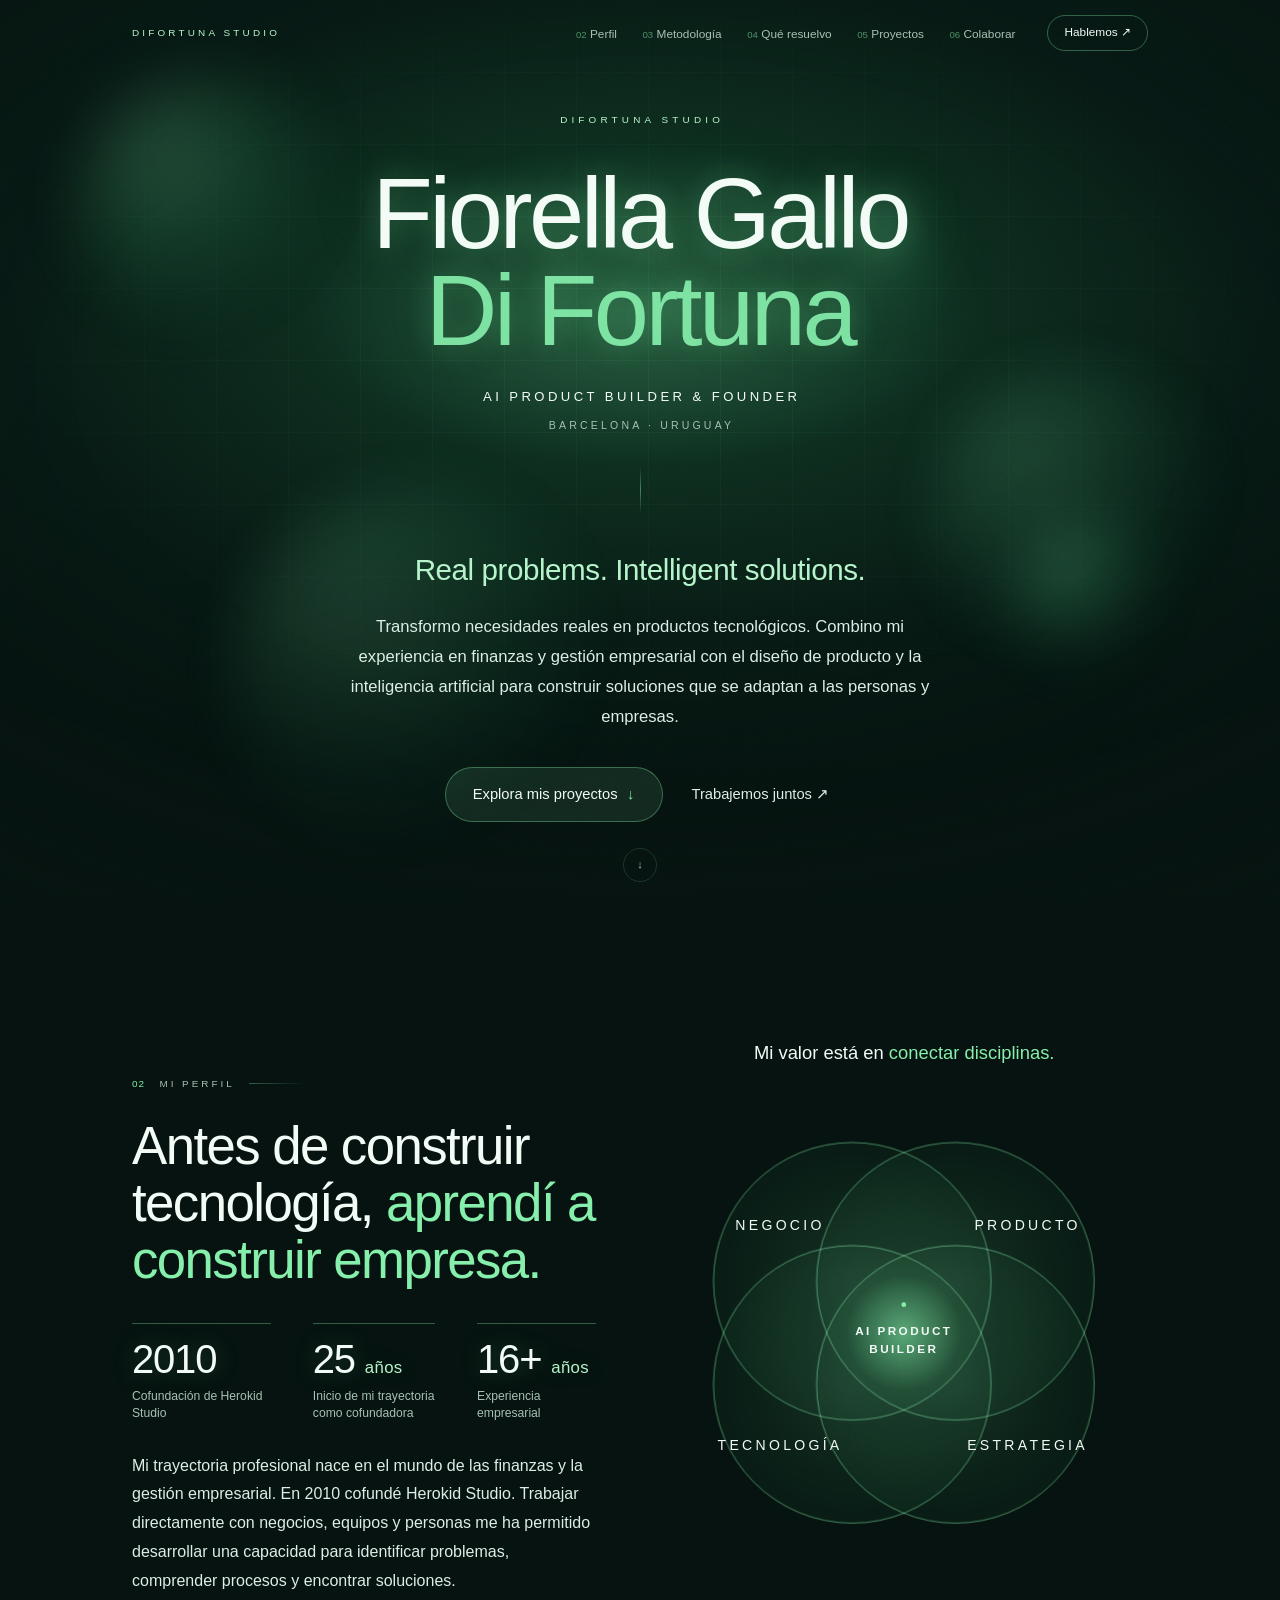
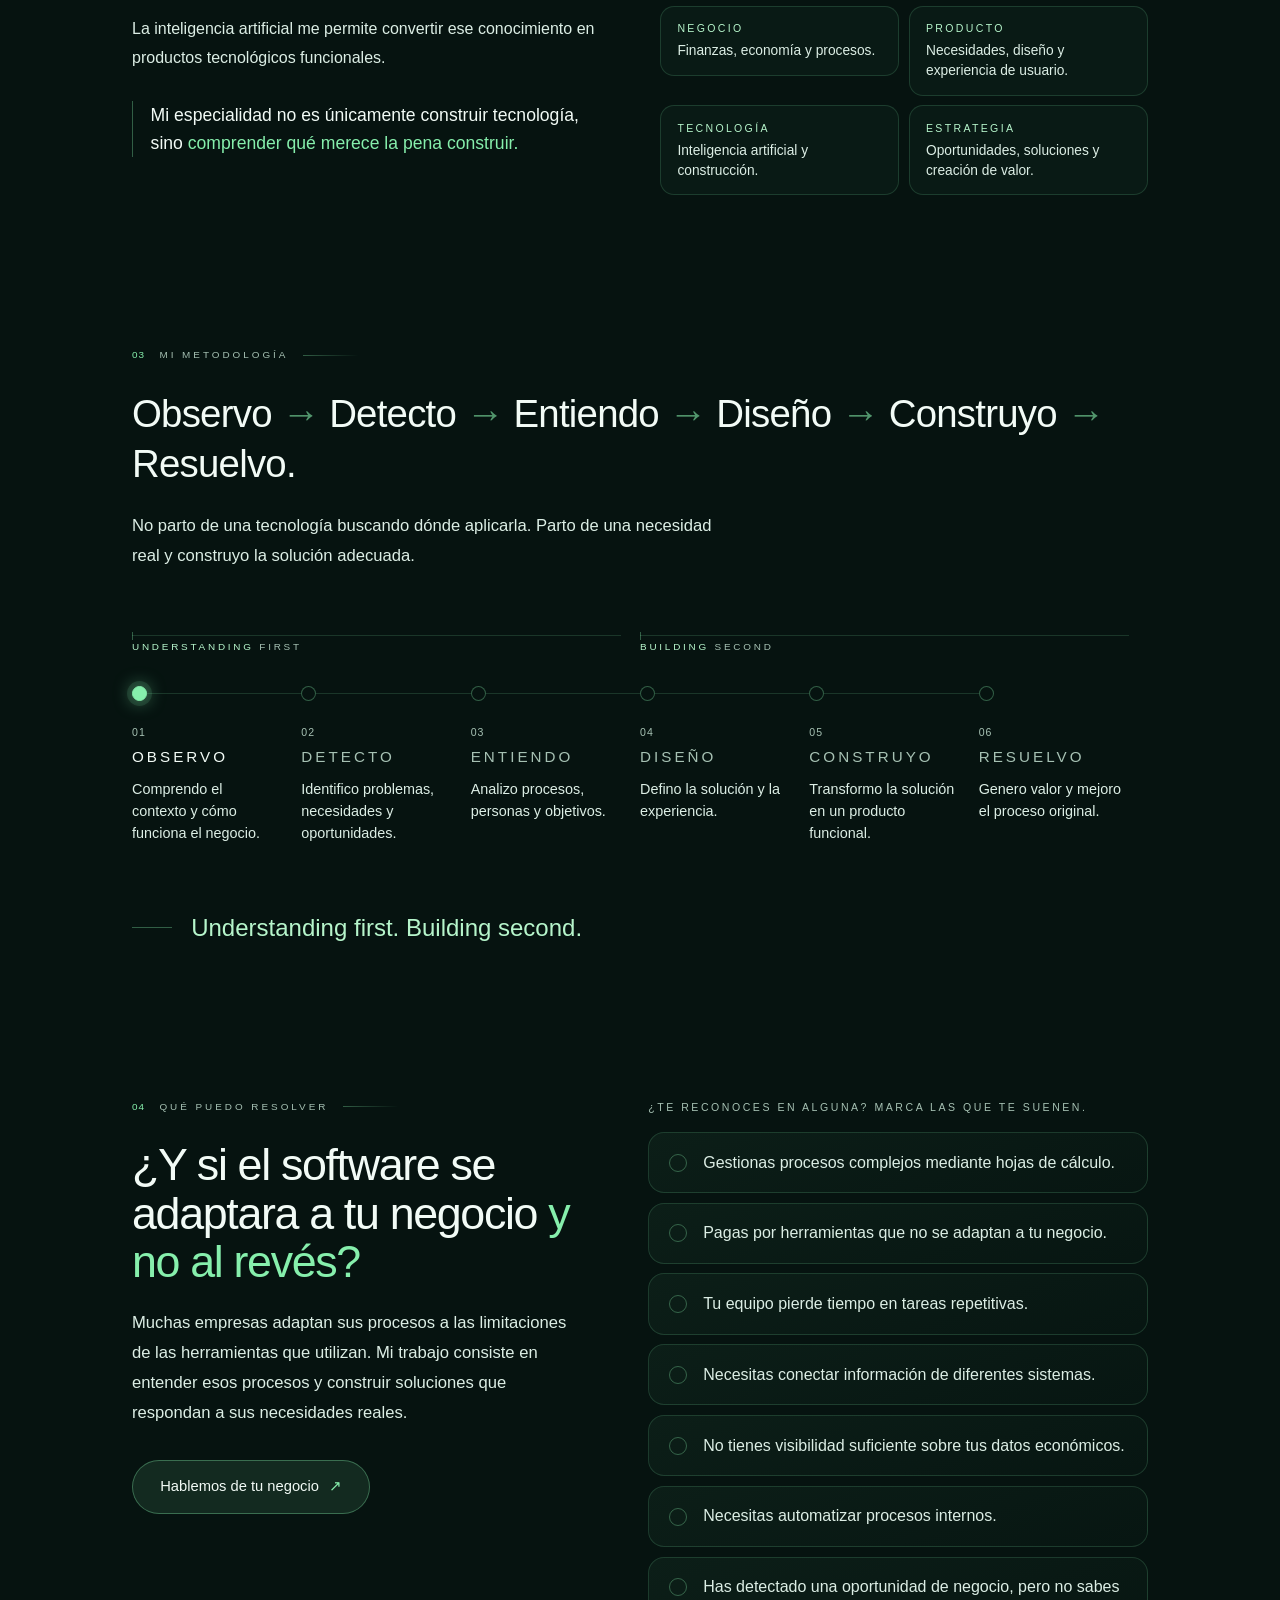
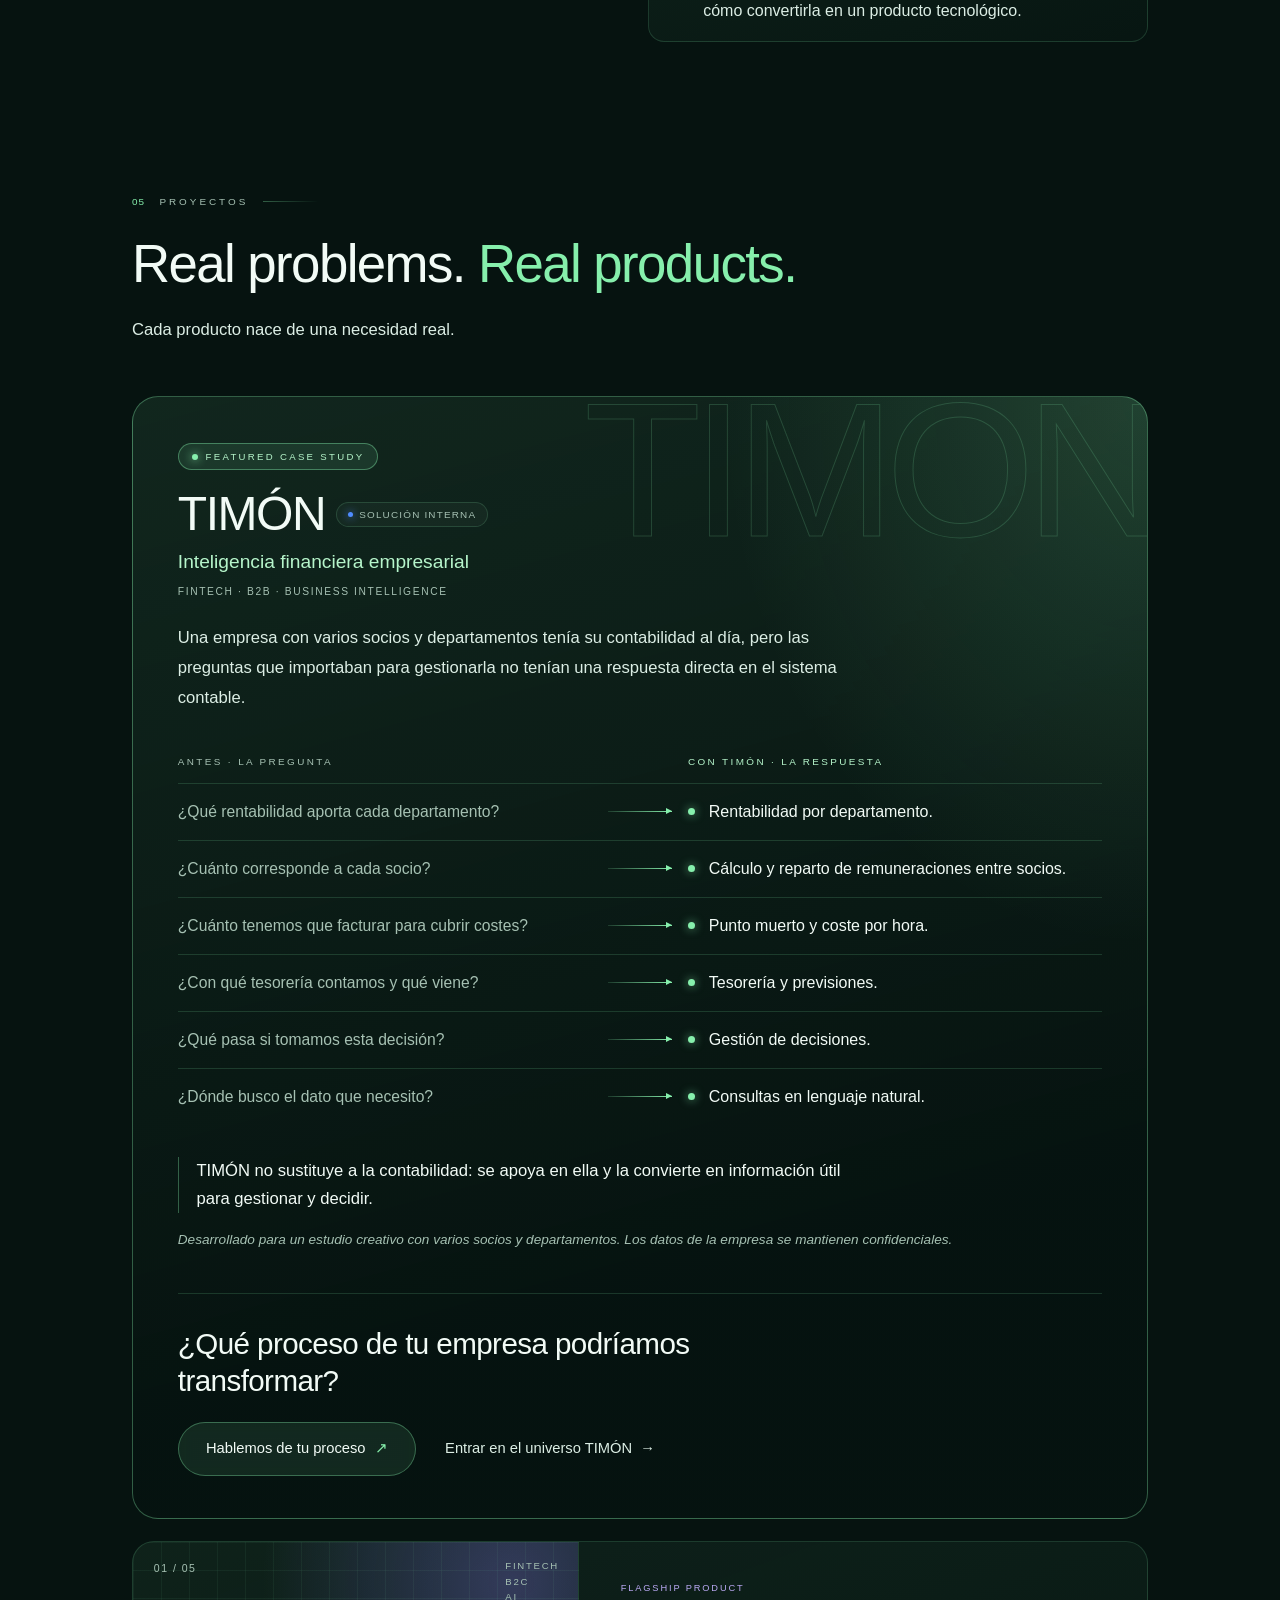
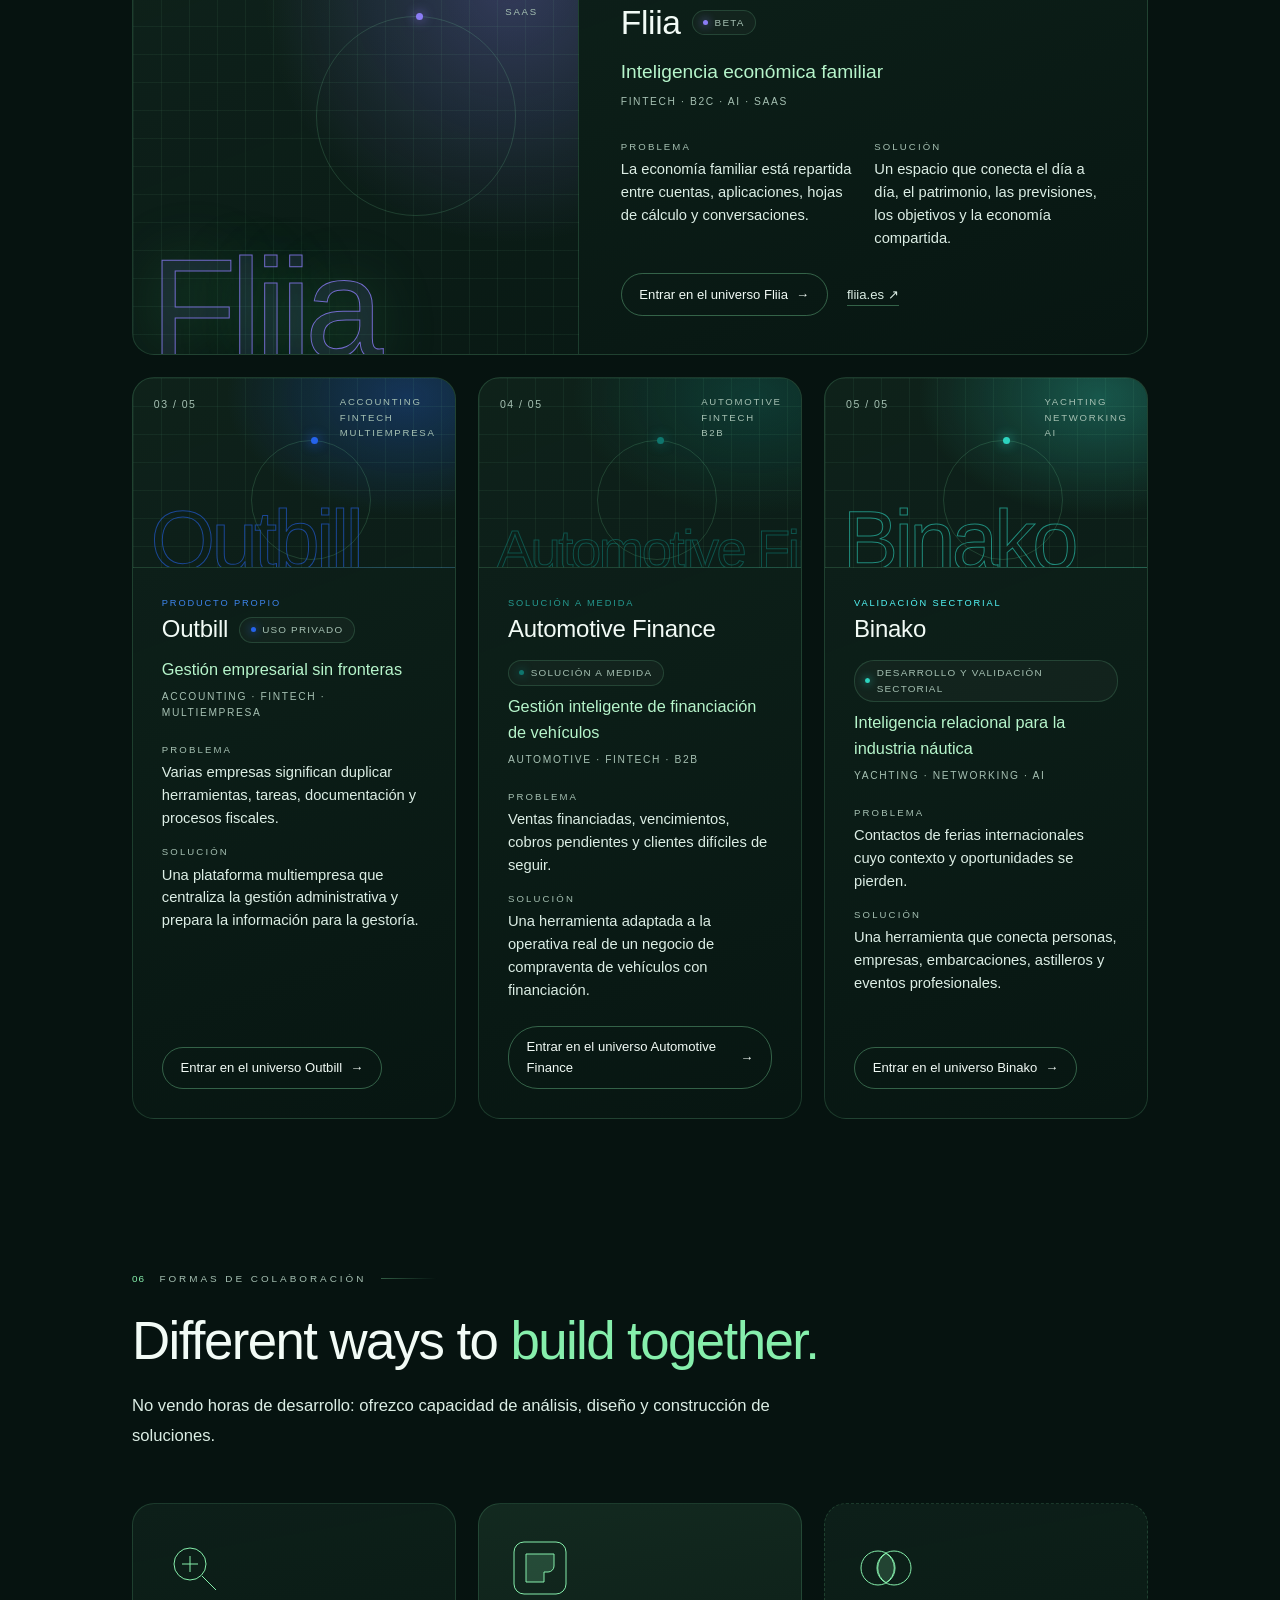
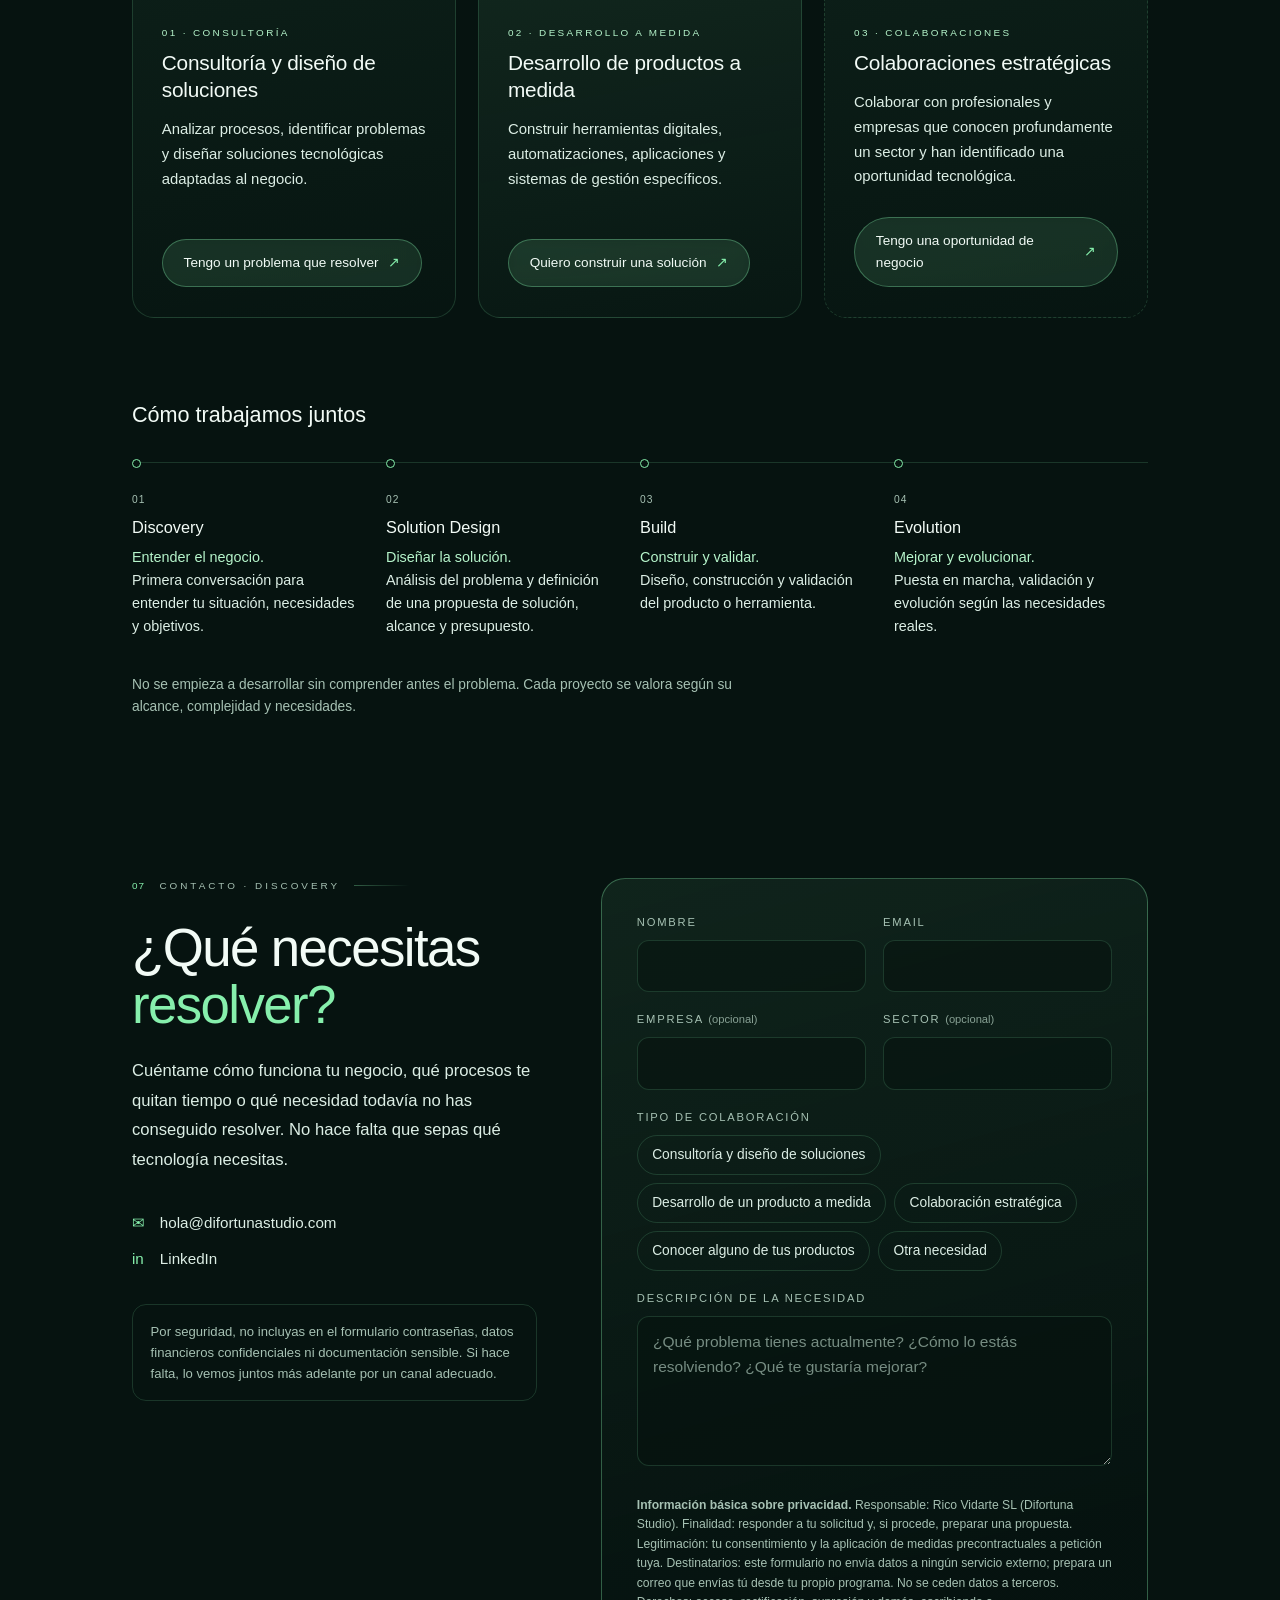
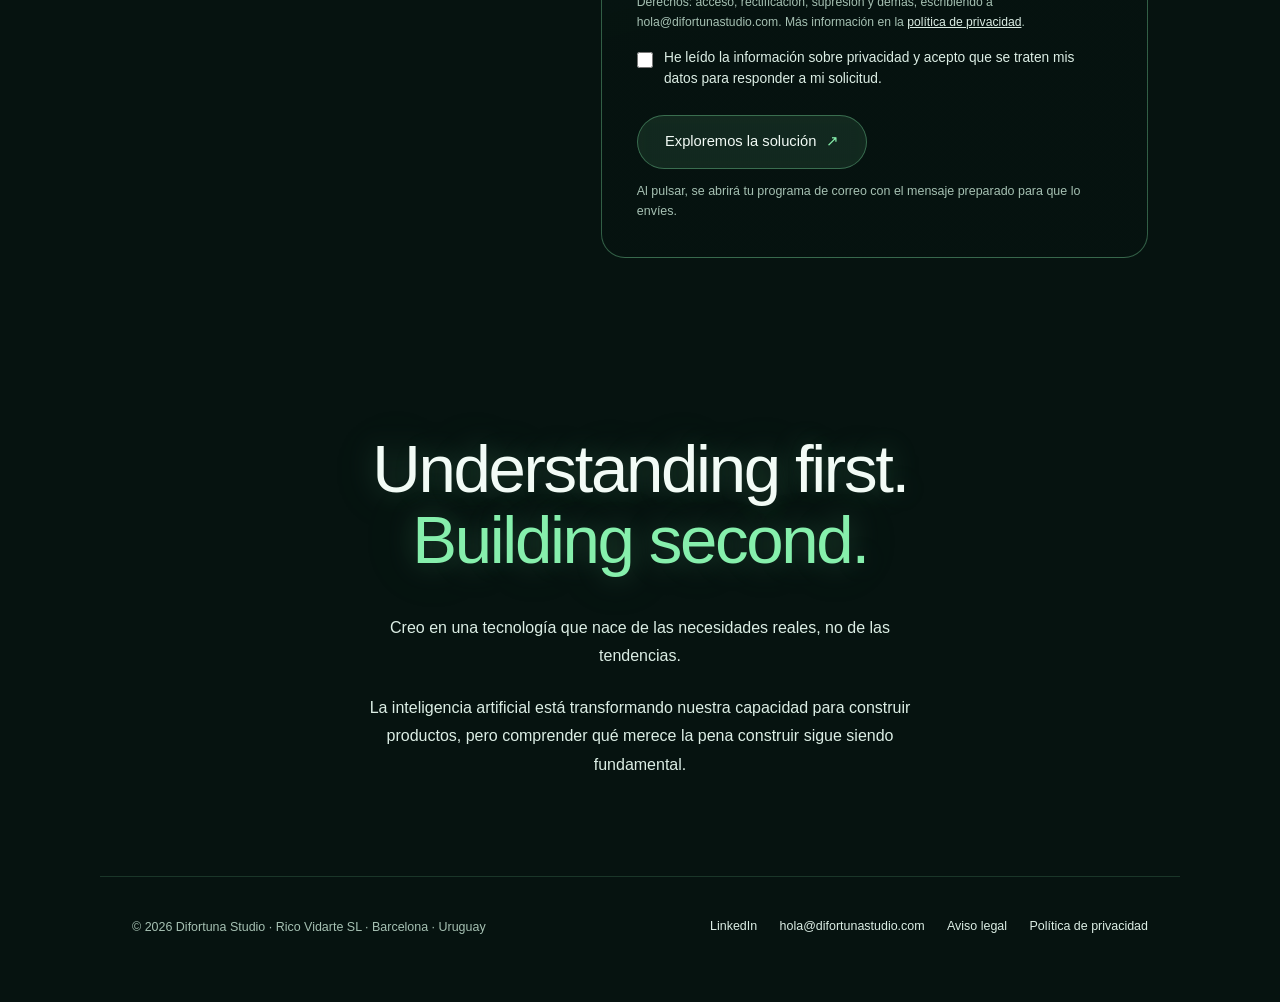
==== index.html @ 0dd83a3a "Universos de producto: cinco páginas inmersivas con demos - Una página por proyecto (Fliia, TIMÓN, O" ====
<!DOCTYPE html>
<html lang="es" class="sin-js">
<head>
    <meta charset="UTF-8" />
    <meta name="viewport" content="width=device-width, initial-scale=1.0" />
    <title>Difortuna Studio | AI Product Builder &amp; Business Solutions</title>
    <link rel="icon" type="image/svg+xml" href="favicon.svg" />
    <link rel="icon" type="image/png" sizes="32x32" href="favicon-32.png" />
    <link rel="apple-touch-icon" href="apple-touch-icon.png" />
    <meta name="theme-color" content="#061310" />

    <meta name="description" content="Diseño y construcción de productos tecnológicos y soluciones empresariales a medida. Finanzas, estrategia, diseño de producto e inteligencia artificial." />
    <link rel="canonical" href="https://difortunastudio.com/" />

    <!-- Cómo se ve el enlace al compartirlo -->
    <meta property="og:type" content="website" />
    <meta property="og:site_name" content="Difortuna Studio" />
    <meta property="og:url" content="https://difortunastudio.com/" />
    <meta property="og:title" content="Difortuna Studio | AI Product Builder & Business Solutions" />
    <meta property="og:description" content="Real problems. Intelligent solutions. Diseño y construcción de productos tecnológicos y soluciones empresariales a medida." />
    <meta property="og:image" content="https://difortunastudio.com/og.png" />
    <meta property="og:image:width" content="1200" />
    <meta property="og:image:height" content="630" />
    <meta property="og:image:alt" content="Fiorella Gallo Di Fortuna · Difortuna Studio" />
    <meta property="og:locale" content="es_ES" />

    <meta name="twitter:card" content="summary_large_image" />
    <meta name="twitter:title" content="Difortuna Studio | AI Product Builder & Business Solutions" />
    <meta name="twitter:description" content="Real problems. Intelligent solutions. Diseño y construcción de productos tecnológicos y soluciones empresariales a medida." />
    <meta name="twitter:image" content="https://difortunastudio.com/og.png" />

    <script type="application/ld+json">
    {
        "@context": "https://schema.org",
        "@type": "ProfessionalService",
        "name": "Difortuna Studio",
        "legalName": "Rico Vidarte SL",
        "url": "https://difortunastudio.com/",
        "image": "https://difortunastudio.com/og.png",
        "email": "hola@difortunastudio.com",
        "description": "Diseño y construcción de productos tecnológicos y soluciones empresariales a medida: automatización de procesos, business intelligence, desarrollo de productos SaaS e inteligencia artificial aplicada a negocios.",
        "areaServed": ["ES", "UY"],
        "address": { "@type": "PostalAddress", "addressLocality": "Barcelona", "addressCountry": "ES" },
        "founder": {
            "@type": "Person",
            "name": "Fiorella Gallo Di Fortuna",
            "jobTitle": "AI Product Builder & Founder",
            "sameAs": ["https://www.linkedin.com/in/fiorellagallodifortuna/"]
        }
    }
    </script>

    <script>document.documentElement.className = 'js';</script>

    <style>
        /* ===== PALETA ===== */
        :root {
            --fondo: #061310;
            --fondo-alto: #0a1f18;
            --verde-luz: #4ade80;
            --verde-brillo: #86efac;      /* decorativo: bordes, puntos, halos */
            --verde-texto: #b6f5cb;       /* el mismo verde, ya legible sobre el fondo */
            --texto: #dceee5;
            --texto-fuerte: #f2fbf6;
            --texto-tenue: #a6c1b3;       /* micro-labels: sube a ~4.5:1 con el resplandor puesto */
            --linea: rgba(134, 239, 172, 0.16);
            --linea-fuerte: rgba(134, 239, 172, 0.34);
            --peligro: #fca5a5;
            --curva: cubic-bezier(0.2, 0.7, 0.3, 1);
            --ancho: 1080px;
        }

        * { margin: 0; padding: 0; box-sizing: border-box; }

        html { scroll-behavior: smooth; scroll-padding-top: 5rem; }

        body {
            font-family: -apple-system, BlinkMacSystemFont, "Segoe UI", Roboto, Helvetica, Arial, sans-serif;
            background: var(--fondo);
            color: var(--texto);
            line-height: 1.6;
            overflow-x: hidden;
            -webkit-font-smoothing: antialiased;
        }

        a { color: inherit; }
        button, input, select, textarea { font: inherit; color: inherit; }

        :focus-visible {
            outline: 2px solid var(--verde-brillo);
            outline-offset: 3px;
            border-radius: 6px;
        }

        .saltar {
            position: absolute;
            left: 1rem;
            top: -4rem;
            z-index: 100;
            padding: 0.6rem 1rem;
            border-radius: 10px;
            background: var(--fondo-alto);
            color: var(--texto-fuerte);
            border: 1px solid var(--linea-fuerte);
            text-decoration: none;
        }
        .saltar:focus { top: 1rem; }

        .solo-lectores {
            position: absolute !important;
            width: 1px; height: 1px;
            overflow: hidden;
            clip: rect(0 0 0 0);
            white-space: nowrap;
        }

        /* ===== PROFUNDIDAD =====
           Tres capas fijas: el resplandor que sale del centro,
           las esferas flotando y el viñeteado que cierra los bordes. */
        .capa { position: fixed; inset: 0; pointer-events: none; }

        .capa-luz {
            z-index: 0;
            background:
                radial-gradient(38% 26% at 50% 34%, rgba(134, 239, 172, 0.19) 0%, rgba(134, 239, 172, 0) 70%),
                radial-gradient(70% 52% at 50% 36%, rgba(74, 222, 128, 0.13) 0%, rgba(74, 222, 128, 0) 72%),
                radial-gradient(120% 90% at 50% 30%, rgba(34, 150, 94, 0.14) 0%, rgba(6, 19, 16, 0) 68%);
        }

        .capa-vineta {
            z-index: 2;
            background: radial-gradient(105% 85% at 50% 42%, rgba(6, 19, 16, 0) 42%, rgba(6, 19, 16, 0.72) 100%);
        }

        .capa-grano {
            z-index: 3;
            opacity: 0.32;
            mix-blend-mode: overlay;
            background-image: url("data:image/svg+xml,%3Csvg xmlns='http://www.w3.org/2000/svg' width='180' height='180'%3E%3Cfilter id='r'%3E%3CfeTurbulence type='fractalNoise' baseFrequency='0.82' numOctaves='3' stitchTiles='stitch'/%3E%3C/filter%3E%3Crect width='100%25' height='100%25' filter='url(%23r)' opacity='0.5'/%3E%3C/svg%3E");
        }

        .capa-rejilla {
            z-index: 1;
            background-image:
                linear-gradient(rgba(134, 239, 172, 0.055) 1px, transparent 1px),
                linear-gradient(90deg, rgba(134, 239, 172, 0.055) 1px, transparent 1px);
            background-size: 72px 72px;
            -webkit-mask-image: radial-gradient(78% 62% at 50% 38%, #000 0%, transparent 78%);
            mask-image: radial-gradient(78% 62% at 50% 38%, #000 0%, transparent 78%);
        }

        .foco {
            position: fixed;
            z-index: 1;
            top: 0; left: 0;
            width: 560px; height: 560px;
            margin: -280px 0 0 -280px;
            border-radius: 50%;
            pointer-events: none;
            background: radial-gradient(circle,
                rgba(134, 239, 172, 0.11) 0%,
                rgba(74, 222, 128, 0.045) 42%,
                rgba(134, 239, 172, 0) 68%);
            filter: blur(26px);
            opacity: 0;
            transition: opacity 0.7s ease;
            will-change: transform;
        }
        .foco.activo { opacity: 1; }

        /* Aparición al entrar en pantalla (solo si hay JavaScript) */
        .js .reveal {
            opacity: 0;
            transform: translateY(24px);
            transition: opacity 1s var(--curva), transform 1s var(--curva);
            transition-delay: var(--d, 0s);
        }
        .js .reveal.visible { opacity: 1; transform: none; }

        /* ===== ESFERAS ===== */
        .esferas { position: fixed; inset: 0; z-index: 1; pointer-events: none; overflow: hidden; }

        .esfera {
            position: absolute;
            border-radius: 50%;
            filter: blur(28px);
            background: radial-gradient(circle at 32% 30%,
                rgba(134, 239, 172, 0.22) 0%,
                rgba(52, 176, 112, 0.10) 45%,
                rgba(6, 19, 16, 0) 72%);
            animation: flotar 22s infinite ease-in-out alternate;
        }
        .esfera:nth-child(1) { width: 260px; height: 260px; top: 8%;  left: 6%;   animation-duration: 24s; }
        .esfera:nth-child(2) { width: 150px; height: 150px; top: 58%; right: 9%;  animation-duration: 19s; animation-delay: 2s; }
        .esfera:nth-child(3) { width: 380px; height: 380px; bottom: 4%; left: 18%; animation-duration: 28s; animation-delay: 4s; opacity: 0.7; }
        .esfera:nth-child(4) { width: 110px; height: 110px; top: 22%; right: 26%; animation-duration: 16s; animation-delay: 1s; }
        .esfera:nth-child(5) { width: 300px; height: 300px; bottom: 26%; right: 4%; animation-duration: 21s; animation-delay: 3s; opacity: 0.75; }

        @keyframes flotar {
            0%   { transform: translate(0, 0) scale(1); }
            25%  { transform: translate(34px, -46px) scale(1.06); }
            50%  { transform: translate(-24px, 34px) scale(0.94); }
            75%  { transform: translate(44px, 22px) scale(1.03); }
            100% { transform: translate(-34px, -34px) scale(0.97); }
        }

        .contenido { position: relative; z-index: 4; }

        /* ===== NAVEGACIÓN ===== */
        .nav {
            position: fixed;
            top: 0; left: 0; right: 0;
            z-index: 50;
            transition: background 0.4s, border-color 0.4s, backdrop-filter 0.4s;
            border-bottom: 1px solid transparent;
        }
        .nav.con-fondo {
            background: rgba(6, 19, 16, 0.72);
            -webkit-backdrop-filter: blur(14px);
            backdrop-filter: blur(14px);
            border-bottom-color: var(--linea);
        }
        .nav-inner {
            max-width: var(--ancho);
            margin: 0 auto;
            padding: 0.95rem 2rem;
            display: flex;
            align-items: center;
            gap: 2rem;
        }
        .nav-marca {
            font-size: 0.62rem;
            text-transform: uppercase;
            letter-spacing: 0.32em;
            color: var(--verde-texto);
            text-decoration: none;
            white-space: nowrap;
            opacity: 0;
            transition: opacity 0.4s;
        }
        .nav.con-fondo .nav-marca { opacity: 1; }
        .nav-inner > nav { margin-left: auto; }
        .nav-enlaces {
            display: flex;
            gap: 1.6rem;
            list-style: none;
        }
        .nav-enlaces a {
            font-size: 0.74rem;
            color: var(--texto-tenue);
            text-decoration: none;
            transition: color 0.25s;
            white-space: nowrap;
        }
        .nav-enlaces a .n {
            font-size: 0.6rem;
            margin-right: 0.35em;
            color: var(--verde-brillo);
            opacity: 0.55;
            font-variant-numeric: tabular-nums;
        }
        .nav-enlaces a:hover,
        .nav-enlaces a.actual { color: var(--texto-fuerte); }
        .nav-enlaces a.actual .n { opacity: 1; }
        .nav-cta {
            font-size: 0.74rem;
            padding: 0.45rem 1rem;
            border-radius: 30px;
            border: 1px solid var(--linea-fuerte);
            text-decoration: none;
            color: var(--texto-fuerte);
            white-space: nowrap;
            transition: background 0.3s, border-color 0.3s;
        }
        .nav-cta:hover { background: rgba(134, 239, 172, 0.12); border-color: rgba(134, 239, 172, 0.5); }
        .nav-menu {
            display: none;
            margin-left: auto;
            background: none;
            border: 1px solid var(--linea);
            border-radius: 30px;
            padding: 0.4rem 0.9rem;
            font-size: 0.74rem;
            color: var(--texto);
            cursor: pointer;
        }

        /* ===== PIEZAS COMUNES DE SECCIÓN ===== */
        .seccion {
            max-width: var(--ancho);
            margin: 0 auto;
            padding: 7.5rem 2rem 2rem;
        }
        .sec-cabecera {
            display: flex;
            align-items: center;
            gap: 0.9rem;
            margin-bottom: 1.6rem;
            font-size: 0.62rem;
            text-transform: uppercase;
            letter-spacing: 0.3em;
            color: var(--texto-tenue);
        }
        .sec-cabecera .num { color: var(--verde-brillo); font-variant-numeric: tabular-nums; letter-spacing: 0.1em; }
        .sec-cabecera::after {
            content: "";
            flex: 0 0 56px;
            height: 1px;
            background: linear-gradient(to right, var(--linea-fuerte), transparent);
        }
        .sec-titulo {
            font-size: clamp(2rem, 4.6vw, 3.3rem);
            font-weight: 300;
            letter-spacing: -0.03em;
            line-height: 1.08;
            color: var(--texto-fuerte);
            max-width: 17em;
        }
        .sec-titulo em { font-style: normal; color: var(--verde-brillo); }
        .sec-intro {
            margin-top: 1.4rem;
            max-width: 36em;
            font-size: 1.04rem;
            line-height: 1.8;
        }

        .boton {
            display: inline-flex;
            align-items: center;
            gap: 0.6rem;
            padding: 0.9rem 1.7rem;
            border-radius: 40px;
            font-size: 0.92rem;
            text-decoration: none;
            color: var(--texto-fuerte);
            background: rgba(134, 239, 172, 0.1);
            border: 1px solid var(--linea-fuerte);
            -webkit-backdrop-filter: blur(6px);
            backdrop-filter: blur(6px);
            cursor: pointer;
            transition: background 0.3s, border-color 0.3s, transform 0.3s, box-shadow 0.3s;
        }
        .boton:hover {
            background: rgba(134, 239, 172, 0.18);
            border-color: rgba(134, 239, 172, 0.55);
            transform: translateY(-2px);
            box-shadow: 0 10px 40px -12px rgba(74, 222, 128, 0.55);
        }
        .boton .flecha { color: var(--verde-brillo); transition: transform 0.3s; }
        .boton:hover .flecha { transform: translate(2px, -2px); }
        .boton-texto {
            display: inline-flex;
            align-items: center;
            gap: 0.5rem;
            padding: 0.9rem 0.4rem;
            font-size: 0.92rem;
            color: var(--texto);
            text-decoration: none;
            border: 0;
            background: none;
            cursor: pointer;
            transition: color 0.25s;
        }
        .boton-texto:hover { color: var(--verde-brillo); }

        /* ===== 01 · HERO ===== */
        .hero {
            min-height: 100vh;
            min-height: 100svh;
            display: flex;
            align-items: center;
            justify-content: center;
            padding: 7rem 2rem 6rem;
            position: relative;
        }
        .hero-inner { max-width: 800px; width: 100%; text-align: center; }
        .marca {
            font-size: 0.62rem;
            text-transform: uppercase;
            letter-spacing: 0.42em;
            text-indent: 0.42em;
            color: var(--verde-texto);
            opacity: 0.9;
            margin-bottom: 2.3rem;
        }
        .hero h1 {
            font-size: clamp(2.9rem, 8.5vw, 6.2rem);
            font-weight: 300;
            letter-spacing: -0.035em;
            line-height: 0.98;
            color: var(--texto-fuerte);
            text-shadow: 0 0 28px rgba(134, 239, 172, 0.30), 0 0 80px rgba(74, 222, 128, 0.18);
        }
        .hero h1 .apellido { display: block; color: var(--verde-brillo); opacity: 0.92; }
        .rol {
            margin-top: 1.7rem;
            font-size: 0.82rem;
            text-transform: uppercase;
            letter-spacing: 0.26em;
            text-indent: 0.26em;
            color: var(--texto-fuerte);
        }
        .subtitulo {
            margin-top: 0.6rem;
            font-size: 0.66rem;
            text-transform: uppercase;
            letter-spacing: 0.3em;
            text-indent: 0.3em;
            color: var(--texto-tenue);
        }
        .separador {
            width: 1px;
            height: 48px;
            margin: 2rem auto;
            background: linear-gradient(to bottom, transparent, rgba(134, 239, 172, 0.45), transparent);
        }
        .claim {
            font-size: clamp(1.35rem, 3vw, 1.85rem);
            font-weight: 300;
            letter-spacing: -0.015em;
            color: var(--verde-texto);
        }
        .desc {
            margin: 1.2rem auto 0;
            font-size: 1.04rem;
            line-height: 1.8;
            max-width: 36em;
        }
        .hero-ctas {
            margin-top: 2.2rem;
            display: flex;
            gap: 0.8rem 1.4rem;
            justify-content: center;
            align-items: center;
            flex-wrap: wrap;
        }
        .bajar {
            position: absolute;
            bottom: 2.2rem;
            left: 50%;
            transform: translateX(-50%);
            width: 34px; height: 34px;
            border: 1px solid var(--linea);
            border-radius: 50%;
            display: flex;
            align-items: center;
            justify-content: center;
            font-size: 0.7rem;
            color: var(--texto-tenue);
            text-decoration: none;
            animation: latir 2.6s infinite ease-in-out;
        }
        @keyframes latir {
            0%, 100% { transform: translate(-50%, 0); opacity: 0.55; }
            50%      { transform: translate(-50%, 7px); opacity: 1; }
        }

        /* ===== 02 · PERFIL ===== */
        .perfil-grid {
            display: grid;
            grid-template-columns: 1fr 1.05fr;
            gap: 4rem;
            align-items: center;
        }
        .perfil-texto p { margin-top: 1.2rem; line-height: 1.8; max-width: 33em; }
        .perfil-texto p:first-of-type { margin-top: 1.8rem; }
        .perfil-texto .remate {
            margin-top: 1.8rem;
            padding-left: 1.1rem;
            border-left: 1px solid var(--linea-fuerte);
            color: var(--texto-fuerte);
            font-size: 1.1rem;
            line-height: 1.6;
        }
        .perfil-texto .remate em { font-style: normal; color: var(--verde-brillo); }

        /* Hitos de trayectoria */
        .hitos {
            margin-top: 2.2rem;
            display: grid;
            grid-template-columns: repeat(3, auto);
            justify-content: start;
            gap: 0 2.6rem;
        }
        .hito {
            display: flex;
            flex-direction: column-reverse;
            justify-content: flex-end;
            padding-top: 0.9rem;
            border-top: 1px solid var(--linea-fuerte);
            max-width: 11.5rem;
        }
        .hito dd {
            font-size: clamp(1.9rem, 3.4vw, 2.5rem);
            font-weight: 300;
            letter-spacing: -0.03em;
            line-height: 1;
            color: var(--texto-fuerte);
            font-variant-numeric: tabular-nums;
            text-shadow: 0 0 24px rgba(134, 239, 172, 0.25);
        }
        .hito dd .unidad { font-size: 0.42em; letter-spacing: 0.02em; color: var(--verde-texto); }
        .hito dt {
            margin-top: 0.55rem;
            font-size: 0.76rem;
            line-height: 1.45;
            color: var(--texto-tenue);
        }

        .venn { position: relative; }
        .venn-titulo {
            margin-bottom: 1.4rem;
            text-align: center;
            font-size: 1.15rem;
            font-weight: 300;
            color: var(--texto-fuerte);
        }
        .venn-titulo em { font-style: normal; color: var(--verde-brillo); }
        .venn svg { display: block; width: 100%; max-width: 500px; margin: 0 auto; overflow: visible; }
        .venn-circulo circle {
            fill: url(#venn-relleno);
            stroke: var(--verde-brillo);
            stroke-width: 1;
            stroke-opacity: 0.55;
            mix-blend-mode: screen;
            stroke-dasharray: 930;
            stroke-dashoffset: 930;
            fill-opacity: 0;
            transition: stroke-dashoffset 1.8s var(--curva), fill-opacity 1.4s ease, stroke-opacity 0.4s, opacity 0.4s;
            cursor: pointer;
        }
        .venn.dibujado .venn-circulo circle { stroke-dashoffset: 0; fill-opacity: 1; }
        .venn.dibujado .venn-circulo:nth-of-type(2) circle { transition-delay: 0.15s, 0.15s, 0s, 0s; }
        .venn.dibujado .venn-circulo:nth-of-type(3) circle { transition-delay: 0.3s, 0.3s, 0s, 0s; }
        .venn.dibujado .venn-circulo:nth-of-type(4) circle { transition-delay: 0.45s, 0.45s, 0s, 0s; }
        .venn-circulo text {
            fill: var(--texto-fuerte);
            font-size: 15px;
            letter-spacing: 3.5px;
            text-anchor: middle;
            pointer-events: none;
            opacity: 0;
            transition: opacity 1s ease 0.9s, fill 0.3s;
        }
        .venn.dibujado .venn-circulo text { opacity: 1; }
        .venn[data-activo] .venn-circulo circle { opacity: 0.35; }
        .venn[data-activo] .venn-circulo text { fill: var(--texto-tenue); }
        .venn[data-activo="negocio"] .venn-circulo[data-d="negocio"] circle,
        .venn[data-activo="producto"] .venn-circulo[data-d="producto"] circle,
        .venn[data-activo="tecnologia"] .venn-circulo[data-d="tecnologia"] circle,
        .venn[data-activo="estrategia"] .venn-circulo[data-d="estrategia"] circle { opacity: 1; stroke-opacity: 1; }
        .venn[data-activo="negocio"] .venn-circulo[data-d="negocio"] text,
        .venn[data-activo="producto"] .venn-circulo[data-d="producto"] text,
        .venn[data-activo="tecnologia"] .venn-circulo[data-d="tecnologia"] text,
        .venn[data-activo="estrategia"] .venn-circulo[data-d="estrategia"] text { fill: var(--verde-brillo); }
        .venn[data-activo="centro"] .venn-circulo circle { opacity: 1; stroke-opacity: 0.9; }
        .venn[data-activo="centro"] .venn-circulo text { fill: var(--texto-fuerte); }

        .venn-centro { opacity: 0; transform-origin: 260px 260px; transform: scale(0.85); transition: opacity 1s ease 1.2s, transform 1.2s var(--curva) 1.2s; cursor: pointer; }
        .venn.dibujado .venn-centro { opacity: 1; transform: none; }
        .venn-centro .halo { fill: url(#venn-halo); animation: respirar 5s ease-in-out infinite; transform-origin: 260px 260px; }
        .venn-centro .punto { fill: var(--verde-brillo); }
        .venn-centro text {
            fill: var(--texto-fuerte);
            font-size: 12.5px;
            font-weight: 600;
            letter-spacing: 2.6px;
            text-anchor: middle;
        }
        @keyframes respirar {
            0%, 100% { transform: scale(1); opacity: 0.85; }
            50%      { transform: scale(1.18); opacity: 1; }
        }

        .venn-leyenda {
            margin-top: 1.8rem;
            display: grid;
            grid-template-columns: 1fr 1fr;
            gap: 0.6rem;
            list-style: none;
        }
        .venn-leyenda button {
            width: 100%;
            text-align: left;
            padding: 0.85rem 1rem;
            border-radius: 14px;
            background: rgba(134, 239, 172, 0.03);
            border: 1px solid var(--linea);
            cursor: pointer;
            transition: background 0.3s, border-color 0.3s;
        }
        .venn-leyenda button:hover,
        .venn-leyenda button.activo { background: rgba(134, 239, 172, 0.09); border-color: var(--linea-fuerte); }
        .venn-leyenda strong {
            display: block;
            font-size: 0.66rem;
            font-weight: 500;
            text-transform: uppercase;
            letter-spacing: 0.22em;
            color: var(--verde-texto);
        }
        .venn-leyenda span { display: block; margin-top: 0.25rem; font-size: 0.86rem; color: var(--texto); line-height: 1.45; }

        /* ===== 03 · METODOLOGÍA ===== */
        .metodo-titulo {
            font-size: clamp(1.5rem, 3.4vw, 2.4rem);
            font-weight: 300;
            letter-spacing: -0.02em;
            line-height: 1.3;
            color: var(--texto-fuerte);
        }
        .metodo-titulo .sep { color: var(--verde-brillo); opacity: 0.6; }

        .metodo {
            --cabecera: 3.2rem;
            position: relative;
            margin-top: 4rem;
            display: grid;
            grid-template-columns: 1fr 1fr;
        }
        .metodo-grupo { position: relative; }
        .metodo-cabecera {
            height: var(--cabecera);
            margin-right: 1.2rem;
            padding-top: 0.2rem;
            border-top: 1px solid var(--linea);
            font-size: 0.62rem;
            text-transform: uppercase;
            letter-spacing: 0.28em;
            color: var(--texto-tenue);
            position: relative;
        }
        .metodo-cabecera::before {
            content: "";
            position: absolute;
            left: 0; top: -4px;
            width: 1px; height: 8px;
            background: var(--linea-fuerte);
        }
        .metodo-cabecera em { font-style: normal; color: var(--verde-texto); }
        .metodo ol { list-style: none; display: grid; grid-template-columns: repeat(3, 1fr); }

        /* El hilo que une las seis etapas */
        .metodo-linea {
            position: absolute;
            left: 7px;
            right: calc(100% / 6 - 7px);
            top: calc(var(--cabecera) + 7px);
            height: 1px;
            background: var(--linea);
            pointer-events: none;
        }
        .metodo-relleno {
            position: absolute;
            inset: 0;
            background: linear-gradient(to right, rgba(134, 239, 172, 0.35), var(--verde-brillo));
            box-shadow: 0 0 12px rgba(134, 239, 172, 0.6);
            transform-origin: left center;
            transform: scaleX(var(--progreso, 0));
        }

        .paso { position: relative; padding: 0 1.4rem 0 0; }
        .paso-punto {
            position: relative;
            z-index: 1;
            display: block;
            width: 15px; height: 15px;
            border-radius: 50%;
            background: var(--fondo);
            border: 1px solid var(--linea-fuerte);
            transition: background 0.5s, border-color 0.5s, box-shadow 0.5s;
        }
        .paso.activo .paso-punto {
            background: var(--verde-brillo);
            border-color: var(--verde-brillo);
            box-shadow: 0 0 0 5px rgba(134, 239, 172, 0.12), 0 0 18px rgba(134, 239, 172, 0.7);
        }
        .paso-final.activo .paso-punto { animation: pulso 2.4s ease-out infinite; }
        @keyframes pulso {
            0%   { box-shadow: 0 0 0 0 rgba(134, 239, 172, 0.45), 0 0 18px rgba(134, 239, 172, 0.7); }
            100% { box-shadow: 0 0 0 16px rgba(134, 239, 172, 0), 0 0 18px rgba(134, 239, 172, 0.7); }
        }
        .paso-num {
            display: block;
            margin-top: 1.4rem;
            font-size: 0.66rem;
            color: var(--texto-tenue);
            font-variant-numeric: tabular-nums;
            letter-spacing: 0.1em;
        }
        .paso h3 {
            margin-top: 0.3rem;
            font-size: 0.95rem;
            font-weight: 500;
            letter-spacing: 0.2em;
            text-transform: uppercase;
            color: var(--texto-tenue);
            transition: color 0.5s;
        }
        .paso.activo h3 { color: var(--texto-fuerte); }
        .paso p { margin-top: 0.5rem; font-size: 0.9rem; line-height: 1.55; color: var(--texto); }

        .metodo-cierre {
            margin-top: 4rem;
            display: flex;
            align-items: center;
            gap: 1.2rem;
            font-size: clamp(1.15rem, 2.4vw, 1.5rem);
            font-weight: 300;
            color: var(--verde-texto);
        }
        .metodo-cierre::before { content: ""; width: 40px; height: 1px; background: var(--linea-fuerte); }

        /* ===== 04 · QUÉ PUEDO RESOLVER ===== */
        .resolver-grid {
            display: grid;
            grid-template-columns: 0.95fr 1.05fr;
            gap: 4rem;
            align-items: start;
        }
        .resolver-texto { position: sticky; top: 7rem; }
        .resolver-texto .sec-titulo { font-size: clamp(1.9rem, 3.8vw, 2.8rem); }
        .resolver-texto .boton { margin-top: 2rem; }
        .resolver-contador { margin-top: 1rem; font-size: 0.82rem; color: var(--texto-tenue); min-height: 1.4em; }

        .situaciones-pregunta {
            font-size: 0.66rem;
            text-transform: uppercase;
            letter-spacing: 0.24em;
            color: var(--texto-tenue);
            margin-bottom: 1rem;
        }
        .situaciones { list-style: none; display: grid; gap: 0.6rem; }
        .situacion {
            width: 100%;
            display: flex;
            align-items: flex-start;
            gap: 1rem;
            text-align: left;
            padding: 1.1rem 1.25rem;
            border-radius: 16px;
            background: linear-gradient(160deg, rgba(134, 239, 172, 0.05), rgba(134, 239, 172, 0.015));
            border: 1px solid var(--linea);
            cursor: pointer;
            font-size: 1rem;
            line-height: 1.5;
            color: var(--texto);
            transition: background 0.3s, border-color 0.3s, color 0.3s, transform 0.3s var(--curva);
        }
        .situacion:hover { border-color: var(--linea-fuerte); transform: translateX(4px); }
        .situacion .marca-check {
            flex: 0 0 auto;
            margin-top: 0.2rem;
            width: 18px; height: 18px;
            border-radius: 50%;
            border: 1px solid var(--linea-fuerte);
            display: grid;
            place-items: center;
            transition: background 0.3s, border-color 0.3s, box-shadow 0.3s;
        }
        .situacion .marca-check svg { width: 10px; height: 10px; opacity: 0; transition: opacity 0.2s; }
        .situacion[aria-pressed="true"] {
            color: var(--texto-fuerte);
            background: linear-gradient(160deg, rgba(134, 239, 172, 0.13), rgba(134, 239, 172, 0.04));
            border-color: rgba(134, 239, 172, 0.45);
        }
        .situacion[aria-pressed="true"] .marca-check {
            background: var(--verde-brillo);
            border-color: var(--verde-brillo);
            box-shadow: 0 0 14px rgba(134, 239, 172, 0.55);
        }
        .situacion[aria-pressed="true"] .marca-check svg { opacity: 1; }

        /* ===== 05 · PROYECTOS ===== */
        .proyectos-grid {
            margin-top: 1.4rem;
            display: grid;
            grid-template-columns: repeat(6, 1fr);
            gap: 1.4rem;
        }
        .proyectos-grid > .proyecto { grid-column: span 2; }
        .proyectos-grid > .proyecto.destacado { grid-column: 1 / -1; }

        /* ===== CASO DE ESTUDIO DESTACADO ===== */
        .caso {
            position: relative;
            margin-top: 3.2rem;
            padding: 2.8rem 2.8rem 2.6rem;
            border-radius: 26px;
            border: 1px solid var(--linea-fuerte);
            background:
                radial-gradient(60% 70% at 100% 0%, rgba(134, 239, 172, 0.16), transparent 70%),
                linear-gradient(165deg, rgba(134, 239, 172, 0.09), rgba(6, 19, 16, 0.55) 75%);
            overflow: hidden;
        }
        .caso-fondo {
            position: absolute;
            top: -0.12em; right: -0.04em;
            font-size: clamp(6rem, 15vw, 12rem);
            font-weight: 300;
            letter-spacing: -0.05em;
            line-height: 1;
            color: transparent;
            -webkit-text-stroke: 1px rgba(134, 239, 172, 0.18);
            pointer-events: none;
            user-select: none;
        }
        .caso > *:not(.caso-fondo) { position: relative; }
        .caso-etiqueta {
            display: inline-flex;
            align-items: center;
            gap: 0.5rem;
            padding: 0.3rem 0.8rem;
            border-radius: 30px;
            border: 1px solid rgba(134, 239, 172, 0.4);
            background: rgba(134, 239, 172, 0.1);
            font-size: 0.6rem;
            text-transform: uppercase;
            letter-spacing: 0.24em;
            color: var(--verde-texto);
        }
        .caso-etiqueta::before {
            content: "";
            width: 6px; height: 6px;
            border-radius: 50%;
            background: var(--verde-brillo);
            box-shadow: 0 0 10px var(--verde-brillo);
        }
        .caso .proyecto-top { margin-top: 1.2rem; }
        .caso-nombre { font-size: clamp(2.2rem, 4.4vw, 3rem); font-weight: 300; letter-spacing: -0.03em; color: var(--texto-fuerte); line-height: 1.05; }
        .caso .proyecto-claim { font-size: 1.2rem; }
        .caso-intro { margin-top: 1.4rem; max-width: 40em; font-size: 1.04rem; line-height: 1.8; }

        .caso-capturas { margin-top: 2.2rem; display: grid; grid-template-columns: repeat(auto-fit, minmax(260px, 1fr)); gap: 1.2rem; }
        .caso-capturas figure { border-radius: 16px; overflow: hidden; border: 1px solid var(--linea); background: rgba(6, 19, 16, 0.6); }
        .caso-capturas img { display: block; width: 100%; height: auto; }
        .caso-capturas figcaption { padding: 0.7rem 1rem; font-size: 0.7rem; text-transform: uppercase; letter-spacing: 0.18em; color: var(--texto-tenue); border-top: 1px solid var(--linea); }

        .caso-tabla { margin-top: 2.6rem; }
        .caso-encabezados, .caso-par {
            display: grid;
            grid-template-columns: 1fr 64px 1fr;
            align-items: center;
            column-gap: 1rem;
        }
        .caso-encabezados {
            padding-bottom: 0.8rem;
            font-size: 0.62rem;
            text-transform: uppercase;
            letter-spacing: 0.24em;
            color: var(--texto-tenue);
        }
        .caso-encabezados span:last-child { grid-column: 3; color: var(--verde-texto); }
        .caso-pares { list-style: none; }
        .caso-par { padding: 1rem 0; border-top: 1px solid var(--linea); }
        .caso-par .et { display: none; }
        .caso-par .antes { color: var(--texto-tenue); font-size: 0.98rem; line-height: 1.5; }
        .caso-par .despues {
            position: relative;
            padding-left: 1.3rem;
            color: var(--texto-fuerte);
            font-size: 1rem;
            line-height: 1.5;
        }
        .caso-par .despues::before {
            content: "";
            position: absolute;
            left: 0; top: 0.5em;
            width: 7px; height: 7px;
            border-radius: 50%;
            background: var(--verde-brillo);
            box-shadow: 0 0 10px rgba(134, 239, 172, 0.7);
        }
        .caso-par .paso-flecha {
            position: relative;
            height: 1px;
            background: linear-gradient(to right, var(--linea), var(--verde-brillo));
            transform-origin: left center;
            transform: scaleX(0);
            transition: transform 0.9s var(--curva) calc(var(--d, 0s) + 0.25s);
        }
        .caso-par .paso-flecha::after {
            content: "";
            position: absolute;
            right: 0; top: -3px;
            border-left: 6px solid var(--verde-brillo);
            border-top: 3.5px solid transparent;
            border-bottom: 3.5px solid transparent;
        }
        .caso-par.visible .paso-flecha, html:not(.js) .caso-par .paso-flecha { transform: none; }

        .caso-cierre {
            margin-top: 2rem;
            padding-left: 1.1rem;
            border-left: 1px solid var(--linea-fuerte);
            max-width: 42em;
            font-size: 1.04rem;
            line-height: 1.7;
            color: var(--texto-fuerte);
        }
        .caso .origen { margin-top: 1rem; font-size: 0.85rem; color: var(--texto-tenue); font-style: italic; }
        .caso-cta {
            margin-top: 2.6rem;
            padding-top: 2rem;
            border-top: 1px solid var(--linea);
            display: flex;
            align-items: center;
            justify-content: space-between;
            gap: 1.4rem 2rem;
            flex-wrap: wrap;
        }
        .caso-pregunta { font-size: clamp(1.35rem, 2.8vw, 1.85rem); font-weight: 300; letter-spacing: -0.02em; color: var(--texto-fuerte); max-width: 18em; line-height: 1.25; }
        .caso-acciones { display: flex; align-items: center; gap: 0.6rem 1.4rem; flex-wrap: wrap; }
        .proyecto {
            position: relative;
            display: flex;
            flex-direction: column;
            border-radius: 22px;
            background: linear-gradient(160deg, rgba(134, 239, 172, 0.07) 0%, rgba(134, 239, 172, 0.015) 100%);
            border: 1px solid var(--linea);
            overflow: hidden;
            transition: transform 0.45s var(--curva), border-color 0.45s, box-shadow 0.45s;
        }
        .proyecto::after {
            content: "";
            position: absolute;
            inset: -1px;
            border-radius: inherit;
            background: radial-gradient(70% 90% at 50% 0%, rgba(134, 239, 172, 0.14) 0%, transparent 70%);
            opacity: 0;
            transition: opacity 0.45s;
            pointer-events: none;
        }
        .proyecto:hover {
            transform: translateY(-5px);
            border-color: var(--linea-fuerte);
            box-shadow: 0 22px 50px -22px rgba(74, 222, 128, 0.42);
        }
        .proyecto:hover::after { opacity: 1; }
        .proyecto.destacado { grid-column: 1 / -1; flex-direction: row; }

        /* Cada tarjeta lleva el acento de su universo */
        .proyecto, .caso { --acento: var(--verde-brillo); }
        .proyecto .estado::before, .caso .estado::before { background: var(--acento); box-shadow: 0 0 8px var(--acento); }
        .proyecto .insignia { color: var(--acento); filter: brightness(1.35) saturate(.85); }
        .proyecto:hover { border-color: color-mix(in srgb, var(--acento) 55%, transparent); }

        /* Cortina de transición hacia los universos */
        .cortina {
            position: fixed;
            inset: 0;
            z-index: 300;
            pointer-events: none;
            background: var(--cortina, #061310);
            clip-path: circle(0% at var(--cx, 50%) var(--cy, 50%));
        }
        .cortina.cubre { clip-path: circle(150% at var(--cx, 50%) var(--cy, 50%)); }
        .cortina.anima { transition: clip-path 0.6s cubic-bezier(0.7, 0, 0.3, 1); }

        /* Composición tipográfica (o captura real cuando la haya) */
        .proyecto-visual {
            position: relative;
            min-height: 190px;
            overflow: hidden;
            border-bottom: 1px solid var(--linea);
            background:
                linear-gradient(rgba(134, 239, 172, 0.06) 1px, transparent 1px) 0 0 / 28px 28px,
                linear-gradient(90deg, rgba(134, 239, 172, 0.06) 1px, transparent 1px) 0 0 / 28px 28px,
                radial-gradient(80% 90% at 85% 10%, color-mix(in srgb, var(--acento) 30%, transparent), transparent 70%);
        }
        .destacado .proyecto-visual { flex: 0 0 44%; min-height: 380px; border-bottom: 0; border-right: 1px solid var(--linea); }
        .proyecto-visual img { width: 100%; height: 100%; object-fit: cover; display: block; position: absolute; inset: 0; }
        .visual-num {
            position: absolute;
            top: 1.1rem; left: 1.3rem;
            font-size: 0.66rem;
            letter-spacing: 0.14em;
            color: var(--texto-tenue);
            font-variant-numeric: tabular-nums;
        }
        .visual-nombre {
            position: absolute;
            left: 1.1rem;
            bottom: -0.18em;
            font-size: clamp(3.2rem, 7vw, 5.2rem);
            font-weight: 300;
            letter-spacing: -0.045em;
            line-height: 1;
            white-space: nowrap;
            color: transparent;
            -webkit-text-stroke: 1px color-mix(in srgb, var(--acento) 60%, transparent);
            transition: -webkit-text-stroke-color 0.45s, transform 0.8s var(--curva);
        }
        .destacado .visual-nombre {
            font-size: clamp(5rem, 11vw, 9rem);
            color: color-mix(in srgb, var(--acento) 10%, transparent);
            -webkit-text-stroke-color: color-mix(in srgb, var(--acento) 80%, transparent);
            text-shadow: 0 0 60px rgba(74, 222, 128, 0.25);
        }
        .visual-nombre.largo { font-size: clamp(2.4rem, 4.6vw, 3.4rem); }
        .proyecto:hover .visual-nombre { -webkit-text-stroke-color: var(--acento); transform: translateX(6px); }
        .visual-sectores {
            position: absolute;
            top: 1rem; right: 1.2rem;
            display: flex;
            flex-direction: column;
            align-items: flex-end;
            gap: 0.15rem;
            font-size: 0.6rem;
            letter-spacing: 0.18em;
            text-transform: uppercase;
            color: var(--texto-tenue);
        }
        .visual-orbita {
            position: absolute;
            right: 26%; top: 62px;
            width: 120px; height: 120px;
            border-radius: 50%;
            border: 1px solid var(--linea);
        }
        .visual-orbita::after {
            content: "";
            position: absolute;
            top: -4px; left: 50%;
            width: 7px; height: 7px;
            border-radius: 50%;
            background: var(--acento);
            box-shadow: 0 0 12px var(--acento);
        }
        .destacado .visual-orbita { width: 200px; height: 200px; right: 14%; top: 18%; animation: girar 40s linear infinite; }
        @keyframes girar { to { transform: rotate(360deg); } }

        .proyecto-cuerpo { padding: 1.7rem 1.8rem 1.8rem; display: flex; flex-direction: column; flex: 1; }
        .destacado .proyecto-cuerpo { padding: 2.4rem 2.6rem; }
        .proyecto-top { display: flex; align-items: center; gap: 0.7rem; flex-wrap: wrap; }
        .proyecto-nombre { font-size: 1.5rem; font-weight: 400; color: var(--texto-fuerte); letter-spacing: -0.01em; }
        .destacado .proyecto-nombre { font-size: 2.1rem; }
        .insignia {
            font-size: 0.58rem;
            text-transform: uppercase;
            letter-spacing: 0.2em;
            color: var(--verde-texto);
        }
        .estado {
            display: inline-flex;
            align-items: center;
            gap: 0.4rem;
            font-size: 0.62rem;
            text-transform: uppercase;
            letter-spacing: 0.12em;
            padding: 0.25rem 0.65rem;
            border-radius: 20px;
            border: 1px solid var(--linea);
            color: var(--texto-tenue);
            background: rgba(255, 255, 255, 0.03);
        }
        .estado::before {
            content: "";
            width: 5px; height: 5px;
            border-radius: 50%;
            background: var(--verde-brillo);
            box-shadow: 0 0 8px var(--verde-brillo);
        }
        .proyecto-claim { margin-top: 0.45rem; font-size: 1.02rem; color: var(--verde-texto); }
        .destacado .proyecto-claim { font-size: 1.2rem; }
        .proyecto-tags {
            margin-top: 0.4rem;
            font-size: 0.64rem;
            text-transform: uppercase;
            letter-spacing: 0.16em;
            color: var(--texto-tenue);
        }
        .proyecto-ps { margin-top: 1.3rem; display: grid; gap: 0.9rem; }
        .destacado .proyecto-ps { grid-template-columns: 1fr 1fr; gap: 1.4rem; margin-top: 1.8rem; }
        .proyecto-ps dt {
            font-size: 0.6rem;
            text-transform: uppercase;
            letter-spacing: 0.22em;
            color: var(--texto-tenue);
        }
        .proyecto-ps dd { margin-top: 0.25rem; font-size: 0.92rem; line-height: 1.55; }
        .proyecto-acciones { margin-top: auto; padding-top: 1.5rem; display: flex; gap: 1.2rem; align-items: center; flex-wrap: wrap; }
        .abrir-ficha {
            display: inline-flex;
            align-items: center;
            gap: 0.5rem;
            padding: 0.6rem 1.1rem;
            border-radius: 30px;
            border: 1px solid var(--linea-fuerte);
            background: none;
            font-size: 0.82rem;
            color: var(--texto-fuerte);
            cursor: pointer;
            transition: background 0.3s, border-color 0.3s;
        }
        a.abrir-ficha { text-decoration: none; position: static; }
        .abrir-ficha:hover { background: rgba(134, 239, 172, 0.12); border-color: rgba(134, 239, 172, 0.55); }
        /* Toda la tarjeta abre la ficha */
        .abrir-ficha::before { content: ""; position: absolute; inset: 0; z-index: 0; }
        .enlace-externo {
            position: relative;
            z-index: 2;
            font-size: 0.82rem;
            color: var(--texto);
            text-decoration: none;
            border-bottom: 1px solid var(--linea-fuerte);
        }
        .enlace-externo:hover { color: var(--verde-brillo); border-bottom-color: var(--verde-brillo); }

        /* ===== 06 · COLABORACIÓN ===== */
        .modos {
            margin-top: 3.2rem;
            display: grid;
            grid-template-columns: repeat(3, 1fr);
            gap: 1.4rem;
        }
        .modo {
            position: relative;
            display: flex;
            flex-direction: column;
            padding: 2rem 1.8rem 1.9rem;
            border-radius: 22px;
            border: 1px solid var(--linea);
            background: linear-gradient(170deg, rgba(134, 239, 172, 0.06), rgba(134, 239, 172, 0.01));
            transition: border-color 0.4s, transform 0.4s var(--curva);
        }
        .modo:hover { border-color: var(--linea-fuerte); transform: translateY(-4px); }
        .modo:nth-child(2) { background: linear-gradient(170deg, rgba(134, 239, 172, 0.1), rgba(134, 239, 172, 0.02)); }
        .modo:nth-child(3) { border-style: dashed; }
        .modo-glifo { width: 64px; height: 64px; margin-bottom: 1.6rem; }
        .modo-glifo * { fill: none; stroke: var(--verde-brillo); stroke-width: 1; }
        .modo-glifo .lleno { fill: rgba(134, 239, 172, 0.18); }
        .modo-codigo {
            font-size: 0.62rem;
            text-transform: uppercase;
            letter-spacing: 0.24em;
            color: var(--verde-texto);
        }
        .modo h3 { margin-top: 0.5rem; font-size: 1.3rem; font-weight: 400; color: var(--texto-fuerte); letter-spacing: -0.01em; line-height: 1.3; }
        .modo p { margin-top: 0.9rem; font-size: 0.93rem; line-height: 1.65; }
        .modo .boton { margin-top: auto; align-self: flex-start; font-size: 0.85rem; padding: 0.75rem 1.3rem; }
        .modo p:last-of-type { margin-bottom: 1.8rem; }
        .sr-sub { margin-top: 1.4rem; max-width: 40em; font-size: 1.04rem; font-weight: 400; line-height: 1.8; color: var(--texto); }

        .proceso { margin-top: 5rem; }
        .proceso-titulo { font-size: 1.35rem; font-weight: 300; color: var(--texto-fuerte); }
        .proceso ol {
            margin-top: 1.8rem;
            list-style: none;
            display: grid;
            grid-template-columns: repeat(4, 1fr);
            border-top: 1px solid var(--linea);
        }
        .proceso li { position: relative; padding: 1.4rem 1.4rem 0 0; }
        .proceso li::before {
            content: "";
            position: absolute;
            top: -4px; left: 0;
            width: 7px; height: 7px;
            border-radius: 50%;
            background: var(--fondo);
            border: 1px solid var(--verde-brillo);
        }
        .proceso .n { font-size: 0.64rem; color: var(--texto-tenue); letter-spacing: 0.1em; }
        .proceso h4 { margin-top: 0.2rem; font-size: 1.02rem; font-weight: 500; color: var(--texto-fuerte); }
        .proceso p { margin-top: 0.4rem; font-size: 0.9rem; line-height: 1.6; }
        .proceso p strong { display: block; font-weight: 500; color: var(--verde-texto); }
        .proceso .proceso-nota { margin-top: 2.2rem; font-size: 0.86rem; color: var(--texto-tenue); max-width: 46em; }

        /* ===== 07 · CONTACTO ===== */
        .contacto-grid {
            margin-top: 0.5rem;
            display: grid;
            grid-template-columns: 0.85fr 1.15fr;
            gap: 4rem;
            align-items: start;
        }
        .contacto-directo { margin-top: 2.2rem; display: grid; gap: 0.7rem; }
        .contacto-directo a {
            display: inline-flex;
            gap: 0.6rem;
            align-items: center;
            text-decoration: none;
            color: var(--texto);
            font-size: 0.95rem;
            width: fit-content;
            border-bottom: 1px solid transparent;
            transition: color 0.25s, border-color 0.25s;
        }
        .contacto-directo a:hover { color: var(--verde-brillo); border-bottom-color: var(--verde-brillo); }
        .contacto-directo .i { color: var(--verde-brillo); width: 1.2em; }
        .aviso-sensible {
            margin-top: 2rem;
            padding: 1rem 1.1rem;
            border-radius: 14px;
            border: 1px solid var(--linea);
            font-size: 0.82rem;
            line-height: 1.6;
            color: var(--texto-tenue);
        }

        .formulario {
            padding: 2.2rem;
            border-radius: 24px;
            border: 1px solid var(--linea-fuerte);
            background: linear-gradient(165deg, rgba(134, 239, 172, 0.08), rgba(6, 19, 16, 0.6) 70%);
            -webkit-backdrop-filter: blur(8px);
            backdrop-filter: blur(8px);
        }
        .fila { display: grid; grid-template-columns: 1fr 1fr; gap: 1.1rem; }
        .campo { margin-top: 1.2rem; }
        .fila .campo { margin-top: 0; }
        .fila + .fila, .fila + .campo, .campo + .fila { margin-top: 1.2rem; }
        .campo label, .campo legend {
            display: block;
            font-size: 0.7rem;
            text-transform: uppercase;
            letter-spacing: 0.16em;
            color: var(--texto-tenue);
            margin-bottom: 0.5rem;
        }
        .campo .opcional { text-transform: none; letter-spacing: 0; opacity: 0.8; }
        .campo input[type="text"],
        .campo input[type="email"],
        .campo textarea {
            width: 100%;
            padding: 0.8rem 0.95rem;
            border-radius: 12px;
            border: 1px solid var(--linea);
            background: rgba(6, 19, 16, 0.55);
            color: var(--texto-fuerte);
            font-size: 0.97rem;
            transition: border-color 0.25s, box-shadow 0.25s;
        }
        .campo textarea { min-height: 150px; resize: vertical; line-height: 1.6; }
        .campo input::placeholder, .campo textarea::placeholder { color: rgba(166, 193, 179, 0.7); }
        .campo input:focus, .campo textarea:focus {
            outline: none;
            border-color: rgba(134, 239, 172, 0.6);
            box-shadow: 0 0 0 3px rgba(134, 239, 172, 0.12);
        }
        .campo [aria-invalid="true"] { border-color: rgba(252, 165, 165, 0.7) !important; }
        .error-campo { display: block; margin-top: 0.4rem; font-size: 0.8rem; color: var(--peligro); min-height: 0; }
        .error-campo:empty { display: none; }

        fieldset.campo { border: 0; }
        .chips { display: flex; flex-wrap: wrap; gap: 0.5rem; }
        .campo label.chip {
            display: inline-block;
            margin: 0;
            text-transform: none;
            letter-spacing: 0;
            font-size: inherit;
            color: var(--texto);
        }
        .chip input { position: absolute; opacity: 0; pointer-events: none; }
        .chip span {
            display: inline-block;
            padding: 0.5rem 0.9rem;
            border-radius: 30px;
            border: 1px solid var(--linea);
            font-size: 0.86rem;
            cursor: pointer;
            transition: background 0.25s, border-color 0.25s, color 0.25s;
        }
        .chip span:hover { border-color: var(--linea-fuerte); }
        .chip input:checked + span {
            background: rgba(134, 239, 172, 0.16);
            border-color: rgba(134, 239, 172, 0.6);
            color: var(--texto-fuerte);
        }
        .chip input:focus-visible + span { outline: 2px solid var(--verde-brillo); outline-offset: 2px; }

        .trampa { position: absolute; left: -9999px; width: 1px; height: 1px; overflow: hidden; }

        .privacidad-basica {
            margin-top: 1.4rem;
            font-size: 0.76rem;
            line-height: 1.6;
            color: var(--texto-tenue);
        }
        .privacidad-basica a { color: var(--texto); }
        .acepto { margin-top: 1rem; display: flex; gap: 0.7rem; align-items: flex-start; font-size: 0.86rem; line-height: 1.5; cursor: pointer; }
        .acepto input { margin-top: 0.25rem; accent-color: var(--verde-luz); width: 16px; height: 16px; flex: 0 0 auto; }
        .enviar-fila { margin-top: 1.6rem; display: flex; align-items: center; gap: 1rem; flex-wrap: wrap; }
        .enviar-fila .boton[disabled] { opacity: 0.6; cursor: progress; transform: none; box-shadow: none; }
        .estado-envio { font-size: 0.88rem; }
        .nota-envio { margin-top: 0.8rem; font-size: 0.78rem; color: var(--texto-tenue); }
        .estado-envio.error { color: var(--peligro); }
        .estado-envio a { color: inherit; }

        .confirmacion { text-align: center; padding: 2.5rem 1rem; }
        .confirmacion .ok {
            width: 64px; height: 64px;
            margin: 0 auto 1.4rem;
            border-radius: 50%;
            display: grid;
            place-items: center;
            border: 1px solid var(--verde-brillo);
            box-shadow: 0 0 0 8px rgba(134, 239, 172, 0.08), 0 0 30px rgba(134, 239, 172, 0.45);
            color: var(--verde-brillo);
            font-size: 1.4rem;
        }
        .confirmacion h3 { font-size: 1.6rem; font-weight: 300; color: var(--texto-fuerte); }
        .confirmacion p { margin-top: 0.8rem; max-width: 28em; margin-left: auto; margin-right: auto; }

        /* ===== CIERRE ===== */
        .cierre { padding: 9rem 2rem 6rem; text-align: center; max-width: 820px; margin: 0 auto; }
        .cierre h2 {
            font-size: clamp(2.2rem, 6vw, 4.2rem);
            font-weight: 300;
            letter-spacing: -0.035em;
            line-height: 1.05;
            color: var(--texto-fuerte);
            text-shadow: 0 0 28px rgba(134, 239, 172, 0.25), 0 0 80px rgba(74, 222, 128, 0.15);
        }
        .cierre h2 span { display: block; color: var(--verde-brillo); }
        .cierre p { margin: 1.4rem auto 0; max-width: 34em; line-height: 1.8; }
        .cierre p:first-of-type { margin-top: 2.4rem; }

        /* ===== FOOTER ===== */
        .footer {
            max-width: var(--ancho);
            margin: 0 auto;
            padding: 2.5rem 2rem 4rem;
            border-top: 1px solid var(--linea);
            display: flex;
            justify-content: space-between;
            align-items: center;
            flex-wrap: wrap;
            gap: 0.8rem 1.5rem;
            font-size: 0.78rem;
            color: var(--texto-tenue);
        }
        .footer a {
            color: var(--texto);
            text-decoration: none;
            border-bottom: 1px solid transparent;
            transition: border-color 0.25s, color 0.25s;
        }
        .footer a:hover { color: var(--verde-brillo); border-bottom-color: var(--verde-brillo); }
        .footer-links { display: flex; gap: 0.6rem 1.4rem; align-items: center; flex-wrap: wrap; }

        /* ===== RESPONSIVE ===== */
        @media (max-width: 980px) {
            .nav-enlaces, .nav-cta { display: none; }
            .nav-menu { display: inline-block; }
            .nav-marca { opacity: 1; }
            .nav.abierto { background: rgba(6, 19, 16, 0.96); border-bottom-color: var(--linea); }
            .nav.abierto .nav-inner { flex-wrap: wrap; }
            .nav.abierto .nav-inner > nav { order: 3; width: 100%; margin-left: 0; }
            .nav.abierto .nav-enlaces {
                display: grid;
                margin: 0.4rem 0 0.6rem;
                gap: 0;
            }
            .nav.abierto .nav-enlaces a { display: block; padding: 0.8rem 0; font-size: 0.95rem; border-top: 1px solid var(--linea); }
            .nav.abierto .nav-cta { display: inline-block; order: 4; margin-bottom: 0.8rem; }

            .perfil-grid, .resolver-grid, .contacto-grid { grid-template-columns: 1fr; gap: 3rem; }
            .resolver-texto { position: static; }
            .modos { grid-template-columns: 1fr; }
            .proyectos-grid > .proyecto { grid-column: 1 / -1; }
            .proceso ol { grid-template-columns: 1fr 1fr; row-gap: 1.8rem; border-top: 0; }
            .proceso li { border-top: 1px solid var(--linea); }

            /* Metodología en vertical */
            .metodo { grid-template-columns: 1fr; margin-top: 3rem; }
            .metodo ol { grid-template-columns: 1fr; gap: 2rem; padding-bottom: 2.2rem; }
            .metodo-cabecera { margin-right: 0; margin-left: 2.6rem; height: auto; padding-bottom: 1.6rem; }
            .metodo-linea {
                left: 7px; right: auto;
                top: 7px; bottom: 7px;
                width: 1px; height: auto;
            }
            .metodo-relleno {
                background: linear-gradient(to bottom, rgba(134, 239, 172, 0.35), var(--verde-brillo));
                transform-origin: center top;
                transform: scaleY(var(--progreso, 0));
            }
            .paso { padding: 0 0 0 2.6rem; }
            .paso-punto { position: absolute; left: 0; top: 0.1rem; }
            .paso-num { margin-top: 0; }
        }

        @media (max-width: 820px) {
            .seccion { padding-top: 5.5rem; }
            .hero { padding: 6rem 1.5rem 5.5rem; }
            .marca { margin-bottom: 1.8rem; letter-spacing: 0.3em; text-indent: 0.3em; }
            .esfera:nth-child(3), .esfera:nth-child(5) { display: none; }
            .proyecto.destacado { flex-direction: column; }
            .caso { padding: 2rem 1.4rem 1.8rem; }
            .caso-encabezados { display: none; }
            .caso-par { grid-template-columns: 1fr; row-gap: 0.55rem; }
            .caso-par .et {
                display: block;
                font-size: 0.58rem;
                text-transform: uppercase;
                letter-spacing: 0.22em;
                color: var(--texto-tenue);
                margin-bottom: 0.15rem;
            }
            .caso-par .despues .et { color: var(--verde-texto); }
            .caso-par .paso-flecha { width: 48px; }
            .destacado .proyecto-visual { min-height: 230px; border-right: 0; border-bottom: 1px solid var(--linea); }
            .destacado .proyecto-ps { grid-template-columns: 1fr; }
            .destacado .proyecto-cuerpo { padding: 1.8rem; }
            .destacado .visual-orbita { width: 140px; height: 140px; }
        }

        @media (max-width: 560px) {
            .seccion { padding-left: 1.3rem; padding-right: 1.3rem; }
            .nav-inner { padding: 0.85rem 1.3rem; }
            .desc { font-size: 1rem; }
            .hero-ctas { flex-direction: column; }
            .venn-leyenda { grid-template-columns: 1fr; }
            .hitos { grid-template-columns: repeat(3, 1fr); gap: 0 1rem; }
            .hito dt { font-size: 0.7rem; }
            .fila { grid-template-columns: 1fr; }
            .formulario { padding: 1.5rem 1.2rem; }
            .proceso ol { grid-template-columns: 1fr; }
            .ficha-inner { padding: 1.8rem 1.4rem 2.6rem; }
            .footer { flex-direction: column; text-align: center; }
            .footer-links { justify-content: center; }
            .esfera:nth-child(2), .esfera:nth-child(4) { display: none; }
        }

        @media (prefers-reduced-motion: reduce) {
            .esfera, .bajar, .venn-centro .halo, .destacado .visual-orbita, .paso-final.activo .paso-punto { animation: none; }
            html { scroll-behavior: auto; }
            .foco { display: none; }
            .js .reveal { opacity: 1; transform: none; transition: none; }
            .venn-circulo circle, .venn-circulo text, .venn-centro { transition: none; }
            .cortina { display: none; }
        }
    </style>
</head>
<body>

    <a href="#principal" class="saltar">Saltar al contenido</a>

    <div class="capa capa-luz"></div>
    <div class="esferas" aria-hidden="true">
        <div class="esfera"></div>
        <div class="esfera"></div>
        <div class="esfera"></div>
        <div class="esfera"></div>
        <div class="esfera"></div>
    </div>
    <div class="capa capa-rejilla"></div>
    <div class="foco"></div>
    <div class="capa capa-vineta"></div>
    <div class="capa capa-grano"></div>

    <!-- ===== NAVEGACIÓN ===== -->
    <header class="nav" id="nav">
        <div class="nav-inner">
            <a href="#inicio" class="nav-marca">Difortuna Studio</a>
            <button class="nav-menu" type="button" aria-expanded="false" aria-controls="nav-enlaces">Menú</button>
            <nav aria-label="Secciones">
                <ul class="nav-enlaces" id="nav-enlaces">
                    <li><a href="#perfil"><span class="n">02</span>Perfil</a></li>
                    <li><a href="#metodologia"><span class="n">03</span>Metodología</a></li>
                    <li><a href="#resolver"><span class="n">04</span>Qué resuelvo</a></li>
                    <li><a href="#proyectos"><span class="n">05</span>Proyectos</a></li>
                    <li><a href="#colaborar"><span class="n">06</span>Colaborar</a></li>
                </ul>
            </nav>
            <a href="#contacto" class="nav-cta" data-evento="cta-nav-contacto">Hablemos ↗</a>
        </div>
    </header>

    <main class="contenido" id="principal">

        <!-- ===== 01 · HERO ===== -->
        <section class="hero" id="inicio">
            <div class="hero-inner">
                <div class="marca reveal" style="--d: 0.05s">Difortuna Studio</div>

                <h1 class="reveal" style="--d: 0.18s">
                    Fiorella Gallo
                    <span class="apellido">Di Fortuna</span>
                </h1>

                <p class="rol reveal" style="--d: 0.32s">AI Product Builder &amp; Founder</p>
                <p class="subtitulo reveal" style="--d: 0.4s">Barcelona · Uruguay</p>

                <div class="separador reveal" style="--d: 0.5s"></div>

                <p class="claim reveal" style="--d: 0.58s" lang="en">Real problems. Intelligent solutions.</p>

                <p class="desc reveal" style="--d: 0.68s">
                    Transformo necesidades reales en productos tecnológicos. Combino mi experiencia en finanzas y gestión empresarial con el diseño de producto y la inteligencia artificial para construir soluciones que se adaptan a las personas y empresas.
                </p>

                <div class="hero-ctas reveal" style="--d: 0.8s">
                    <a href="#proyectos" class="boton" data-evento="cta-hero-proyectos">Explora mis proyectos <span class="flecha">↓</span></a>
                    <a href="#contacto" class="boton-texto" data-evento="cta-hero-contacto">Trabajemos juntos ↗</a>
                </div>
            </div>

            <a href="#perfil" class="bajar" aria-label="Ir a mi perfil">↓</a>
        </section>

        <!-- ===== 02 · PERFIL ===== -->
        <section class="seccion" id="perfil" aria-labelledby="perfil-titulo">
            <div class="perfil-grid">
                <div class="perfil-texto">
                    <div class="sec-cabecera reveal"><span class="num">02</span>Mi perfil</div>
                    <h2 class="sec-titulo reveal" id="perfil-titulo">Antes de construir tecnología, <em>aprendí a construir empresa.</em></h2>

                    <dl class="hitos reveal" id="hitos">
                        <div class="hito">
                            <dt>Cofundación de Herokid Studio</dt>
                            <dd><time datetime="2010-07-07">2010</time></dd>
                        </div>
                        <div class="hito">
                            <dt>Inicio de mi trayectoria como cofundadora</dt>
                            <dd>25 <span class="unidad">años</span></dd>
                        </div>
                        <div class="hito">
                            <dt>Experiencia empresarial</dt>
                            <dd><span data-anios-trayectoria>16</span>+ <span class="unidad">años</span></dd>
                        </div>
                    </dl>

                    <p class="reveal">Mi trayectoria profesional nace en el mundo de las finanzas y la gestión empresarial. En 2010 cofundé Herokid Studio. Trabajar directamente con negocios, equipos y personas me ha permitido desarrollar una capacidad para identificar problemas, comprender procesos y encontrar soluciones.</p>
                    <p class="reveal">La inteligencia artificial me permite convertir ese conocimiento en productos tecnológicos funcionales.</p>
                    <p class="remate reveal">Mi especialidad no es únicamente construir tecnología, sino <em>comprender qué merece la pena construir.</em></p>
                </div>

                <div class="venn reveal" id="venn">
                    <h3 class="venn-titulo">Mi valor está en <em>conectar disciplinas.</em></h3>
                    <svg viewBox="0 0 520 520" role="img" aria-labelledby="venn-t venn-d">
                        <title id="venn-t">Cuatro disciplinas que se cruzan</title>
                        <desc id="venn-d">Negocio, Producto, Tecnología y Estrategia se superponen. En su intersección: AI Product Builder.</desc>
                        <defs>
                            <radialGradient id="venn-relleno" cx="50%" cy="50%" r="50%">
                                <stop offset="0%" stop-color="#86efac" stop-opacity="0.13" />
                                <stop offset="100%" stop-color="#4ade80" stop-opacity="0.05" />
                            </radialGradient>
                            <radialGradient id="venn-halo" cx="50%" cy="50%" r="50%">
                                <stop offset="0%" stop-color="#86efac" stop-opacity="0.55" />
                                <stop offset="100%" stop-color="#86efac" stop-opacity="0" />
                            </radialGradient>
                        </defs>
                        <g class="venn-circulo" data-d="negocio"><circle cx="205" cy="205" r="148" /><text x="128" y="150">NEGOCIO</text></g>
                        <g class="venn-circulo" data-d="producto"><circle cx="315" cy="205" r="148" /><text x="392" y="150">PRODUCTO</text></g>
                        <g class="venn-circulo" data-d="tecnologia"><circle cx="205" cy="315" r="148" /><text x="128" y="385">TECNOLOGÍA</text></g>
                        <g class="venn-circulo" data-d="estrategia"><circle cx="315" cy="315" r="148" /><text x="392" y="385">ESTRATEGIA</text></g>
                        <g class="venn-centro" data-d="centro">
                            <circle class="halo" cx="260" cy="260" r="62" />
                            <circle class="punto" cx="260" cy="230" r="2.5" />
                            <text x="260" y="262">AI PRODUCT</text>
                            <text x="260" y="281">BUILDER</text>
                        </g>
                    </svg>

                    <ul class="venn-leyenda">
                        <li><button type="button" data-d="negocio"><strong>Negocio</strong><span>Finanzas, economía y procesos.</span></button></li>
                        <li><button type="button" data-d="producto"><strong>Producto</strong><span>Necesidades, diseño y experiencia de usuario.</span></button></li>
                        <li><button type="button" data-d="tecnologia"><strong>Tecnología</strong><span>Inteligencia artificial y construcción.</span></button></li>
                        <li><button type="button" data-d="estrategia"><strong>Estrategia</strong><span>Oportunidades, soluciones y creación de valor.</span></button></li>
                    </ul>
                </div>
            </div>
        </section>

        <!-- ===== 03 · METODOLOGÍA ===== -->
        <section class="seccion" id="metodologia" aria-labelledby="metodo-titulo">
            <div class="sec-cabecera reveal"><span class="num">03</span>Mi metodología</div>
            <h2 class="metodo-titulo reveal" id="metodo-titulo">
                Observo <span class="sep">→</span> Detecto <span class="sep">→</span> Entiendo <span class="sep">→</span> Diseño <span class="sep">→</span> Construyo <span class="sep">→</span> Resuelvo.
            </h2>
            <p class="sec-intro reveal">No parto de una tecnología buscando dónde aplicarla. Parto de una necesidad real y construyo la solución adecuada.</p>

            <div class="metodo" id="metodo">
                <div class="metodo-linea" aria-hidden="true"><div class="metodo-relleno"></div></div>

                <div class="metodo-grupo">
                    <div class="metodo-cabecera" lang="en"><em>Understanding</em> first</div>
                    <ol>
                        <li class="paso"><span class="paso-punto"></span><span class="paso-num">01</span><h3>Observo</h3><p>Comprendo el contexto y cómo funciona el negocio.</p></li>
                        <li class="paso"><span class="paso-punto"></span><span class="paso-num">02</span><h3>Detecto</h3><p>Identifico problemas, necesidades y oportunidades.</p></li>
                        <li class="paso"><span class="paso-punto"></span><span class="paso-num">03</span><h3>Entiendo</h3><p>Analizo procesos, personas y objetivos.</p></li>
                    </ol>
                </div>

                <div class="metodo-grupo">
                    <div class="metodo-cabecera" lang="en"><em>Building</em> second</div>
                    <ol start="4">
                        <li class="paso"><span class="paso-punto"></span><span class="paso-num">04</span><h3>Diseño</h3><p>Defino la solución y la experiencia.</p></li>
                        <li class="paso"><span class="paso-punto"></span><span class="paso-num">05</span><h3>Construyo</h3><p>Transformo la solución en un producto funcional.</p></li>
                        <li class="paso paso-final"><span class="paso-punto"></span><span class="paso-num">06</span><h3>Resuelvo</h3><p>Genero valor y mejoro el proceso original.</p></li>
                    </ol>
                </div>
            </div>

            <p class="metodo-cierre reveal" lang="en">Understanding first. Building second.</p>
        </section>

        <!-- ===== 04 · QUÉ PUEDO RESOLVER ===== -->
        <section class="seccion" id="resolver" aria-labelledby="resolver-titulo">
            <div class="resolver-grid">
                <div class="resolver-texto">
                    <div class="sec-cabecera reveal"><span class="num">04</span>Qué puedo resolver</div>
                    <h2 class="sec-titulo reveal" id="resolver-titulo">¿Y si el software se adaptara a tu negocio <em>y no al revés?</em></h2>
                    <p class="sec-intro reveal">Muchas empresas adaptan sus procesos a las limitaciones de las herramientas que utilizan. Mi trabajo consiste en entender esos procesos y construir soluciones que respondan a sus necesidades reales.</p>
                    <a href="#contacto" class="boton reveal" id="cta-resolver" data-evento="cta-resolver">Hablemos de tu negocio <span class="flecha">↗</span></a>
                    <p class="resolver-contador" id="resolver-contador" aria-live="polite"></p>
                </div>

                <div>
                    <p class="situaciones-pregunta reveal">¿Te reconoces en alguna? Marca las que te suenen.</p>
                    <ul class="situaciones">
                        <li class="reveal"><button type="button" class="situacion" aria-pressed="false"><span class="marca-check"><svg viewBox="0 0 10 10" aria-hidden="true"><path d="M1.5 5.2 4 7.5 8.5 2.5" fill="none" stroke="#061310" stroke-width="1.6"/></svg></span><span class="t">Gestionas procesos complejos mediante hojas de cálculo.</span></button></li>
                        <li class="reveal" style="--d: 0.05s"><button type="button" class="situacion" aria-pressed="false"><span class="marca-check"><svg viewBox="0 0 10 10" aria-hidden="true"><path d="M1.5 5.2 4 7.5 8.5 2.5" fill="none" stroke="#061310" stroke-width="1.6"/></svg></span><span class="t">Pagas por herramientas que no se adaptan a tu negocio.</span></button></li>
                        <li class="reveal" style="--d: 0.1s"><button type="button" class="situacion" aria-pressed="false"><span class="marca-check"><svg viewBox="0 0 10 10" aria-hidden="true"><path d="M1.5 5.2 4 7.5 8.5 2.5" fill="none" stroke="#061310" stroke-width="1.6"/></svg></span><span class="t">Tu equipo pierde tiempo en tareas repetitivas.</span></button></li>
                        <li class="reveal" style="--d: 0.15s"><button type="button" class="situacion" aria-pressed="false"><span class="marca-check"><svg viewBox="0 0 10 10" aria-hidden="true"><path d="M1.5 5.2 4 7.5 8.5 2.5" fill="none" stroke="#061310" stroke-width="1.6"/></svg></span><span class="t">Necesitas conectar información de diferentes sistemas.</span></button></li>
                        <li class="reveal" style="--d: 0.2s"><button type="button" class="situacion" aria-pressed="false"><span class="marca-check"><svg viewBox="0 0 10 10" aria-hidden="true"><path d="M1.5 5.2 4 7.5 8.5 2.5" fill="none" stroke="#061310" stroke-width="1.6"/></svg></span><span class="t">No tienes visibilidad suficiente sobre tus datos económicos.</span></button></li>
                        <li class="reveal" style="--d: 0.25s"><button type="button" class="situacion" aria-pressed="false"><span class="marca-check"><svg viewBox="0 0 10 10" aria-hidden="true"><path d="M1.5 5.2 4 7.5 8.5 2.5" fill="none" stroke="#061310" stroke-width="1.6"/></svg></span><span class="t">Necesitas automatizar procesos internos.</span></button></li>
                        <li class="reveal" style="--d: 0.3s"><button type="button" class="situacion" aria-pressed="false"><span class="marca-check"><svg viewBox="0 0 10 10" aria-hidden="true"><path d="M1.5 5.2 4 7.5 8.5 2.5" fill="none" stroke="#061310" stroke-width="1.6"/></svg></span><span class="t">Has detectado una oportunidad de negocio, pero no sabes cómo convertirla en un producto tecnológico.</span></button></li>
                    </ul>
                </div>
            </div>
        </section>

        <!-- ===== 05 · PROYECTOS ===== -->
        <section class="seccion" id="proyectos" aria-labelledby="proyectos-titulo">
            <div class="sec-cabecera reveal"><span class="num">05</span>Proyectos</div>
            <h2 class="sec-titulo reveal" id="proyectos-titulo" lang="en">Real problems. <em>Real products.</em></h2>
            <p class="sec-intro reveal">Cada producto nace de una necesidad real.</p>

            <!-- El caso de estudio y las tarjetas se generan desde proyectos.js -->
            <div id="caso-destacado"></div>
            <div class="proyectos-grid" id="proyectos-grid">
                <noscript>
                    <p>Fliia · TIMÓN · Outbill · Pierlink · Automotive Finance. Activa JavaScript para ver las fichas de cada proyecto.</p>
                </noscript>
            </div>
        </section>

        <!-- ===== 06 · FORMAS DE COLABORACIÓN ===== -->
        <section class="seccion" id="colaborar" aria-labelledby="colaborar-titulo">
            <div class="sec-cabecera reveal"><span class="num">06</span>Formas de colaboración</div>
            <h2 class="sec-titulo reveal" id="colaborar-titulo" lang="en">Different ways to <em>build together.</em></h2>

            <h3 class="sr-sub reveal">No vendo horas de desarrollo: ofrezco capacidad de análisis, diseño y construcción de soluciones.</h3>
            <div class="modos">
                <article class="modo reveal">
                    <svg class="modo-glifo" viewBox="0 0 64 64" aria-hidden="true">
                        <circle cx="28" cy="28" r="16" />
                        <path d="M40 40l14 14" />
                        <path class="lleno" d="M20 28h16M28 20v16" />
                    </svg>
                    <span class="modo-codigo">01 · Consultoría</span>
                    <h3>Consultoría y diseño de soluciones</h3>
                    <p>Analizar procesos, identificar problemas y diseñar soluciones tecnológicas adaptadas al negocio.</p>
                    <a href="#contacto" class="boton" data-tipo="consultoria" data-evento="colaboracion-consultoria">Tengo un problema que resolver <span class="flecha">↗</span></a>
                </article>

                <article class="modo reveal" style="--d: 0.12s">
                    <svg class="modo-glifo" viewBox="0 0 64 64" aria-hidden="true">
                        <rect x="6" y="6" width="52" height="52" rx="10" />
                        <path class="lleno" d="M18 18h28v12a6 6 0 0 1-6 6h-4v10H18z" />
                    </svg>
                    <span class="modo-codigo">02 · Desarrollo a medida</span>
                    <h3>Desarrollo de productos a medida</h3>
                    <p>Construir herramientas digitales, automatizaciones, aplicaciones y sistemas de gestión específicos.</p>
                    <a href="#contacto" class="boton" data-tipo="desarrollo" data-evento="colaboracion-desarrollo">Quiero construir una solución <span class="flecha">↗</span></a>
                </article>

                <article class="modo reveal" style="--d: 0.24s">
                    <svg class="modo-glifo" viewBox="0 0 64 64" aria-hidden="true">
                        <circle cx="24" cy="32" r="17" />
                        <circle cx="40" cy="32" r="17" />
                        <path class="lleno" d="M32 17.4a17 17 0 0 1 0 29.2 17 17 0 0 1 0-29.2z" />
                    </svg>
                    <span class="modo-codigo">03 · Colaboraciones</span>
                    <h3>Colaboraciones estratégicas</h3>
                    <p>Colaborar con profesionales y empresas que conocen profundamente un sector y han identificado una oportunidad tecnológica.</p>
                    <a href="#contacto" class="boton" data-tipo="colaboracion" data-evento="colaboracion-estrategica">Tengo una oportunidad de negocio <span class="flecha">↗</span></a>
                </article>
            </div>

            <div class="proceso">
                <h3 class="proceso-titulo reveal">Cómo trabajamos juntos</h3>
                <ol>
                    <li class="reveal"><span class="n">01</span><h4>Discovery</h4><p><strong>Entender el negocio.</strong> Primera conversación para entender tu situación, necesidades y objetivos.</p></li>
                    <li class="reveal" style="--d: 0.08s"><span class="n">02</span><h4>Solution Design</h4><p><strong>Diseñar la solución.</strong> Análisis del problema y definición de una propuesta de solución, alcance y presupuesto.</p></li>
                    <li class="reveal" style="--d: 0.16s"><span class="n">03</span><h4>Build</h4><p><strong>Construir y validar.</strong> Diseño, construcción y validación del producto o herramienta.</p></li>
                    <li class="reveal" style="--d: 0.24s"><span class="n">04</span><h4>Evolution</h4><p><strong>Mejorar y evolucionar.</strong> Puesta en marcha, validación y evolución según las necesidades reales.</p></li>
                </ol>
                <p class="proceso-nota reveal">No se empieza a desarrollar sin comprender antes el problema. Cada proyecto se valora según su alcance, complejidad y necesidades.</p>
            </div>
        </section>

        <!-- ===== 07 · CONTACTO / DISCOVERY ===== -->
        <section class="seccion" id="contacto" aria-labelledby="contacto-titulo">
            <div class="contacto-grid">
                <div>
                    <div class="sec-cabecera reveal"><span class="num">07</span>Contacto · Discovery</div>
                    <h2 class="sec-titulo reveal" id="contacto-titulo">¿Qué necesitas <em>resolver?</em></h2>
                    <p class="sec-intro reveal">Cuéntame cómo funciona tu negocio, qué procesos te quitan tiempo o qué necesidad todavía no has conseguido resolver. No hace falta que sepas qué tecnología necesitas.</p>

                    <div class="contacto-directo reveal">
                        <a href="mailto:hola@difortunastudio.com" data-evento="click-email"><span class="i">✉</span>hola@difortunastudio.com</a>
                        <a href="https://www.linkedin.com/in/fiorellagallodifortuna/" target="_blank" rel="noopener" data-evento="click-linkedin"><span class="i">in</span>LinkedIn</a>
                    </div>

                    <p class="aviso-sensible reveal">Por seguridad, no incluyas en el formulario contraseñas, datos financieros confidenciales ni documentación sensible. Si hace falta, lo vemos juntos más adelante por un canal adecuado.</p>
                </div>

                <!--
                    FORMULARIO
                    Sin proveedor externo por ahora: prepara un email (ver ENVIO en el script).
                    Futuro "Discovery Assistant": podrá sustituir o complementar este
                    formulario generando el mismo objeto `solicitud` (ver construirSolicitud),
                    de modo que el envío y el correo de llegada no cambien.
                -->
                <div class="formulario reveal" id="formulario-caja">
                    <form id="formulario" novalidate>
                        <div class="fila">
                            <div class="campo">
                                <label for="f-nombre">Nombre</label>
                                <input type="text" id="f-nombre" name="nombre" autocomplete="name" required maxlength="120" aria-describedby="e-nombre" />
                                <span class="error-campo" id="e-nombre"></span>
                            </div>
                            <div class="campo">
                                <label for="f-email">Email</label>
                                <input type="email" id="f-email" name="email" autocomplete="email" required maxlength="160" aria-describedby="e-email" />
                                <span class="error-campo" id="e-email"></span>
                            </div>
                        </div>
                        <div class="fila">
                            <div class="campo">
                                <label for="f-empresa">Empresa <span class="opcional">(opcional)</span></label>
                                <input type="text" id="f-empresa" name="empresa" autocomplete="organization" maxlength="160" />
                            </div>
                            <div class="campo">
                                <label for="f-sector">Sector <span class="opcional">(opcional)</span></label>
                                <input type="text" id="f-sector" name="sector" maxlength="120" />
                            </div>
                        </div>

                        <fieldset class="campo" aria-describedby="e-necesidad">
                            <legend>Tipo de colaboración</legend>
                            <div class="chips">
                                <label class="chip"><input type="radio" name="necesidad" value="Consultoría y diseño de soluciones" data-tipo="consultoria" required /><span>Consultoría y diseño de soluciones</span></label>
                                <label class="chip"><input type="radio" name="necesidad" value="Desarrollo de un producto a medida" data-tipo="desarrollo" /><span>Desarrollo de un producto a medida</span></label>
                                <label class="chip"><input type="radio" name="necesidad" value="Colaboración estratégica" data-tipo="colaboracion" /><span>Colaboración estratégica</span></label>
                                <label class="chip"><input type="radio" name="necesidad" value="Conocer alguno de tus productos" data-tipo="productos" /><span>Conocer alguno de tus productos</span></label>
                                <label class="chip"><input type="radio" name="necesidad" value="Otra necesidad" data-tipo="otra" /><span>Otra necesidad</span></label>
                            </div>
                            <span class="error-campo" id="e-necesidad"></span>
                        </fieldset>

                        <div class="campo">
                            <label for="f-mensaje">Descripción de la necesidad</label>
                            <textarea id="f-mensaje" name="mensaje" required minlength="20" maxlength="4000" aria-describedby="e-mensaje"
                                placeholder="¿Qué problema tienes actualmente? ¿Cómo lo estás resolviendo? ¿Qué te gustaría mejorar?"></textarea>
                            <span class="error-campo" id="e-mensaje"></span>
                        </div>

                        <!-- Trampa antispam: invisible para personas, los bots la rellenan -->
                        <div class="trampa" aria-hidden="true">
                            <label for="f-botcheck">No rellenar</label>
                            <input type="checkbox" id="f-botcheck" name="botcheck" tabindex="-1" autocomplete="off" />
                        </div>

                        <p class="privacidad-basica">
                            <strong>Información básica sobre privacidad.</strong>
                            Responsable: Rico Vidarte SL (Difortuna Studio).
                            Finalidad: responder a tu solicitud y, si procede, preparar una propuesta.
                            Legitimación: tu consentimiento y la aplicación de medidas precontractuales a petición tuya.
                            Destinatarios: este formulario no envía datos a ningún servicio externo; prepara un correo que envías tú desde tu propio programa. No se ceden datos a terceros.
                            Derechos: acceso, rectificación, supresión y demás, escribiendo a hola@difortunastudio.com.
                            Más información en la <a href="aviso-legal.html#privacidad">política de privacidad</a>.
                        </p>

                        <label class="acepto">
                            <input type="checkbox" id="f-acepto" name="acepto" required aria-describedby="e-acepto" />
                            <span>He leído la información sobre privacidad y acepto que se traten mis datos para responder a mi solicitud.</span>
                        </label>
                        <span class="error-campo" id="e-acepto"></span>

                        <div class="enviar-fila">
                            <button type="submit" class="boton" id="f-enviar">Exploremos la solución <span class="flecha">↗</span></button>
                            <p class="estado-envio" id="estado-envio" role="status" aria-live="polite"></p>
                        </div>
                        <p class="nota-envio">Al pulsar, se abrirá tu programa de correo con el mensaje preparado para que lo envíes.</p>
                    </form>

                    <div class="confirmacion" id="confirmacion" hidden tabindex="-1">
                        <div class="ok" aria-hidden="true">✓</div>
                        <h3 id="confirmacion-titulo">Gracias, ya tengo tu mensaje.</h3>
                        <p id="confirmacion-texto">Lo leeré con calma y te escribiré al email que me has indicado para seguir la conversación.</p>
                    </div>
                </div>
            </div>
        </section>

        <!-- ===== CIERRE ===== -->
        <section class="cierre" aria-labelledby="cierre-titulo">
            <h2 class="reveal" id="cierre-titulo" lang="en">Understanding first. <span>Building second.</span></h2>
            <p class="reveal">Creo en una tecnología que nace de las necesidades reales, no de las tendencias.</p>
            <p class="reveal">La inteligencia artificial está transformando nuestra capacidad para construir productos, pero comprender qué merece la pena construir sigue siendo fundamental.</p>
        </section>

        <footer class="footer reveal">
            <span>© 2026 Difortuna Studio · Rico Vidarte SL · Barcelona · Uruguay</span>
            <div class="footer-links">
                <a href="https://www.linkedin.com/in/fiorellagallodifortuna/" target="_blank" rel="noopener" data-evento="click-linkedin">LinkedIn</a>
                <a href="mailto:hola@difortunastudio.com" data-evento="click-email">hola@difortunastudio.com</a>
                <a href="aviso-legal.html">Aviso legal</a>
                <a href="aviso-legal.html#privacidad">Política de privacidad</a>
            </div>
        </footer>

    </main>


    <script src="proyectos.js"></script>
    <script>
        (function () {
            /* =============================================================
               CONFIGURACIÓN DEL FORMULARIO
               modo 'correo': no hay proveedor externo. Al enviar, se abre el
                              programa de correo de la persona con el mensaje
                              ya preparado para hola@difortunastudio.com.
               modo 'api':    envío directo a un proveedor (pendiente de elegir
                              uno europeo con DPA). Rellenar url y clave.
               ============================================================= */
            var ENVIO = {
                modo: 'correo',
                destino: 'hola@difortunastudio.com',
                asunto: 'Nueva solicitud desde difortunastudio.com',
                url: '',
                clave: ''
            };

            var sinMovimiento = window.matchMedia('(prefers-reduced-motion: reduce)').matches;
            var enLocal = /^(localhost|127\.0\.0\.1)$/.test(location.hostname);

            /* --- Analítica: solo nombres de evento, nunca datos personales --- */
            var yaMedido = {};
            function medir(evento, unaVez) {
                if (unaVez) {
                    if (yaMedido[evento]) return;
                    yaMedido[evento] = true;
                }
                if (enLocal) { console.info('[evento]', evento); return; }
                if (window.goatcounter && window.goatcounter.count) {
                    window.goatcounter.count({ path: 'evento/' + evento, title: evento, event: true });
                }
            }
            document.addEventListener('click', function (e) {
                var el = e.target.closest('[data-evento]');
                if (el) medir(el.getAttribute('data-evento'));
            });

            function escapar(t) {
                return String(t).replace(/[&<>"']/g, function (c) {
                    return { '&': '&amp;', '<': '&lt;', '>': '&gt;', '"': '&quot;', "'": '&#39;' }[c];
                });
            }

            /* =============================================================
               AÑOS DE TRAYECTORIA (desde la cofundación, 07/07/2010)
               Años completos cumplidos; sube solo cada 7 de julio.
               ============================================================= */
            var hoy = new Date();
            var anios = hoy.getFullYear() - 2010;
            if (hoy.getMonth() < 6 || (hoy.getMonth() === 6 && hoy.getDate() < 7)) anios--;
            var cifraAnios = document.querySelector('[data-anios-trayectoria]');
            cifraAnios.textContent = anios;

            /* Cuenta ascendente suave al entrar en pantalla */
            if (!sinMovimiento && 'IntersectionObserver' in window) {
                new IntersectionObserver(function (entradas, obs) {
                    if (!entradas[0].isIntersecting) return;
                    obs.disconnect();
                    var inicio = null, duracion = 1400;
                    function paso(t) {
                        if (!inicio) inicio = t;
                        var k = Math.min(1, (t - inicio) / duracion);
                        cifraAnios.textContent = Math.round(anios * (1 - Math.pow(1 - k, 3)));
                        if (k < 1) requestAnimationFrame(paso);
                    }
                    requestAnimationFrame(paso);
                }, { threshold: 0.6 }).observe(document.getElementById('hitos'));
            }

            /* =============================================================
               PROYECTOS (datos en proyectos.js)
               ============================================================= */
            var proyectos = window.PROYECTOS || [];
            var rejilla = document.getElementById('proyectos-grid');
            var cajaCaso = document.getElementById('caso-destacado');
            var seccionProyectos = document.getElementById('proyectos');

            function primeraCaptura(p) {
                var c = p.capturas || {};
                for (var k = 0; k < (p.funcionalidades || []).length; k++) {
                    var f = p.funcionalidades[k];
                    if (f.captura && c[f.captura]) return c[f.captura];
                }
                return null;
            }

            function visualHTML(p, i) {
                var cap = primeraCaptura(p);
                if (cap) {
                    return '<div class="proyecto-visual"><img src="' + escapar(cap.src) + '" alt="' + escapar(cap.alt || '') + '" loading="lazy" /></div>';
                }
                return '<div class="proyecto-visual" aria-hidden="true">' +
                    '<span class="visual-num">' + String(i + 1).padStart(2, '0') + ' / ' + String(proyectos.length).padStart(2, '0') + '</span>' +
                    '<span class="visual-sectores">' + p.sectores.map(escapar).join('<br>') + '</span>' +
                    '<span class="visual-orbita"></span>' +
                    '<span class="visual-nombre' + (p.nombre.length > 10 ? ' largo' : '') + '">' + escapar(p.nombre) + '</span>' +
                '</div>';
            }

            function enlaceUniverso(p, clase) {
                return '<a class="' + clase + '" href="' + escapar(p.pagina) + '" data-entrar="' + escapar(p.id) + '">Entrar en el universo ' + escapar(p.nombre) + ' <span aria-hidden="true">→</span></a>';
            }

            /* Featured Case Study: narrativa antes / después */
            function casoHTML(p) {
                var c = p.caso || {};
                return '<article class="caso reveal" style="--acento:' + escapar(p.tema.color) + '" aria-labelledby="caso-' + escapar(p.id) + '">' +
                    '<span class="caso-fondo" aria-hidden="true">' + escapar(p.nombre) + '</span>' +
                    '<span class="caso-etiqueta" lang="en">' + escapar(p.rolEtiqueta) + '</span>' +
                    '<div class="proyecto-top"><h3 class="caso-nombre" id="caso-' + escapar(p.id) + '">' + escapar(p.nombre) + '</h3><span class="estado">' + escapar(p.estado) + '</span></div>' +
                    '<p class="proyecto-claim">' + escapar(p.claim) + '</p>' +
                    '<p class="proyecto-tags">' + p.sectores.map(escapar).join(' · ') + '</p>' +
                    (c.intro ? '<p class="caso-intro">' + escapar(c.intro) + '</p>' : '') +
                    '<div class="caso-tabla">' +
                        '<div class="caso-encabezados" aria-hidden="true"><span>Antes · La pregunta</span><span>Con ' + escapar(p.nombre) + ' · La respuesta</span></div>' +
                        '<ol class="caso-pares">' + (c.pares || []).map(function (par, k) {
                            return '<li class="caso-par reveal" style="--d:' + (k * 0.09) + 's">' +
                                '<p class="antes"><span class="et">Antes</span>' + escapar(par.antes) + '</p>' +
                                '<span class="paso-flecha" aria-hidden="true"></span>' +
                                '<p class="despues"><span class="et">Con ' + escapar(p.nombre) + '</span>' + escapar(par.despues) + '</p>' +
                            '</li>';
                        }).join('') + '</ol>' +
                    '</div>' +
                    (c.cierre ? '<p class="caso-cierre">' + escapar(c.cierre) + '</p>' : '') +
                    (p.origen ? '<p class="origen">' + escapar(p.origen) + '</p>' : '') +
                    '<div class="caso-cta">' +
                        '<p class="caso-pregunta">¿Qué proceso de tu empresa podríamos transformar?</p>' +
                        '<div class="caso-acciones">' +
                            '<a href="#contacto" class="boton" data-tipo="consultoria" data-evento="cta-caso-' + escapar(p.id) + '">Hablemos de tu proceso <span class="flecha">↗</span></a>' +
                            enlaceUniverso(p, 'boton-texto') +
                        '</div>' +
                    '</div>' +
                '</article>';
            }

            var casos = proyectos.filter(function (p) { return p.rol === 'caso'; });
            var resto = proyectos.filter(function (p) { return p.rol !== 'caso'; });
            cajaCaso.innerHTML = casos.map(casoHTML).join('');

            rejilla.innerHTML = resto.map(function (p, i) {
                var insignia = p.rol === 'insignia';
                return '<article class="proyecto reveal' + (insignia ? ' destacado' : '') + '" style="--d:' + (i * 0.08) + 's;--acento:' + escapar(p.tema.color) + '">' +
                    visualHTML(p, proyectos.indexOf(p)) +
                    '<div class="proyecto-cuerpo">' +
                        '<span class="insignia"' + (insignia ? ' lang="en"' : '') + '>' + escapar(p.rolEtiqueta) + '</span>' +
                        '<div class="proyecto-top"><h3 class="proyecto-nombre">' + escapar(p.nombre) + '</h3><span class="estado">' + escapar(p.estado) + '</span></div>' +
                        '<p class="proyecto-claim">' + escapar(p.claim) + '</p>' +
                        '<p class="proyecto-tags">' + p.sectores.map(escapar).join(' · ') + '</p>' +
                        '<dl class="proyecto-ps">' +
                            '<div><dt>Problema</dt><dd>' + escapar(p.problemaCorto) + '</dd></div>' +
                            '<div><dt>Solución</dt><dd>' + escapar(p.solucionCorta) + '</dd></div>' +
                        '</dl>' +
                        '<div class="proyecto-acciones">' +
                            enlaceUniverso(p, 'abrir-ficha') +
                            (p.url ? '<a class="enlace-externo" href="' + escapar(p.url) + '" target="_blank" rel="noopener" data-evento="web-' + escapar(p.id) + '">' + escapar(p.url.replace(/^https?:\/\//, '')) + ' ↗</a>' : '') +
                        '</div>' +
                    '</div>' +
                '</article>';
            }).join('');

            /* --- Transición inmersiva hacia cada universo --- */
            var cortina = document.createElement('div');
            cortina.className = 'cortina';
            document.body.appendChild(cortina);

            function colorProyecto(id) {
                var d = proyectos.filter(function (x) { return x.id === id; })[0];
                return d ? d.tema.color : '#061310';
            }

            seccionProyectos.addEventListener('click', function (e) {
                var a = e.target.closest('a[data-entrar]');
                if (!a) return;
                var id = a.getAttribute('data-entrar');
                medir('proyecto-' + id);
                if (sinMovimiento || e.metaKey || e.ctrlKey || e.shiftKey) return;
                e.preventDefault();
                try { sessionStorage.setItem('dfs-transicion', id); } catch (err) {}
                cortina.style.setProperty('--cortina', colorProyecto(id));
                cortina.style.setProperty('--cx', e.clientX + 'px');
                cortina.style.setProperty('--cy', e.clientY + 'px');
                cortina.classList.remove('anima', 'cubre');
                void cortina.offsetWidth;
                cortina.classList.add('anima', 'cubre');
                setTimeout(function () { location.href = a.href; }, 560);
            });

            /* Al volver de un universo, la cortina verde se abre */
            var vuelta = null;
            try { vuelta = sessionStorage.getItem('dfs-transicion'); sessionStorage.removeItem('dfs-transicion'); } catch (err) {}
            if (vuelta === 'portfolio' && !sinMovimiento) {
                cortina.style.setProperty('--cortina', '#061310');
                cortina.classList.add('cubre');
                requestAnimationFrame(function () {
                    requestAnimationFrame(function () { cortina.classList.add('anima'); cortina.classList.remove('cubre'); });
                });
            }
            window.addEventListener('pageshow', function (e) {
                if (e.persisted) cortina.classList.remove('anima', 'cubre');
            });

            /* =============================================================
               APARICIÓN AL ENTRAR EN PANTALLA
               ============================================================= */
            var aparecen = document.querySelectorAll('.reveal');
            if (sinMovimiento || !('IntersectionObserver' in window)) {
                aparecen.forEach(function (el) { el.classList.add('visible'); });
            } else {
                var observador = new IntersectionObserver(function (entradas) {
                    entradas.forEach(function (e) {
                        if (e.isIntersecting) {
                            e.target.classList.add('visible');
                            observador.unobserve(e.target);
                        }
                    });
                }, { threshold: 0.05, rootMargin: '0px 0px -2% 0px' });
                aparecen.forEach(function (el) { observador.observe(el); });

                /* Red de seguridad: si el observador no llegara a disparar, todo lo
                   que ya está en pantalla (o por encima) se muestra igualmente.
                   Nada de secciones en blanco, sin perder la animación al bajar. */
                var revisando = false;
                function redDeSeguridad() {
                    revisando = false;
                    var limite = window.innerHeight;
                    aparecen.forEach(function (el) {
                        if (!el.classList.contains('visible') && el.getBoundingClientRect().top < limite) {
                            el.classList.add('visible');
                        }
                    });
                }
                setTimeout(redDeSeguridad, 1500);
                window.addEventListener('scroll', function () {
                    if (!revisando) { revisando = true; setTimeout(redDeSeguridad, 700); }
                }, { passive: true });
            }

            /* Analítica: el visitante llegó a ver los proyectos */
            if ('IntersectionObserver' in window) {
                new IntersectionObserver(function (entradas, obs) {
                    if (entradas[0].isIntersecting) { medir('proyectos-vistos', true); obs.disconnect(); }
                }, { threshold: 0.25 }).observe(rejilla);
            }

            /* =============================================================
               NAVEGACIÓN
               ============================================================= */
            var nav = document.getElementById('nav');
            var botonMenu = nav.querySelector('.nav-menu');
            var enlacesNav = nav.querySelectorAll('.nav-enlaces a');

            function fondoNav() { nav.classList.toggle('con-fondo', window.scrollY > 40); }
            fondoNav();
            window.addEventListener('scroll', fondoNav, { passive: true });

            botonMenu.addEventListener('click', function () {
                var abierto = nav.classList.toggle('abierto');
                botonMenu.setAttribute('aria-expanded', abierto ? 'true' : 'false');
                botonMenu.textContent = abierto ? 'Cerrar' : 'Menú';
            });
            nav.addEventListener('click', function (e) {
                if (e.target.closest('a') && nav.classList.contains('abierto')) botonMenu.click();
            });

            if ('IntersectionObserver' in window) {
                var seccionesNav = ['perfil', 'metodologia', 'resolver', 'proyectos', 'colaborar', 'contacto']
                    .map(function (id) { return document.getElementById(id); });
                var obsNav = new IntersectionObserver(function (entradas) {
                    entradas.forEach(function (e) {
                        if (!e.isIntersecting) return;
                        enlacesNav.forEach(function (a) {
                            a.classList.toggle('actual', a.getAttribute('href') === '#' + e.target.id);
                        });
                    });
                }, { rootMargin: '-45% 0px -50% 0px' });
                seccionesNav.forEach(function (s) { obsNav.observe(s); });
            }

            /* =============================================================
               DIAGRAMA DE LAS CUATRO DISCIPLINAS
               ============================================================= */
            var venn = document.getElementById('venn');
            var botonesVenn = venn.querySelectorAll('.venn-leyenda button');

            function activarVenn(d) {
                if (d) venn.setAttribute('data-activo', d); else venn.removeAttribute('data-activo');
                botonesVenn.forEach(function (b) { b.classList.toggle('activo', b.getAttribute('data-d') === d); });
            }
            venn.querySelectorAll('.venn-circulo, .venn-centro').forEach(function (g) {
                g.addEventListener('mouseenter', function () { activarVenn(g.getAttribute('data-d')); });
                g.addEventListener('mouseleave', function () { activarVenn(null); });
                g.addEventListener('click', function () {
                    var d = g.getAttribute('data-d');
                    activarVenn(venn.getAttribute('data-activo') === d ? null : d);
                });
            });
            botonesVenn.forEach(function (b) {
                var d = b.getAttribute('data-d');
                b.addEventListener('mouseenter', function () { activarVenn(d); });
                b.addEventListener('mouseleave', function () { activarVenn(null); });
                b.addEventListener('focus', function () { activarVenn(d); });
                b.addEventListener('blur', function () { activarVenn(null); });
                b.addEventListener('click', function () { activarVenn(d); });
            });

            if (sinMovimiento || !('IntersectionObserver' in window)) {
                venn.classList.add('dibujado');
            } else {
                new IntersectionObserver(function (entradas, obs) {
                    if (entradas[0].isIntersecting) { venn.classList.add('dibujado'); obs.disconnect(); }
                }, { threshold: 0.35 }).observe(venn);
            }

            /* =============================================================
               METODOLOGÍA: el hilo avanza con el scroll
               ============================================================= */
            var metodo = document.getElementById('metodo');
            var pasos = metodo.querySelectorAll('.paso');
            var vertical = window.matchMedia('(max-width: 980px)');
            var pedidoMetodo = false;

            function pintarMetodo() {
                pedidoMetodo = false;
                var vh = window.innerHeight;
                var r = metodo.getBoundingClientRect();
                var progreso;

                if (sinMovimiento) {
                    progreso = 1;
                } else if (vertical.matches) {
                    var linea = vh * 0.62;
                    progreso = (linea - r.top) / r.height;
                } else {
                    progreso = (vh * 0.85 - r.top) / (vh * 0.5);
                }
                progreso = Math.max(0, Math.min(1, progreso));
                metodo.style.setProperty('--progreso', progreso.toFixed(4));

                pasos.forEach(function (paso, i) {
                    var activo;
                    if (sinMovimiento) activo = true;
                    else if (vertical.matches) activo = paso.getBoundingClientRect().top + 8 < vh * 0.62;
                    else activo = progreso >= i / (pasos.length - 1) - 0.001;
                    paso.classList.toggle('activo', activo);
                });
            }
            function pedirMetodo() {
                if (!pedidoMetodo) { pedidoMetodo = true; requestAnimationFrame(pintarMetodo); }
            }
            window.addEventListener('scroll', pedirMetodo, { passive: true });
            window.addEventListener('resize', pedirMetodo);
            pintarMetodo();

            /* =============================================================
               QUÉ PUEDO RESOLVER: situaciones que se pueden marcar
               ============================================================= */
            var situaciones = document.querySelectorAll('.situacion');
            var contador = document.getElementById('resolver-contador');

            function marcadas() {
                return Array.prototype.filter.call(situaciones, function (s) {
                    return s.getAttribute('aria-pressed') === 'true';
                }).map(function (s) { return s.querySelector('.t').textContent; });
            }
            situaciones.forEach(function (s) {
                s.addEventListener('click', function () {
                    s.setAttribute('aria-pressed', s.getAttribute('aria-pressed') === 'true' ? 'false' : 'true');
                    var n = marcadas().length;
                    contador.textContent = n === 0 ? '' :
                        (n === 1 ? 'Has marcado 1 situación. ' : 'Has marcado ' + n + ' situaciones. ') +
                        'Se añadirán a tu mensaje.';
                });
            });

            /* =============================================================
               FORMULARIO
               ============================================================= */
            var form = document.getElementById('formulario');
            var campoMensaje = document.getElementById('f-mensaje');
            var estado = document.getElementById('estado-envio');
            var botonEnviar = document.getElementById('f-enviar');
            var confirmacion = document.getElementById('confirmacion');
            var cargadoEn = Date.now();

            /* Al ir al formulario desde un CTA, preseleccionar la necesidad y
               volcar las situaciones marcadas (solo si el mensaje está vacío). */
            document.addEventListener('click', function (e) {
                var cta = e.target.closest('a[href="#contacto"]');
                if (!cta) return;
                marcarTipo(cta.getAttribute('data-tipo'));
                var lista = marcadas();
                if (lista.length && !campoMensaje.value.trim()) {
                    campoMensaje.value = 'Me identifico con estas situaciones:\n- ' + lista.join('\n- ') + '\n\n';
                }
            });

            function marcarTipo(tipo) {
                if (!tipo) return;
                var radio = form.querySelector('input[name="necesidad"][data-tipo="' + tipo + '"]');
                if (radio) radio.checked = true;
            }
            try { marcarTipo(new URLSearchParams(location.search).get('tipo')); } catch (err) {}

            form.addEventListener('focusin', function () { medir('formulario-inicio', true); });

            var mensajes = {
                nombre: { valueMissing: 'Dime cómo te llamas.' },
                email: { valueMissing: 'Necesito un email para responderte.', typeMismatch: 'Este email no parece correcto.' },
                mensaje: { valueMissing: 'Cuéntame brevemente tu situación.', tooShort: 'Cuéntame un poco más (al menos 20 caracteres).' },
                necesidad: { valueMissing: 'Elige el tipo de colaboración que más se acerque.' },
                acepto: { valueMissing: 'Necesito tu conformidad para poder responderte.' }
            };

            function validarCampo(input) {
                var nombre = input.name;
                var error = document.getElementById('e-' + nombre);
                if (!error) return true;
                var v = input.validity;
                var texto = '';
                if (!v.valid) {
                    var m = mensajes[nombre] || {};
                    if (v.valueMissing) texto = m.valueMissing;
                    else if (v.typeMismatch) texto = m.typeMismatch;
                    else if (v.tooShort) texto = m.tooShort;
                    else texto = 'Revisa este campo.';
                }
                /* el textarea con texto precargado cuenta como corto si solo tiene la lista */
                error.textContent = texto || '';
                if (input.type !== 'radio') input.setAttribute('aria-invalid', texto ? 'true' : 'false');
                return !texto;
            }

            ['f-nombre', 'f-email', 'f-mensaje', 'f-acepto'].forEach(function (id) {
                var el = document.getElementById(id);
                el.addEventListener('blur', function () { if (el.value || el.type === 'checkbox') validarCampo(el); });
                el.addEventListener('input', function () { if (el.getAttribute('aria-invalid') === 'true') validarCampo(el); });
                el.addEventListener('change', function () { if (el.type === 'checkbox') validarCampo(el); });
            });
            form.querySelectorAll('input[name="necesidad"]').forEach(function (r) {
                r.addEventListener('change', function () { document.getElementById('e-necesidad').textContent = ''; });
            });

            function construirSolicitud() {
                var d = new FormData(form);
                return {
                    nombre: (d.get('nombre') || '').trim(),
                    email: (d.get('email') || '').trim(),
                    empresa: (d.get('empresa') || '').trim(),
                    sector: (d.get('sector') || '').trim(),
                    necesidad: d.get('necesidad') || '',
                    mensaje: (d.get('mensaje') || '').trim()
                };
            }

            function mostrarEstado(texto, esError) {
                estado.innerHTML = texto;
                estado.classList.toggle('error', !!esError);
            }

            function terminarConExito(evento) {
                form.hidden = true;
                confirmacion.hidden = false;
                confirmacion.focus();
                if (evento) medir(evento);
            }

            function textoCorreo(sol) {
                return 'Nombre: ' + sol.nombre + '\n' +
                    'Email: ' + sol.email + '\n' +
                    'Empresa o proyecto: ' + (sol.empresa || '—') + '\n' +
                    'Sector: ' + (sol.sector || '—') + '\n' +
                    'Tipo de colaboración: ' + sol.necesidad + '\n\n' +
                    sol.mensaje + '\n';
            }

            var errorGenerico = 'No he podido enviar el mensaje. Inténtalo de nuevo o escríbeme a <a href="mailto:hola@difortunastudio.com">hola@difortunastudio.com</a>.';

            form.addEventListener('submit', function (e) {
                e.preventDefault();

                var campos = ['f-nombre', 'f-email', 'f-mensaje', 'f-acepto'].map(function (id) { return document.getElementById(id); });
                var radio = form.querySelector('input[name="necesidad"]');
                var validos = campos.map(validarCampo);
                validos.push(validarCampo(radio));
                var primeroMal = null;
                if (!validos[4]) primeroMal = radio;
                for (var i = campos.length - 1; i >= 0; i--) if (!validos[i]) primeroMal = campos[i];
                if (primeroMal) {
                    mostrarEstado('Revisa los campos marcados.', true);
                    primeroMal.focus();
                    return;
                }

                /* Antispam: casilla trampa marcada o envío imposiblemente rápido */
                if (document.getElementById('f-botcheck').checked || Date.now() - cargadoEn < 2500) {
                    terminarConExito();
                    return;
                }

                var solicitud = construirSolicitud();

                /* Modo correo: se prepara el email en el programa de la persona */
                if (ENVIO.modo === 'correo' || !ENVIO.url) {
                    window.location.href = 'mailto:' + ENVIO.destino +
                        '?subject=' + encodeURIComponent(ENVIO.asunto + ' · ' + solicitud.necesidad) +
                        '&body=' + encodeURIComponent(textoCorreo(solicitud));
                    document.getElementById('confirmacion-titulo').textContent = 'Tu mensaje está preparado.';
                    document.getElementById('confirmacion-texto').innerHTML =
                        'Se ha abierto tu programa de correo con todo listo: solo tienes que pulsar enviar. ' +
                        'Si no se ha abierto, escríbeme directamente a <a href="mailto:' + ENVIO.destino + '">' + ENVIO.destino + '</a>.';
                    terminarConExito('formulario-correo-preparado');
                    return;
                }

                botonEnviar.disabled = true;
                mostrarEstado('Enviando…');

                /* Modo api: adaptar el cuerpo al proveedor que se elija */
                fetch(ENVIO.url, {
                    method: 'POST',
                    headers: { 'Content-Type': 'application/json', 'Accept': 'application/json' },
                    body: JSON.stringify({
                        clave: ENVIO.clave,
                        asunto: ENVIO.asunto + ' · ' + solicitud.necesidad,
                        solicitud: solicitud
                    })
                }).then(function (r) {
                    return r.json().catch(function () { return {}; }).then(function (datos) {
                        if (r.ok && datos.success !== false) {
                            terminarConExito('formulario-enviado');
                        } else {
                            botonEnviar.disabled = false;
                            mostrarEstado(r.status === 429 ? 'Se han enviado demasiados mensajes seguidos. Prueba de nuevo en unos minutos.' : errorGenerico, true);
                        }
                    });
                }).catch(function () {
                    botonEnviar.disabled = false;
                    mostrarEstado(errorGenerico, true);
                });
            });

            /* =============================================================
               FOCO QUE PERSIGUE AL CURSOR
               ============================================================= */
            var foco = document.querySelector('.foco');
            if (!foco || sinMovimiento || window.matchMedia('(hover: none)').matches) return;

            var destinoX = window.innerWidth / 2, destinoY = window.innerHeight * 0.4,
                x = destinoX, y = destinoY, pedido = false;

            function pintar() {
                x += (destinoX - x) * 0.08;
                y += (destinoY - y) * 0.08;
                foco.style.transform = 'translate(' + x + 'px, ' + y + 'px)';
                if (Math.abs(destinoX - x) > 0.5 || Math.abs(destinoY - y) > 0.5) requestAnimationFrame(pintar);
                else pedido = false;
            }
            window.addEventListener('mousemove', function (e) {
                destinoX = e.clientX;
                destinoY = e.clientY;
                foco.classList.add('activo');
                if (!pedido) { pedido = true; requestAnimationFrame(pintar); }
            }, { passive: true });
            window.addEventListener('mouseout', function (e) {
                if (!e.relatedTarget) foco.classList.remove('activo');
            });
        })();
    </script>

    <!-- Contador de visitas sin cookies (panel: fiorellagallo.goatcounter.com) -->
    <script data-goatcounter="https://fiorellagallo.goatcounter.com/count"
            async src="//gc.zgo.at/count.js"></script>

</body>
</html>
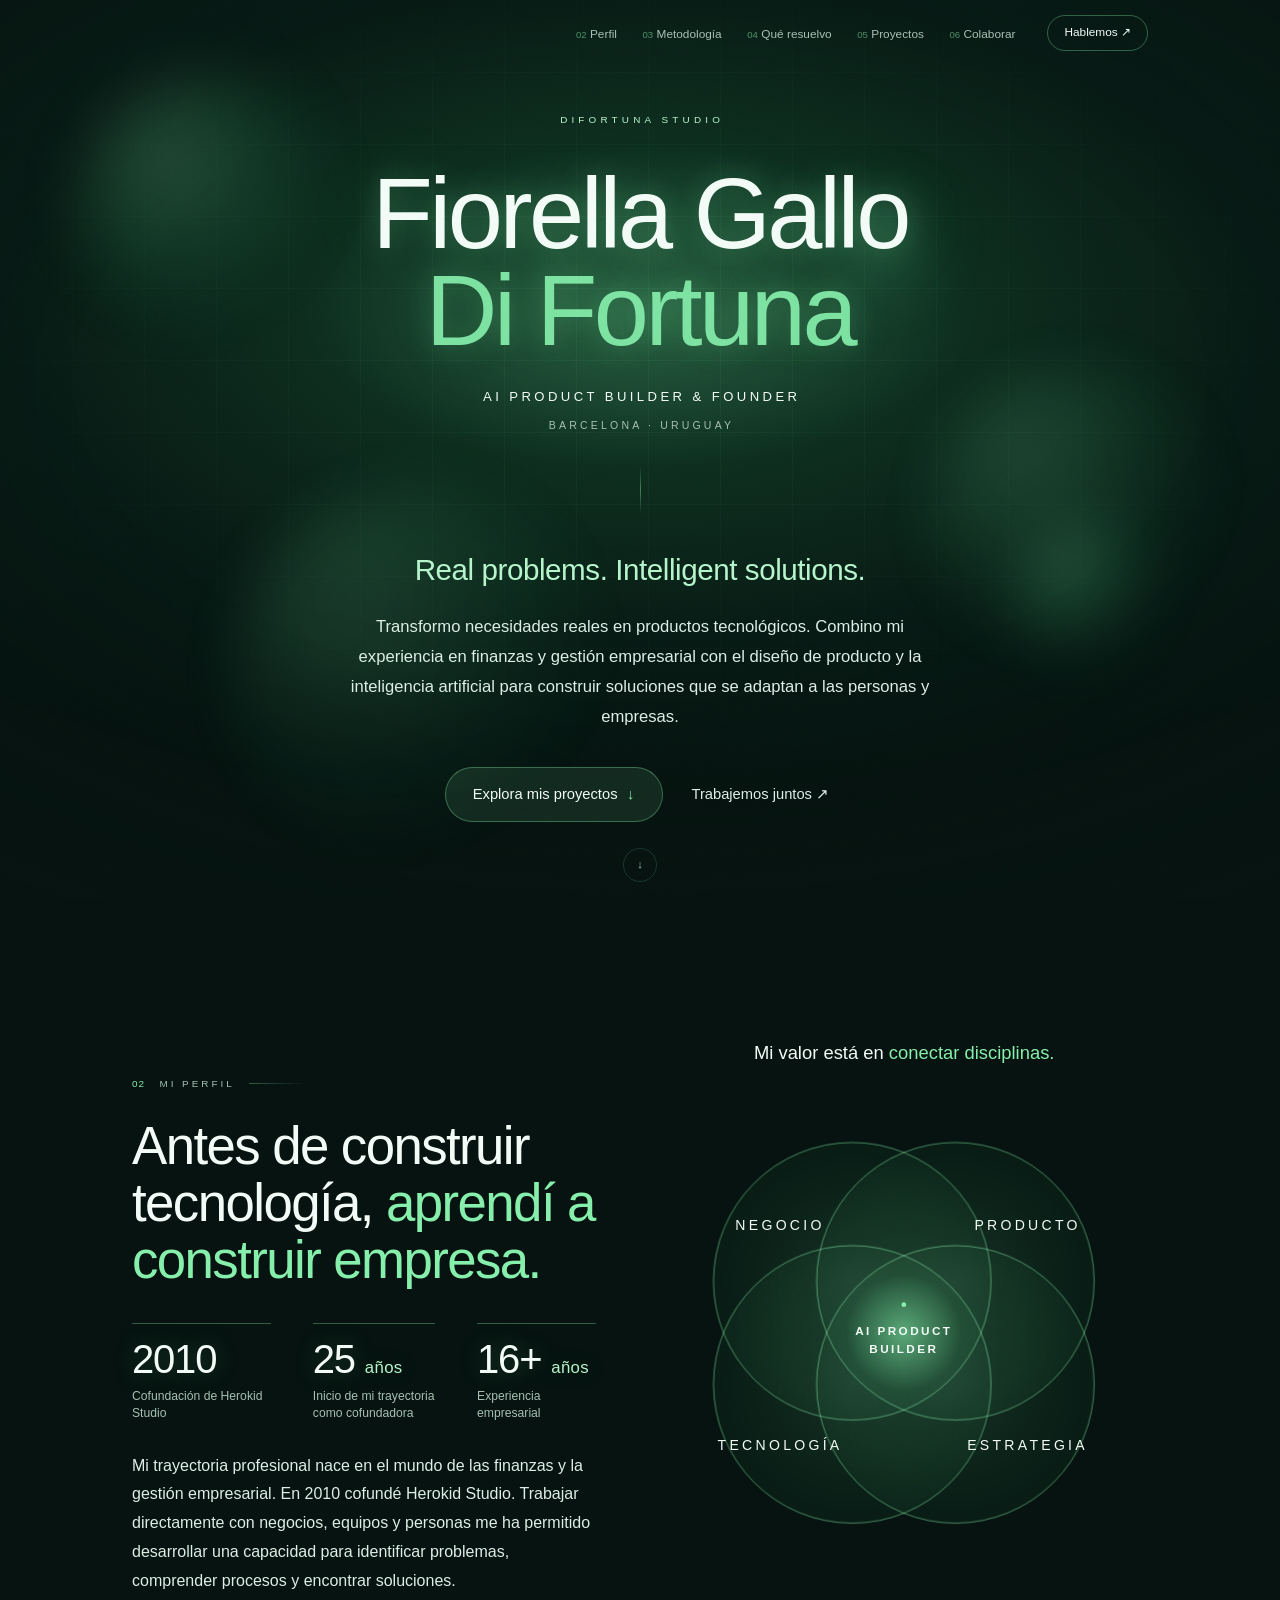
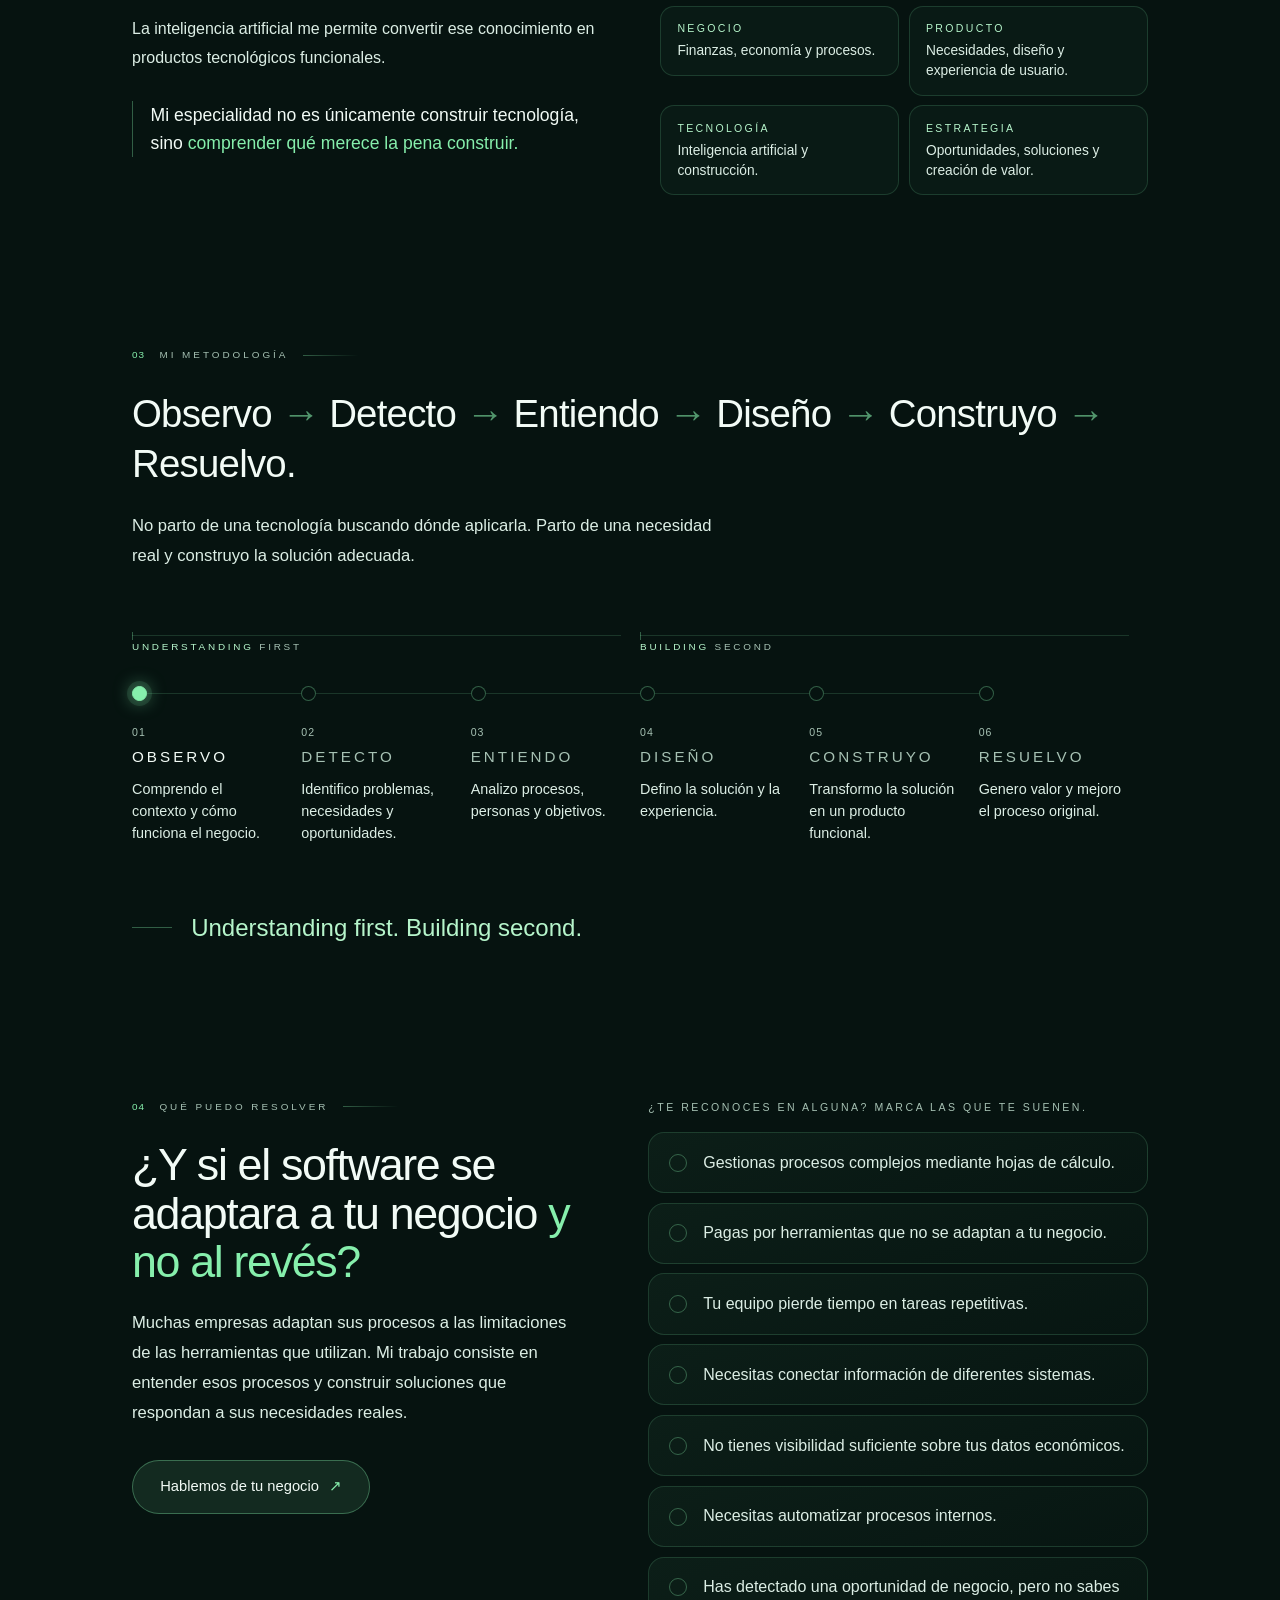
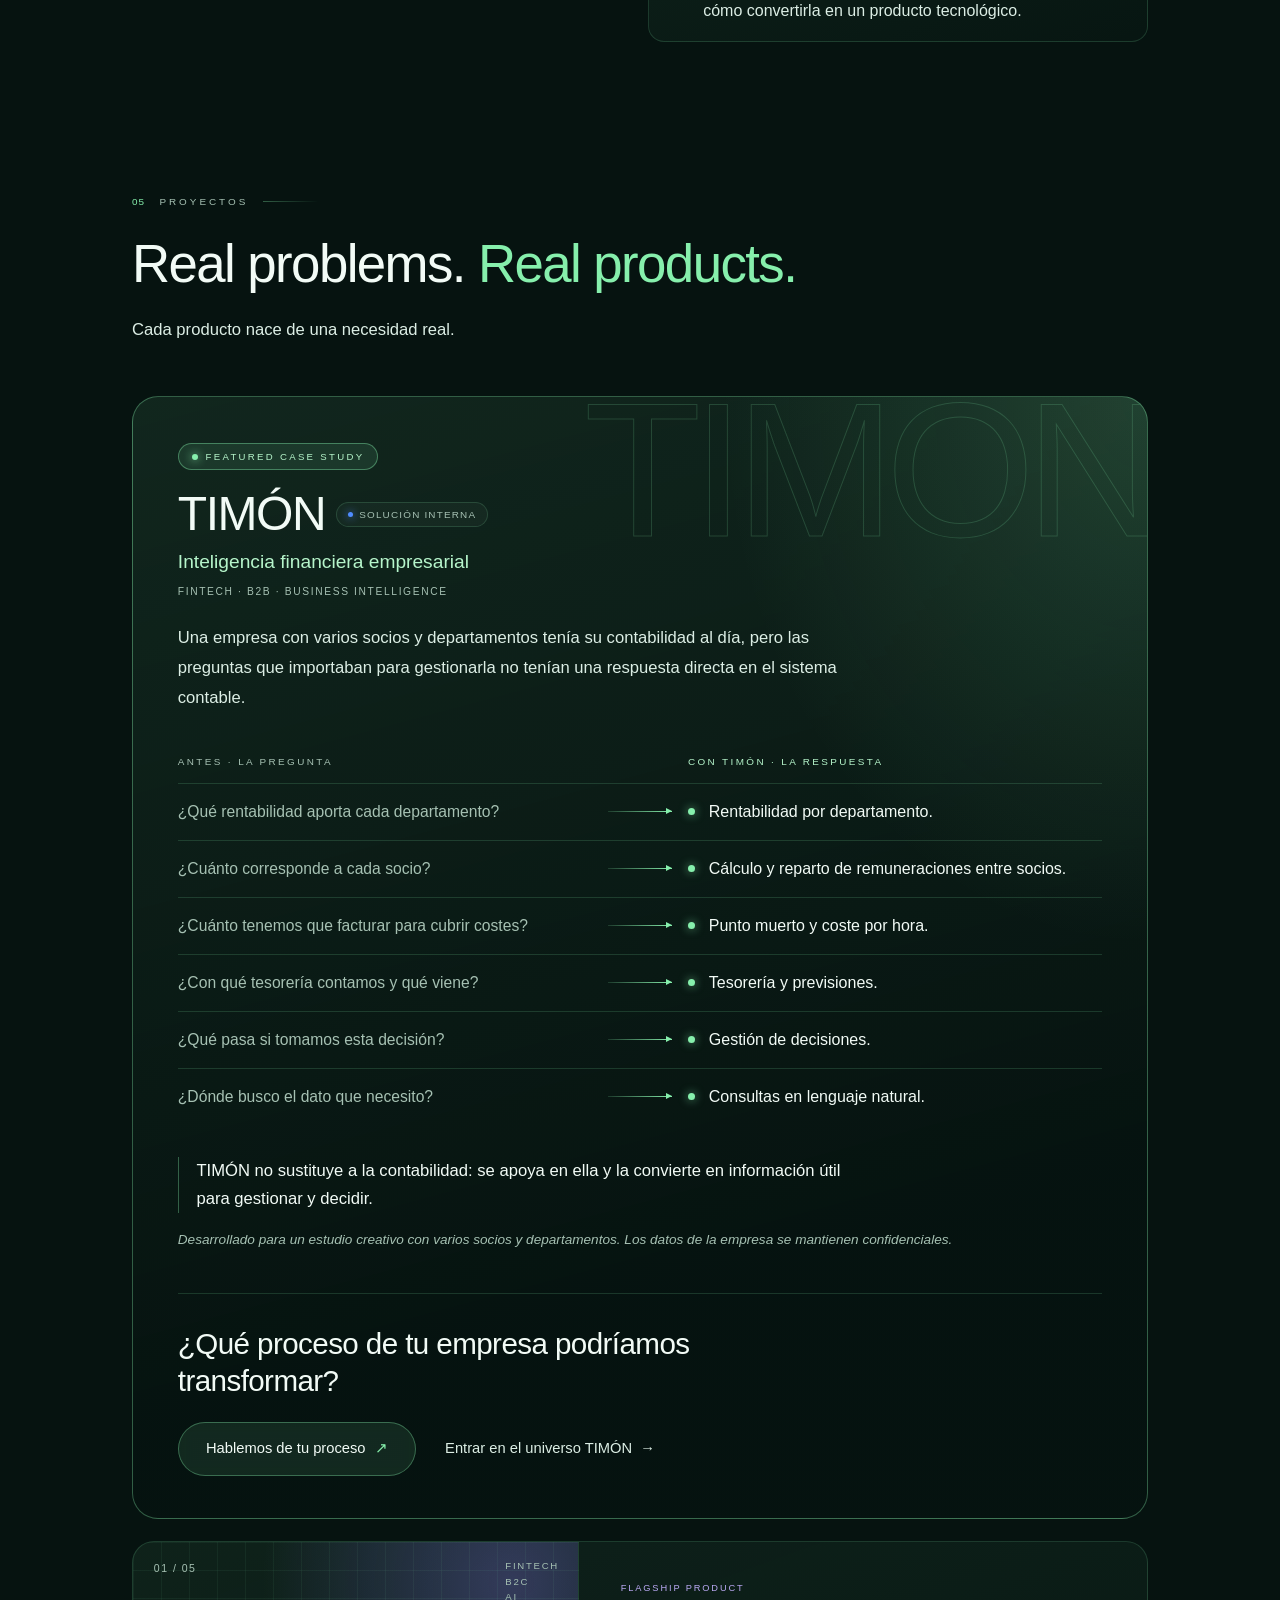
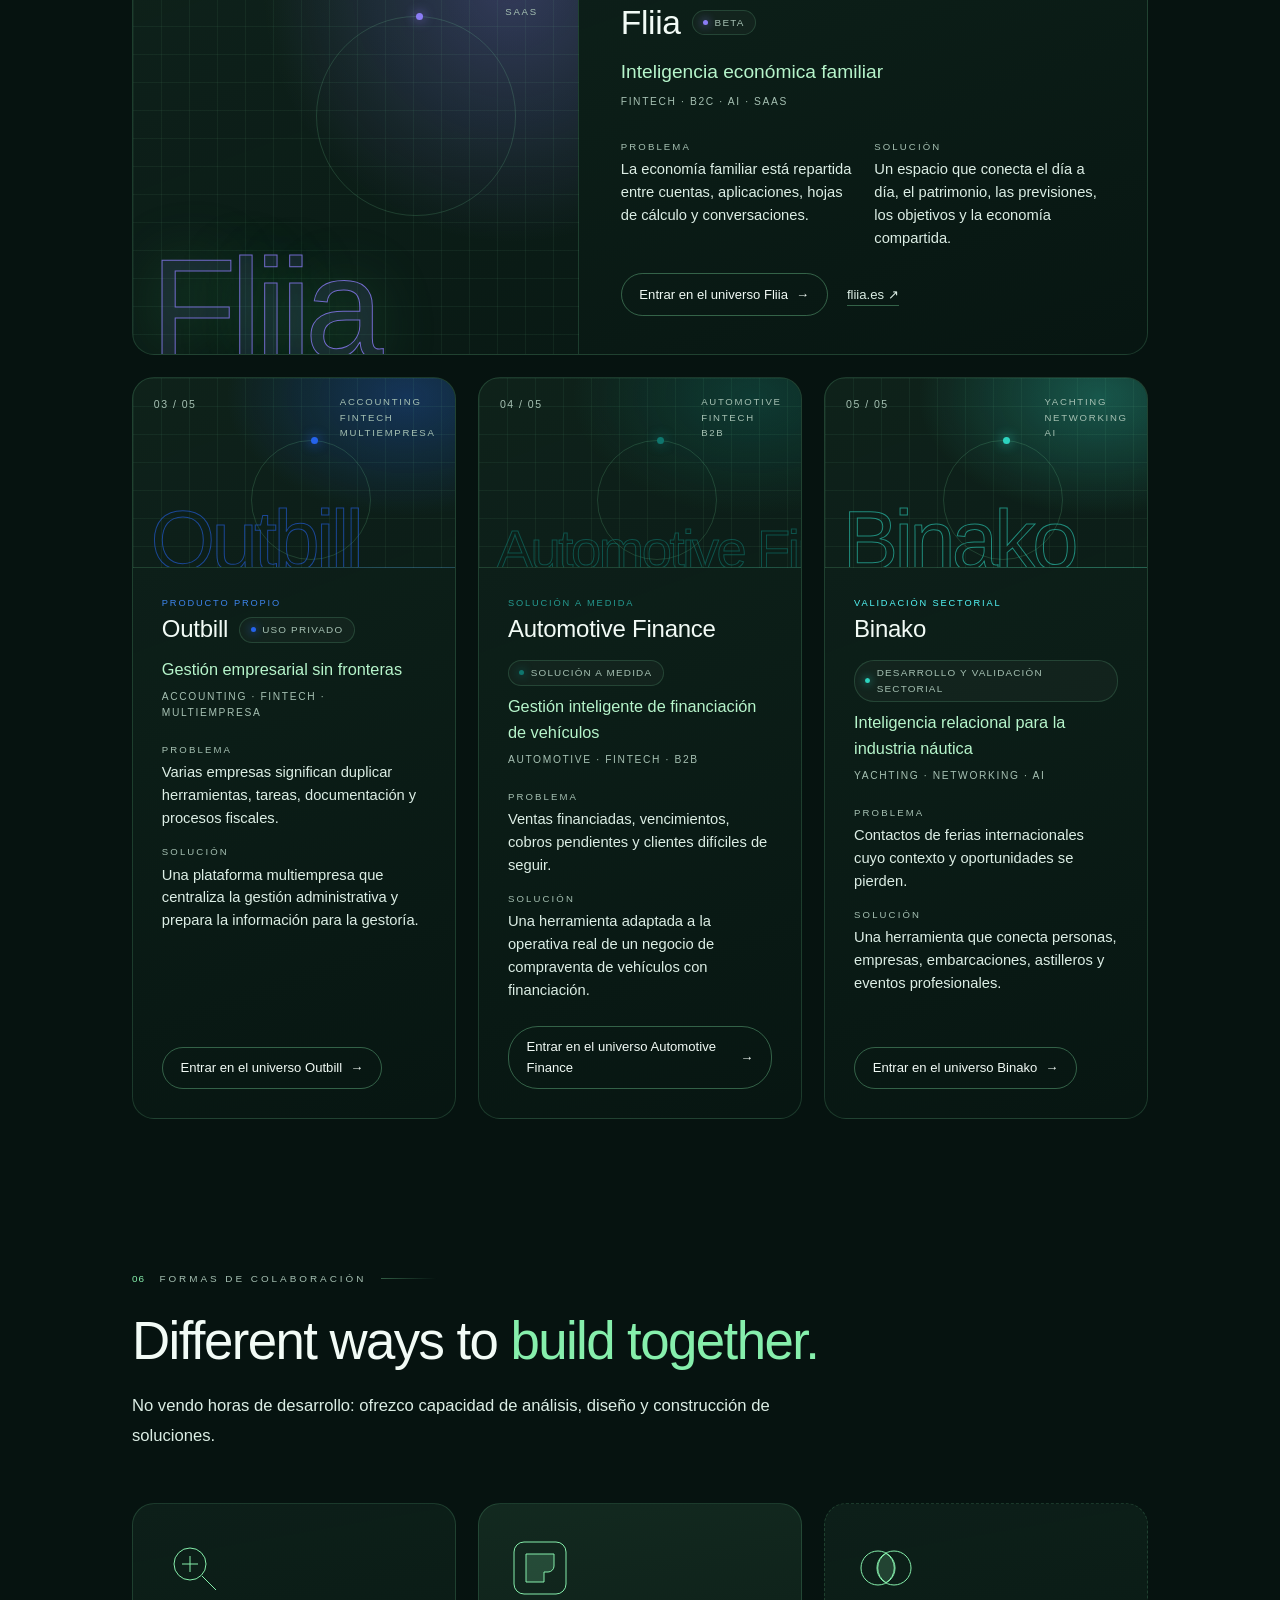
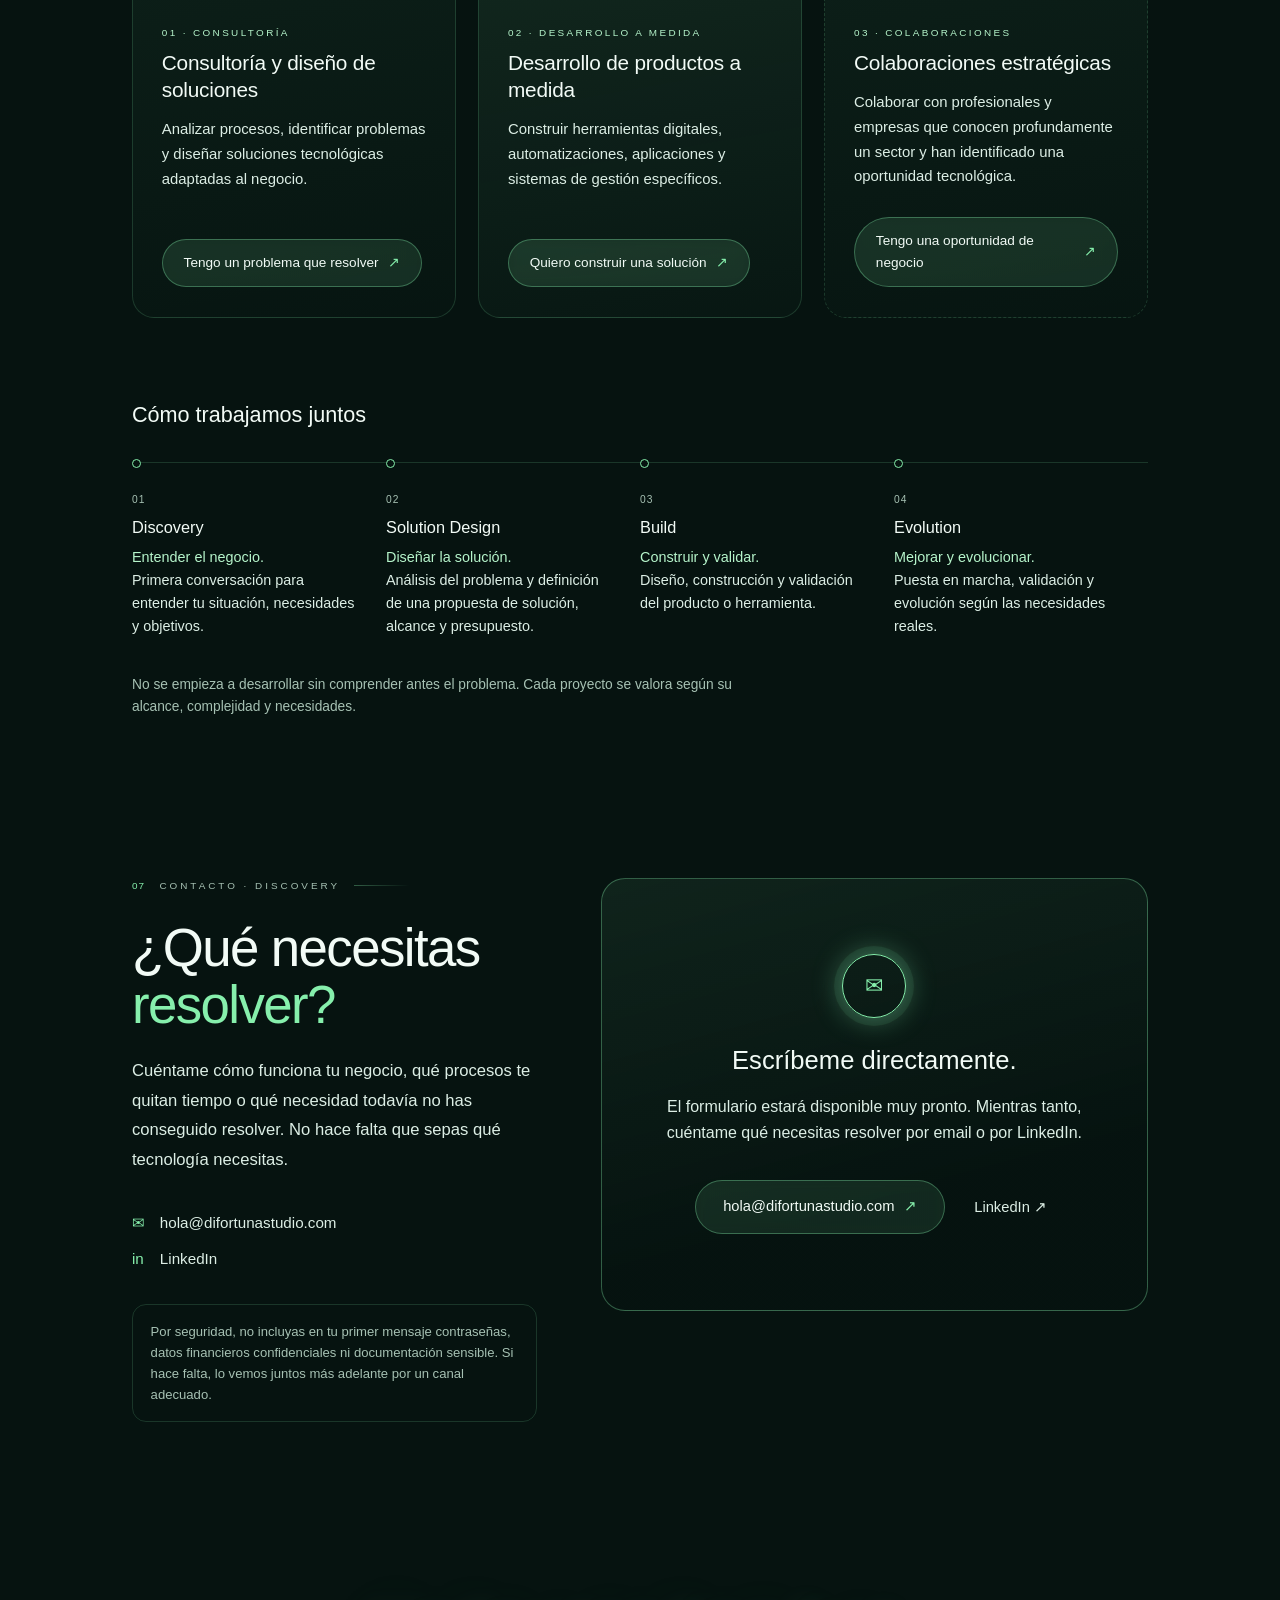
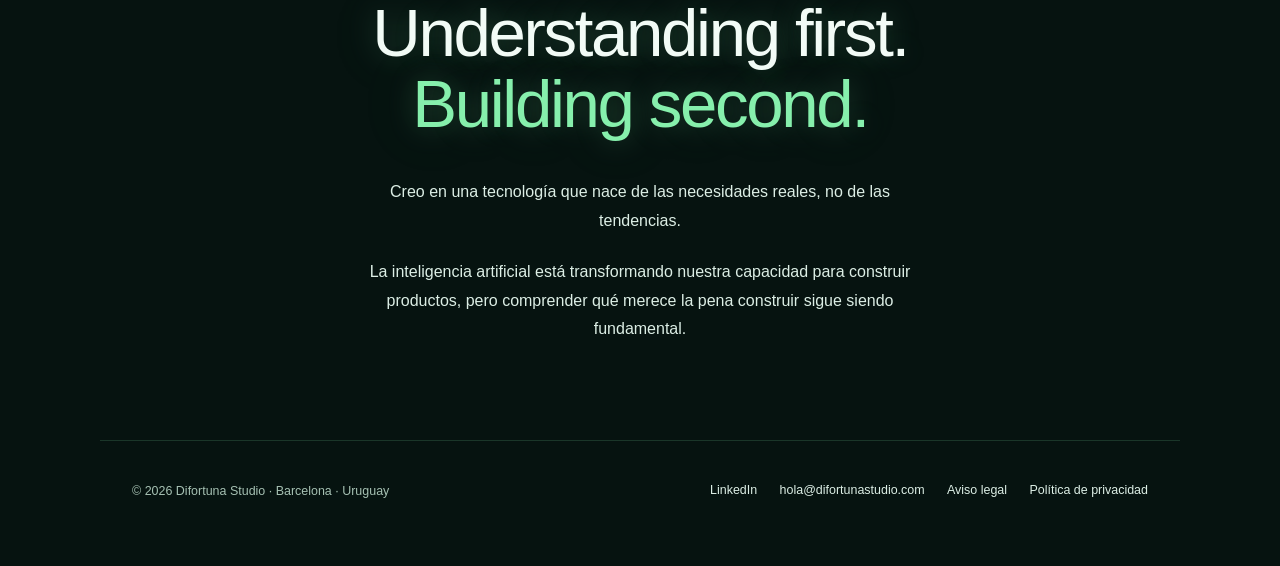
==== commit a241ab7e: "Preparar publicación: formulario en pausa y aviso legal vigente El formulario queda en pausa hasta c" ====
--- a/index.html
+++ b/index.html
@@ -34,7 +34,6 @@
         "@context": "https://schema.org",
         "@type": "ProfessionalService",
         "name": "Difortuna Studio",
-        "legalName": "Rico Vidarte SL",
         "url": "https://difortunastudio.com/",
         "image": "https://difortunastudio.com/og.png",
         "email": "hola@difortunastudio.com",
@@ -1708,7 +1707,7 @@
                         <a href="https://www.linkedin.com/in/fiorellagallodifortuna/" target="_blank" rel="noopener" data-evento="click-linkedin"><span class="i">in</span>LinkedIn</a>
                     </div>
 
-                    <p class="aviso-sensible reveal">Por seguridad, no incluyas en el formulario contraseñas, datos financieros confidenciales ni documentación sensible. Si hace falta, lo vemos juntos más adelante por un canal adecuado.</p>
+                    <p class="aviso-sensible reveal">Por seguridad, no incluyas en tu primer mensaje contraseñas, datos financieros confidenciales ni documentación sensible. Si hace falta, lo vemos juntos más adelante por un canal adecuado.</p>
                 </div>
 
                 <!--
@@ -1770,7 +1769,7 @@
 
                         <p class="privacidad-basica">
                             <strong>Información básica sobre privacidad.</strong>
-                            Responsable: Rico Vidarte SL (Difortuna Studio).
+                            Responsable: Fiorella Elizabeth Gallo (Difortuna Studio).
                             Finalidad: responder a tu solicitud y, si procede, preparar una propuesta.
                             Legitimación: tu consentimiento y la aplicación de medidas precontractuales a petición tuya.
                             Destinatarios: este formulario no envía datos a ningún servicio externo; prepara un correo que envías tú desde tu propio programa. No se ceden datos a terceros.
@@ -1790,6 +1789,17 @@
                         </div>
                         <p class="nota-envio">Al pulsar, se abrirá tu programa de correo con el mensaje preparado para que lo envíes.</p>
                     </form>
+
+                    <!-- Mientras se cierran los aspectos legales, el formulario queda en pausa (ENVIO.modo = 'pausa') -->
+                    <div class="confirmacion" id="formulario-pausa" hidden>
+                        <div class="ok" aria-hidden="true">✉</div>
+                        <h3>Escríbeme directamente.</h3>
+                        <p>El formulario estará disponible muy pronto. Mientras tanto, cuéntame qué necesitas resolver por email o por LinkedIn.</p>
+                        <div class="hero-ctas">
+                            <a href="mailto:hola@difortunastudio.com" class="boton" data-evento="click-email">hola@difortunastudio.com <span class="flecha">↗</span></a>
+                            <a href="https://www.linkedin.com/in/fiorellagallodifortuna/" target="_blank" rel="noopener" class="boton-texto" data-evento="click-linkedin">LinkedIn ↗</a>
+                        </div>
+                    </div>
 
                     <div class="confirmacion" id="confirmacion" hidden tabindex="-1">
                         <div class="ok" aria-hidden="true">✓</div>
@@ -1808,7 +1818,7 @@
         </section>
 
         <footer class="footer reveal">
-            <span>© 2026 Difortuna Studio · Rico Vidarte SL · Barcelona · Uruguay</span>
+            <span>© 2026 Difortuna Studio · Barcelona · Uruguay</span>
             <div class="footer-links">
                 <a href="https://www.linkedin.com/in/fiorellagallodifortuna/" target="_blank" rel="noopener" data-evento="click-linkedin">LinkedIn</a>
                 <a href="mailto:hola@difortunastudio.com" data-evento="click-email">hola@difortunastudio.com</a>
@@ -1832,7 +1842,7 @@
                               uno europeo con DPA). Rellenar url y clave.
                ============================================================= */
             var ENVIO = {
-                modo: 'correo',
+                modo: 'pausa',   /* 'pausa' | 'correo' | 'api' */
                 destino: 'hola@difortunastudio.com',
                 asunto: 'Nueva solicitud desde difortunastudio.com',
                 url: '',
@@ -2204,6 +2214,10 @@
             var estado = document.getElementById('estado-envio');
             var botonEnviar = document.getElementById('f-enviar');
             var confirmacion = document.getElementById('confirmacion');
+            if (ENVIO.modo === 'pausa') {
+                form.hidden = true;
+                document.getElementById('formulario-pausa').hidden = false;
+            }
             var cargadoEn = Date.now();
 
             /* Al ir al formulario desde un CTA, preseleccionar la necesidad y
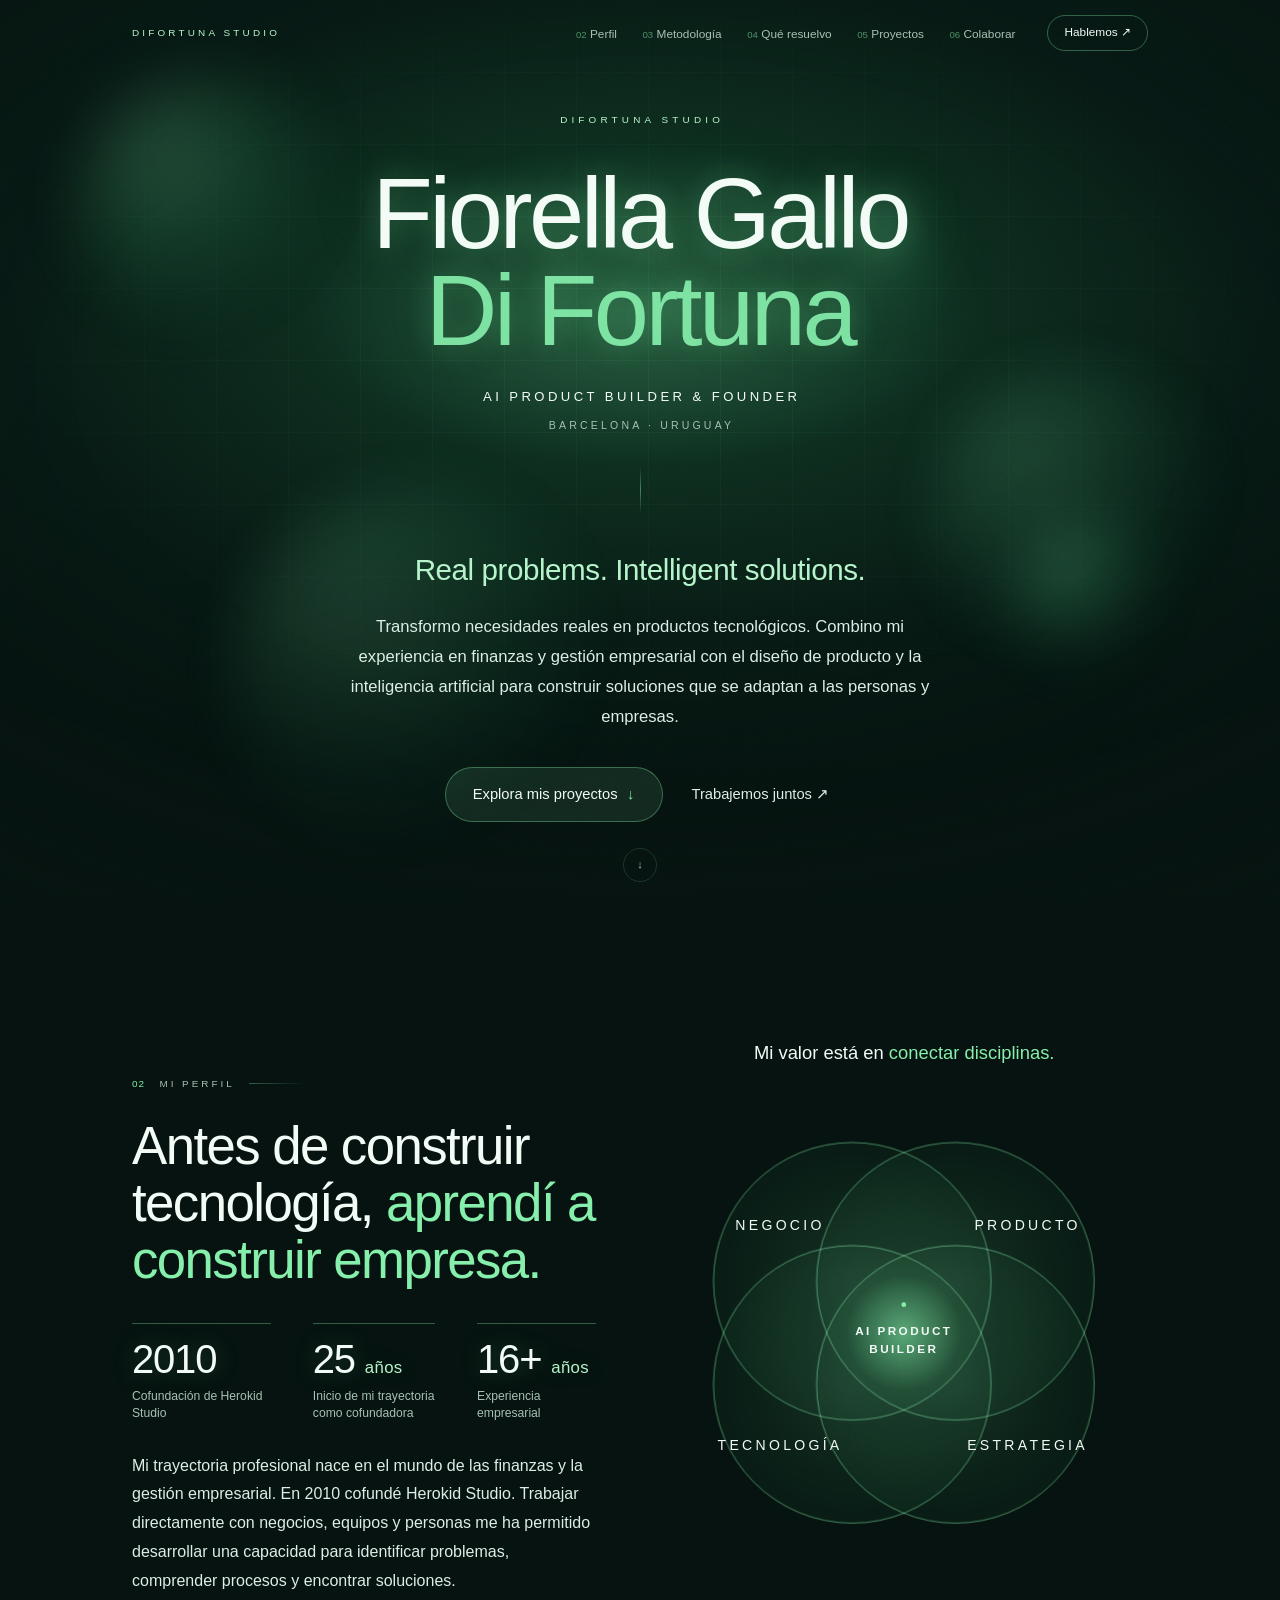
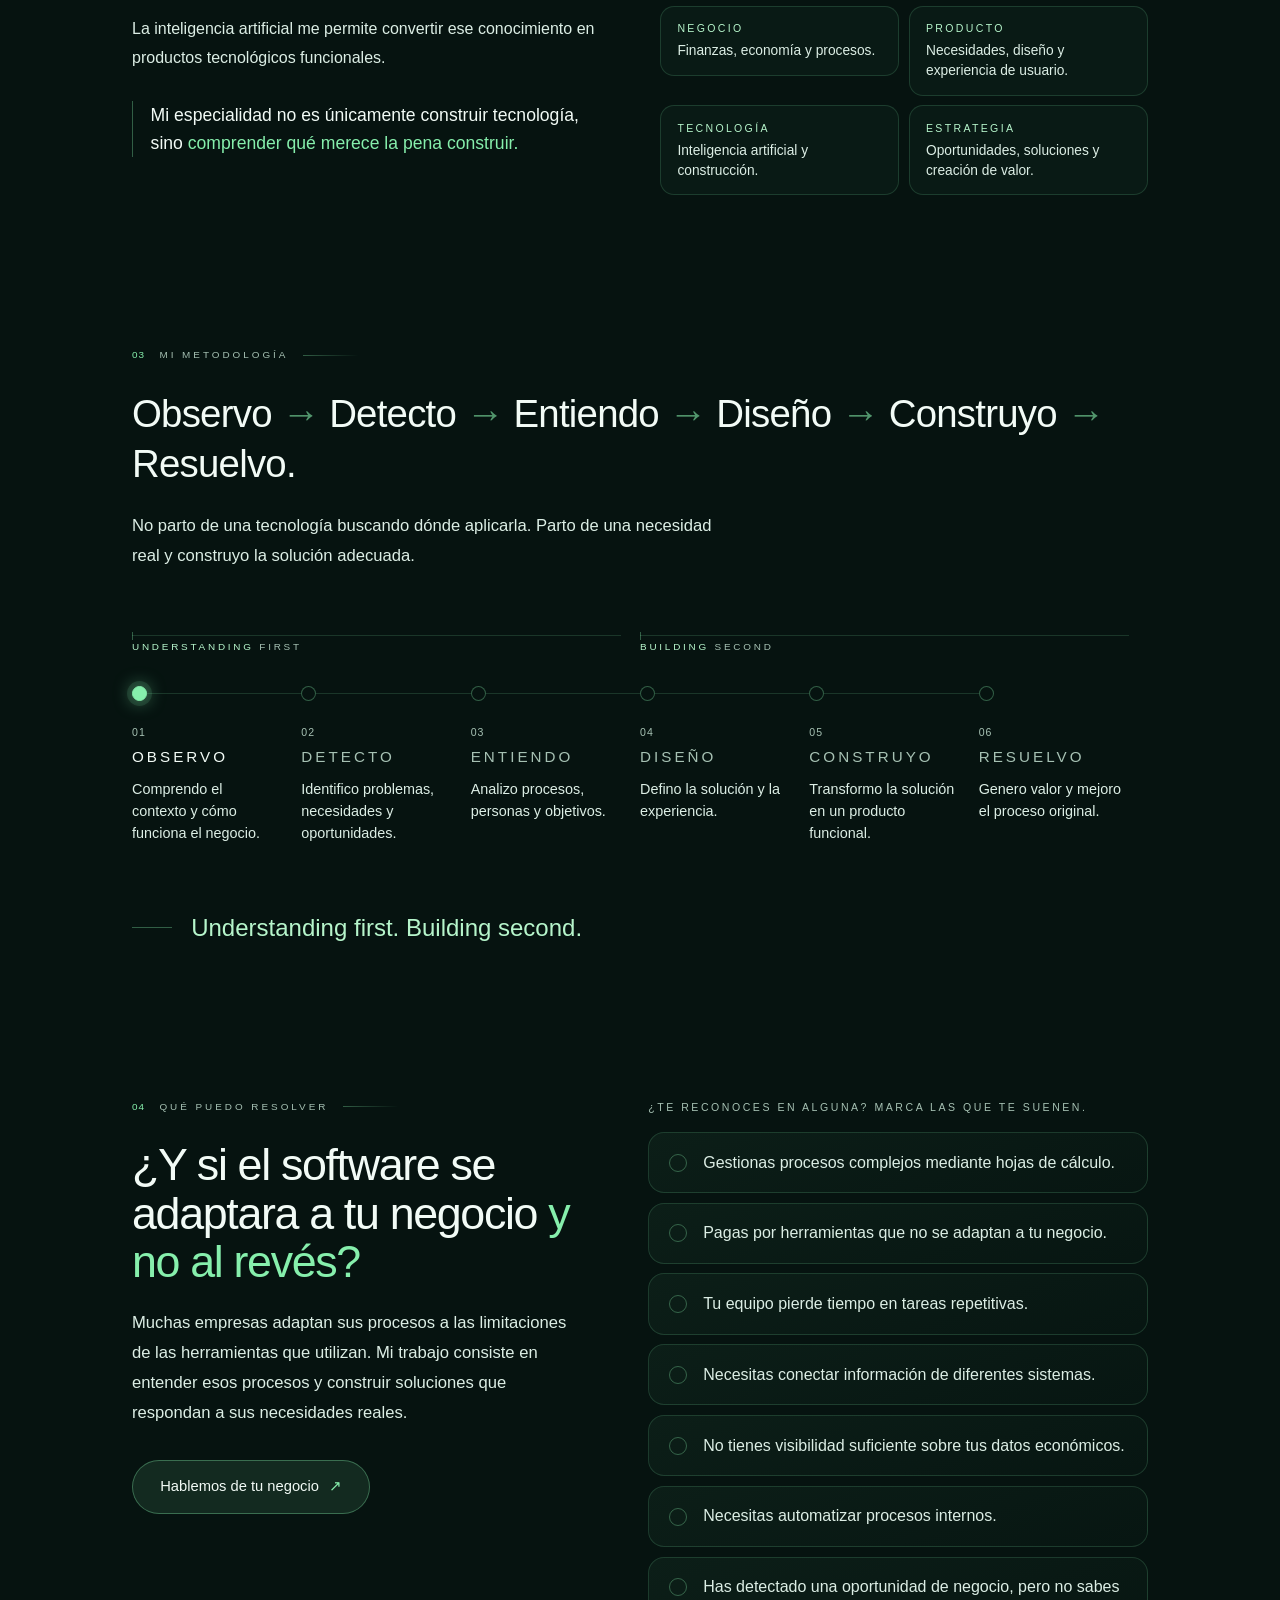
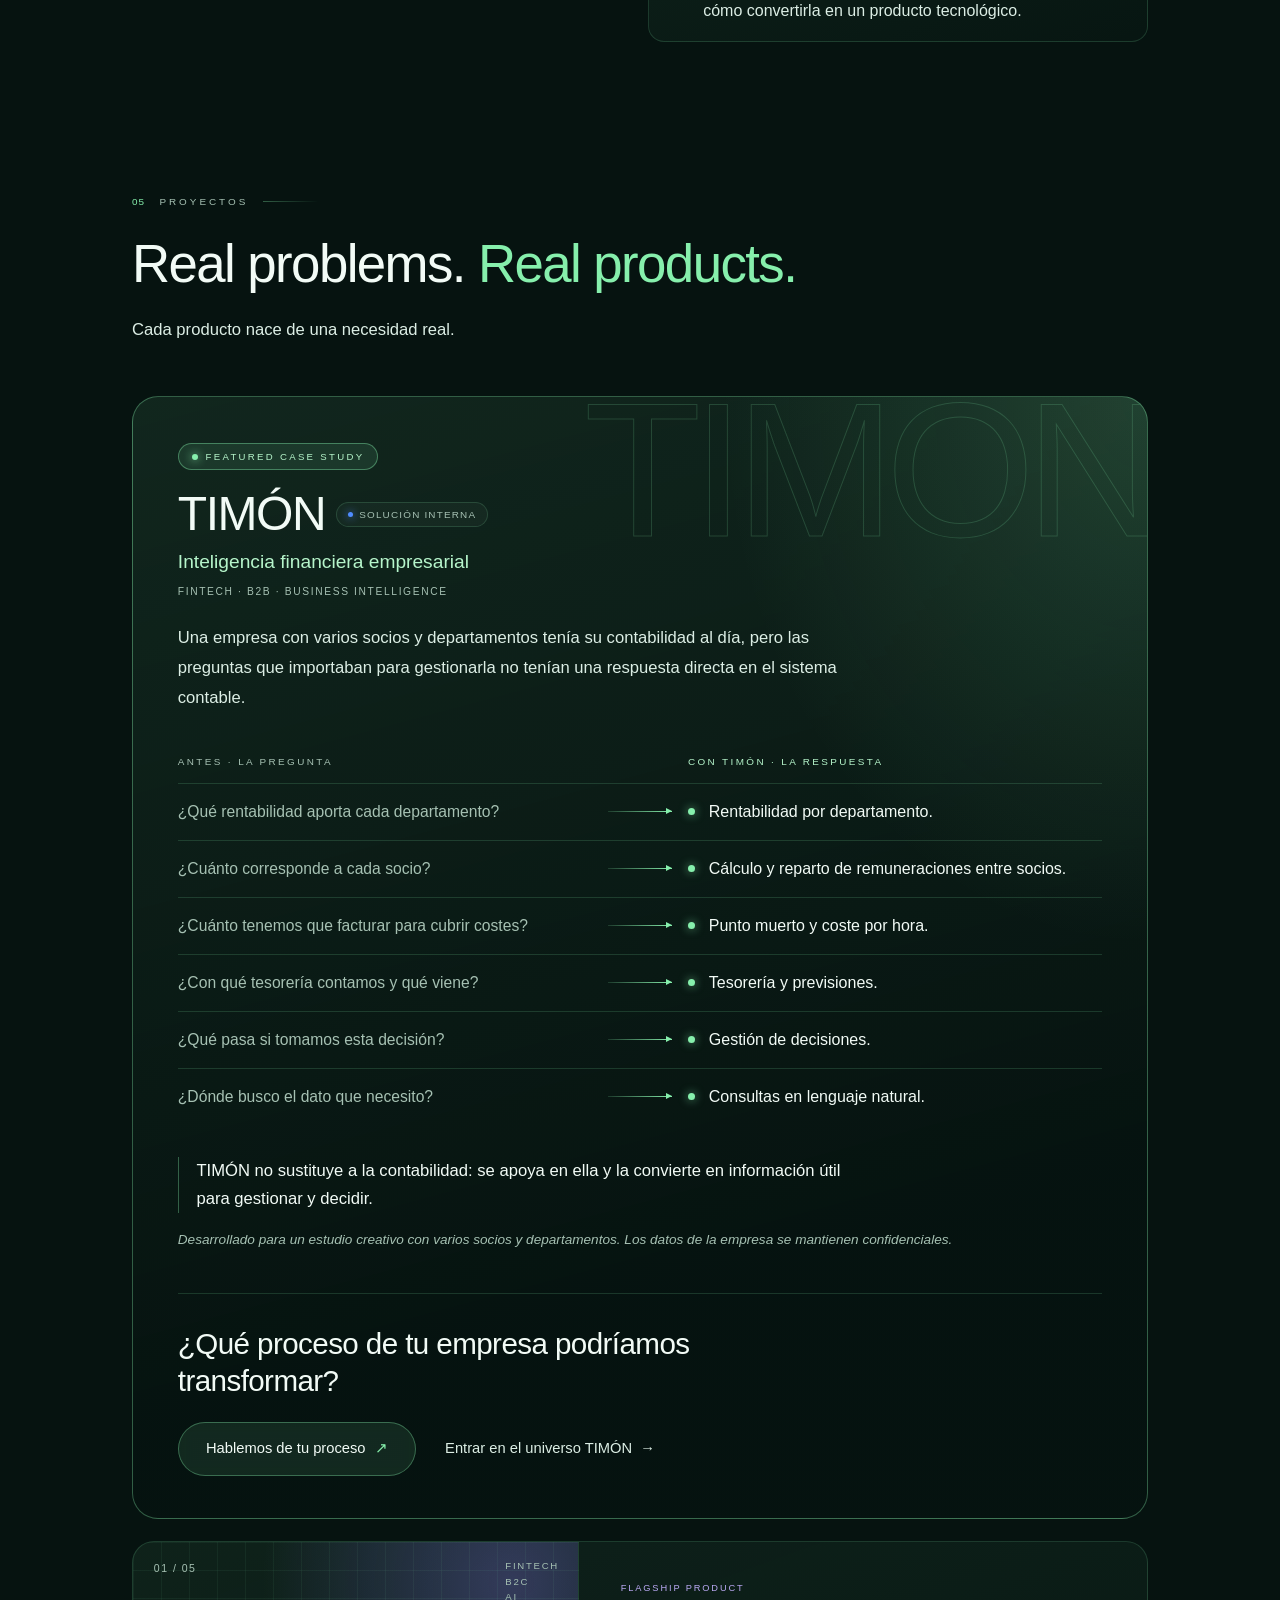
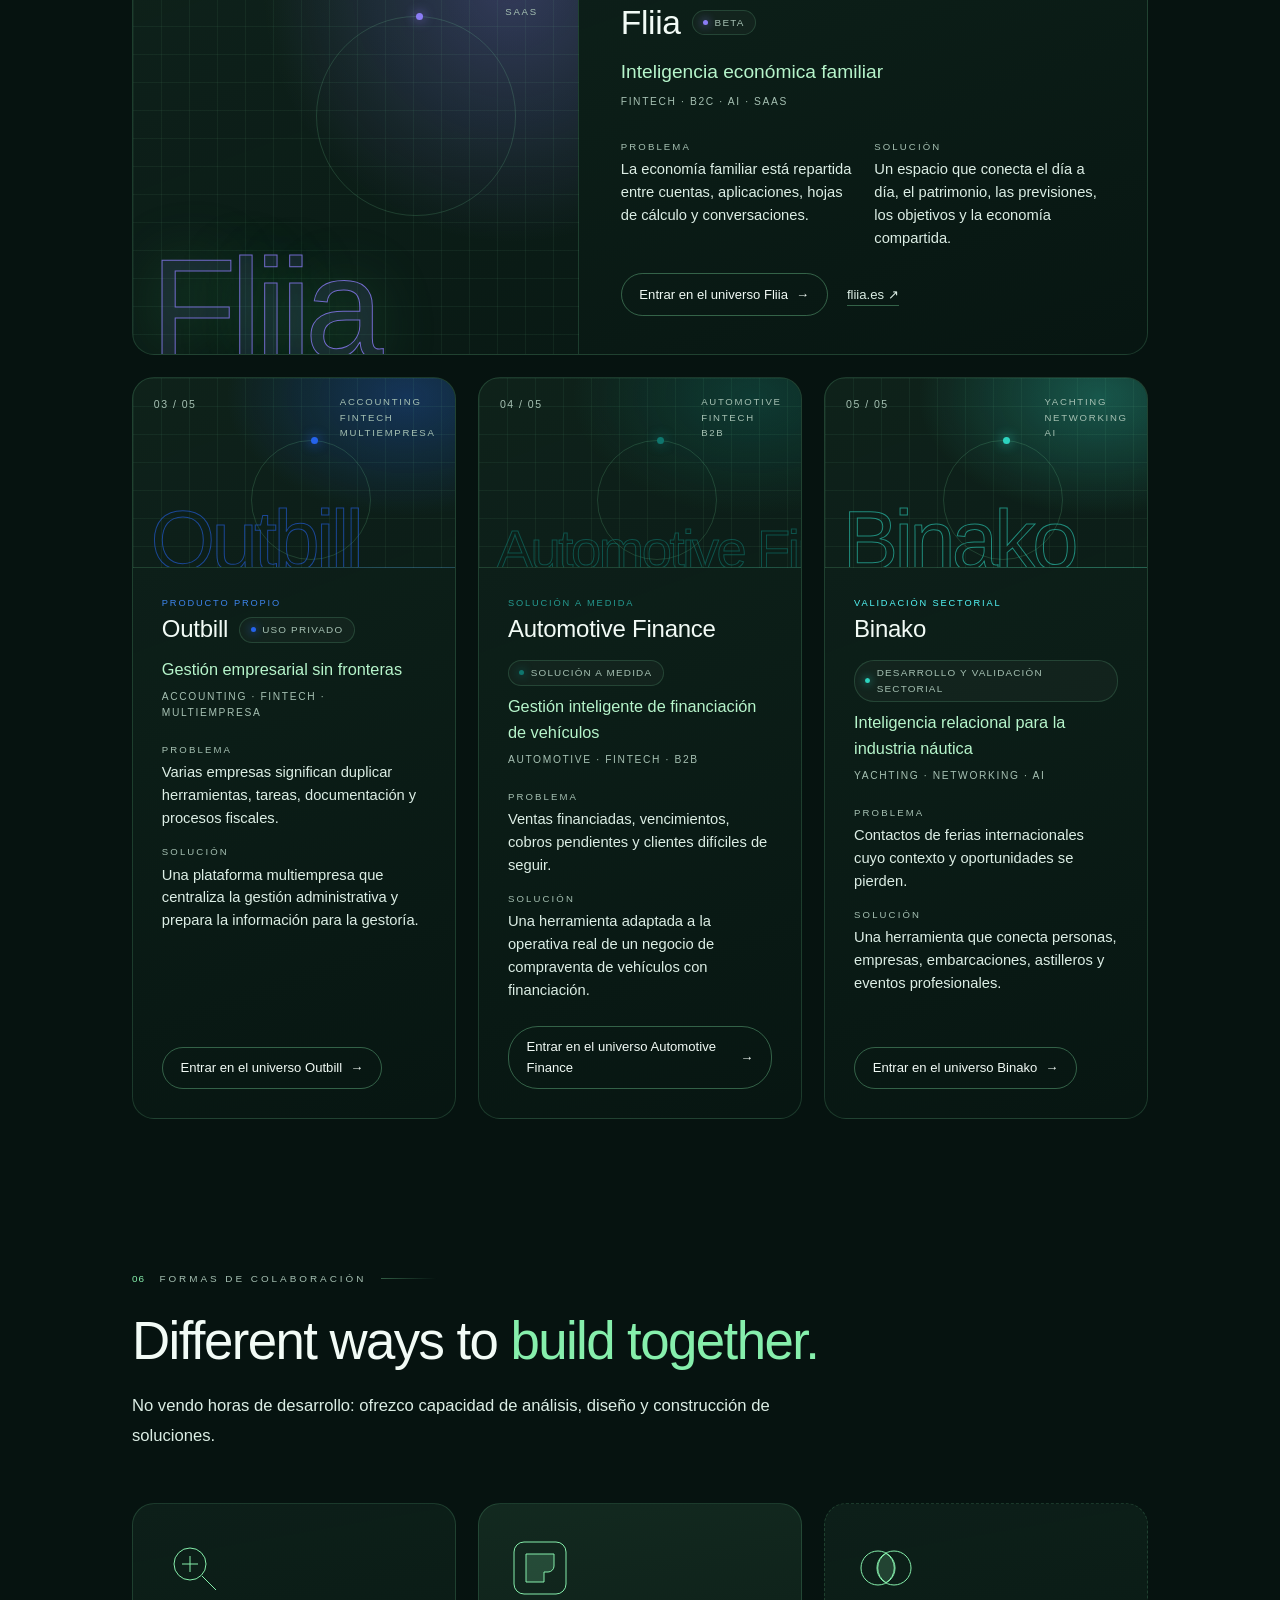
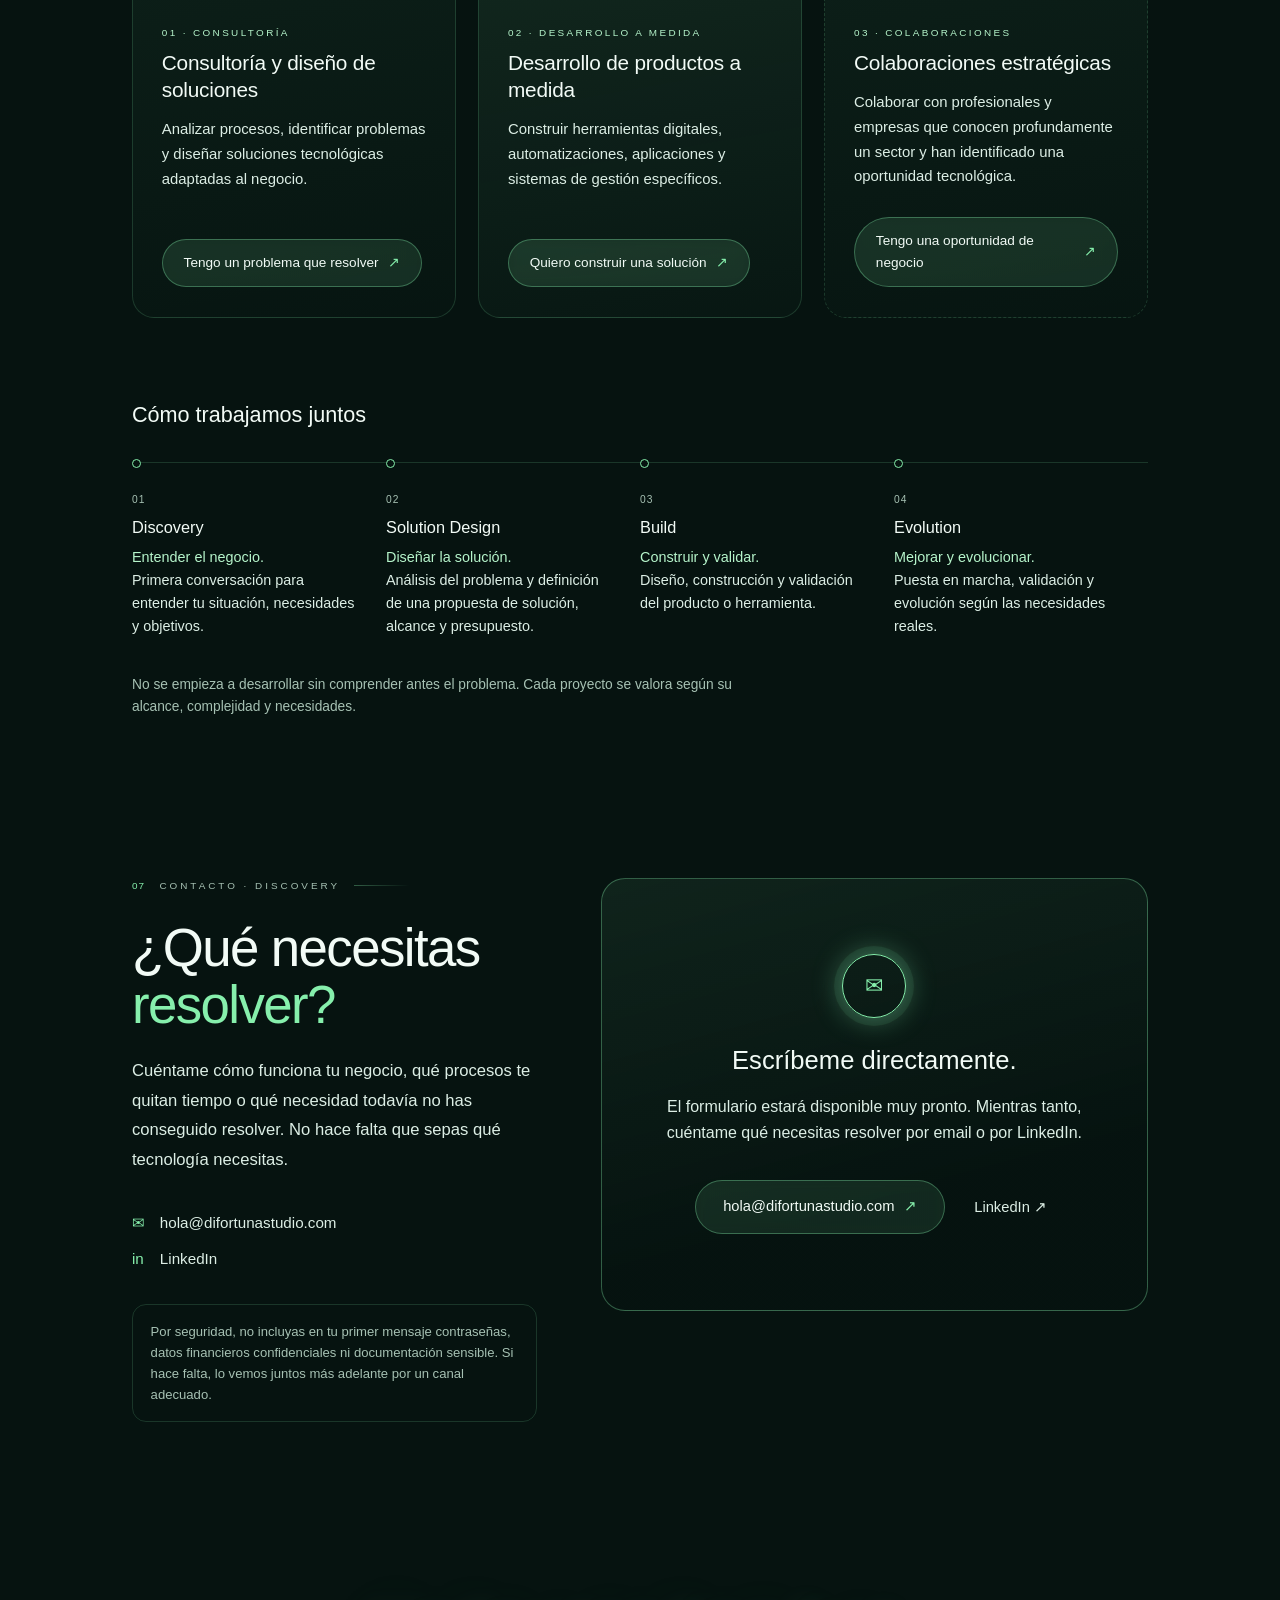
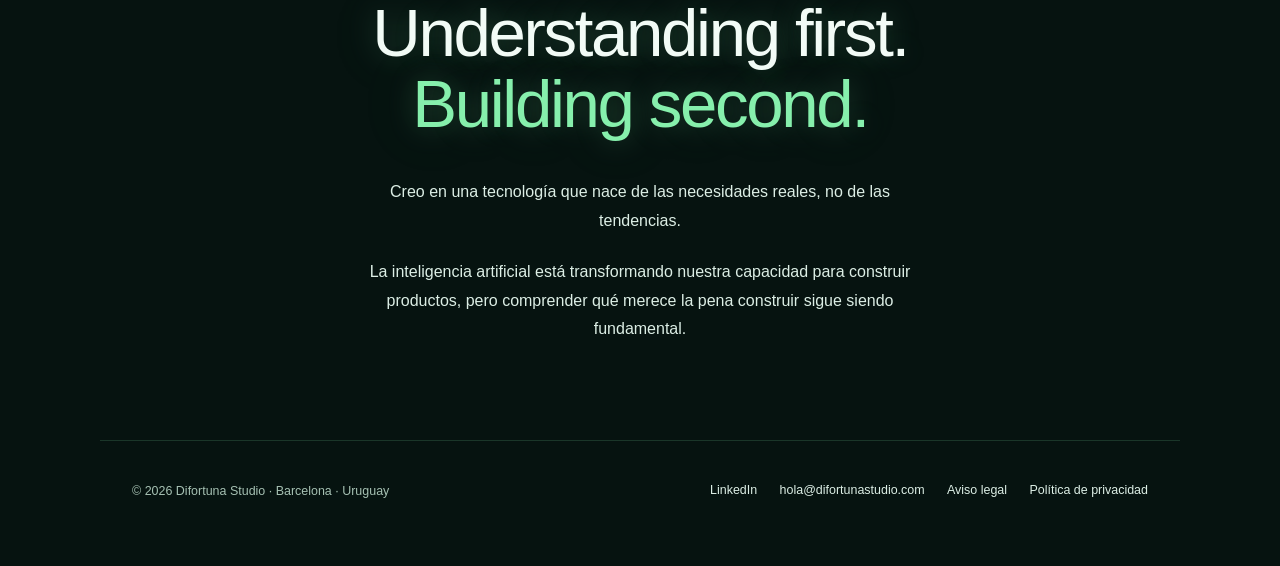
==== commit 298b4d0c: "Universos legibles sin JavaScript: contenido generado en el HTML - proyectos/plantillas.js: una sola" ====
--- a/index.html
+++ b/index.html
@@ -1630,13 +1630,9 @@
             <h2 class="sec-titulo reveal" id="proyectos-titulo" lang="en">Real problems. <em>Real products.</em></h2>
             <p class="sec-intro reveal">Cada producto nace de una necesidad real.</p>
 
-            <!-- El caso de estudio y las tarjetas se generan desde proyectos.js -->
-            <div id="caso-destacado"></div>
-            <div class="proyectos-grid" id="proyectos-grid">
-                <noscript>
-                    <p>Fliia · TIMÓN · Outbill · Pierlink · Automotive Finance. Activa JavaScript para ver las fichas de cada proyecto.</p>
-                </noscript>
-            </div>
+                        <!-- El caso de estudio y las tarjetas los escribe generar.mjs a partir de proyectos.js. No editar a mano. -->
+            <div id="caso-destacado"><!-- generado:caso --><article class="caso reveal" style="--acento:#4f8cff" aria-labelledby="caso-timon"><span class="caso-fondo" aria-hidden="true">TIMÓN</span><span class="caso-etiqueta" lang="en">Featured Case Study</span><div class="proyecto-top"><h3 class="caso-nombre" id="caso-timon">TIMÓN</h3><span class="estado">Solución interna</span></div><p class="proyecto-claim">Inteligencia financiera empresarial</p><p class="proyecto-tags">Fintech · B2B · Business Intelligence</p><p class="caso-intro">Una empresa con varios socios y departamentos tenía su contabilidad al día, pero las preguntas que importaban para gestionarla no tenían una respuesta directa en el sistema contable.</p><div class="caso-tabla"><div class="caso-encabezados" aria-hidden="true"><span>Antes · La pregunta</span><span>Con TIMÓN · La respuesta</span></div><ol class="caso-pares"><li class="caso-par reveal" style="--d:0s"><p class="antes"><span class="et">Antes</span>¿Qué rentabilidad aporta cada departamento?</p><span class="paso-flecha" aria-hidden="true"></span><p class="despues"><span class="et">Con TIMÓN</span>Rentabilidad por departamento.</p></li><li class="caso-par reveal" style="--d:0.09s"><p class="antes"><span class="et">Antes</span>¿Cuánto corresponde a cada socio?</p><span class="paso-flecha" aria-hidden="true"></span><p class="despues"><span class="et">Con TIMÓN</span>Cálculo y reparto de remuneraciones entre socios.</p></li><li class="caso-par reveal" style="--d:0.18s"><p class="antes"><span class="et">Antes</span>¿Cuánto tenemos que facturar para cubrir costes?</p><span class="paso-flecha" aria-hidden="true"></span><p class="despues"><span class="et">Con TIMÓN</span>Punto muerto y coste por hora.</p></li><li class="caso-par reveal" style="--d:0.27s"><p class="antes"><span class="et">Antes</span>¿Con qué tesorería contamos y qué viene?</p><span class="paso-flecha" aria-hidden="true"></span><p class="despues"><span class="et">Con TIMÓN</span>Tesorería y previsiones.</p></li><li class="caso-par reveal" style="--d:0.36s"><p class="antes"><span class="et">Antes</span>¿Qué pasa si tomamos esta decisión?</p><span class="paso-flecha" aria-hidden="true"></span><p class="despues"><span class="et">Con TIMÓN</span>Gestión de decisiones.</p></li><li class="caso-par reveal" style="--d:0.44999999999999996s"><p class="antes"><span class="et">Antes</span>¿Dónde busco el dato que necesito?</p><span class="paso-flecha" aria-hidden="true"></span><p class="despues"><span class="et">Con TIMÓN</span>Consultas en lenguaje natural.</p></li></ol></div><p class="caso-cierre">TIMÓN no sustituye a la contabilidad: se apoya en ella y la convierte en información útil para gestionar y decidir.</p><p class="origen">Desarrollado para un estudio creativo con varios socios y departamentos. Los datos de la empresa se mantienen confidenciales.</p><div class="caso-cta"><p class="caso-pregunta">¿Qué proceso de tu empresa podríamos transformar?</p><div class="caso-acciones"><a href="#contacto" class="boton" data-tipo="consultoria" data-evento="cta-caso-timon">Hablemos de tu proceso <span class="flecha">↗</span></a><a class="boton-texto" href="proyectos/timon.html" data-entrar="timon">Entrar en el universo TIMÓN <span aria-hidden="true">→</span></a></div></div></article><!-- /generado:caso --></div>
+            <div class="proyectos-grid" id="proyectos-grid"><!-- generado:tarjetas --><article class="proyecto reveal destacado" style="--d:0s;--acento:#8b7cf6"><div class="proyecto-visual" aria-hidden="true"><span class="visual-num">01 / 05</span><span class="visual-sectores">Fintech<br>B2C<br>AI<br>SaaS</span><span class="visual-orbita"></span><span class="visual-nombre">Fliia</span></div><div class="proyecto-cuerpo"><span class="insignia" lang="en">Flagship Product</span><div class="proyecto-top"><h3 class="proyecto-nombre">Fliia</h3><span class="estado">Beta</span></div><p class="proyecto-claim">Inteligencia económica familiar</p><p class="proyecto-tags">Fintech · B2C · AI · SaaS</p><dl class="proyecto-ps"><div><dt>Problema</dt><dd>La economía familiar está repartida entre cuentas, aplicaciones, hojas de cálculo y conversaciones.</dd></div><div><dt>Solución</dt><dd>Un espacio que conecta el día a día, el patrimonio, las previsiones, los objetivos y la economía compartida.</dd></div></dl><div class="proyecto-acciones"><a class="abrir-ficha" href="proyectos/fliia.html" data-entrar="fliia">Entrar en el universo Fliia <span aria-hidden="true">→</span></a><a class="enlace-externo" href="https://fliia.es" target="_blank" rel="noopener" data-evento="web-fliia">fliia.es ↗</a></div></div></article><article class="proyecto reveal" style="--d:0.08s;--acento:#2563eb"><div class="proyecto-visual" aria-hidden="true"><span class="visual-num">03 / 05</span><span class="visual-sectores">Accounting<br>Fintech<br>Multiempresa</span><span class="visual-orbita"></span><span class="visual-nombre">Outbill</span></div><div class="proyecto-cuerpo"><span class="insignia">Producto propio</span><div class="proyecto-top"><h3 class="proyecto-nombre">Outbill</h3><span class="estado">Uso privado</span></div><p class="proyecto-claim">Gestión empresarial sin fronteras</p><p class="proyecto-tags">Accounting · Fintech · Multiempresa</p><dl class="proyecto-ps"><div><dt>Problema</dt><dd>Varias empresas significan duplicar herramientas, tareas, documentación y procesos fiscales.</dd></div><div><dt>Solución</dt><dd>Una plataforma multiempresa que centraliza la gestión administrativa y prepara la información para la gestoría.</dd></div></dl><div class="proyecto-acciones"><a class="abrir-ficha" href="proyectos/outbill.html" data-entrar="outbill">Entrar en el universo Outbill <span aria-hidden="true">→</span></a></div></div></article><article class="proyecto reveal" style="--d:0.16s;--acento:#0f766e"><div class="proyecto-visual" aria-hidden="true"><span class="visual-num">04 / 05</span><span class="visual-sectores">Automotive<br>Fintech<br>B2B</span><span class="visual-orbita"></span><span class="visual-nombre largo">Automotive Finance</span></div><div class="proyecto-cuerpo"><span class="insignia">Solución a medida</span><div class="proyecto-top"><h3 class="proyecto-nombre">Automotive Finance</h3><span class="estado">Solución a medida</span></div><p class="proyecto-claim">Gestión inteligente de financiación de vehículos</p><p class="proyecto-tags">Automotive · Fintech · B2B</p><dl class="proyecto-ps"><div><dt>Problema</dt><dd>Ventas financiadas, vencimientos, cobros pendientes y clientes difíciles de seguir.</dd></div><div><dt>Solución</dt><dd>Una herramienta adaptada a la operativa real de un negocio de compraventa de vehículos con financiación.</dd></div></dl><div class="proyecto-acciones"><a class="abrir-ficha" href="proyectos/automotive.html" data-entrar="automotive">Entrar en el universo Automotive Finance <span aria-hidden="true">→</span></a></div></div></article><article class="proyecto reveal" style="--d:0.24s;--acento:#2dd4bf"><div class="proyecto-visual" aria-hidden="true"><span class="visual-num">05 / 05</span><span class="visual-sectores">Yachting<br>Networking<br>AI</span><span class="visual-orbita"></span><span class="visual-nombre">Binako</span></div><div class="proyecto-cuerpo"><span class="insignia">Validación sectorial</span><div class="proyecto-top"><h3 class="proyecto-nombre">Binako</h3><span class="estado">Desarrollo y validación sectorial</span></div><p class="proyecto-claim">Inteligencia relacional para la industria náutica</p><p class="proyecto-tags">Yachting · Networking · AI</p><dl class="proyecto-ps"><div><dt>Problema</dt><dd>Contactos de ferias internacionales cuyo contexto y oportunidades se pierden.</dd></div><div><dt>Solución</dt><dd>Una herramienta que conecta personas, empresas, embarcaciones, astilleros y eventos profesionales.</dd></div></dl><div class="proyecto-acciones"><a class="abrir-ficha" href="proyectos/nautico.html" data-entrar="nautico">Entrar en el universo Binako <span aria-hidden="true">→</span></a></div></div></article><!-- /generado:tarjetas --></div>
         </section>
 
         <!-- ===== 06 · FORMAS DE COLABORACIÓN ===== -->
@@ -1909,89 +1905,6 @@
             var cajaCaso = document.getElementById('caso-destacado');
             var seccionProyectos = document.getElementById('proyectos');
 
-            function primeraCaptura(p) {
-                var c = p.capturas || {};
-                for (var k = 0; k < (p.funcionalidades || []).length; k++) {
-                    var f = p.funcionalidades[k];
-                    if (f.captura && c[f.captura]) return c[f.captura];
-                }
-                return null;
-            }
-
-            function visualHTML(p, i) {
-                var cap = primeraCaptura(p);
-                if (cap) {
-                    return '<div class="proyecto-visual"><img src="' + escapar(cap.src) + '" alt="' + escapar(cap.alt || '') + '" loading="lazy" /></div>';
-                }
-                return '<div class="proyecto-visual" aria-hidden="true">' +
-                    '<span class="visual-num">' + String(i + 1).padStart(2, '0') + ' / ' + String(proyectos.length).padStart(2, '0') + '</span>' +
-                    '<span class="visual-sectores">' + p.sectores.map(escapar).join('<br>') + '</span>' +
-                    '<span class="visual-orbita"></span>' +
-                    '<span class="visual-nombre' + (p.nombre.length > 10 ? ' largo' : '') + '">' + escapar(p.nombre) + '</span>' +
-                '</div>';
-            }
-
-            function enlaceUniverso(p, clase) {
-                return '<a class="' + clase + '" href="' + escapar(p.pagina) + '" data-entrar="' + escapar(p.id) + '">Entrar en el universo ' + escapar(p.nombre) + ' <span aria-hidden="true">→</span></a>';
-            }
-
-            /* Featured Case Study: narrativa antes / después */
-            function casoHTML(p) {
-                var c = p.caso || {};
-                return '<article class="caso reveal" style="--acento:' + escapar(p.tema.color) + '" aria-labelledby="caso-' + escapar(p.id) + '">' +
-                    '<span class="caso-fondo" aria-hidden="true">' + escapar(p.nombre) + '</span>' +
-                    '<span class="caso-etiqueta" lang="en">' + escapar(p.rolEtiqueta) + '</span>' +
-                    '<div class="proyecto-top"><h3 class="caso-nombre" id="caso-' + escapar(p.id) + '">' + escapar(p.nombre) + '</h3><span class="estado">' + escapar(p.estado) + '</span></div>' +
-                    '<p class="proyecto-claim">' + escapar(p.claim) + '</p>' +
-                    '<p class="proyecto-tags">' + p.sectores.map(escapar).join(' · ') + '</p>' +
-                    (c.intro ? '<p class="caso-intro">' + escapar(c.intro) + '</p>' : '') +
-                    '<div class="caso-tabla">' +
-                        '<div class="caso-encabezados" aria-hidden="true"><span>Antes · La pregunta</span><span>Con ' + escapar(p.nombre) + ' · La respuesta</span></div>' +
-                        '<ol class="caso-pares">' + (c.pares || []).map(function (par, k) {
-                            return '<li class="caso-par reveal" style="--d:' + (k * 0.09) + 's">' +
-                                '<p class="antes"><span class="et">Antes</span>' + escapar(par.antes) + '</p>' +
-                                '<span class="paso-flecha" aria-hidden="true"></span>' +
-                                '<p class="despues"><span class="et">Con ' + escapar(p.nombre) + '</span>' + escapar(par.despues) + '</p>' +
-                            '</li>';
-                        }).join('') + '</ol>' +
-                    '</div>' +
-                    (c.cierre ? '<p class="caso-cierre">' + escapar(c.cierre) + '</p>' : '') +
-                    (p.origen ? '<p class="origen">' + escapar(p.origen) + '</p>' : '') +
-                    '<div class="caso-cta">' +
-                        '<p class="caso-pregunta">¿Qué proceso de tu empresa podríamos transformar?</p>' +
-                        '<div class="caso-acciones">' +
-                            '<a href="#contacto" class="boton" data-tipo="consultoria" data-evento="cta-caso-' + escapar(p.id) + '">Hablemos de tu proceso <span class="flecha">↗</span></a>' +
-                            enlaceUniverso(p, 'boton-texto') +
-                        '</div>' +
-                    '</div>' +
-                '</article>';
-            }
-
-            var casos = proyectos.filter(function (p) { return p.rol === 'caso'; });
-            var resto = proyectos.filter(function (p) { return p.rol !== 'caso'; });
-            cajaCaso.innerHTML = casos.map(casoHTML).join('');
-
-            rejilla.innerHTML = resto.map(function (p, i) {
-                var insignia = p.rol === 'insignia';
-                return '<article class="proyecto reveal' + (insignia ? ' destacado' : '') + '" style="--d:' + (i * 0.08) + 's;--acento:' + escapar(p.tema.color) + '">' +
-                    visualHTML(p, proyectos.indexOf(p)) +
-                    '<div class="proyecto-cuerpo">' +
-                        '<span class="insignia"' + (insignia ? ' lang="en"' : '') + '>' + escapar(p.rolEtiqueta) + '</span>' +
-                        '<div class="proyecto-top"><h3 class="proyecto-nombre">' + escapar(p.nombre) + '</h3><span class="estado">' + escapar(p.estado) + '</span></div>' +
-                        '<p class="proyecto-claim">' + escapar(p.claim) + '</p>' +
-                        '<p class="proyecto-tags">' + p.sectores.map(escapar).join(' · ') + '</p>' +
-                        '<dl class="proyecto-ps">' +
-                            '<div><dt>Problema</dt><dd>' + escapar(p.problemaCorto) + '</dd></div>' +
-                            '<div><dt>Solución</dt><dd>' + escapar(p.solucionCorta) + '</dd></div>' +
-                        '</dl>' +
-                        '<div class="proyecto-acciones">' +
-                            enlaceUniverso(p, 'abrir-ficha') +
-                            (p.url ? '<a class="enlace-externo" href="' + escapar(p.url) + '" target="_blank" rel="noopener" data-evento="web-' + escapar(p.id) + '">' + escapar(p.url.replace(/^https?:\/\//, '')) + ' ↗</a>' : '') +
-                        '</div>' +
-                    '</div>' +
-                '</article>';
-            }).join('');
-
             /* --- Transición inmersiva hacia cada universo --- */
             var cortina = document.createElement('div');
             cortina.className = 'cortina';
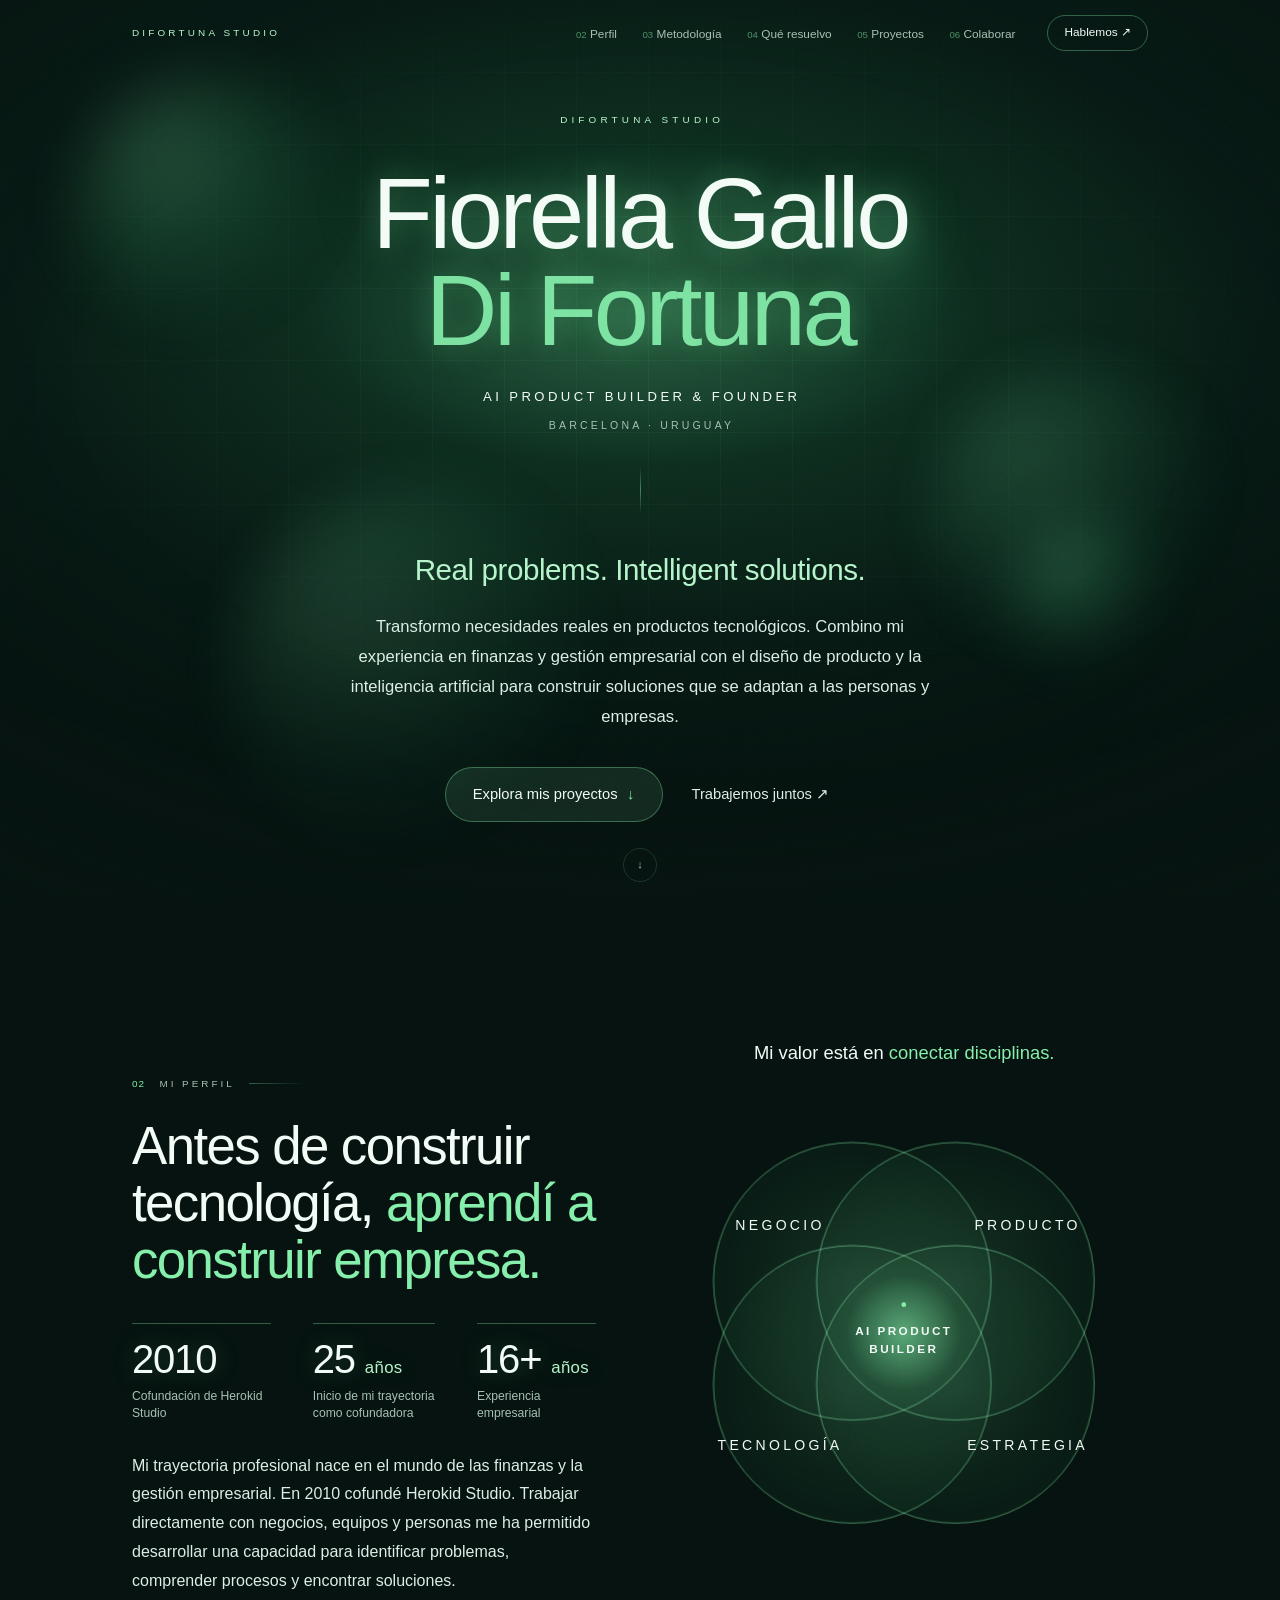
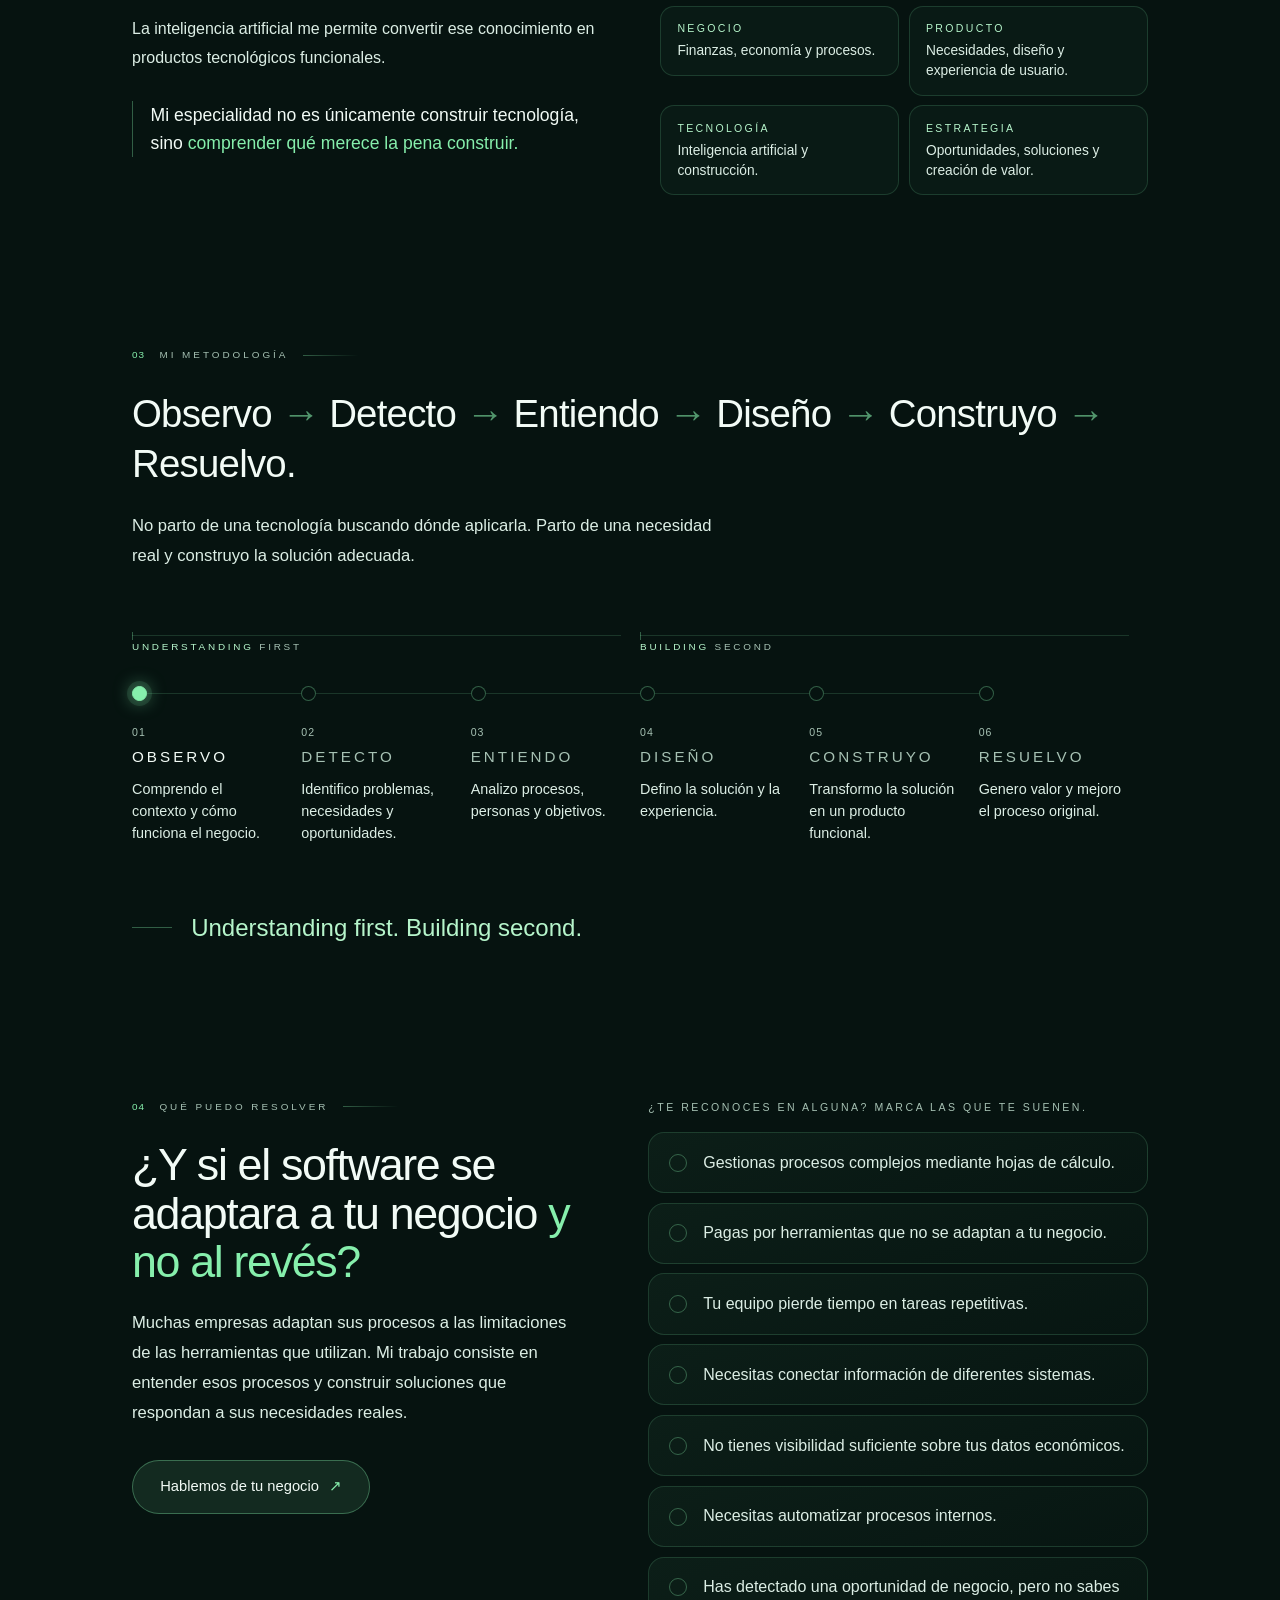
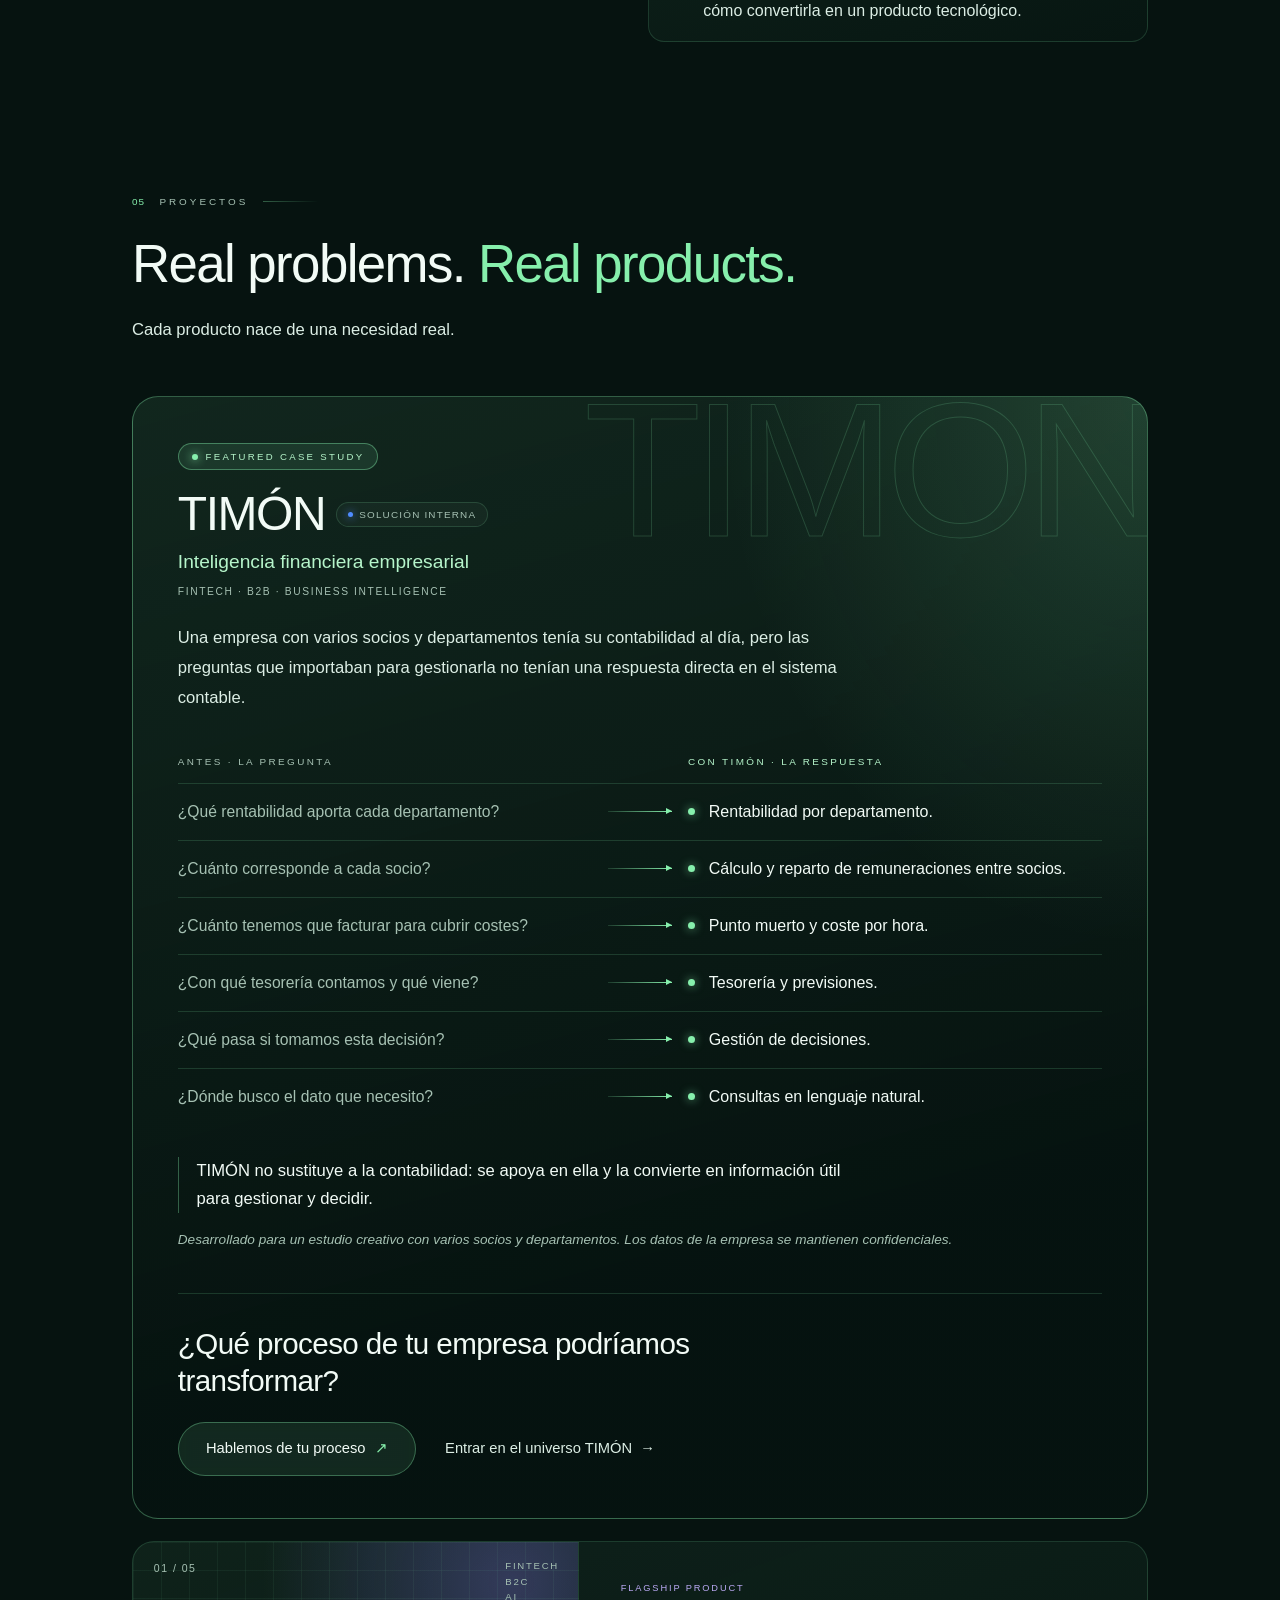
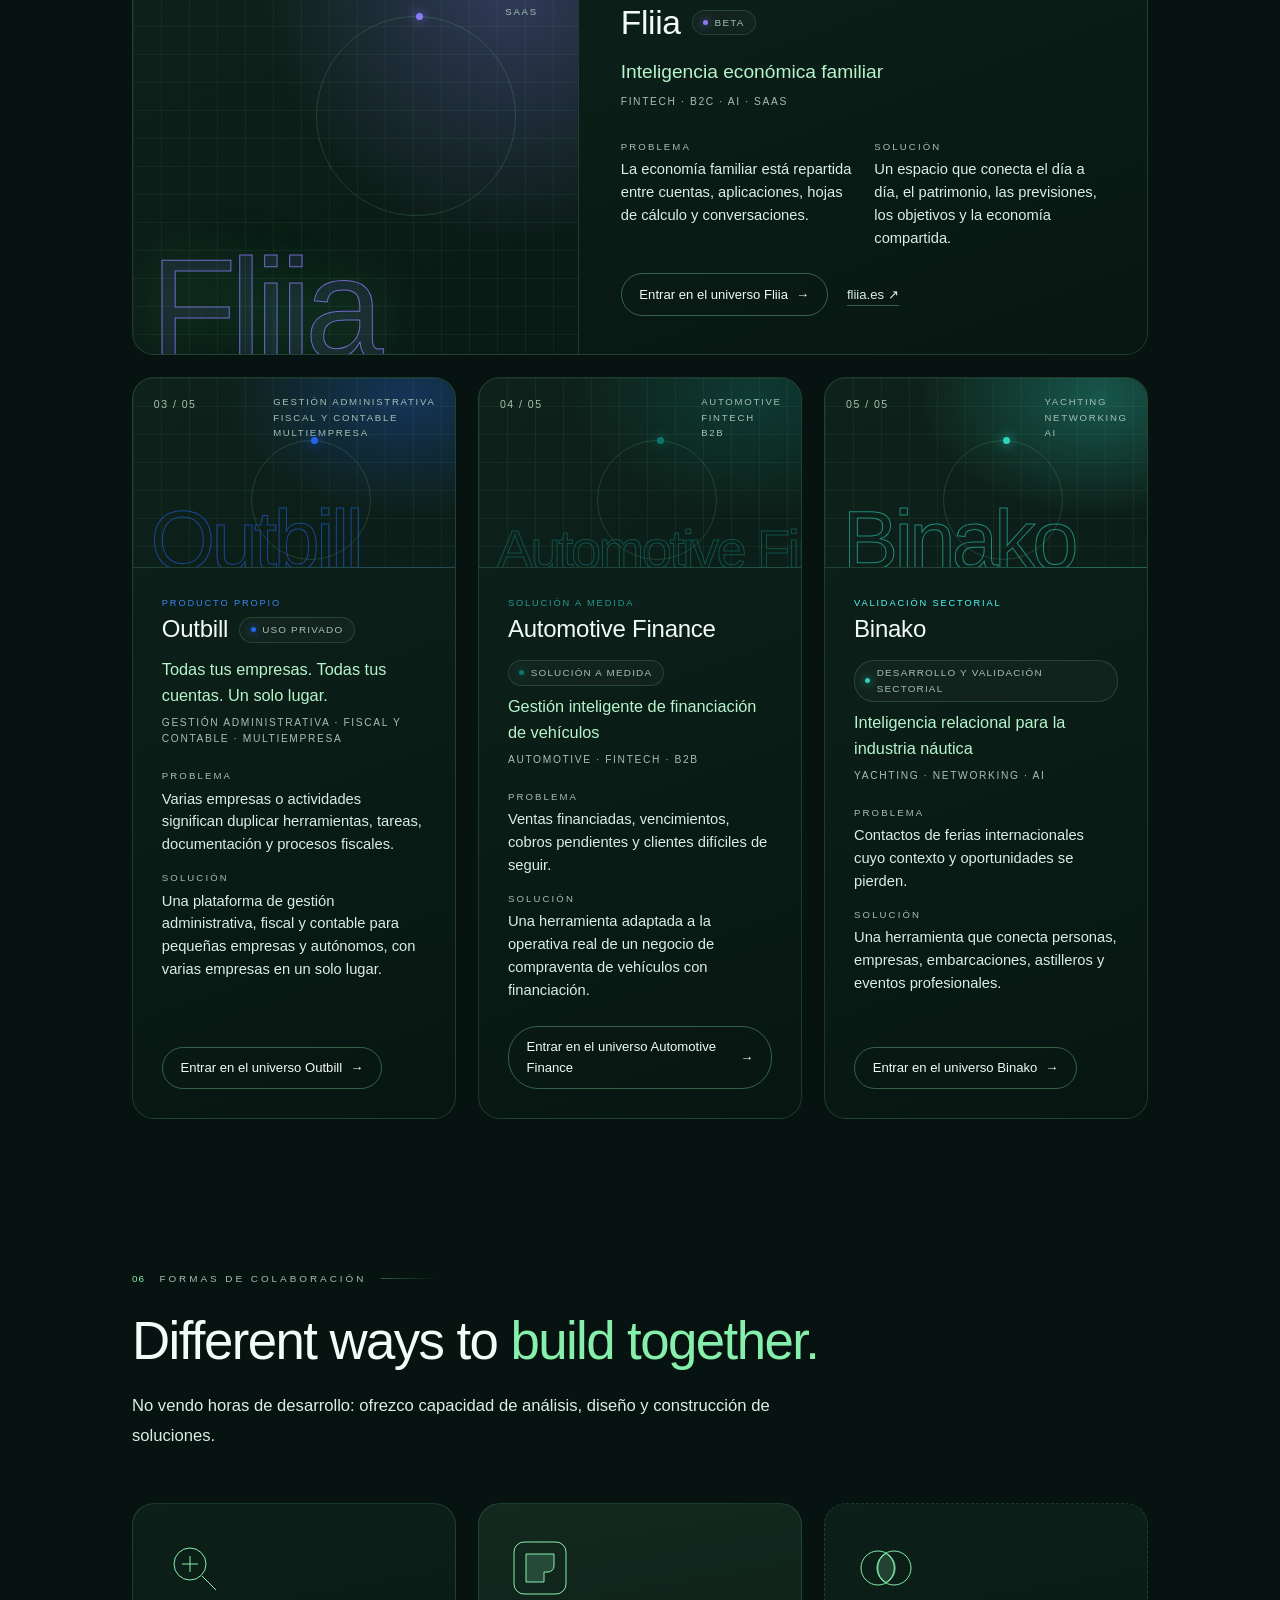
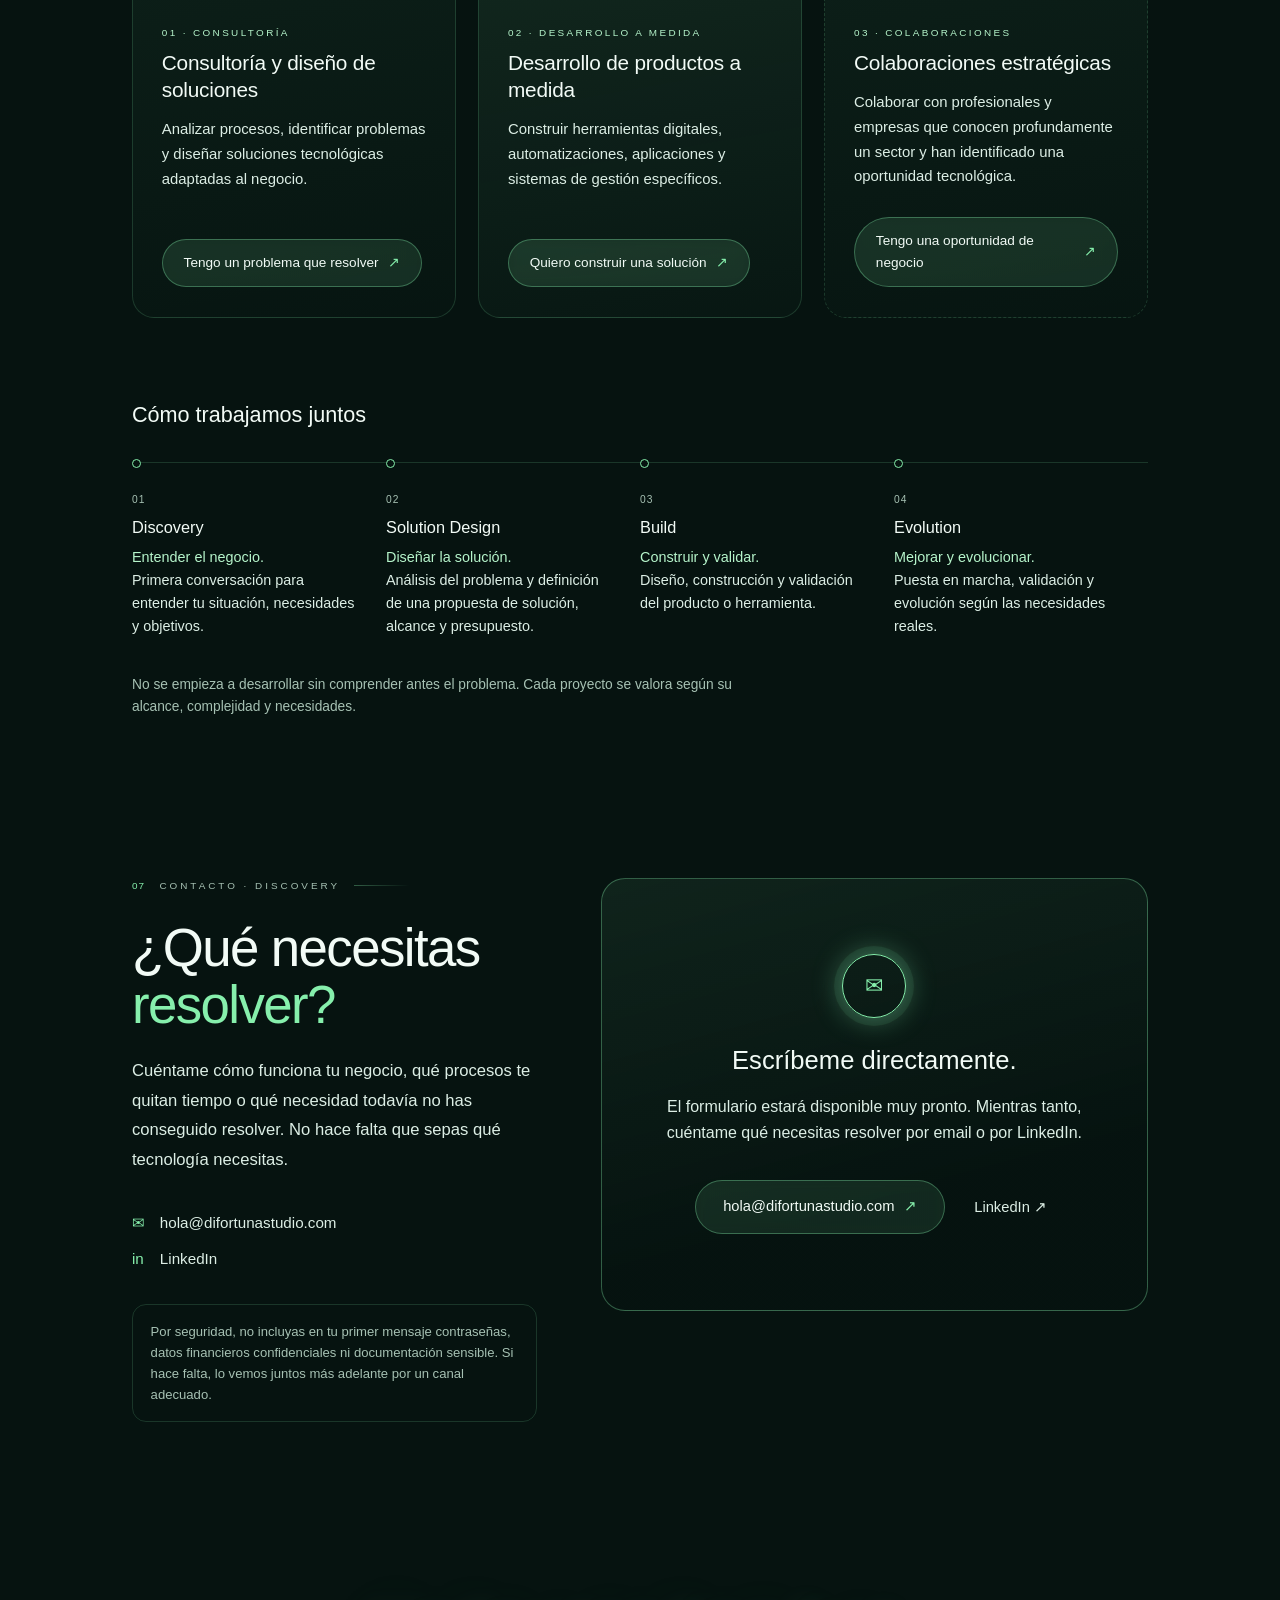
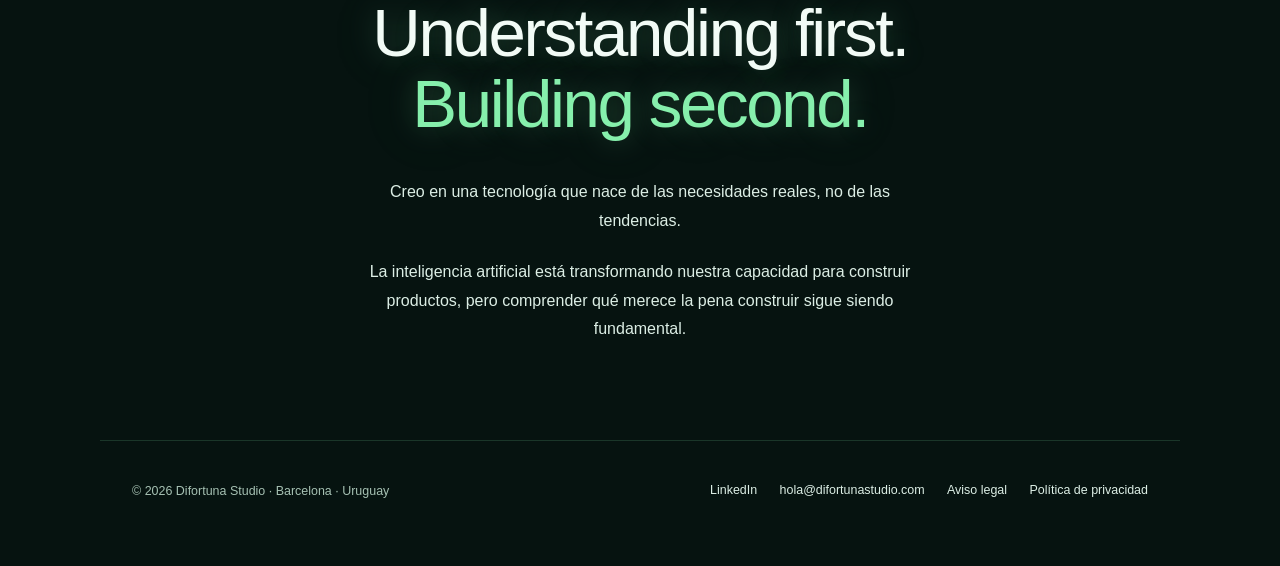
==== commit e49aaa80: "Combinación definitiva: portadas originales con experiencias y nuevo Outbill - Fliia, Automotive Fin" ====
--- a/index.html
+++ b/index.html
@@ -1632,7 +1632,7 @@
 
                         <!-- El caso de estudio y las tarjetas los escribe generar.mjs a partir de proyectos.js. No editar a mano. -->
             <div id="caso-destacado"><!-- generado:caso --><article class="caso reveal" style="--acento:#4f8cff" aria-labelledby="caso-timon"><span class="caso-fondo" aria-hidden="true">TIMÓN</span><span class="caso-etiqueta" lang="en">Featured Case Study</span><div class="proyecto-top"><h3 class="caso-nombre" id="caso-timon">TIMÓN</h3><span class="estado">Solución interna</span></div><p class="proyecto-claim">Inteligencia financiera empresarial</p><p class="proyecto-tags">Fintech · B2B · Business Intelligence</p><p class="caso-intro">Una empresa con varios socios y departamentos tenía su contabilidad al día, pero las preguntas que importaban para gestionarla no tenían una respuesta directa en el sistema contable.</p><div class="caso-tabla"><div class="caso-encabezados" aria-hidden="true"><span>Antes · La pregunta</span><span>Con TIMÓN · La respuesta</span></div><ol class="caso-pares"><li class="caso-par reveal" style="--d:0s"><p class="antes"><span class="et">Antes</span>¿Qué rentabilidad aporta cada departamento?</p><span class="paso-flecha" aria-hidden="true"></span><p class="despues"><span class="et">Con TIMÓN</span>Rentabilidad por departamento.</p></li><li class="caso-par reveal" style="--d:0.09s"><p class="antes"><span class="et">Antes</span>¿Cuánto corresponde a cada socio?</p><span class="paso-flecha" aria-hidden="true"></span><p class="despues"><span class="et">Con TIMÓN</span>Cálculo y reparto de remuneraciones entre socios.</p></li><li class="caso-par reveal" style="--d:0.18s"><p class="antes"><span class="et">Antes</span>¿Cuánto tenemos que facturar para cubrir costes?</p><span class="paso-flecha" aria-hidden="true"></span><p class="despues"><span class="et">Con TIMÓN</span>Punto muerto y coste por hora.</p></li><li class="caso-par reveal" style="--d:0.27s"><p class="antes"><span class="et">Antes</span>¿Con qué tesorería contamos y qué viene?</p><span class="paso-flecha" aria-hidden="true"></span><p class="despues"><span class="et">Con TIMÓN</span>Tesorería y previsiones.</p></li><li class="caso-par reveal" style="--d:0.36s"><p class="antes"><span class="et">Antes</span>¿Qué pasa si tomamos esta decisión?</p><span class="paso-flecha" aria-hidden="true"></span><p class="despues"><span class="et">Con TIMÓN</span>Gestión de decisiones.</p></li><li class="caso-par reveal" style="--d:0.44999999999999996s"><p class="antes"><span class="et">Antes</span>¿Dónde busco el dato que necesito?</p><span class="paso-flecha" aria-hidden="true"></span><p class="despues"><span class="et">Con TIMÓN</span>Consultas en lenguaje natural.</p></li></ol></div><p class="caso-cierre">TIMÓN no sustituye a la contabilidad: se apoya en ella y la convierte en información útil para gestionar y decidir.</p><p class="origen">Desarrollado para un estudio creativo con varios socios y departamentos. Los datos de la empresa se mantienen confidenciales.</p><div class="caso-cta"><p class="caso-pregunta">¿Qué proceso de tu empresa podríamos transformar?</p><div class="caso-acciones"><a href="#contacto" class="boton" data-tipo="consultoria" data-evento="cta-caso-timon">Hablemos de tu proceso <span class="flecha">↗</span></a><a class="boton-texto" href="proyectos/timon.html" data-entrar="timon">Entrar en el universo TIMÓN <span aria-hidden="true">→</span></a></div></div></article><!-- /generado:caso --></div>
-            <div class="proyectos-grid" id="proyectos-grid"><!-- generado:tarjetas --><article class="proyecto reveal destacado" style="--d:0s;--acento:#8b7cf6"><div class="proyecto-visual" aria-hidden="true"><span class="visual-num">01 / 05</span><span class="visual-sectores">Fintech<br>B2C<br>AI<br>SaaS</span><span class="visual-orbita"></span><span class="visual-nombre">Fliia</span></div><div class="proyecto-cuerpo"><span class="insignia" lang="en">Flagship Product</span><div class="proyecto-top"><h3 class="proyecto-nombre">Fliia</h3><span class="estado">Beta</span></div><p class="proyecto-claim">Inteligencia económica familiar</p><p class="proyecto-tags">Fintech · B2C · AI · SaaS</p><dl class="proyecto-ps"><div><dt>Problema</dt><dd>La economía familiar está repartida entre cuentas, aplicaciones, hojas de cálculo y conversaciones.</dd></div><div><dt>Solución</dt><dd>Un espacio que conecta el día a día, el patrimonio, las previsiones, los objetivos y la economía compartida.</dd></div></dl><div class="proyecto-acciones"><a class="abrir-ficha" href="proyectos/fliia.html" data-entrar="fliia">Entrar en el universo Fliia <span aria-hidden="true">→</span></a><a class="enlace-externo" href="https://fliia.es" target="_blank" rel="noopener" data-evento="web-fliia">fliia.es ↗</a></div></div></article><article class="proyecto reveal" style="--d:0.08s;--acento:#2563eb"><div class="proyecto-visual" aria-hidden="true"><span class="visual-num">03 / 05</span><span class="visual-sectores">Accounting<br>Fintech<br>Multiempresa</span><span class="visual-orbita"></span><span class="visual-nombre">Outbill</span></div><div class="proyecto-cuerpo"><span class="insignia">Producto propio</span><div class="proyecto-top"><h3 class="proyecto-nombre">Outbill</h3><span class="estado">Uso privado</span></div><p class="proyecto-claim">Gestión empresarial sin fronteras</p><p class="proyecto-tags">Accounting · Fintech · Multiempresa</p><dl class="proyecto-ps"><div><dt>Problema</dt><dd>Varias empresas significan duplicar herramientas, tareas, documentación y procesos fiscales.</dd></div><div><dt>Solución</dt><dd>Una plataforma multiempresa que centraliza la gestión administrativa y prepara la información para la gestoría.</dd></div></dl><div class="proyecto-acciones"><a class="abrir-ficha" href="proyectos/outbill.html" data-entrar="outbill">Entrar en el universo Outbill <span aria-hidden="true">→</span></a></div></div></article><article class="proyecto reveal" style="--d:0.16s;--acento:#0f766e"><div class="proyecto-visual" aria-hidden="true"><span class="visual-num">04 / 05</span><span class="visual-sectores">Automotive<br>Fintech<br>B2B</span><span class="visual-orbita"></span><span class="visual-nombre largo">Automotive Finance</span></div><div class="proyecto-cuerpo"><span class="insignia">Solución a medida</span><div class="proyecto-top"><h3 class="proyecto-nombre">Automotive Finance</h3><span class="estado">Solución a medida</span></div><p class="proyecto-claim">Gestión inteligente de financiación de vehículos</p><p class="proyecto-tags">Automotive · Fintech · B2B</p><dl class="proyecto-ps"><div><dt>Problema</dt><dd>Ventas financiadas, vencimientos, cobros pendientes y clientes difíciles de seguir.</dd></div><div><dt>Solución</dt><dd>Una herramienta adaptada a la operativa real de un negocio de compraventa de vehículos con financiación.</dd></div></dl><div class="proyecto-acciones"><a class="abrir-ficha" href="proyectos/automotive.html" data-entrar="automotive">Entrar en el universo Automotive Finance <span aria-hidden="true">→</span></a></div></div></article><article class="proyecto reveal" style="--d:0.24s;--acento:#2dd4bf"><div class="proyecto-visual" aria-hidden="true"><span class="visual-num">05 / 05</span><span class="visual-sectores">Yachting<br>Networking<br>AI</span><span class="visual-orbita"></span><span class="visual-nombre">Binako</span></div><div class="proyecto-cuerpo"><span class="insignia">Validación sectorial</span><div class="proyecto-top"><h3 class="proyecto-nombre">Binako</h3><span class="estado">Desarrollo y validación sectorial</span></div><p class="proyecto-claim">Inteligencia relacional para la industria náutica</p><p class="proyecto-tags">Yachting · Networking · AI</p><dl class="proyecto-ps"><div><dt>Problema</dt><dd>Contactos de ferias internacionales cuyo contexto y oportunidades se pierden.</dd></div><div><dt>Solución</dt><dd>Una herramienta que conecta personas, empresas, embarcaciones, astilleros y eventos profesionales.</dd></div></dl><div class="proyecto-acciones"><a class="abrir-ficha" href="proyectos/nautico.html" data-entrar="nautico">Entrar en el universo Binako <span aria-hidden="true">→</span></a></div></div></article><!-- /generado:tarjetas --></div>
+            <div class="proyectos-grid" id="proyectos-grid"><!-- generado:tarjetas --><article class="proyecto reveal destacado" style="--d:0s;--acento:#8b7cf6"><div class="proyecto-visual" aria-hidden="true"><span class="visual-num">01 / 05</span><span class="visual-sectores">Fintech<br>B2C<br>AI<br>SaaS</span><span class="visual-orbita"></span><span class="visual-nombre">Fliia</span></div><div class="proyecto-cuerpo"><span class="insignia" lang="en">Flagship Product</span><div class="proyecto-top"><h3 class="proyecto-nombre">Fliia</h3><span class="estado">Beta</span></div><p class="proyecto-claim">Inteligencia económica familiar</p><p class="proyecto-tags">Fintech · B2C · AI · SaaS</p><dl class="proyecto-ps"><div><dt>Problema</dt><dd>La economía familiar está repartida entre cuentas, aplicaciones, hojas de cálculo y conversaciones.</dd></div><div><dt>Solución</dt><dd>Un espacio que conecta el día a día, el patrimonio, las previsiones, los objetivos y la economía compartida.</dd></div></dl><div class="proyecto-acciones"><a class="abrir-ficha" href="proyectos/fliia.html" data-entrar="fliia">Entrar en el universo Fliia <span aria-hidden="true">→</span></a><a class="enlace-externo" href="https://fliia.es" target="_blank" rel="noopener" data-evento="web-fliia">fliia.es ↗</a></div></div></article><article class="proyecto reveal" style="--d:0.08s;--acento:#2563eb"><div class="proyecto-visual" aria-hidden="true"><span class="visual-num">03 / 05</span><span class="visual-sectores">Gestión administrativa<br>Fiscal y contable<br>Multiempresa</span><span class="visual-orbita"></span><span class="visual-nombre">Outbill</span></div><div class="proyecto-cuerpo"><span class="insignia">Producto propio</span><div class="proyecto-top"><h3 class="proyecto-nombre">Outbill</h3><span class="estado">Uso privado</span></div><p class="proyecto-claim">Todas tus empresas. Todas tus cuentas. Un solo lugar.</p><p class="proyecto-tags">Gestión administrativa · Fiscal y contable · Multiempresa</p><dl class="proyecto-ps"><div><dt>Problema</dt><dd>Varias empresas o actividades significan duplicar herramientas, tareas, documentación y procesos fiscales.</dd></div><div><dt>Solución</dt><dd>Una plataforma de gestión administrativa, fiscal y contable para pequeñas empresas y autónomos, con varias empresas en un solo lugar.</dd></div></dl><div class="proyecto-acciones"><a class="abrir-ficha" href="proyectos/outbill.html" data-entrar="outbill">Entrar en el universo Outbill <span aria-hidden="true">→</span></a></div></div></article><article class="proyecto reveal" style="--d:0.16s;--acento:#0f766e"><div class="proyecto-visual" aria-hidden="true"><span class="visual-num">04 / 05</span><span class="visual-sectores">Automotive<br>Fintech<br>B2B</span><span class="visual-orbita"></span><span class="visual-nombre largo">Automotive Finance</span></div><div class="proyecto-cuerpo"><span class="insignia">Solución a medida</span><div class="proyecto-top"><h3 class="proyecto-nombre">Automotive Finance</h3><span class="estado">Solución a medida</span></div><p class="proyecto-claim">Gestión inteligente de financiación de vehículos</p><p class="proyecto-tags">Automotive · Fintech · B2B</p><dl class="proyecto-ps"><div><dt>Problema</dt><dd>Ventas financiadas, vencimientos, cobros pendientes y clientes difíciles de seguir.</dd></div><div><dt>Solución</dt><dd>Una herramienta adaptada a la operativa real de un negocio de compraventa de vehículos con financiación.</dd></div></dl><div class="proyecto-acciones"><a class="abrir-ficha" href="proyectos/automotive.html" data-entrar="automotive">Entrar en el universo Automotive Finance <span aria-hidden="true">→</span></a></div></div></article><article class="proyecto reveal" style="--d:0.24s;--acento:#2dd4bf"><div class="proyecto-visual" aria-hidden="true"><span class="visual-num">05 / 05</span><span class="visual-sectores">Yachting<br>Networking<br>AI</span><span class="visual-orbita"></span><span class="visual-nombre">Binako</span></div><div class="proyecto-cuerpo"><span class="insignia">Validación sectorial</span><div class="proyecto-top"><h3 class="proyecto-nombre">Binako</h3><span class="estado">Desarrollo y validación sectorial</span></div><p class="proyecto-claim">Inteligencia relacional para la industria náutica</p><p class="proyecto-tags">Yachting · Networking · AI</p><dl class="proyecto-ps"><div><dt>Problema</dt><dd>Contactos de ferias internacionales cuyo contexto y oportunidades se pierden.</dd></div><div><dt>Solución</dt><dd>Una herramienta que conecta personas, empresas, embarcaciones, astilleros y eventos profesionales.</dd></div></dl><div class="proyecto-acciones"><a class="abrir-ficha" href="proyectos/nautico.html" data-entrar="nautico">Entrar en el universo Binako <span aria-hidden="true">→</span></a></div></div></article><!-- /generado:tarjetas --></div>
         </section>
 
         <!-- ===== 06 · FORMAS DE COLABORACIÓN ===== -->
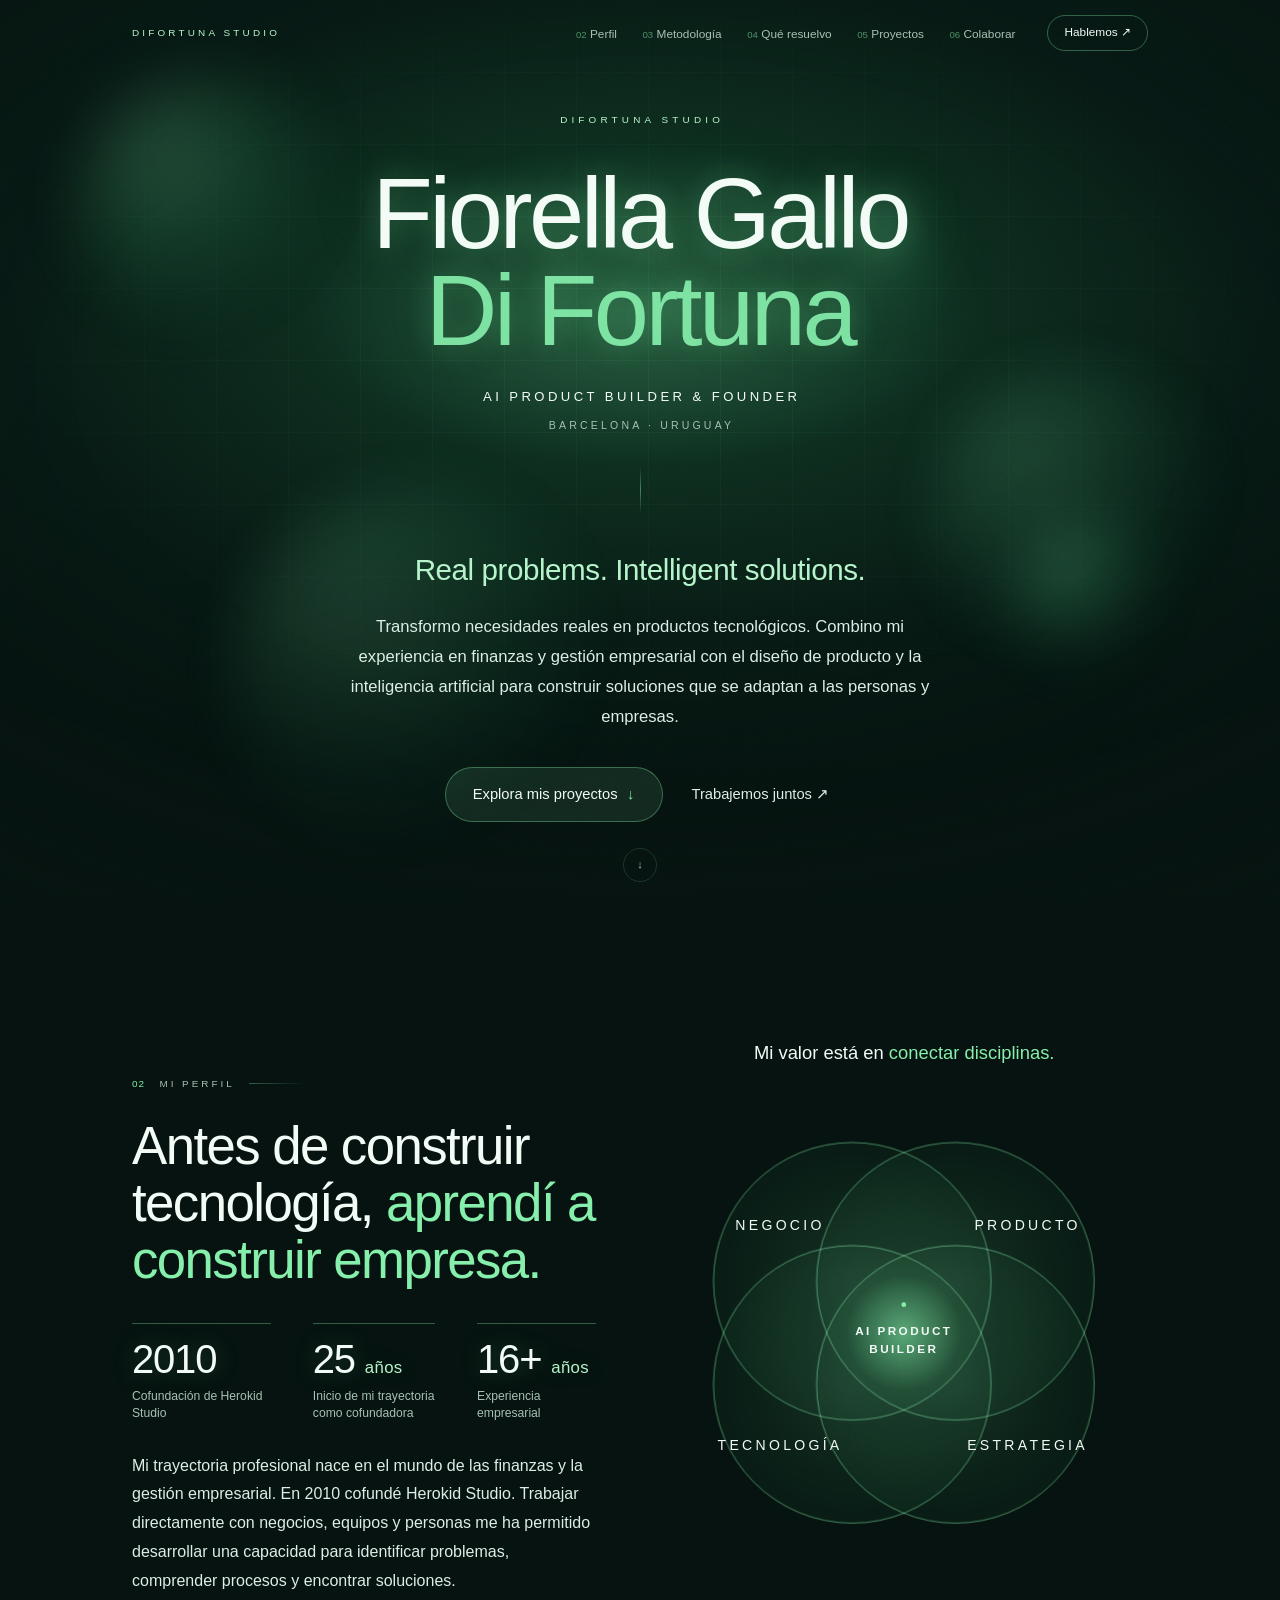
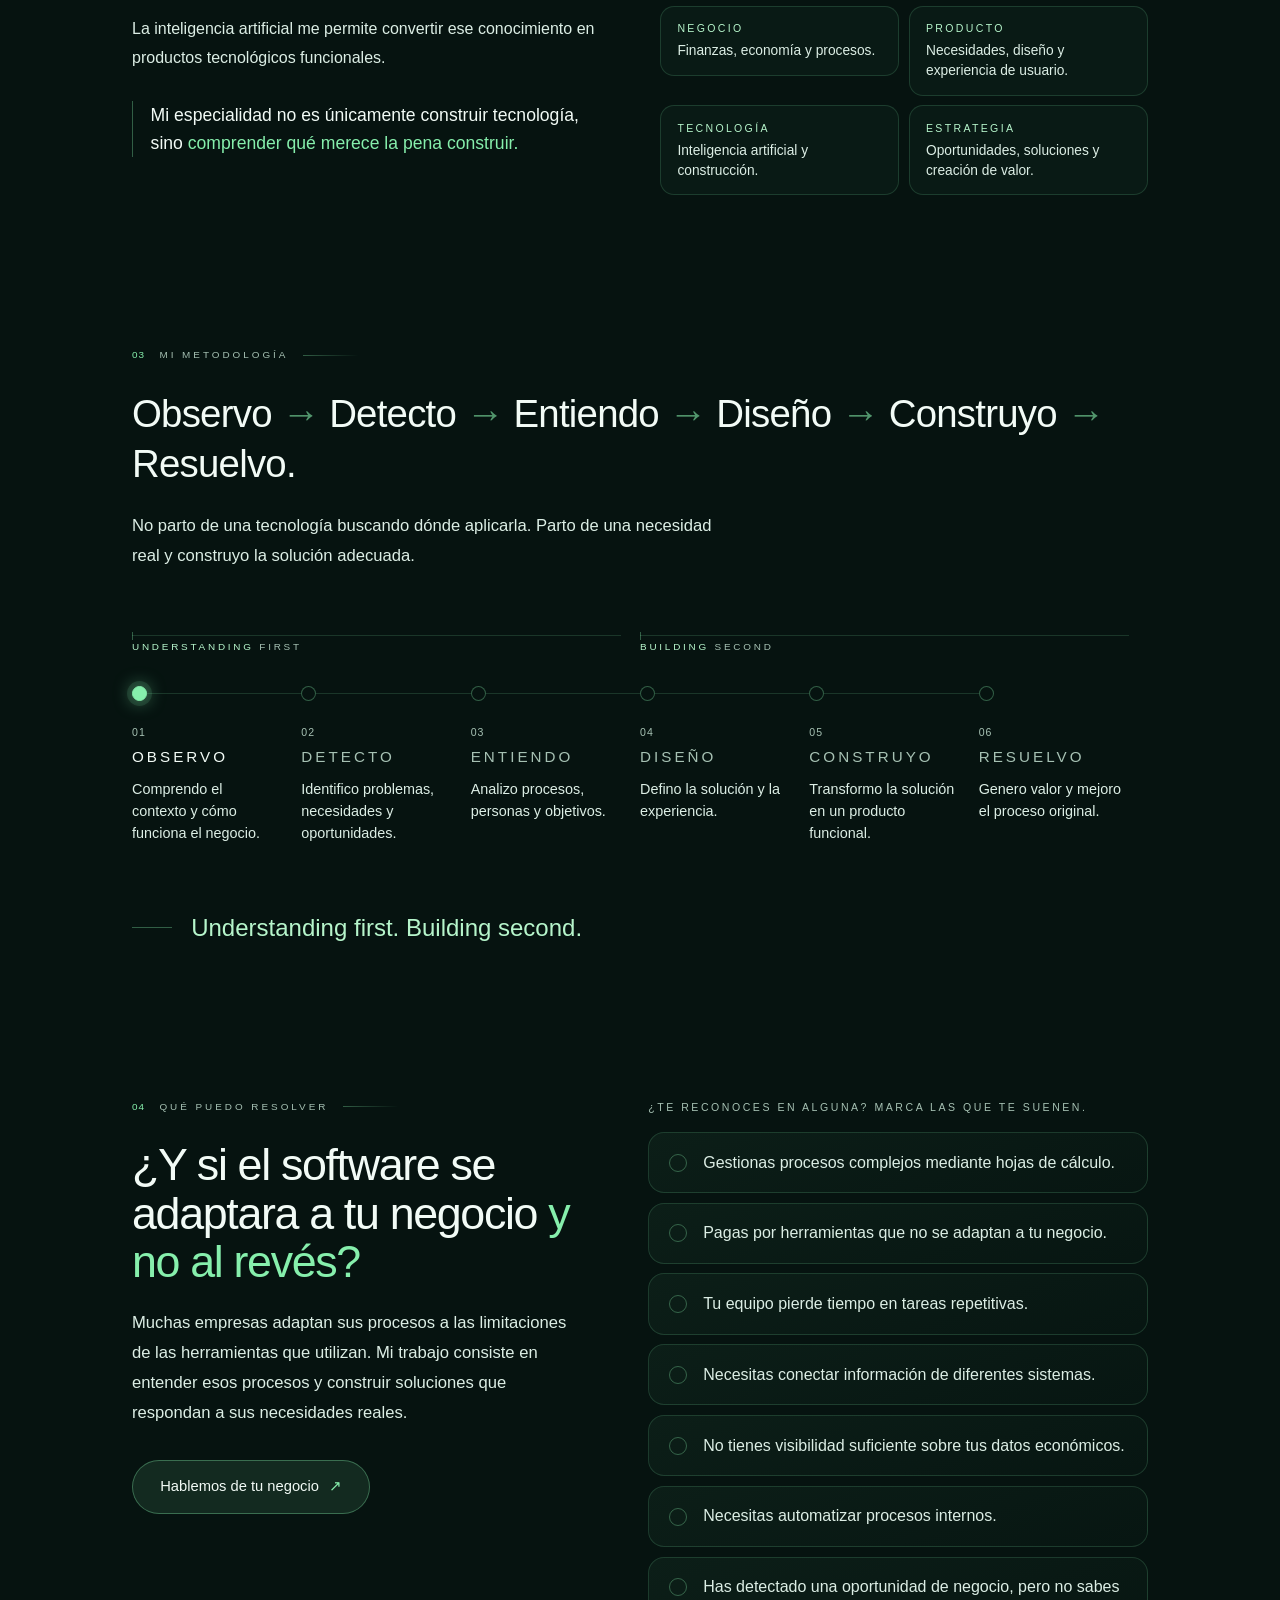
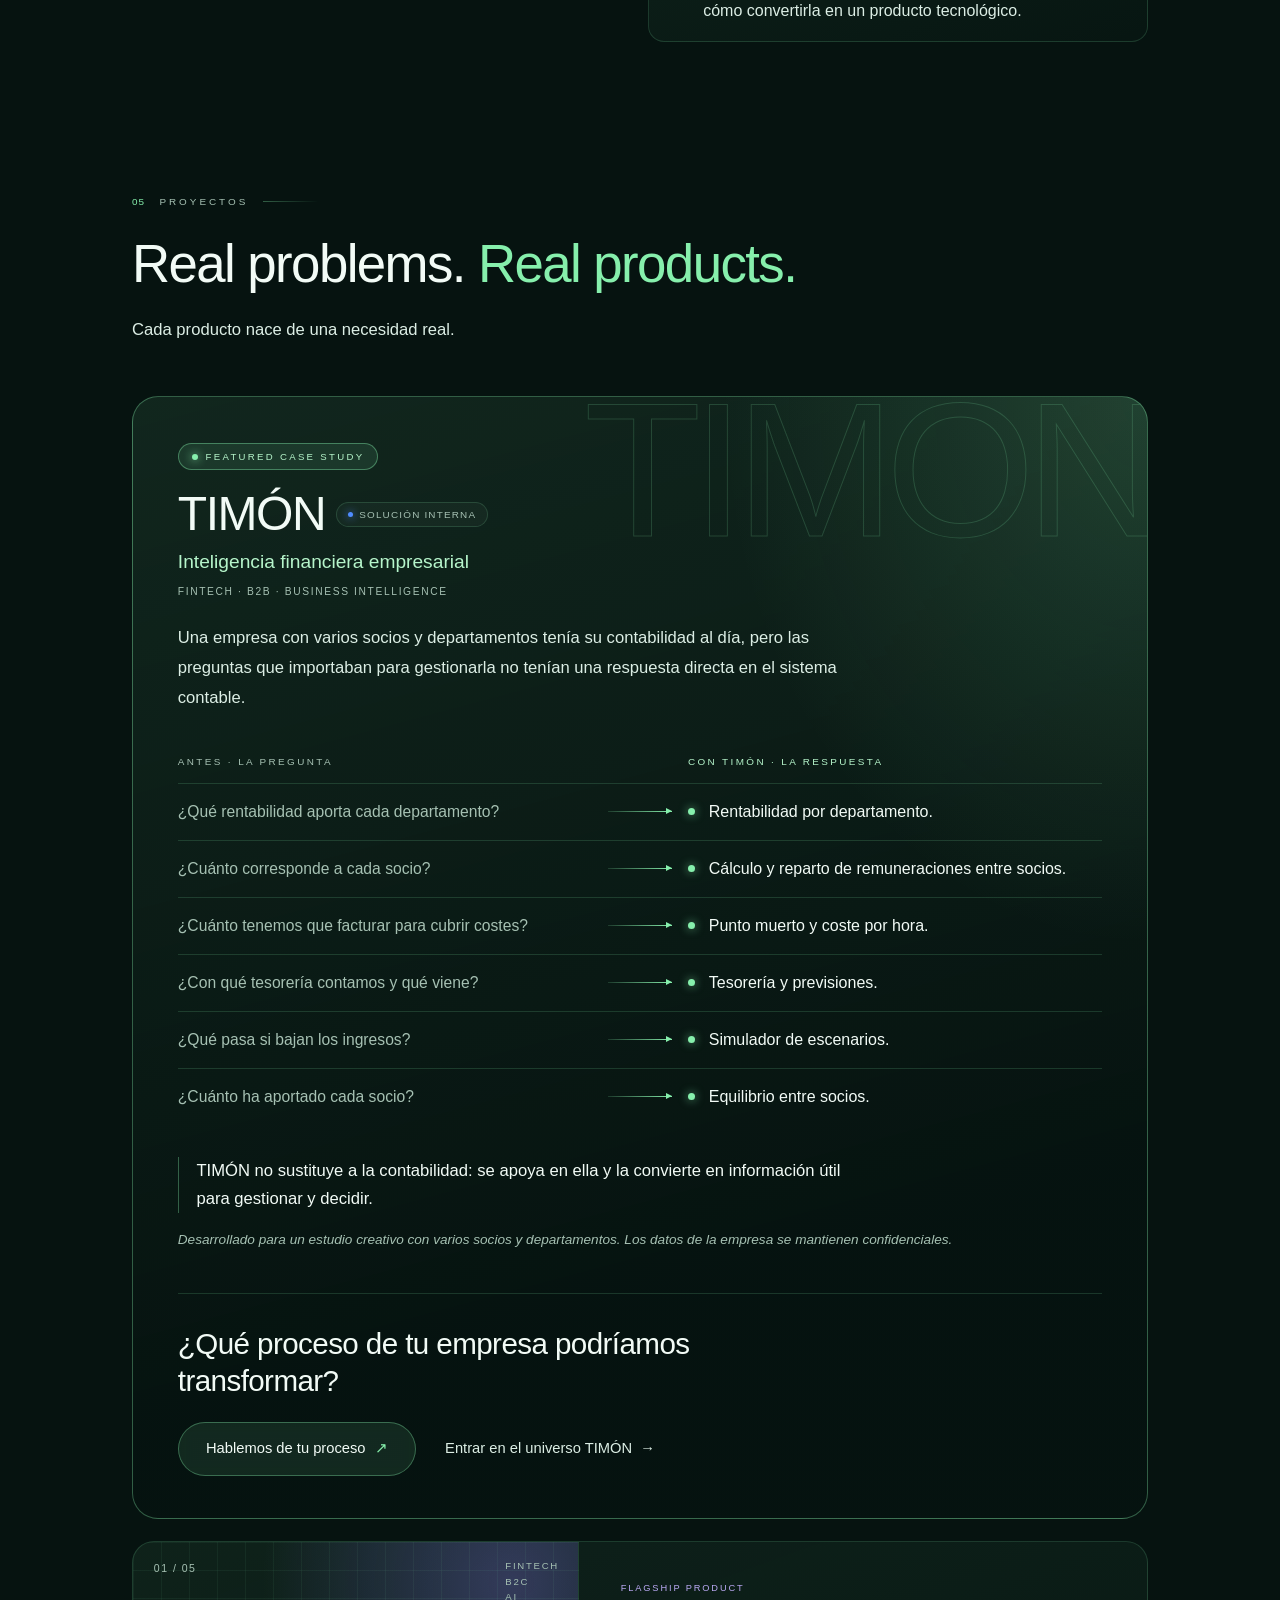
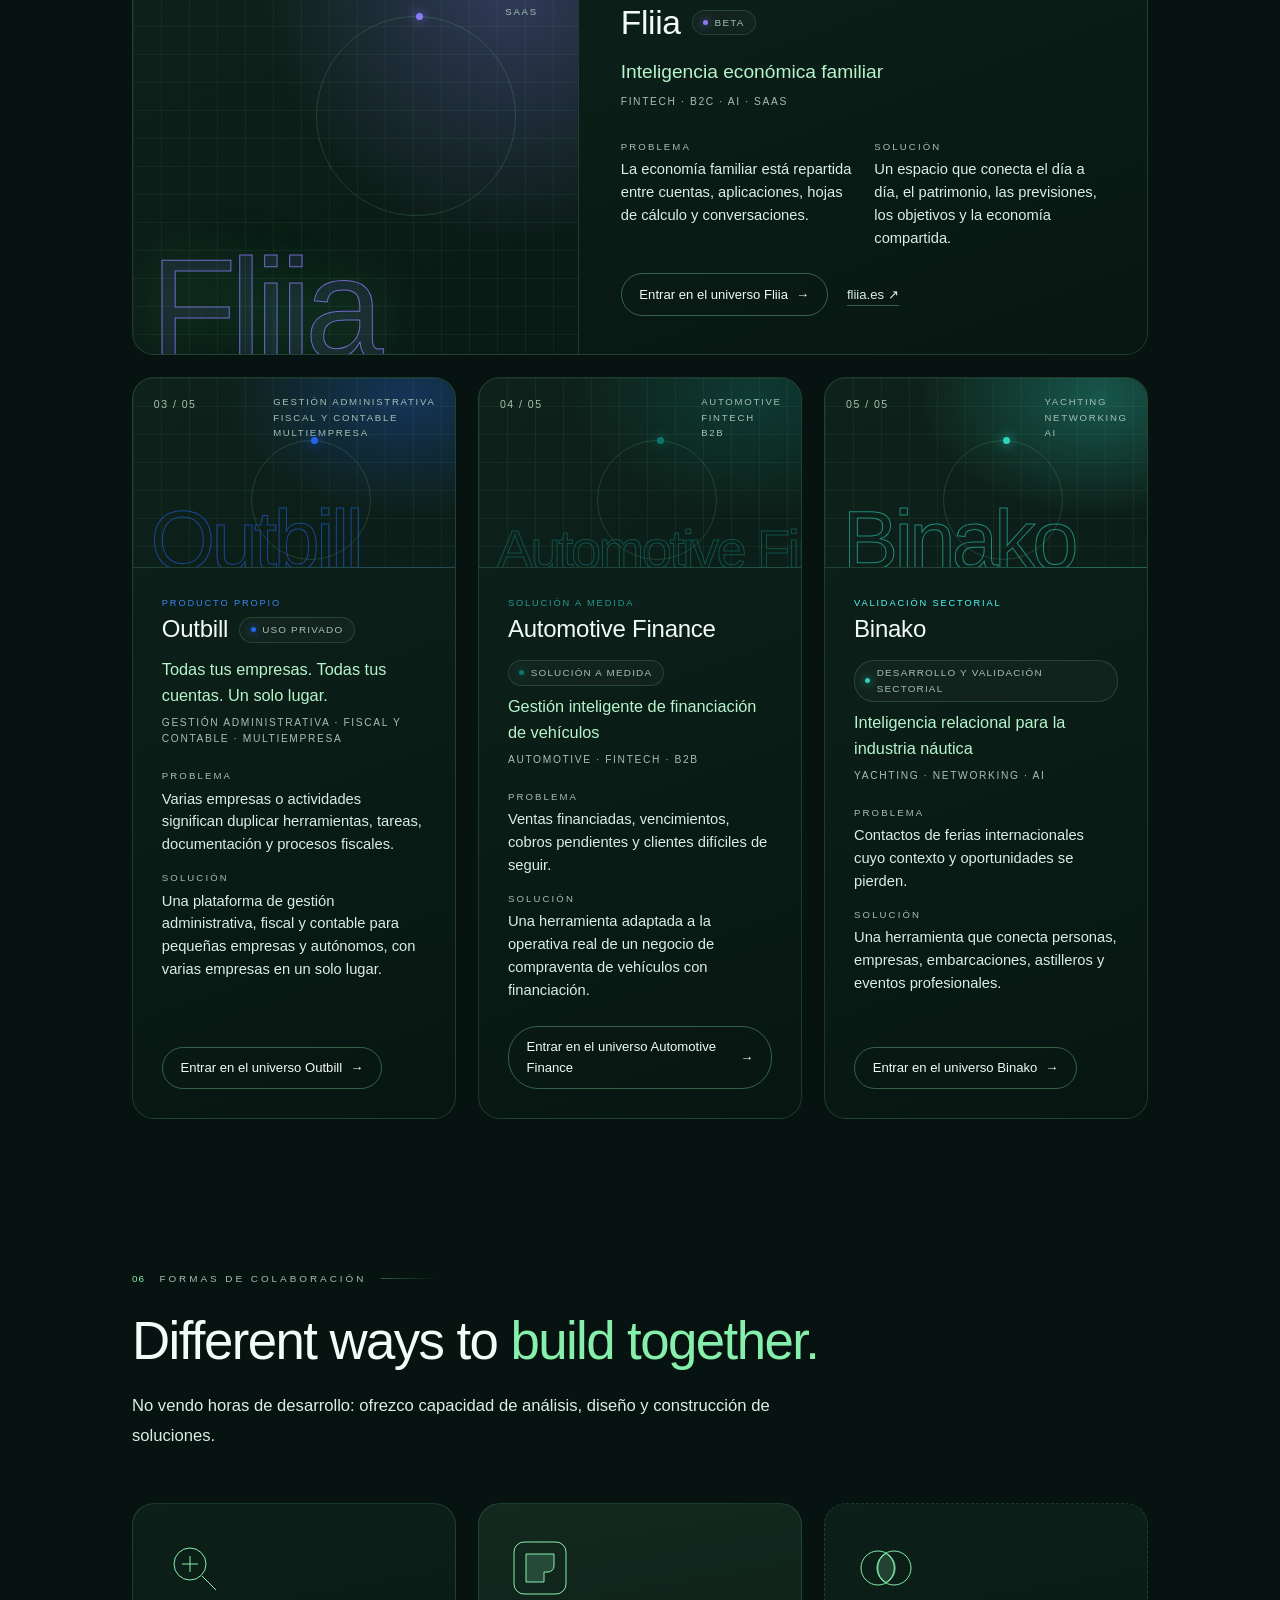
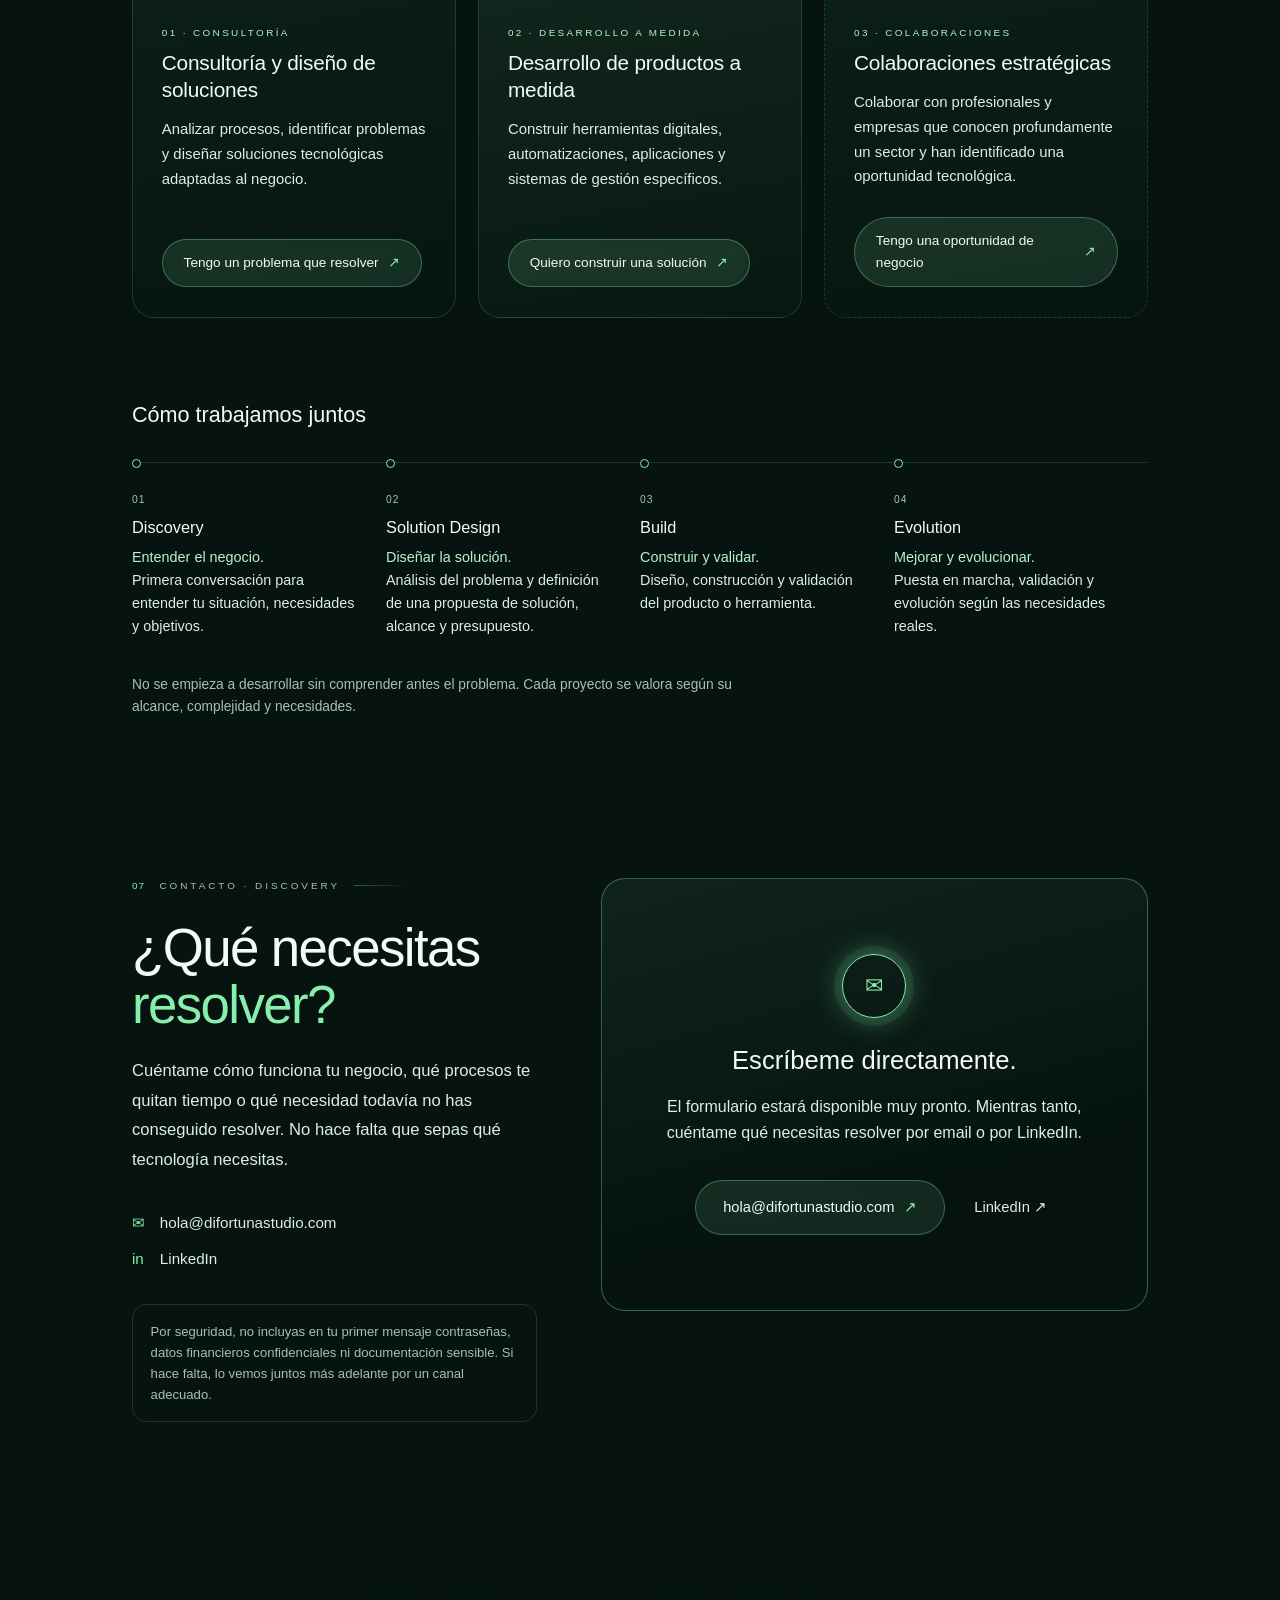
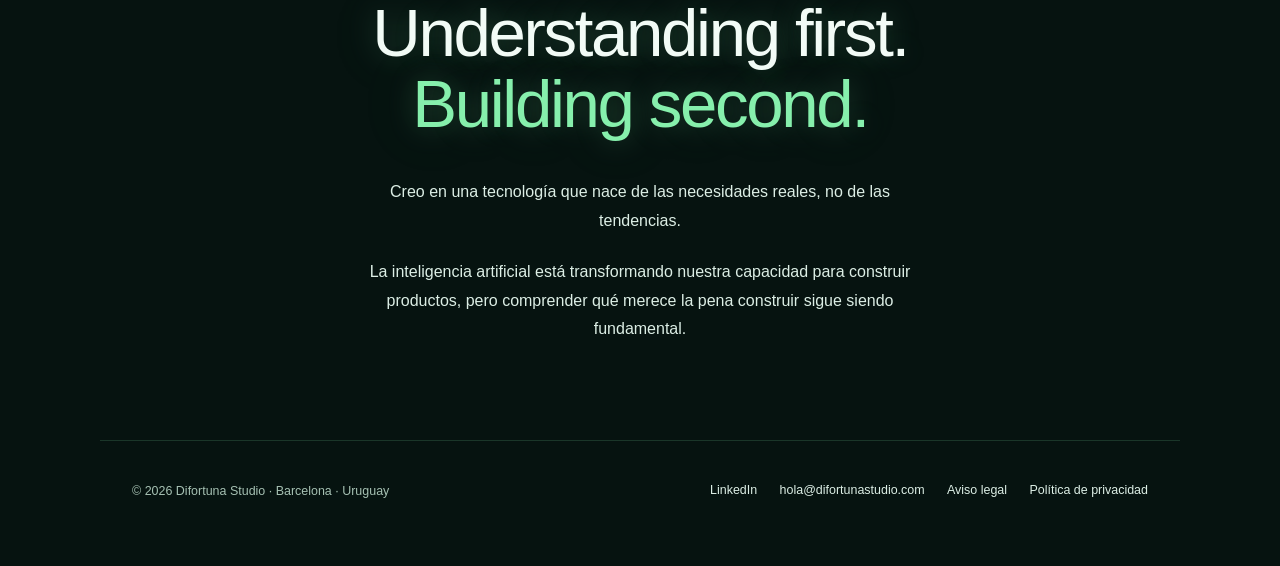
==== commit 6bef9aae: "Demos ajustadas a las funcionalidades reales de cada producto Tras la auditoría del código de cada a" ====
--- a/index.html
+++ b/index.html
@@ -1631,7 +1631,7 @@
             <p class="sec-intro reveal">Cada producto nace de una necesidad real.</p>
 
                         <!-- El caso de estudio y las tarjetas los escribe generar.mjs a partir de proyectos.js. No editar a mano. -->
-            <div id="caso-destacado"><!-- generado:caso --><article class="caso reveal" style="--acento:#4f8cff" aria-labelledby="caso-timon"><span class="caso-fondo" aria-hidden="true">TIMÓN</span><span class="caso-etiqueta" lang="en">Featured Case Study</span><div class="proyecto-top"><h3 class="caso-nombre" id="caso-timon">TIMÓN</h3><span class="estado">Solución interna</span></div><p class="proyecto-claim">Inteligencia financiera empresarial</p><p class="proyecto-tags">Fintech · B2B · Business Intelligence</p><p class="caso-intro">Una empresa con varios socios y departamentos tenía su contabilidad al día, pero las preguntas que importaban para gestionarla no tenían una respuesta directa en el sistema contable.</p><div class="caso-tabla"><div class="caso-encabezados" aria-hidden="true"><span>Antes · La pregunta</span><span>Con TIMÓN · La respuesta</span></div><ol class="caso-pares"><li class="caso-par reveal" style="--d:0s"><p class="antes"><span class="et">Antes</span>¿Qué rentabilidad aporta cada departamento?</p><span class="paso-flecha" aria-hidden="true"></span><p class="despues"><span class="et">Con TIMÓN</span>Rentabilidad por departamento.</p></li><li class="caso-par reveal" style="--d:0.09s"><p class="antes"><span class="et">Antes</span>¿Cuánto corresponde a cada socio?</p><span class="paso-flecha" aria-hidden="true"></span><p class="despues"><span class="et">Con TIMÓN</span>Cálculo y reparto de remuneraciones entre socios.</p></li><li class="caso-par reveal" style="--d:0.18s"><p class="antes"><span class="et">Antes</span>¿Cuánto tenemos que facturar para cubrir costes?</p><span class="paso-flecha" aria-hidden="true"></span><p class="despues"><span class="et">Con TIMÓN</span>Punto muerto y coste por hora.</p></li><li class="caso-par reveal" style="--d:0.27s"><p class="antes"><span class="et">Antes</span>¿Con qué tesorería contamos y qué viene?</p><span class="paso-flecha" aria-hidden="true"></span><p class="despues"><span class="et">Con TIMÓN</span>Tesorería y previsiones.</p></li><li class="caso-par reveal" style="--d:0.36s"><p class="antes"><span class="et">Antes</span>¿Qué pasa si tomamos esta decisión?</p><span class="paso-flecha" aria-hidden="true"></span><p class="despues"><span class="et">Con TIMÓN</span>Gestión de decisiones.</p></li><li class="caso-par reveal" style="--d:0.44999999999999996s"><p class="antes"><span class="et">Antes</span>¿Dónde busco el dato que necesito?</p><span class="paso-flecha" aria-hidden="true"></span><p class="despues"><span class="et">Con TIMÓN</span>Consultas en lenguaje natural.</p></li></ol></div><p class="caso-cierre">TIMÓN no sustituye a la contabilidad: se apoya en ella y la convierte en información útil para gestionar y decidir.</p><p class="origen">Desarrollado para un estudio creativo con varios socios y departamentos. Los datos de la empresa se mantienen confidenciales.</p><div class="caso-cta"><p class="caso-pregunta">¿Qué proceso de tu empresa podríamos transformar?</p><div class="caso-acciones"><a href="#contacto" class="boton" data-tipo="consultoria" data-evento="cta-caso-timon">Hablemos de tu proceso <span class="flecha">↗</span></a><a class="boton-texto" href="proyectos/timon.html" data-entrar="timon">Entrar en el universo TIMÓN <span aria-hidden="true">→</span></a></div></div></article><!-- /generado:caso --></div>
+            <div id="caso-destacado"><!-- generado:caso --><article class="caso reveal" style="--acento:#4f8cff" aria-labelledby="caso-timon"><span class="caso-fondo" aria-hidden="true">TIMÓN</span><span class="caso-etiqueta" lang="en">Featured Case Study</span><div class="proyecto-top"><h3 class="caso-nombre" id="caso-timon">TIMÓN</h3><span class="estado">Solución interna</span></div><p class="proyecto-claim">Inteligencia financiera empresarial</p><p class="proyecto-tags">Fintech · B2B · Business Intelligence</p><p class="caso-intro">Una empresa con varios socios y departamentos tenía su contabilidad al día, pero las preguntas que importaban para gestionarla no tenían una respuesta directa en el sistema contable.</p><div class="caso-tabla"><div class="caso-encabezados" aria-hidden="true"><span>Antes · La pregunta</span><span>Con TIMÓN · La respuesta</span></div><ol class="caso-pares"><li class="caso-par reveal" style="--d:0s"><p class="antes"><span class="et">Antes</span>¿Qué rentabilidad aporta cada departamento?</p><span class="paso-flecha" aria-hidden="true"></span><p class="despues"><span class="et">Con TIMÓN</span>Rentabilidad por departamento.</p></li><li class="caso-par reveal" style="--d:0.09s"><p class="antes"><span class="et">Antes</span>¿Cuánto corresponde a cada socio?</p><span class="paso-flecha" aria-hidden="true"></span><p class="despues"><span class="et">Con TIMÓN</span>Cálculo y reparto de remuneraciones entre socios.</p></li><li class="caso-par reveal" style="--d:0.18s"><p class="antes"><span class="et">Antes</span>¿Cuánto tenemos que facturar para cubrir costes?</p><span class="paso-flecha" aria-hidden="true"></span><p class="despues"><span class="et">Con TIMÓN</span>Punto muerto y coste por hora.</p></li><li class="caso-par reveal" style="--d:0.27s"><p class="antes"><span class="et">Antes</span>¿Con qué tesorería contamos y qué viene?</p><span class="paso-flecha" aria-hidden="true"></span><p class="despues"><span class="et">Con TIMÓN</span>Tesorería y previsiones.</p></li><li class="caso-par reveal" style="--d:0.36s"><p class="antes"><span class="et">Antes</span>¿Qué pasa si bajan los ingresos?</p><span class="paso-flecha" aria-hidden="true"></span><p class="despues"><span class="et">Con TIMÓN</span>Simulador de escenarios.</p></li><li class="caso-par reveal" style="--d:0.44999999999999996s"><p class="antes"><span class="et">Antes</span>¿Cuánto ha aportado cada socio?</p><span class="paso-flecha" aria-hidden="true"></span><p class="despues"><span class="et">Con TIMÓN</span>Equilibrio entre socios.</p></li></ol></div><p class="caso-cierre">TIMÓN no sustituye a la contabilidad: se apoya en ella y la convierte en información útil para gestionar y decidir.</p><p class="origen">Desarrollado para un estudio creativo con varios socios y departamentos. Los datos de la empresa se mantienen confidenciales.</p><div class="caso-cta"><p class="caso-pregunta">¿Qué proceso de tu empresa podríamos transformar?</p><div class="caso-acciones"><a href="#contacto" class="boton" data-tipo="consultoria" data-evento="cta-caso-timon">Hablemos de tu proceso <span class="flecha">↗</span></a><a class="boton-texto" href="proyectos/timon.html" data-entrar="timon">Entrar en el universo TIMÓN <span aria-hidden="true">→</span></a></div></div></article><!-- /generado:caso --></div>
             <div class="proyectos-grid" id="proyectos-grid"><!-- generado:tarjetas --><article class="proyecto reveal destacado" style="--d:0s;--acento:#8b7cf6"><div class="proyecto-visual" aria-hidden="true"><span class="visual-num">01 / 05</span><span class="visual-sectores">Fintech<br>B2C<br>AI<br>SaaS</span><span class="visual-orbita"></span><span class="visual-nombre">Fliia</span></div><div class="proyecto-cuerpo"><span class="insignia" lang="en">Flagship Product</span><div class="proyecto-top"><h3 class="proyecto-nombre">Fliia</h3><span class="estado">Beta</span></div><p class="proyecto-claim">Inteligencia económica familiar</p><p class="proyecto-tags">Fintech · B2C · AI · SaaS</p><dl class="proyecto-ps"><div><dt>Problema</dt><dd>La economía familiar está repartida entre cuentas, aplicaciones, hojas de cálculo y conversaciones.</dd></div><div><dt>Solución</dt><dd>Un espacio que conecta el día a día, el patrimonio, las previsiones, los objetivos y la economía compartida.</dd></div></dl><div class="proyecto-acciones"><a class="abrir-ficha" href="proyectos/fliia.html" data-entrar="fliia">Entrar en el universo Fliia <span aria-hidden="true">→</span></a><a class="enlace-externo" href="https://fliia.es" target="_blank" rel="noopener" data-evento="web-fliia">fliia.es ↗</a></div></div></article><article class="proyecto reveal" style="--d:0.08s;--acento:#2563eb"><div class="proyecto-visual" aria-hidden="true"><span class="visual-num">03 / 05</span><span class="visual-sectores">Gestión administrativa<br>Fiscal y contable<br>Multiempresa</span><span class="visual-orbita"></span><span class="visual-nombre">Outbill</span></div><div class="proyecto-cuerpo"><span class="insignia">Producto propio</span><div class="proyecto-top"><h3 class="proyecto-nombre">Outbill</h3><span class="estado">Uso privado</span></div><p class="proyecto-claim">Todas tus empresas. Todas tus cuentas. Un solo lugar.</p><p class="proyecto-tags">Gestión administrativa · Fiscal y contable · Multiempresa</p><dl class="proyecto-ps"><div><dt>Problema</dt><dd>Varias empresas o actividades significan duplicar herramientas, tareas, documentación y procesos fiscales.</dd></div><div><dt>Solución</dt><dd>Una plataforma de gestión administrativa, fiscal y contable para pequeñas empresas y autónomos, con varias empresas en un solo lugar.</dd></div></dl><div class="proyecto-acciones"><a class="abrir-ficha" href="proyectos/outbill.html" data-entrar="outbill">Entrar en el universo Outbill <span aria-hidden="true">→</span></a></div></div></article><article class="proyecto reveal" style="--d:0.16s;--acento:#0f766e"><div class="proyecto-visual" aria-hidden="true"><span class="visual-num">04 / 05</span><span class="visual-sectores">Automotive<br>Fintech<br>B2B</span><span class="visual-orbita"></span><span class="visual-nombre largo">Automotive Finance</span></div><div class="proyecto-cuerpo"><span class="insignia">Solución a medida</span><div class="proyecto-top"><h3 class="proyecto-nombre">Automotive Finance</h3><span class="estado">Solución a medida</span></div><p class="proyecto-claim">Gestión inteligente de financiación de vehículos</p><p class="proyecto-tags">Automotive · Fintech · B2B</p><dl class="proyecto-ps"><div><dt>Problema</dt><dd>Ventas financiadas, vencimientos, cobros pendientes y clientes difíciles de seguir.</dd></div><div><dt>Solución</dt><dd>Una herramienta adaptada a la operativa real de un negocio de compraventa de vehículos con financiación.</dd></div></dl><div class="proyecto-acciones"><a class="abrir-ficha" href="proyectos/automotive.html" data-entrar="automotive">Entrar en el universo Automotive Finance <span aria-hidden="true">→</span></a></div></div></article><article class="proyecto reveal" style="--d:0.24s;--acento:#2dd4bf"><div class="proyecto-visual" aria-hidden="true"><span class="visual-num">05 / 05</span><span class="visual-sectores">Yachting<br>Networking<br>AI</span><span class="visual-orbita"></span><span class="visual-nombre">Binako</span></div><div class="proyecto-cuerpo"><span class="insignia">Validación sectorial</span><div class="proyecto-top"><h3 class="proyecto-nombre">Binako</h3><span class="estado">Desarrollo y validación sectorial</span></div><p class="proyecto-claim">Inteligencia relacional para la industria náutica</p><p class="proyecto-tags">Yachting · Networking · AI</p><dl class="proyecto-ps"><div><dt>Problema</dt><dd>Contactos de ferias internacionales cuyo contexto y oportunidades se pierden.</dd></div><div><dt>Solución</dt><dd>Una herramienta que conecta personas, empresas, embarcaciones, astilleros y eventos profesionales.</dd></div></dl><div class="proyecto-acciones"><a class="abrir-ficha" href="proyectos/nautico.html" data-entrar="nautico">Entrar en el universo Binako <span aria-hidden="true">→</span></a></div></div></article><!-- /generado:tarjetas --></div>
         </section>
 
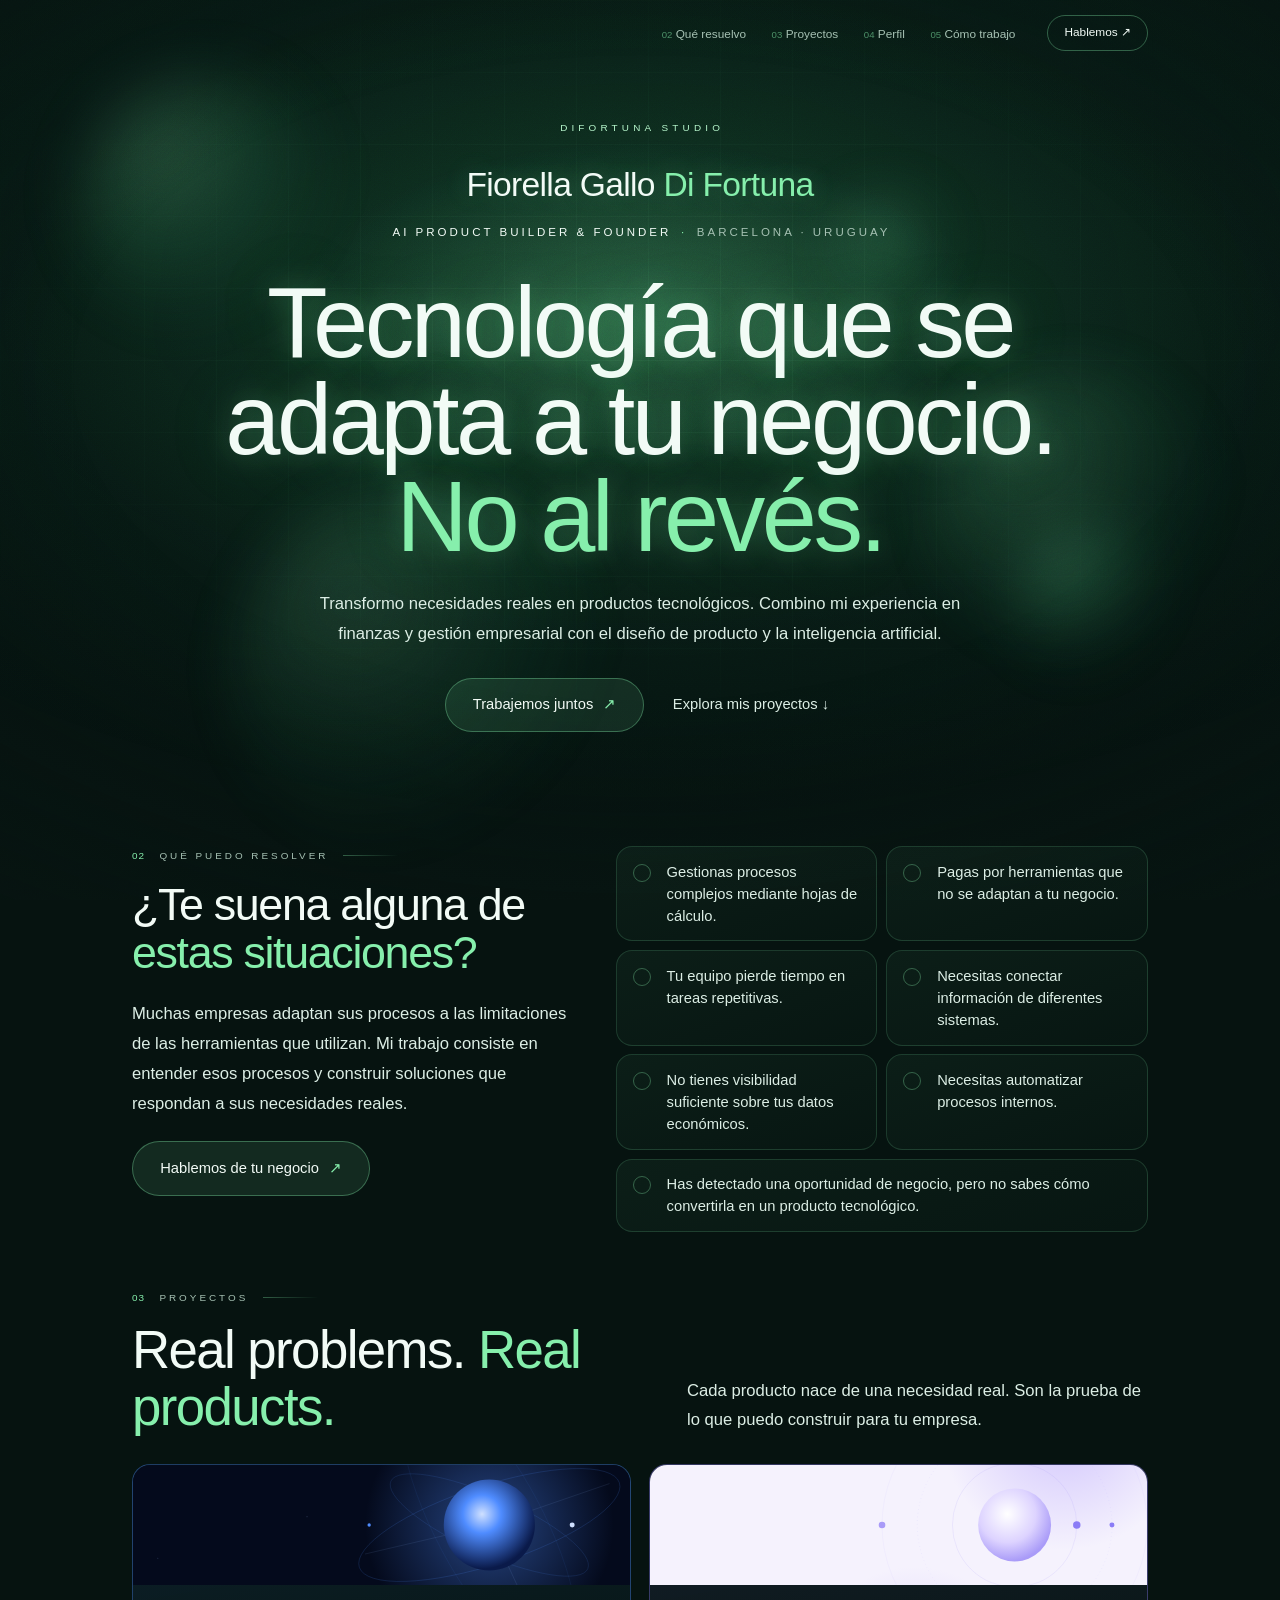
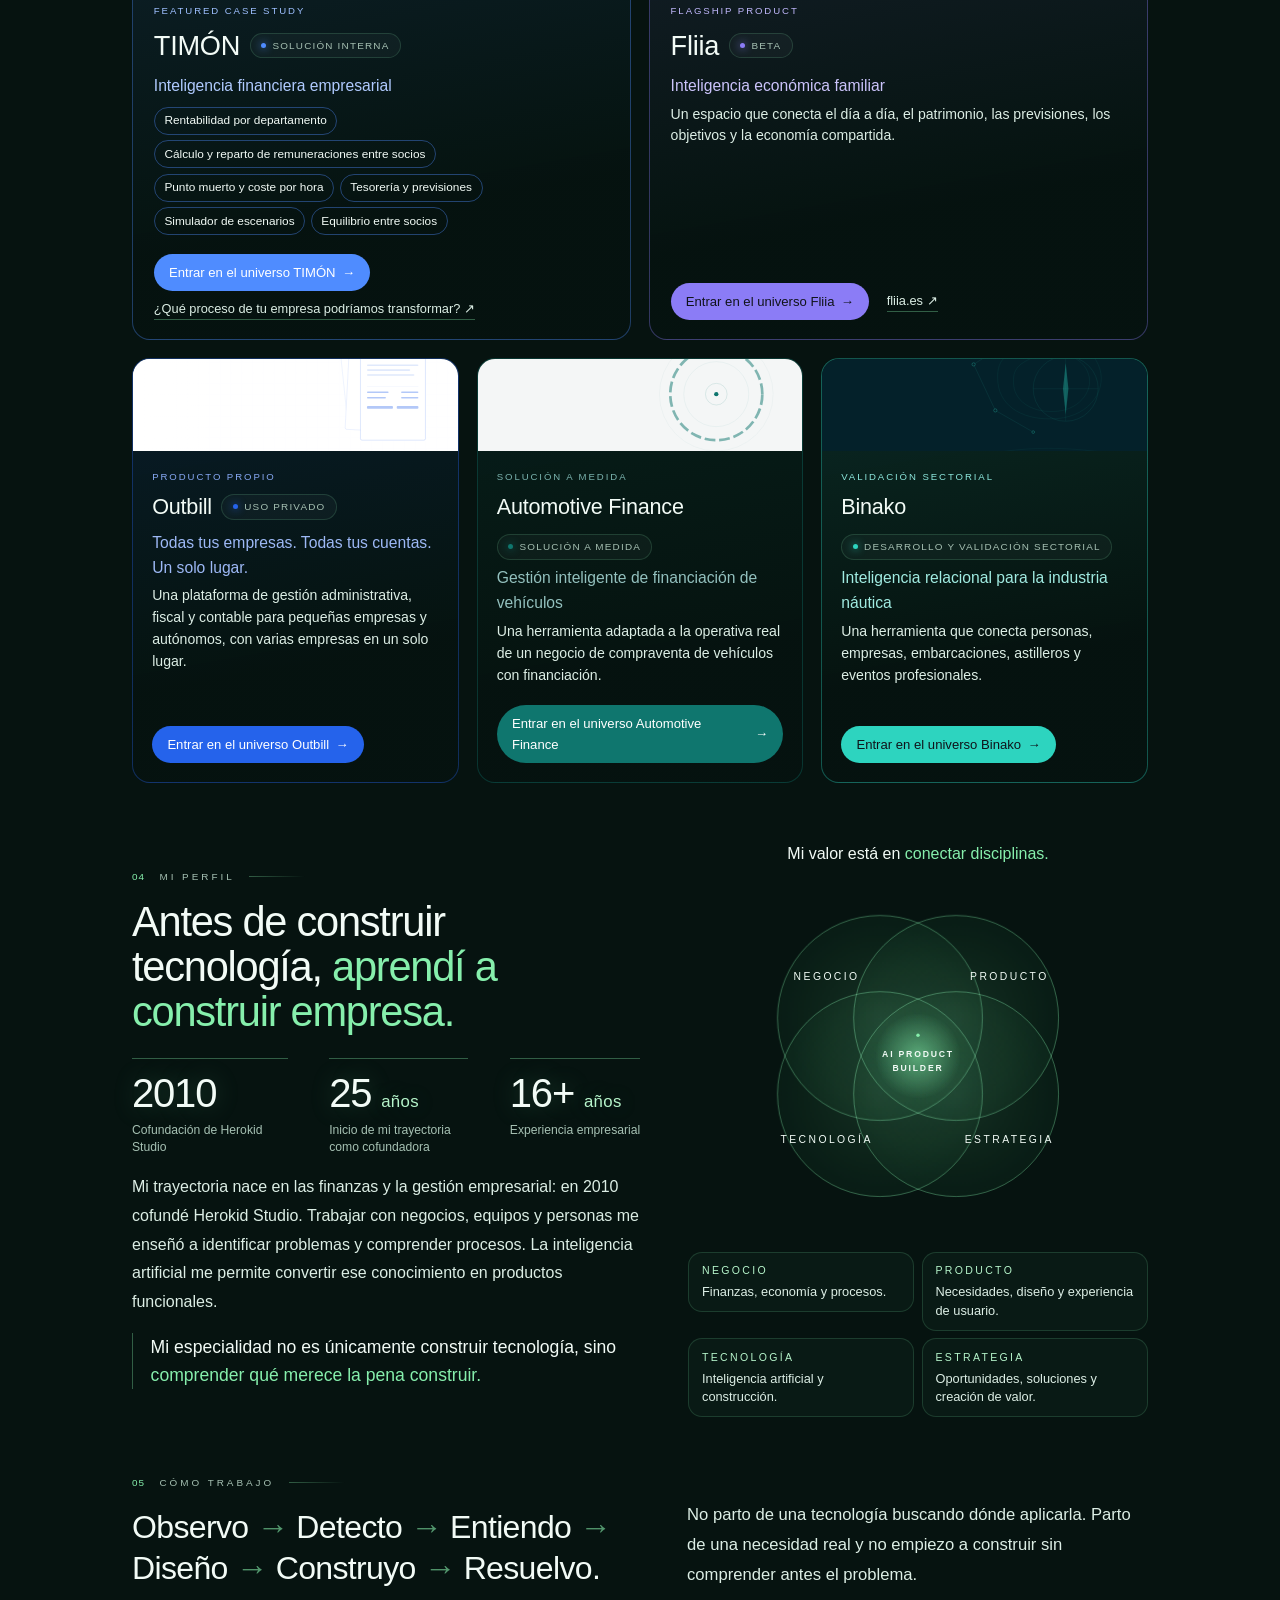
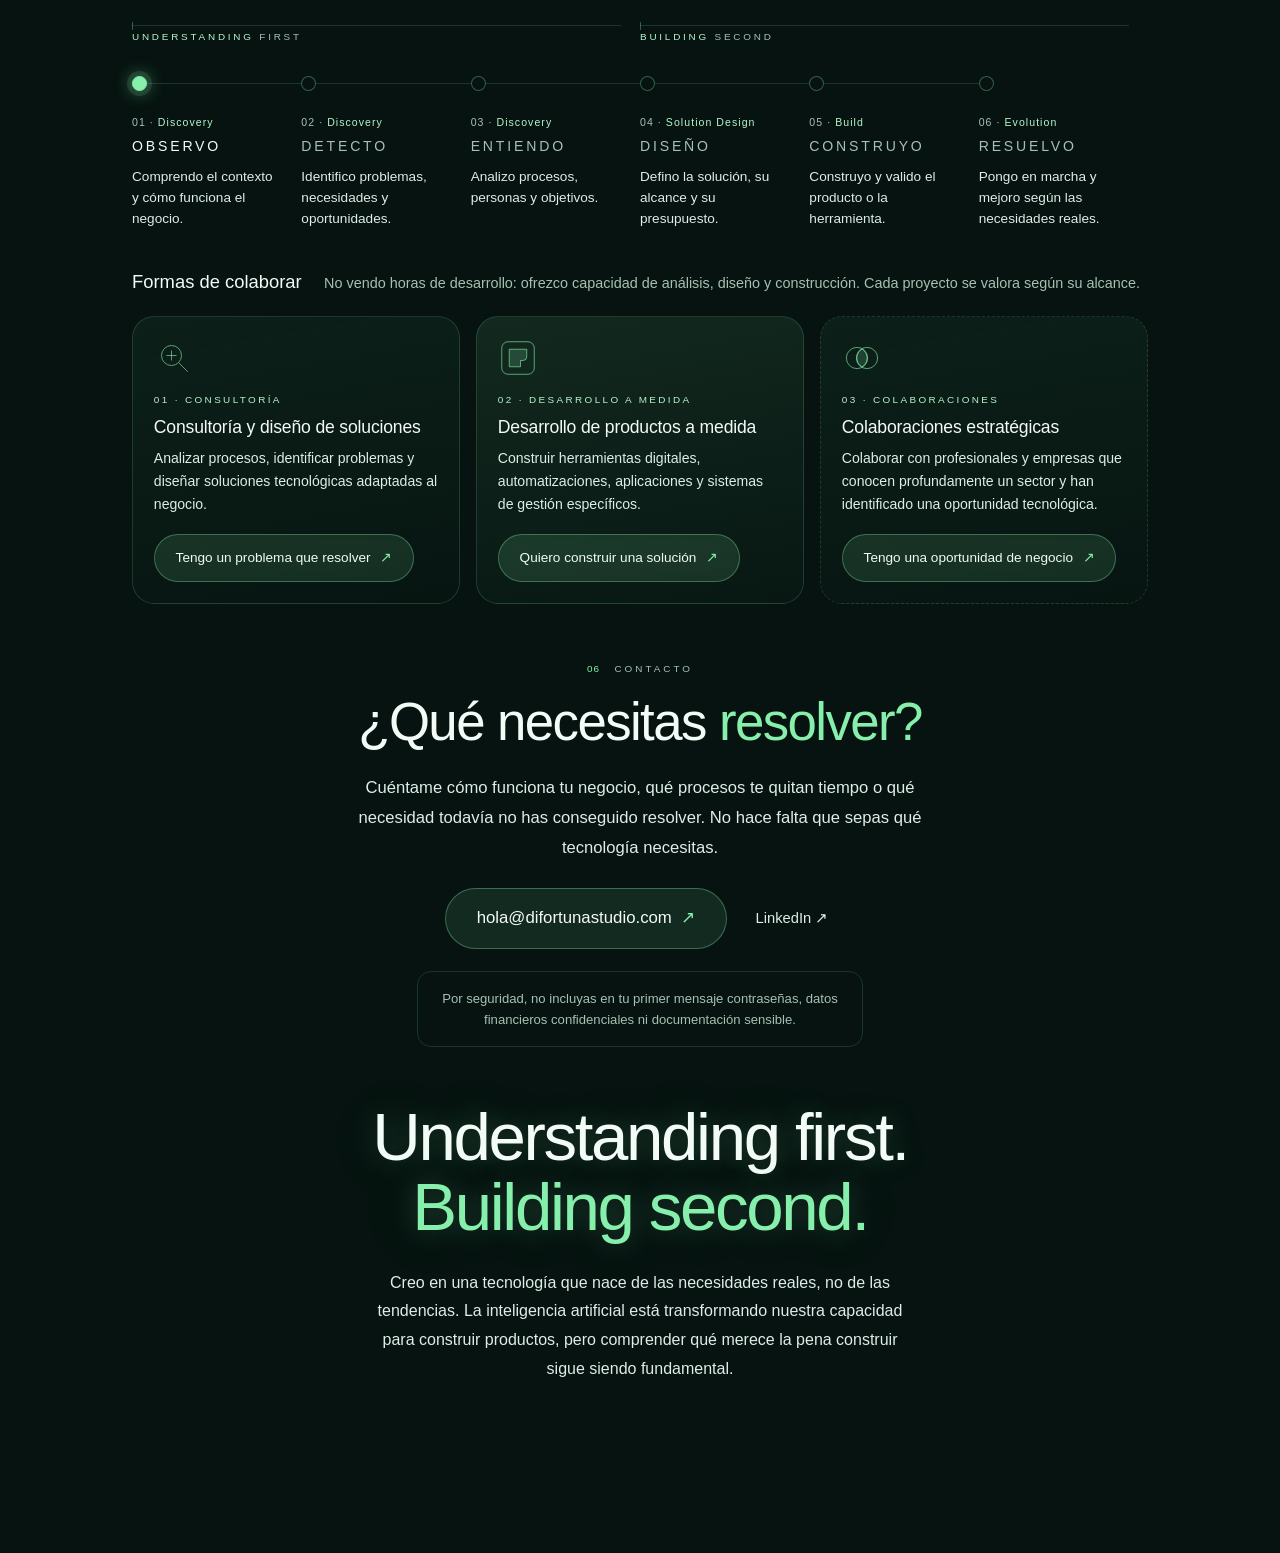
==== commit 1ba0a342: "Página principal V4: jerarquía de valor y menos scroll - Portada compacta con la propuesta «Tecnolog" ====
--- a/index.html
+++ b/index.html
@@ -1432,6 +1432,160 @@
             .venn-circulo circle, .venn-circulo text, .venn-centro { transition: none; }
             .cortina { display: none; }
         }
+
+        /* =====================================================================
+           V4 · PORTADA COMPACTA Y JERARQUÍA DE VALOR
+           ===================================================================== */
+        .hero-compacto { min-height: 0; padding: 8.5rem 2rem 4.5rem; }
+        .hero-compacto .hero-inner { max-width: 940px; }
+        .hero-compacto .marca { margin-bottom: 1.4rem; }
+        .hero-nombre {
+            font-size: clamp(1.5rem, 3vw, 2.1rem);
+            font-weight: 300;
+            letter-spacing: -0.02em;
+            color: var(--texto-fuerte);
+            text-shadow: 0 0 24px rgba(134, 239, 172, 0.3);
+        }
+        .hero-nombre span { color: var(--verde-brillo); }
+        .hero-compacto .rol { margin-top: .7rem; font-size: .72rem; }
+        .hero-compacto .rol .lugar { color: var(--texto-tenue); }
+        .hero-compacto .rol .sep-rol { color: var(--verde-brillo); margin: 0 .3em; }
+        .propuesta {
+            margin-top: 2rem;
+            font-size: clamp(2.5rem, 6.6vw, 5rem);
+            font-weight: 300;
+            letter-spacing: -0.04em;
+            line-height: 1.02;
+            color: var(--texto-fuerte);
+            text-shadow: 0 0 30px rgba(134, 239, 172, 0.28), 0 0 90px rgba(74, 222, 128, 0.16);
+        }
+        .propuesta span { display: block; color: var(--verde-brillo); }
+        .hero-compacto .desc { margin-top: 1.5rem; max-width: 40em; }
+        .hero-compacto .hero-ctas { margin-top: 1.8rem; }
+
+        .seccion.compacta { padding-top: 4.5rem; padding-bottom: 0; }
+        .seccion.compacta .sec-cabecera { margin-bottom: 1rem; }
+        .sec-fila { display: grid; grid-template-columns: 1.1fr 1fr; gap: 1rem 3rem; align-items: end; }
+        .sec-fila .sec-intro { margin-top: 0; }
+
+        /* Qué puedo resolver: situaciones en dos columnas */
+        .compacta .resolver-grid { grid-template-columns: .9fr 1.1fr; gap: 3rem; align-items: center; }
+        .compacta .resolver-texto { position: static; }
+        .compacta .resolver-texto .boton { margin-top: 1.4rem; }
+        .compacta .situaciones { grid-template-columns: 1fr 1fr; gap: .55rem; }
+        .compacta .situaciones li.ancha { grid-column: 1 / -1; }
+        .compacta .situacion { padding: .85rem 1rem; font-size: .92rem; height: 100%; }
+
+        /* Proyectos: mosaico con la identidad de cada universo */
+        .mosaico { margin-top: 1.8rem; display: grid; grid-template-columns: repeat(6, minmax(0, 1fr)); gap: 1.1rem; }
+        .mini {
+            grid-column: span 2;
+            display: flex; flex-direction: column;
+            border-radius: 18px; overflow: hidden;
+            border: 1px solid color-mix(in srgb, var(--acento) 35%, transparent);
+            background: linear-gradient(170deg, color-mix(in srgb, var(--acento) 12%, rgba(6, 19, 16, .85)), rgba(6, 19, 16, .9) 70%);
+            transition: transform .4s var(--curva), border-color .4s, box-shadow .4s;
+        }
+        .mini:hover { transform: translateY(-4px); border-color: var(--acento); box-shadow: 0 24px 50px -28px var(--acento); }
+        .mini.grande { grid-column: span 3; flex-direction: row; }
+        .mini-visual { position: relative; height: 130px; overflow: hidden; background: var(--fondo-p); flex: 0 0 auto; }
+        .mini.grande .mini-visual { height: auto; flex: 0 0 38%; }
+        .mini-visual svg { position: absolute; inset: 0; width: 100%; height: 100%; }
+        .mini-visual svg * { animation-play-state: paused; }
+        .mini:hover .mini-visual svg * { animation-play-state: running; }
+        .mini-nombre-visual {
+            position: absolute; left: .9rem; bottom: .55rem;
+            font-size: 1.5rem; font-weight: 300; letter-spacing: -.03em;
+            color: #fff; text-shadow: 0 2px 14px rgba(0, 0, 0, .45);
+        }
+        .mini.claro .mini-nombre-visual { color: #14122a; text-shadow: 0 2px 14px rgba(255, 255, 255, .6); }
+        .mini[data-proyecto="nautico"] .mini-nombre-visual { font-family: ui-serif, Georgia, serif; }
+        .mini-cuerpo { padding: 1.1rem 1.2rem 1.2rem; display: flex; flex-direction: column; gap: .35rem; flex: 1; }
+        .mini.grande .mini-cuerpo { padding: 1.4rem 1.5rem; }
+        .mini-rol { font-size: .6rem; letter-spacing: .2em; text-transform: uppercase; color: color-mix(in srgb, var(--acento) 55%, #fff); }
+        .mini-top { display: flex; align-items: center; gap: .6rem; flex-wrap: wrap; }
+        .mini-top h3 { font-size: 1.35rem; font-weight: 400; color: var(--texto-fuerte); letter-spacing: -.01em; }
+        .mini.grande .mini-top h3 { font-size: 1.7rem; }
+        .mini .estado::before { background: var(--acento); box-shadow: 0 0 8px var(--acento); }
+        .mini-claim { font-size: .98rem; color: color-mix(in srgb, var(--acento) 45%, #fff); }
+        .mini-texto { font-size: .88rem; line-height: 1.55; color: var(--texto); }
+        .mini-tags { list-style: none; display: flex; flex-wrap: wrap; gap: .35rem; margin-top: .2rem; }
+        .mini-tags li { font-size: .74rem; padding: .22rem .6rem; border-radius: 20px; border: 1px solid color-mix(in srgb, var(--acento) 40%, transparent); color: var(--texto-fuerte); }
+        .mini-acciones { margin-top: auto; padding-top: .8rem; display: flex; flex-wrap: wrap; gap: .5rem 1.1rem; align-items: center; }
+        .mini-entrar {
+            display: inline-flex; align-items: center; gap: .4rem;
+            padding: .5rem .95rem; border-radius: 30px;
+            background: var(--acento); color: #fff; text-decoration: none;
+            font-size: .82rem; font-weight: 500;
+        }
+        .mini[data-proyecto="nautico"] .mini-entrar, .mini[data-proyecto="fliia"] .mini-entrar { color: #10131a; }
+        .mini-entrar::before { content: ""; position: absolute; inset: 0; z-index: 0; }
+        .mini { position: relative; }
+        .mini .enlace-externo { position: relative; z-index: 1; font-size: .8rem; }
+
+        /* Perfil compacto */
+        .compacta .perfil-grid { grid-template-columns: 1.05fr .95fr; gap: 3rem; }
+        .compacta .perfil-texto p { margin-top: 1rem; }
+        .compacta .hitos { margin-top: 1.4rem; }
+        .compacta .venn svg { max-width: 360px; }
+        .compacta .venn-titulo { margin-bottom: .6rem; font-size: 1rem; }
+        .compacta .venn-leyenda { margin-top: 1rem; gap: .45rem; }
+        .compacta .venn-leyenda button { padding: .6rem .8rem; }
+        .compacta .venn-leyenda span { font-size: .8rem; }
+
+        /* Cómo trabajo: metodología + proceso */
+        .compacta .metodo-titulo { font-size: clamp(1.4rem, 2.8vw, 2rem); }
+        .compacta .metodo { margin-top: 2.2rem; }
+        .paso-num i { font-style: normal; color: var(--verde-texto); }
+        .compacta .paso h3 { font-size: .88rem; }
+        .compacta .paso p { font-size: .85rem; }
+        .compacta .sr-sub { margin-top: 2.6rem; font-size: .98rem; }
+        .compacta .modos { margin-top: 1.2rem; gap: 1rem; }
+        .compacta .modo { padding: 1.3rem 1.3rem 1.3rem; }
+        .compacta .modo-glifo { width: 40px; height: 40px; margin-bottom: .9rem; }
+        .compacta .modo h3 { font-size: 1.1rem; }
+        .compacta .modo p { font-size: .88rem; margin-top: .5rem; }
+        .compacta .modo p:last-of-type { margin-bottom: 1.1rem; }
+
+        /* Contacto directo */
+        .contacto-simple { text-align: center; }
+        .contacto-simple .sec-cabecera { justify-content: center; }
+        .contacto-simple .sec-cabecera::after { display: none; }
+        .contacto-simple .sec-titulo, .contacto-simple .sec-intro { margin-left: auto; margin-right: auto; }
+        .contacto-acciones { margin-top: 1.6rem; display: flex; gap: .8rem 1.4rem; justify-content: center; align-items: center; flex-wrap: wrap; }
+        .boton.grande { font-size: 1.05rem; padding: 1rem 1.9rem; }
+        .contacto-simple .aviso-sensible { max-width: 34em; margin: 1.4rem auto 0; }
+
+        .cierre { padding: 5rem 2rem 3.5rem; }
+        .cierre p:first-of-type { margin-top: 1.6rem; }
+
+        @media (max-width: 980px) {
+            .sec-fila, .compacta .resolver-grid, .compacta .perfil-grid { grid-template-columns: 1fr; gap: 1.6rem; }
+            .mini, .mini.grande { grid-column: 1 / -1; }
+            .mini.grande { flex-direction: column; }
+            .mini.grande .mini-visual { height: 150px; flex: 0 0 auto; }
+        }
+        @media (max-width: 560px) {
+            .hero-compacto { padding: 6.5rem 1.3rem 3.5rem; }
+            .compacta .situaciones { grid-template-columns: 1fr; }
+            .seccion.compacta { padding-top: 3.5rem; }
+        }
+        /* V4 · ajustes de altura */
+        .mini.grande { flex-direction: column; }
+        .mini.grande .mini-visual { height: 150px; flex: 0 0 auto; }
+        .mini-visual { height: 110px; }
+        .mini.grande .mini-cuerpo { padding: 1.1rem 1.3rem 1.2rem; }
+        .colabora-cab { margin-top: 2.4rem; display: flex; align-items: baseline; gap: .4rem 1.4rem; flex-wrap: wrap; }
+        .colabora-cab h3 { font-size: 1.15rem; font-weight: 400; color: var(--texto-fuerte); }
+        .colabora-cab p { font-size: .9rem; color: var(--texto-tenue); }
+        .compacta .perfil-texto .sec-titulo { font-size: clamp(1.8rem, 3.6vw, 2.6rem); }
+        .hero-compacto { padding-top: 7.5rem; padding-bottom: 3.5rem; }
+        .cierre { padding-top: 4rem; }
+        .seccion.compacta { padding-top: 3.6rem; }
+        .mini-visual { height: 92px; }
+        .mini.grande .mini-visual { height: 120px; }
+        .cierre { padding: 3.4rem 2rem 2.6rem; }
+        .footer { padding-bottom: 2.6rem; }
     </style>
 </head>
 <body>
@@ -1458,11 +1612,10 @@
             <button class="nav-menu" type="button" aria-expanded="false" aria-controls="nav-enlaces">Menú</button>
             <nav aria-label="Secciones">
                 <ul class="nav-enlaces" id="nav-enlaces">
-                    <li><a href="#perfil"><span class="n">02</span>Perfil</a></li>
-                    <li><a href="#metodologia"><span class="n">03</span>Metodología</a></li>
-                    <li><a href="#resolver"><span class="n">04</span>Qué resuelvo</a></li>
-                    <li><a href="#proyectos"><span class="n">05</span>Proyectos</a></li>
-                    <li><a href="#colaborar"><span class="n">06</span>Colaborar</a></li>
+                    <li><a href="#resolver"><span class="n">02</span>Qué resuelvo</a></li>
+                    <li><a href="#proyectos"><span class="n">03</span>Proyectos</a></li>
+                    <li><a href="#perfil"><span class="n">04</span>Perfil</a></li>
+                    <li><a href="#metodologia"><span class="n">05</span>Cómo trabajo</a></li>
                 </ul>
             </nav>
             <a href="#contacto" class="nav-cta" data-evento="cta-nav-contacto">Hablemos ↗</a>
@@ -1471,43 +1624,64 @@
 
     <main class="contenido" id="principal">
 
-        <!-- ===== 01 · HERO ===== -->
-        <section class="hero" id="inicio">
+        <!-- ===== 01 · PORTADA: la propuesta de valor manda ===== -->
+        <section class="hero hero-compacto" id="inicio">
             <div class="hero-inner">
                 <div class="marca reveal" style="--d: 0.05s">Difortuna Studio</div>
-
-                <h1 class="reveal" style="--d: 0.18s">
-                    Fiorella Gallo
-                    <span class="apellido">Di Fortuna</span>
-                </h1>
-
-                <p class="rol reveal" style="--d: 0.32s">AI Product Builder &amp; Founder</p>
-                <p class="subtitulo reveal" style="--d: 0.4s">Barcelona · Uruguay</p>
-
-                <div class="separador reveal" style="--d: 0.5s"></div>
-
-                <p class="claim reveal" style="--d: 0.58s" lang="en">Real problems. Intelligent solutions.</p>
-
-                <p class="desc reveal" style="--d: 0.68s">
-                    Transformo necesidades reales en productos tecnológicos. Combino mi experiencia en finanzas y gestión empresarial con el diseño de producto y la inteligencia artificial para construir soluciones que se adaptan a las personas y empresas.
+                <p class="hero-nombre reveal" style="--d: 0.15s">Fiorella Gallo <span>Di Fortuna</span></p>
+                <p class="rol reveal" style="--d: 0.25s">AI Product Builder &amp; Founder <span class="sep-rol">·</span> <span class="lugar">Barcelona · Uruguay</span></p>
+                <h1 class="propuesta reveal" style="--d: 0.35s">Tecnología que se adapta a tu negocio. <span>No al revés.</span></h1>
+                <p class="desc reveal" style="--d: 0.48s">
+                    Transformo necesidades reales en productos tecnológicos. Combino mi experiencia en finanzas y gestión empresarial con el diseño de producto y la inteligencia artificial.
                 </p>
-
-                <div class="hero-ctas reveal" style="--d: 0.8s">
-                    <a href="#proyectos" class="boton" data-evento="cta-hero-proyectos">Explora mis proyectos <span class="flecha">↓</span></a>
-                    <a href="#contacto" class="boton-texto" data-evento="cta-hero-contacto">Trabajemos juntos ↗</a>
+                <div class="hero-ctas reveal" style="--d: 0.6s">
+                    <a href="#contacto" class="boton" data-evento="cta-hero-contacto">Trabajemos juntos <span class="flecha">↗</span></a>
+                    <a href="#proyectos" class="boton-texto" data-evento="cta-hero-proyectos">Explora mis proyectos ↓</a>
                 </div>
             </div>
-
-            <a href="#perfil" class="bajar" aria-label="Ir a mi perfil">↓</a>
         </section>
 
-        <!-- ===== 02 · PERFIL ===== -->
-        <section class="seccion" id="perfil" aria-labelledby="perfil-titulo">
+        <!-- ===== 02 · QUÉ PUEDO RESOLVER ===== -->
+        <section class="seccion compacta" id="resolver" aria-labelledby="resolver-titulo">
+            <div class="resolver-grid">
+                <div class="resolver-texto">
+                    <div class="sec-cabecera reveal"><span class="num">02</span>Qué puedo resolver</div>
+                    <h2 class="sec-titulo reveal" id="resolver-titulo">¿Te suena alguna de <em>estas situaciones?</em></h2>
+                    <p class="sec-intro reveal">Muchas empresas adaptan sus procesos a las limitaciones de las herramientas que utilizan. Mi trabajo consiste en entender esos procesos y construir soluciones que respondan a sus necesidades reales.</p>
+                    <a href="mailto:hola@difortunastudio.com" class="boton reveal" id="cta-resolver" data-evento="cta-resolver">Hablemos de tu negocio <span class="flecha">↗</span></a>
+                    <p class="resolver-contador" id="resolver-contador" aria-live="polite"></p>
+                </div>
+                <ul class="situaciones">
+                    <li class="reveal"><button type="button" class="situacion" aria-pressed="false"><span class="marca-check"><svg viewBox="0 0 10 10" aria-hidden="true"><path d="M1.5 5.2 4 7.5 8.5 2.5" fill="none" stroke="#061310" stroke-width="1.6"/></svg></span><span class="t">Gestionas procesos complejos mediante hojas de cálculo.</span></button></li>
+                    <li class="reveal" style="--d: 0.04s"><button type="button" class="situacion" aria-pressed="false"><span class="marca-check"><svg viewBox="0 0 10 10" aria-hidden="true"><path d="M1.5 5.2 4 7.5 8.5 2.5" fill="none" stroke="#061310" stroke-width="1.6"/></svg></span><span class="t">Pagas por herramientas que no se adaptan a tu negocio.</span></button></li>
+                    <li class="reveal" style="--d: 0.08s"><button type="button" class="situacion" aria-pressed="false"><span class="marca-check"><svg viewBox="0 0 10 10" aria-hidden="true"><path d="M1.5 5.2 4 7.5 8.5 2.5" fill="none" stroke="#061310" stroke-width="1.6"/></svg></span><span class="t">Tu equipo pierde tiempo en tareas repetitivas.</span></button></li>
+                    <li class="reveal" style="--d: 0.12s"><button type="button" class="situacion" aria-pressed="false"><span class="marca-check"><svg viewBox="0 0 10 10" aria-hidden="true"><path d="M1.5 5.2 4 7.5 8.5 2.5" fill="none" stroke="#061310" stroke-width="1.6"/></svg></span><span class="t">Necesitas conectar información de diferentes sistemas.</span></button></li>
+                    <li class="reveal" style="--d: 0.16s"><button type="button" class="situacion" aria-pressed="false"><span class="marca-check"><svg viewBox="0 0 10 10" aria-hidden="true"><path d="M1.5 5.2 4 7.5 8.5 2.5" fill="none" stroke="#061310" stroke-width="1.6"/></svg></span><span class="t">No tienes visibilidad suficiente sobre tus datos económicos.</span></button></li>
+                    <li class="reveal" style="--d: 0.2s"><button type="button" class="situacion" aria-pressed="false"><span class="marca-check"><svg viewBox="0 0 10 10" aria-hidden="true"><path d="M1.5 5.2 4 7.5 8.5 2.5" fill="none" stroke="#061310" stroke-width="1.6"/></svg></span><span class="t">Necesitas automatizar procesos internos.</span></button></li>
+                    <li class="reveal ancha" style="--d: 0.24s"><button type="button" class="situacion" aria-pressed="false"><span class="marca-check"><svg viewBox="0 0 10 10" aria-hidden="true"><path d="M1.5 5.2 4 7.5 8.5 2.5" fill="none" stroke="#061310" stroke-width="1.6"/></svg></span><span class="t">Has detectado una oportunidad de negocio, pero no sabes cómo convertirla en un producto tecnológico.</span></button></li>
+                </ul>
+            </div>
+        </section>
+
+        <!-- ===== 03 · PROYECTOS: la evidencia ===== -->
+        <section class="seccion compacta" id="proyectos" aria-labelledby="proyectos-titulo">
+            <div class="sec-fila">
+                <div>
+                    <div class="sec-cabecera reveal"><span class="num">03</span>Proyectos</div>
+                    <h2 class="sec-titulo reveal" id="proyectos-titulo" lang="en">Real problems. <em>Real products.</em></h2>
+                </div>
+                <p class="sec-intro reveal">Cada producto nace de una necesidad real. Son la prueba de lo que puedo construir para tu empresa.</p>
+            </div>
+            <!-- Las tarjetas las escribe generar.mjs a partir de proyectos.js. No editar a mano. -->
+            <div class="mosaico" id="proyectos-grid"><!-- generado:caso --><article class="mini reveal grande" data-proyecto="timon" style="--d:0s;--acento:#4f8cff;--fondo-p:#040a1c"><div class="mini-visual" aria-hidden="true"><svg viewBox="0 0 1200 800" preserveAspectRatio="xMidYMid slice"><defs><radialGradient id="tm-s" cx="42%" cy="38%" r="60%"><stop offset="0" stop-color="#cfe0ff"/><stop offset=".35" stop-color="#4f8cff"/><stop offset="1" stop-color="#0a1a4a"/></radialGradient><radialGradient id="tm-h" cx="50%" cy="50%" r="50%"><stop offset="0" stop-color="#4f8cff" stop-opacity=".45"/><stop offset="1" stop-color="#4f8cff" stop-opacity="0"/></radialGradient></defs><g fill="#9cc0ff" opacity=".5"><circle cx="120" cy="90" r="1.2"/><circle cx="300" cy="640" r="1"/><circle cx="520" cy="140" r="1.4"/><circle cx="1100" cy="700" r="1.1"/><circle cx="700" cy="720" r="1"/><circle cx="1150" cy="120" r="1.3"/><circle cx="60" cy="480" r="1"/><circle cx="420" cy="380" r="1"/></g><circle cx="860" cy="400" r="300" fill="url(#tm-h)" class="respira"/><g fill="none" stroke="#4f8cff"><ellipse cx="860" cy="400" rx="330" ry="95" stroke-opacity=".35" transform="rotate(-18 860 400)"/><ellipse cx="860" cy="400" rx="260" ry="70" stroke-opacity=".28" transform="rotate(24 860 400)"/><ellipse cx="860" cy="400" rx="380" ry="130" stroke-opacity=".16" transform="rotate(62 860 400)"/></g><g stroke="#8fb6ff" stroke-opacity=".25"><line x1="860" y1="400" x2="560" y2="470"/><line x1="860" y1="400" x2="1150" y2="300"/><line x1="860" y1="400" x2="980" y2="660"/></g><circle cx="860" cy="400" r="110" fill="url(#tm-s)"/><g class="giro" style="--t:30s"><circle cx="860" cy="400" r="200" fill="none"/><circle cx="1060" cy="400" r="6" fill="#cfe0ff"/></g><g class="giro inverso" style="--t:55s"><circle cx="860" cy="400" r="290" fill="none"/><circle cx="860" cy="110" r="5" fill="#8fb6ff"/><circle cx="570" cy="400" r="4" fill="#4f8cff"/></g></svg></div><div class="mini-cuerpo"><span class="mini-rol" lang="en">Featured Case Study</span><div class="mini-top"><h3>TIMÓN</h3><span class="estado">Solución interna</span></div><p class="mini-claim">Inteligencia financiera empresarial</p><ul class="mini-tags"><li>Rentabilidad por departamento</li><li>Cálculo y reparto de remuneraciones entre socios</li><li>Punto muerto y coste por hora</li><li>Tesorería y previsiones</li><li>Simulador de escenarios</li><li>Equilibrio entre socios</li></ul><div class="mini-acciones"><a class="mini-entrar" href="proyectos/timon.html" data-entrar="timon">Entrar en el universo TIMÓN <span aria-hidden="true">→</span></a><a class="enlace-externo" href="#contacto" data-evento="cta-caso-timon">¿Qué proceso de tu empresa podríamos transformar? ↗</a></div></div></article><!-- /generado:caso --><!-- generado:tarjetas --><article class="mini reveal grande claro" data-proyecto="fliia" style="--d:0.07s;--acento:#8b7cf6;--fondo-p:#f5f2fd"><div class="mini-visual" aria-hidden="true"><svg viewBox="0 0 1200 800" preserveAspectRatio="xMidYMid slice"><defs><radialGradient id="fl-a" cx="50%" cy="50%" r="50%"><stop offset="0" stop-color="#c4b5fd" stop-opacity=".75"/><stop offset="1" stop-color="#c4b5fd" stop-opacity="0"/></radialGradient><radialGradient id="fl-b" cx="40%" cy="35%" r="65%"><stop offset="0" stop-color="#ffffff"/><stop offset=".6" stop-color="#ddd3ff"/><stop offset="1" stop-color="#a99bf8"/></radialGradient></defs><circle cx="1000" cy="160" r="300" fill="url(#fl-a)" class="respira"/><circle cx="640" cy="760" r="260" fill="url(#fl-a)" opacity=".7" class="respira" style="animation-delay:-3s"/><g fill="none" stroke="#8b7cf6"><circle cx="880" cy="400" r="150" stroke-opacity=".28"/><circle cx="880" cy="400" r="235" stroke-opacity=".2" stroke-dasharray="2 7"/><circle cx="880" cy="400" r="320" stroke-opacity=".14"/></g><circle cx="880" cy="400" r="88" fill="url(#fl-b)" class="respira"/><g class="giro" style="--t:40s"><circle cx="880" cy="400" r="150" fill="none" stroke="none"/><circle cx="1030" cy="400" r="9" fill="#8b7cf6"/></g><g class="giro inverso" style="--t:70s"><circle cx="880" cy="400" r="235" fill="none" stroke="none"/><circle cx="880" cy="165" r="12" fill="#b9acfb"/><circle cx="1115" cy="400" r="6" fill="#8b7cf6"/></g><g class="giro" style="--t:110s"><circle cx="880" cy="400" r="320" fill="none" stroke="none"/><circle cx="560" cy="400" r="8" fill="#a99bf8"/></g></svg></div><div class="mini-cuerpo"><span class="mini-rol" lang="en">Flagship Product</span><div class="mini-top"><h3>Fliia</h3><span class="estado">Beta</span></div><p class="mini-claim">Inteligencia económica familiar</p><p class="mini-texto">Un espacio que conecta el día a día, el patrimonio, las previsiones, los objetivos y la economía compartida.</p><div class="mini-acciones"><a class="mini-entrar" href="proyectos/fliia.html" data-entrar="fliia">Entrar en el universo Fliia <span aria-hidden="true">→</span></a><a class="enlace-externo" href="https://fliia.es" target="_blank" rel="noopener" data-evento="web-fliia">fliia.es ↗</a></div></div></article><article class="mini reveal claro" data-proyecto="outbill" style="--d:0.14s;--acento:#2563eb;--fondo-p:#ffffff"><div class="mini-visual" aria-hidden="true"><svg viewBox="0 0 1200 800" preserveAspectRatio="xMidYMid slice"><defs><pattern id="ob-g" width="40" height="40" patternUnits="userSpaceOnUse"><path d="M40 0H0V40" fill="none" stroke="#2563eb" stroke-opacity=".07"/></pattern><linearGradient id="ob-f" x1="0" x2="1"><stop offset="0" stop-color="#fff" stop-opacity="1"/><stop offset=".45" stop-color="#fff" stop-opacity="0"/></linearGradient></defs><rect width="1200" height="800" fill="url(#ob-g)"/><rect width="1200" height="800" fill="url(#ob-f)"/><g transform="translate(760 150) rotate(-6)"><rect width="240" height="320" rx="6" fill="#fff" stroke="#2563eb" stroke-opacity=".25"/></g><g transform="translate(800 170) rotate(3)"><rect width="240" height="320" rx="6" fill="#fff" stroke="#2563eb" stroke-opacity=".3"/></g><g transform="translate(840 190)"><rect width="240" height="340" rx="6" fill="#fff" stroke="#2563eb" stroke-opacity=".55"/><g fill="#2563eb" fill-opacity=".14"><rect x="24" y="30" width="120" height="10" rx="3"/><rect x="24" y="60" width="190" height="6" rx="3"/><rect x="24" y="78" width="160" height="6" rx="3"/><rect x="24" y="96" width="175" height="6" rx="3"/><rect x="24" y="140" width="190" height="1"/></g><g fill="#2563eb" fill-opacity=".35"><rect x="24" y="160" width="80" height="6" rx="3"/><rect x="150" y="160" width="64" height="6" rx="3"/><rect x="24" y="180" width="70" height="6" rx="3"/><rect x="150" y="180" width="64" height="6" rx="3"/><rect x="24" y="214" width="96" height="10" rx="3"/><rect x="134" y="214" width="80" height="10" rx="3"/></g><rect class="barrido" x="0" y="0" width="240" height="40" fill="#2563eb" fill-opacity=".12"/></g><g stroke="#2563eb" stroke-opacity=".5" fill="none"><path d="M560 620h180l40-40h160"/><circle cx="560" cy="620" r="4" fill="#2563eb"/><circle cx="940" cy="580" r="4" fill="#2563eb"/></g></svg></div><div class="mini-cuerpo"><span class="mini-rol">Producto propio</span><div class="mini-top"><h3>Outbill</h3><span class="estado">Uso privado</span></div><p class="mini-claim">Todas tus empresas. Todas tus cuentas. Un solo lugar.</p><p class="mini-texto">Una plataforma de gestión administrativa, fiscal y contable para pequeñas empresas y autónomos, con varias empresas en un solo lugar.</p><div class="mini-acciones"><a class="mini-entrar" href="proyectos/outbill.html" data-entrar="outbill">Entrar en el universo Outbill <span aria-hidden="true">→</span></a></div></div></article><article class="mini reveal claro" data-proyecto="automotive" style="--d:0.21000000000000002s;--acento:#0f766e;--fondo-p:#f4f6f6"><div class="mini-visual" aria-hidden="true"><svg viewBox="0 0 1200 800" preserveAspectRatio="xMidYMid slice"><g fill="none" stroke="#0f766e"><circle cx="880" cy="360" r="210" stroke-opacity=".14"/><g class="giro" style="--t:90s"><circle cx="880" cy="360" r="170" stroke-opacity=".5" stroke-width="10" stroke-dasharray="40 14"/></g><circle cx="880" cy="360" r="120" stroke-opacity=".2"/><circle cx="880" cy="360" r="40" stroke-opacity=".45"/></g><circle cx="880" cy="360" r="8" fill="#0f766e"/><line x1="480" y1="660" x2="1200" y2="660" stroke="#0f766e" stroke-opacity=".35"/><g fill="#0f766e"><circle cx="540" cy="660" r="6"/><circle cx="620" cy="660" r="6"/><circle cx="700" cy="660" r="6"/><circle cx="780" cy="660" r="6"/></g><g fill="#f3f5f5" stroke="#0f766e"><circle cx="860" cy="660" r="6"/><circle cx="940" cy="660" r="6"/><circle cx="1020" cy="660" r="6"/><circle cx="1100" cy="660" r="6"/></g><circle cx="860" cy="660" r="13" fill="none" stroke="#0f766e" class="respira"/></svg></div><div class="mini-cuerpo"><span class="mini-rol">Solución a medida</span><div class="mini-top"><h3>Automotive Finance</h3><span class="estado">Solución a medida</span></div><p class="mini-claim">Gestión inteligente de financiación de vehículos</p><p class="mini-texto">Una herramienta adaptada a la operativa real de un negocio de compraventa de vehículos con financiación.</p><div class="mini-acciones"><a class="mini-entrar" href="proyectos/automotive.html" data-entrar="automotive">Entrar en el universo Automotive Finance <span aria-hidden="true">→</span></a></div></div></article><article class="mini reveal" data-proyecto="nautico" style="--d:0.28s;--acento:#2dd4bf;--fondo-p:#04212a"><div class="mini-visual" aria-hidden="true"><svg viewBox="0 0 1200 800" preserveAspectRatio="xMidYMid slice"><g fill="none" stroke="#2dd4bf" class="ola"><path d="M-50 600C150 560 300 650 520 600S900 540 1250 610" stroke-opacity=".18"/><path d="M-50 640C170 600 320 690 540 640S920 580 1250 650" stroke-opacity=".13"/><path d="M-50 680C190 640 340 730 560 680S940 620 1250 690" stroke-opacity=".09"/></g><g fill="none" stroke="#2dd4bf" stroke-opacity=".22"><path d="M760 180c90-40 220-20 260 70s-30 190-150 200-210-40-220-130 30-110 110-140z"/><path d="M790 220c70-25 160-10 190 55s-25 140-110 148-155-30-162-95 22-82 82-108z"/></g><g transform="translate(900 340)"><g class="giro" style="--t:120s"><circle r="120" fill="none" stroke="#2dd4bf" stroke-opacity=".3"/><path d="M0-120V120M-120 0H120" stroke="#2dd4bf" stroke-opacity=".25"/><path d="M0-95L10 0 0 95-10 0z" fill="#2dd4bf" fill-opacity=".35"/></g><text y="-132" text-anchor="middle" fill="#5eead4" font-family="ui-serif, Georgia, serif" font-size="16">N</text></g><g stroke="#2dd4bf" stroke-opacity=".35"><line x1="560" y1="250" x2="700" y2="160"/><line x1="560" y1="250" x2="640" y2="420"/><line x1="640" y1="420" x2="780" y2="500"/></g><g fill="#04212a" stroke="#2dd4bf"><circle cx="560" cy="250" r="6"/><circle cx="700" cy="160" r="5"/><circle cx="640" cy="420" r="6"/><circle cx="780" cy="500" r="5"/></g></svg></div><div class="mini-cuerpo"><span class="mini-rol">Validación sectorial</span><div class="mini-top"><h3>Binako</h3><span class="estado">Desarrollo y validación sectorial</span></div><p class="mini-claim">Inteligencia relacional para la industria náutica</p><p class="mini-texto">Una herramienta que conecta personas, empresas, embarcaciones, astilleros y eventos profesionales.</p><div class="mini-acciones"><a class="mini-entrar" href="proyectos/nautico.html" data-entrar="nautico">Entrar en el universo Binako <span aria-hidden="true">→</span></a></div></div></article><!-- /generado:tarjetas --></div>
+        </section>
+
+        <!-- ===== 04 · PERFIL ===== -->
+        <section class="seccion compacta" id="perfil" aria-labelledby="perfil-titulo">
             <div class="perfil-grid">
                 <div class="perfil-texto">
-                    <div class="sec-cabecera reveal"><span class="num">02</span>Mi perfil</div>
+                    <div class="sec-cabecera reveal"><span class="num">04</span>Mi perfil</div>
                     <h2 class="sec-titulo reveal" id="perfil-titulo">Antes de construir tecnología, <em>aprendí a construir empresa.</em></h2>
-
                     <dl class="hitos reveal" id="hitos">
                         <div class="hito">
                             <dt>Cofundación de Herokid Studio</dt>
@@ -1522,9 +1696,7 @@
                             <dd><span data-anios-trayectoria>16</span>+ <span class="unidad">años</span></dd>
                         </div>
                     </dl>
-
-                    <p class="reveal">Mi trayectoria profesional nace en el mundo de las finanzas y la gestión empresarial. En 2010 cofundé Herokid Studio. Trabajar directamente con negocios, equipos y personas me ha permitido desarrollar una capacidad para identificar problemas, comprender procesos y encontrar soluciones.</p>
-                    <p class="reveal">La inteligencia artificial me permite convertir ese conocimiento en productos tecnológicos funcionales.</p>
+                    <p class="reveal">Mi trayectoria nace en las finanzas y la gestión empresarial: en 2010 cofundé Herokid Studio. Trabajar con negocios, equipos y personas me enseñó a identificar problemas y comprender procesos. La inteligencia artificial me permite convertir ese conocimiento en productos funcionales.</p>
                     <p class="remate reveal">Mi especialidad no es únicamente construir tecnología, sino <em>comprender qué merece la pena construir.</em></p>
                 </div>
 
@@ -1565,82 +1737,42 @@
             </div>
         </section>
 
-        <!-- ===== 03 · METODOLOGÍA ===== -->
-        <section class="seccion" id="metodologia" aria-labelledby="metodo-titulo">
-            <div class="sec-cabecera reveal"><span class="num">03</span>Mi metodología</div>
-            <h2 class="metodo-titulo reveal" id="metodo-titulo">
-                Observo <span class="sep">→</span> Detecto <span class="sep">→</span> Entiendo <span class="sep">→</span> Diseño <span class="sep">→</span> Construyo <span class="sep">→</span> Resuelvo.
-            </h2>
-            <p class="sec-intro reveal">No parto de una tecnología buscando dónde aplicarla. Parto de una necesidad real y construyo la solución adecuada.</p>
+        <!-- ===== 05 · CÓMO TRABAJO: metodología y proceso en una sola pieza ===== -->
+        <section class="seccion compacta" id="metodologia" aria-labelledby="metodo-titulo">
+            <div class="sec-fila">
+                <div>
+                    <div class="sec-cabecera reveal"><span class="num">05</span>Cómo trabajo</div>
+                    <h2 class="metodo-titulo reveal" id="metodo-titulo">
+                        Observo <span class="sep">→</span> Detecto <span class="sep">→</span> Entiendo <span class="sep">→</span> Diseño <span class="sep">→</span> Construyo <span class="sep">→</span> Resuelvo.
+                    </h2>
+                </div>
+                <p class="sec-intro reveal">No parto de una tecnología buscando dónde aplicarla. Parto de una necesidad real y no empiezo a construir sin comprender antes el problema.</p>
+            </div>
 
             <div class="metodo" id="metodo">
                 <div class="metodo-linea" aria-hidden="true"><div class="metodo-relleno"></div></div>
-
                 <div class="metodo-grupo">
                     <div class="metodo-cabecera" lang="en"><em>Understanding</em> first</div>
                     <ol>
-                        <li class="paso"><span class="paso-punto"></span><span class="paso-num">01</span><h3>Observo</h3><p>Comprendo el contexto y cómo funciona el negocio.</p></li>
-                        <li class="paso"><span class="paso-punto"></span><span class="paso-num">02</span><h3>Detecto</h3><p>Identifico problemas, necesidades y oportunidades.</p></li>
-                        <li class="paso"><span class="paso-punto"></span><span class="paso-num">03</span><h3>Entiendo</h3><p>Analizo procesos, personas y objetivos.</p></li>
+                        <li class="paso"><span class="paso-punto"></span><span class="paso-num">01 · <i lang="en">Discovery</i></span><h3>Observo</h3><p>Comprendo el contexto y cómo funciona el negocio.</p></li>
+                        <li class="paso"><span class="paso-punto"></span><span class="paso-num">02 · <i lang="en">Discovery</i></span><h3>Detecto</h3><p>Identifico problemas, necesidades y oportunidades.</p></li>
+                        <li class="paso"><span class="paso-punto"></span><span class="paso-num">03 · <i lang="en">Discovery</i></span><h3>Entiendo</h3><p>Analizo procesos, personas y objetivos.</p></li>
                     </ol>
                 </div>
-
                 <div class="metodo-grupo">
                     <div class="metodo-cabecera" lang="en"><em>Building</em> second</div>
                     <ol start="4">
-                        <li class="paso"><span class="paso-punto"></span><span class="paso-num">04</span><h3>Diseño</h3><p>Defino la solución y la experiencia.</p></li>
-                        <li class="paso"><span class="paso-punto"></span><span class="paso-num">05</span><h3>Construyo</h3><p>Transformo la solución en un producto funcional.</p></li>
-                        <li class="paso paso-final"><span class="paso-punto"></span><span class="paso-num">06</span><h3>Resuelvo</h3><p>Genero valor y mejoro el proceso original.</p></li>
+                        <li class="paso"><span class="paso-punto"></span><span class="paso-num">04 · <i lang="en">Solution Design</i></span><h3>Diseño</h3><p>Defino la solución, su alcance y su presupuesto.</p></li>
+                        <li class="paso"><span class="paso-punto"></span><span class="paso-num">05 · <i lang="en">Build</i></span><h3>Construyo</h3><p>Construyo y valido el producto o la herramienta.</p></li>
+                        <li class="paso paso-final"><span class="paso-punto"></span><span class="paso-num">06 · <i lang="en">Evolution</i></span><h3>Resuelvo</h3><p>Pongo en marcha y mejoro según las necesidades reales.</p></li>
                     </ol>
                 </div>
             </div>
 
-            <p class="metodo-cierre reveal" lang="en">Understanding first. Building second.</p>
-        </section>
-
-        <!-- ===== 04 · QUÉ PUEDO RESOLVER ===== -->
-        <section class="seccion" id="resolver" aria-labelledby="resolver-titulo">
-            <div class="resolver-grid">
-                <div class="resolver-texto">
-                    <div class="sec-cabecera reveal"><span class="num">04</span>Qué puedo resolver</div>
-                    <h2 class="sec-titulo reveal" id="resolver-titulo">¿Y si el software se adaptara a tu negocio <em>y no al revés?</em></h2>
-                    <p class="sec-intro reveal">Muchas empresas adaptan sus procesos a las limitaciones de las herramientas que utilizan. Mi trabajo consiste en entender esos procesos y construir soluciones que respondan a sus necesidades reales.</p>
-                    <a href="#contacto" class="boton reveal" id="cta-resolver" data-evento="cta-resolver">Hablemos de tu negocio <span class="flecha">↗</span></a>
-                    <p class="resolver-contador" id="resolver-contador" aria-live="polite"></p>
-                </div>
-
-                <div>
-                    <p class="situaciones-pregunta reveal">¿Te reconoces en alguna? Marca las que te suenen.</p>
-                    <ul class="situaciones">
-                        <li class="reveal"><button type="button" class="situacion" aria-pressed="false"><span class="marca-check"><svg viewBox="0 0 10 10" aria-hidden="true"><path d="M1.5 5.2 4 7.5 8.5 2.5" fill="none" stroke="#061310" stroke-width="1.6"/></svg></span><span class="t">Gestionas procesos complejos mediante hojas de cálculo.</span></button></li>
-                        <li class="reveal" style="--d: 0.05s"><button type="button" class="situacion" aria-pressed="false"><span class="marca-check"><svg viewBox="0 0 10 10" aria-hidden="true"><path d="M1.5 5.2 4 7.5 8.5 2.5" fill="none" stroke="#061310" stroke-width="1.6"/></svg></span><span class="t">Pagas por herramientas que no se adaptan a tu negocio.</span></button></li>
-                        <li class="reveal" style="--d: 0.1s"><button type="button" class="situacion" aria-pressed="false"><span class="marca-check"><svg viewBox="0 0 10 10" aria-hidden="true"><path d="M1.5 5.2 4 7.5 8.5 2.5" fill="none" stroke="#061310" stroke-width="1.6"/></svg></span><span class="t">Tu equipo pierde tiempo en tareas repetitivas.</span></button></li>
-                        <li class="reveal" style="--d: 0.15s"><button type="button" class="situacion" aria-pressed="false"><span class="marca-check"><svg viewBox="0 0 10 10" aria-hidden="true"><path d="M1.5 5.2 4 7.5 8.5 2.5" fill="none" stroke="#061310" stroke-width="1.6"/></svg></span><span class="t">Necesitas conectar información de diferentes sistemas.</span></button></li>
-                        <li class="reveal" style="--d: 0.2s"><button type="button" class="situacion" aria-pressed="false"><span class="marca-check"><svg viewBox="0 0 10 10" aria-hidden="true"><path d="M1.5 5.2 4 7.5 8.5 2.5" fill="none" stroke="#061310" stroke-width="1.6"/></svg></span><span class="t">No tienes visibilidad suficiente sobre tus datos económicos.</span></button></li>
-                        <li class="reveal" style="--d: 0.25s"><button type="button" class="situacion" aria-pressed="false"><span class="marca-check"><svg viewBox="0 0 10 10" aria-hidden="true"><path d="M1.5 5.2 4 7.5 8.5 2.5" fill="none" stroke="#061310" stroke-width="1.6"/></svg></span><span class="t">Necesitas automatizar procesos internos.</span></button></li>
-                        <li class="reveal" style="--d: 0.3s"><button type="button" class="situacion" aria-pressed="false"><span class="marca-check"><svg viewBox="0 0 10 10" aria-hidden="true"><path d="M1.5 5.2 4 7.5 8.5 2.5" fill="none" stroke="#061310" stroke-width="1.6"/></svg></span><span class="t">Has detectado una oportunidad de negocio, pero no sabes cómo convertirla en un producto tecnológico.</span></button></li>
-                    </ul>
-                </div>
+            <div class="colabora-cab reveal">
+                <h3>Formas de colaborar</h3>
+                <p>No vendo horas de desarrollo: ofrezco capacidad de análisis, diseño y construcción. Cada proyecto se valora según su alcance.</p>
             </div>
-        </section>
-
-        <!-- ===== 05 · PROYECTOS ===== -->
-        <section class="seccion" id="proyectos" aria-labelledby="proyectos-titulo">
-            <div class="sec-cabecera reveal"><span class="num">05</span>Proyectos</div>
-            <h2 class="sec-titulo reveal" id="proyectos-titulo" lang="en">Real problems. <em>Real products.</em></h2>
-            <p class="sec-intro reveal">Cada producto nace de una necesidad real.</p>
-
-                        <!-- El caso de estudio y las tarjetas los escribe generar.mjs a partir de proyectos.js. No editar a mano. -->
-            <div id="caso-destacado"><!-- generado:caso --><article class="caso reveal" style="--acento:#4f8cff" aria-labelledby="caso-timon"><span class="caso-fondo" aria-hidden="true">TIMÓN</span><span class="caso-etiqueta" lang="en">Featured Case Study</span><div class="proyecto-top"><h3 class="caso-nombre" id="caso-timon">TIMÓN</h3><span class="estado">Solución interna</span></div><p class="proyecto-claim">Inteligencia financiera empresarial</p><p class="proyecto-tags">Fintech · B2B · Business Intelligence</p><p class="caso-intro">Una empresa con varios socios y departamentos tenía su contabilidad al día, pero las preguntas que importaban para gestionarla no tenían una respuesta directa en el sistema contable.</p><div class="caso-tabla"><div class="caso-encabezados" aria-hidden="true"><span>Antes · La pregunta</span><span>Con TIMÓN · La respuesta</span></div><ol class="caso-pares"><li class="caso-par reveal" style="--d:0s"><p class="antes"><span class="et">Antes</span>¿Qué rentabilidad aporta cada departamento?</p><span class="paso-flecha" aria-hidden="true"></span><p class="despues"><span class="et">Con TIMÓN</span>Rentabilidad por departamento.</p></li><li class="caso-par reveal" style="--d:0.09s"><p class="antes"><span class="et">Antes</span>¿Cuánto corresponde a cada socio?</p><span class="paso-flecha" aria-hidden="true"></span><p class="despues"><span class="et">Con TIMÓN</span>Cálculo y reparto de remuneraciones entre socios.</p></li><li class="caso-par reveal" style="--d:0.18s"><p class="antes"><span class="et">Antes</span>¿Cuánto tenemos que facturar para cubrir costes?</p><span class="paso-flecha" aria-hidden="true"></span><p class="despues"><span class="et">Con TIMÓN</span>Punto muerto y coste por hora.</p></li><li class="caso-par reveal" style="--d:0.27s"><p class="antes"><span class="et">Antes</span>¿Con qué tesorería contamos y qué viene?</p><span class="paso-flecha" aria-hidden="true"></span><p class="despues"><span class="et">Con TIMÓN</span>Tesorería y previsiones.</p></li><li class="caso-par reveal" style="--d:0.36s"><p class="antes"><span class="et">Antes</span>¿Qué pasa si bajan los ingresos?</p><span class="paso-flecha" aria-hidden="true"></span><p class="despues"><span class="et">Con TIMÓN</span>Simulador de escenarios.</p></li><li class="caso-par reveal" style="--d:0.44999999999999996s"><p class="antes"><span class="et">Antes</span>¿Cuánto ha aportado cada socio?</p><span class="paso-flecha" aria-hidden="true"></span><p class="despues"><span class="et">Con TIMÓN</span>Equilibrio entre socios.</p></li></ol></div><p class="caso-cierre">TIMÓN no sustituye a la contabilidad: se apoya en ella y la convierte en información útil para gestionar y decidir.</p><p class="origen">Desarrollado para un estudio creativo con varios socios y departamentos. Los datos de la empresa se mantienen confidenciales.</p><div class="caso-cta"><p class="caso-pregunta">¿Qué proceso de tu empresa podríamos transformar?</p><div class="caso-acciones"><a href="#contacto" class="boton" data-tipo="consultoria" data-evento="cta-caso-timon">Hablemos de tu proceso <span class="flecha">↗</span></a><a class="boton-texto" href="proyectos/timon.html" data-entrar="timon">Entrar en el universo TIMÓN <span aria-hidden="true">→</span></a></div></div></article><!-- /generado:caso --></div>
-            <div class="proyectos-grid" id="proyectos-grid"><!-- generado:tarjetas --><article class="proyecto reveal destacado" style="--d:0s;--acento:#8b7cf6"><div class="proyecto-visual" aria-hidden="true"><span class="visual-num">01 / 05</span><span class="visual-sectores">Fintech<br>B2C<br>AI<br>SaaS</span><span class="visual-orbita"></span><span class="visual-nombre">Fliia</span></div><div class="proyecto-cuerpo"><span class="insignia" lang="en">Flagship Product</span><div class="proyecto-top"><h3 class="proyecto-nombre">Fliia</h3><span class="estado">Beta</span></div><p class="proyecto-claim">Inteligencia económica familiar</p><p class="proyecto-tags">Fintech · B2C · AI · SaaS</p><dl class="proyecto-ps"><div><dt>Problema</dt><dd>La economía familiar está repartida entre cuentas, aplicaciones, hojas de cálculo y conversaciones.</dd></div><div><dt>Solución</dt><dd>Un espacio que conecta el día a día, el patrimonio, las previsiones, los objetivos y la economía compartida.</dd></div></dl><div class="proyecto-acciones"><a class="abrir-ficha" href="proyectos/fliia.html" data-entrar="fliia">Entrar en el universo Fliia <span aria-hidden="true">→</span></a><a class="enlace-externo" href="https://fliia.es" target="_blank" rel="noopener" data-evento="web-fliia">fliia.es ↗</a></div></div></article><article class="proyecto reveal" style="--d:0.08s;--acento:#2563eb"><div class="proyecto-visual" aria-hidden="true"><span class="visual-num">03 / 05</span><span class="visual-sectores">Gestión administrativa<br>Fiscal y contable<br>Multiempresa</span><span class="visual-orbita"></span><span class="visual-nombre">Outbill</span></div><div class="proyecto-cuerpo"><span class="insignia">Producto propio</span><div class="proyecto-top"><h3 class="proyecto-nombre">Outbill</h3><span class="estado">Uso privado</span></div><p class="proyecto-claim">Todas tus empresas. Todas tus cuentas. Un solo lugar.</p><p class="proyecto-tags">Gestión administrativa · Fiscal y contable · Multiempresa</p><dl class="proyecto-ps"><div><dt>Problema</dt><dd>Varias empresas o actividades significan duplicar herramientas, tareas, documentación y procesos fiscales.</dd></div><div><dt>Solución</dt><dd>Una plataforma de gestión administrativa, fiscal y contable para pequeñas empresas y autónomos, con varias empresas en un solo lugar.</dd></div></dl><div class="proyecto-acciones"><a class="abrir-ficha" href="proyectos/outbill.html" data-entrar="outbill">Entrar en el universo Outbill <span aria-hidden="true">→</span></a></div></div></article><article class="proyecto reveal" style="--d:0.16s;--acento:#0f766e"><div class="proyecto-visual" aria-hidden="true"><span class="visual-num">04 / 05</span><span class="visual-sectores">Automotive<br>Fintech<br>B2B</span><span class="visual-orbita"></span><span class="visual-nombre largo">Automotive Finance</span></div><div class="proyecto-cuerpo"><span class="insignia">Solución a medida</span><div class="proyecto-top"><h3 class="proyecto-nombre">Automotive Finance</h3><span class="estado">Solución a medida</span></div><p class="proyecto-claim">Gestión inteligente de financiación de vehículos</p><p class="proyecto-tags">Automotive · Fintech · B2B</p><dl class="proyecto-ps"><div><dt>Problema</dt><dd>Ventas financiadas, vencimientos, cobros pendientes y clientes difíciles de seguir.</dd></div><div><dt>Solución</dt><dd>Una herramienta adaptada a la operativa real de un negocio de compraventa de vehículos con financiación.</dd></div></dl><div class="proyecto-acciones"><a class="abrir-ficha" href="proyectos/automotive.html" data-entrar="automotive">Entrar en el universo Automotive Finance <span aria-hidden="true">→</span></a></div></div></article><article class="proyecto reveal" style="--d:0.24s;--acento:#2dd4bf"><div class="proyecto-visual" aria-hidden="true"><span class="visual-num">05 / 05</span><span class="visual-sectores">Yachting<br>Networking<br>AI</span><span class="visual-orbita"></span><span class="visual-nombre">Binako</span></div><div class="proyecto-cuerpo"><span class="insignia">Validación sectorial</span><div class="proyecto-top"><h3 class="proyecto-nombre">Binako</h3><span class="estado">Desarrollo y validación sectorial</span></div><p class="proyecto-claim">Inteligencia relacional para la industria náutica</p><p class="proyecto-tags">Yachting · Networking · AI</p><dl class="proyecto-ps"><div><dt>Problema</dt><dd>Contactos de ferias internacionales cuyo contexto y oportunidades se pierden.</dd></div><div><dt>Solución</dt><dd>Una herramienta que conecta personas, empresas, embarcaciones, astilleros y eventos profesionales.</dd></div></dl><div class="proyecto-acciones"><a class="abrir-ficha" href="proyectos/nautico.html" data-entrar="nautico">Entrar en el universo Binako <span aria-hidden="true">→</span></a></div></div></article><!-- /generado:tarjetas --></div>
-        </section>
-
-        <!-- ===== 06 · FORMAS DE COLABORACIÓN ===== -->
-        <section class="seccion" id="colaborar" aria-labelledby="colaborar-titulo">
-            <div class="sec-cabecera reveal"><span class="num">06</span>Formas de colaboración</div>
-            <h2 class="sec-titulo reveal" id="colaborar-titulo" lang="en">Different ways to <em>build together.</em></h2>
-
-            <h3 class="sr-sub reveal">No vendo horas de desarrollo: ofrezco capacidad de análisis, diseño y construcción de soluciones.</h3>
             <div class="modos">
                 <article class="modo reveal">
                     <svg class="modo-glifo" viewBox="0 0 64 64" aria-hidden="true">
@@ -1677,140 +1809,24 @@
                     <a href="#contacto" class="boton" data-tipo="colaboracion" data-evento="colaboracion-estrategica">Tengo una oportunidad de negocio <span class="flecha">↗</span></a>
                 </article>
             </div>
-
-            <div class="proceso">
-                <h3 class="proceso-titulo reveal">Cómo trabajamos juntos</h3>
-                <ol>
-                    <li class="reveal"><span class="n">01</span><h4>Discovery</h4><p><strong>Entender el negocio.</strong> Primera conversación para entender tu situación, necesidades y objetivos.</p></li>
-                    <li class="reveal" style="--d: 0.08s"><span class="n">02</span><h4>Solution Design</h4><p><strong>Diseñar la solución.</strong> Análisis del problema y definición de una propuesta de solución, alcance y presupuesto.</p></li>
-                    <li class="reveal" style="--d: 0.16s"><span class="n">03</span><h4>Build</h4><p><strong>Construir y validar.</strong> Diseño, construcción y validación del producto o herramienta.</p></li>
-                    <li class="reveal" style="--d: 0.24s"><span class="n">04</span><h4>Evolution</h4><p><strong>Mejorar y evolucionar.</strong> Puesta en marcha, validación y evolución según las necesidades reales.</p></li>
-                </ol>
-                <p class="proceso-nota reveal">No se empieza a desarrollar sin comprender antes el problema. Cada proyecto se valora según su alcance, complejidad y necesidades.</p>
+        </section>
+
+        <!-- ===== 06 · CONTACTO ===== -->
+        <section class="seccion compacta contacto-simple" id="contacto" aria-labelledby="contacto-titulo">
+            <div class="sec-cabecera reveal"><span class="num">06</span>Contacto</div>
+            <h2 class="sec-titulo reveal" id="contacto-titulo">¿Qué necesitas <em>resolver?</em></h2>
+            <p class="sec-intro reveal">Cuéntame cómo funciona tu negocio, qué procesos te quitan tiempo o qué necesidad todavía no has conseguido resolver. No hace falta que sepas qué tecnología necesitas.</p>
+            <div class="contacto-acciones reveal">
+                <a href="mailto:hola@difortunastudio.com" class="boton grande" data-evento="click-email">hola@difortunastudio.com <span class="flecha">↗</span></a>
+                <a href="https://www.linkedin.com/in/fiorellagallodifortuna/" target="_blank" rel="noopener" class="boton-texto" data-evento="click-linkedin">LinkedIn ↗</a>
             </div>
-        </section>
-
-        <!-- ===== 07 · CONTACTO / DISCOVERY ===== -->
-        <section class="seccion" id="contacto" aria-labelledby="contacto-titulo">
-            <div class="contacto-grid">
-                <div>
-                    <div class="sec-cabecera reveal"><span class="num">07</span>Contacto · Discovery</div>
-                    <h2 class="sec-titulo reveal" id="contacto-titulo">¿Qué necesitas <em>resolver?</em></h2>
-                    <p class="sec-intro reveal">Cuéntame cómo funciona tu negocio, qué procesos te quitan tiempo o qué necesidad todavía no has conseguido resolver. No hace falta que sepas qué tecnología necesitas.</p>
-
-                    <div class="contacto-directo reveal">
-                        <a href="mailto:hola@difortunastudio.com" data-evento="click-email"><span class="i">✉</span>hola@difortunastudio.com</a>
-                        <a href="https://www.linkedin.com/in/fiorellagallodifortuna/" target="_blank" rel="noopener" data-evento="click-linkedin"><span class="i">in</span>LinkedIn</a>
-                    </div>
-
-                    <p class="aviso-sensible reveal">Por seguridad, no incluyas en tu primer mensaje contraseñas, datos financieros confidenciales ni documentación sensible. Si hace falta, lo vemos juntos más adelante por un canal adecuado.</p>
-                </div>
-
-                <!--
-                    FORMULARIO
-                    Sin proveedor externo por ahora: prepara un email (ver ENVIO en el script).
-                    Futuro "Discovery Assistant": podrá sustituir o complementar este
-                    formulario generando el mismo objeto `solicitud` (ver construirSolicitud),
-                    de modo que el envío y el correo de llegada no cambien.
-                -->
-                <div class="formulario reveal" id="formulario-caja">
-                    <form id="formulario" novalidate>
-                        <div class="fila">
-                            <div class="campo">
-                                <label for="f-nombre">Nombre</label>
-                                <input type="text" id="f-nombre" name="nombre" autocomplete="name" required maxlength="120" aria-describedby="e-nombre" />
-                                <span class="error-campo" id="e-nombre"></span>
-                            </div>
-                            <div class="campo">
-                                <label for="f-email">Email</label>
-                                <input type="email" id="f-email" name="email" autocomplete="email" required maxlength="160" aria-describedby="e-email" />
-                                <span class="error-campo" id="e-email"></span>
-                            </div>
-                        </div>
-                        <div class="fila">
-                            <div class="campo">
-                                <label for="f-empresa">Empresa <span class="opcional">(opcional)</span></label>
-                                <input type="text" id="f-empresa" name="empresa" autocomplete="organization" maxlength="160" />
-                            </div>
-                            <div class="campo">
-                                <label for="f-sector">Sector <span class="opcional">(opcional)</span></label>
-                                <input type="text" id="f-sector" name="sector" maxlength="120" />
-                            </div>
-                        </div>
-
-                        <fieldset class="campo" aria-describedby="e-necesidad">
-                            <legend>Tipo de colaboración</legend>
-                            <div class="chips">
-                                <label class="chip"><input type="radio" name="necesidad" value="Consultoría y diseño de soluciones" data-tipo="consultoria" required /><span>Consultoría y diseño de soluciones</span></label>
-                                <label class="chip"><input type="radio" name="necesidad" value="Desarrollo de un producto a medida" data-tipo="desarrollo" /><span>Desarrollo de un producto a medida</span></label>
-                                <label class="chip"><input type="radio" name="necesidad" value="Colaboración estratégica" data-tipo="colaboracion" /><span>Colaboración estratégica</span></label>
-                                <label class="chip"><input type="radio" name="necesidad" value="Conocer alguno de tus productos" data-tipo="productos" /><span>Conocer alguno de tus productos</span></label>
-                                <label class="chip"><input type="radio" name="necesidad" value="Otra necesidad" data-tipo="otra" /><span>Otra necesidad</span></label>
-                            </div>
-                            <span class="error-campo" id="e-necesidad"></span>
-                        </fieldset>
-
-                        <div class="campo">
-                            <label for="f-mensaje">Descripción de la necesidad</label>
-                            <textarea id="f-mensaje" name="mensaje" required minlength="20" maxlength="4000" aria-describedby="e-mensaje"
-                                placeholder="¿Qué problema tienes actualmente? ¿Cómo lo estás resolviendo? ¿Qué te gustaría mejorar?"></textarea>
-                            <span class="error-campo" id="e-mensaje"></span>
-                        </div>
-
-                        <!-- Trampa antispam: invisible para personas, los bots la rellenan -->
-                        <div class="trampa" aria-hidden="true">
-                            <label for="f-botcheck">No rellenar</label>
-                            <input type="checkbox" id="f-botcheck" name="botcheck" tabindex="-1" autocomplete="off" />
-                        </div>
-
-                        <p class="privacidad-basica">
-                            <strong>Información básica sobre privacidad.</strong>
-                            Responsable: Fiorella Elizabeth Gallo (Difortuna Studio).
-                            Finalidad: responder a tu solicitud y, si procede, preparar una propuesta.
-                            Legitimación: tu consentimiento y la aplicación de medidas precontractuales a petición tuya.
-                            Destinatarios: este formulario no envía datos a ningún servicio externo; prepara un correo que envías tú desde tu propio programa. No se ceden datos a terceros.
-                            Derechos: acceso, rectificación, supresión y demás, escribiendo a hola@difortunastudio.com.
-                            Más información en la <a href="aviso-legal.html#privacidad">política de privacidad</a>.
-                        </p>
-
-                        <label class="acepto">
-                            <input type="checkbox" id="f-acepto" name="acepto" required aria-describedby="e-acepto" />
-                            <span>He leído la información sobre privacidad y acepto que se traten mis datos para responder a mi solicitud.</span>
-                        </label>
-                        <span class="error-campo" id="e-acepto"></span>
-
-                        <div class="enviar-fila">
-                            <button type="submit" class="boton" id="f-enviar">Exploremos la solución <span class="flecha">↗</span></button>
-                            <p class="estado-envio" id="estado-envio" role="status" aria-live="polite"></p>
-                        </div>
-                        <p class="nota-envio">Al pulsar, se abrirá tu programa de correo con el mensaje preparado para que lo envíes.</p>
-                    </form>
-
-                    <!-- Mientras se cierran los aspectos legales, el formulario queda en pausa (ENVIO.modo = 'pausa') -->
-                    <div class="confirmacion" id="formulario-pausa" hidden>
-                        <div class="ok" aria-hidden="true">✉</div>
-                        <h3>Escríbeme directamente.</h3>
-                        <p>El formulario estará disponible muy pronto. Mientras tanto, cuéntame qué necesitas resolver por email o por LinkedIn.</p>
-                        <div class="hero-ctas">
-                            <a href="mailto:hola@difortunastudio.com" class="boton" data-evento="click-email">hola@difortunastudio.com <span class="flecha">↗</span></a>
-                            <a href="https://www.linkedin.com/in/fiorellagallodifortuna/" target="_blank" rel="noopener" class="boton-texto" data-evento="click-linkedin">LinkedIn ↗</a>
-                        </div>
-                    </div>
-
-                    <div class="confirmacion" id="confirmacion" hidden tabindex="-1">
-                        <div class="ok" aria-hidden="true">✓</div>
-                        <h3 id="confirmacion-titulo">Gracias, ya tengo tu mensaje.</h3>
-                        <p id="confirmacion-texto">Lo leeré con calma y te escribiré al email que me has indicado para seguir la conversación.</p>
-                    </div>
-                </div>
-            </div>
+            <p class="aviso-sensible reveal">Por seguridad, no incluyas en tu primer mensaje contraseñas, datos financieros confidenciales ni documentación sensible.</p>
         </section>
 
         <!-- ===== CIERRE ===== -->
         <section class="cierre" aria-labelledby="cierre-titulo">
             <h2 class="reveal" id="cierre-titulo" lang="en">Understanding first. <span>Building second.</span></h2>
-            <p class="reveal">Creo en una tecnología que nace de las necesidades reales, no de las tendencias.</p>
-            <p class="reveal">La inteligencia artificial está transformando nuestra capacidad para construir productos, pero comprender qué merece la pena construir sigue siendo fundamental.</p>
+            <p class="reveal">Creo en una tecnología que nace de las necesidades reales, no de las tendencias. La inteligencia artificial está transformando nuestra capacidad para construir productos, pero comprender qué merece la pena construir sigue siendo fundamental.</p>
         </section>
 
         <footer class="footer reveal">
@@ -1829,22 +1845,6 @@
     <script src="proyectos.js"></script>
     <script>
         (function () {
-            /* =============================================================
-               CONFIGURACIÓN DEL FORMULARIO
-               modo 'correo': no hay proveedor externo. Al enviar, se abre el
-                              programa de correo de la persona con el mensaje
-                              ya preparado para hola@difortunastudio.com.
-               modo 'api':    envío directo a un proveedor (pendiente de elegir
-                              uno europeo con DPA). Rellenar url y clave.
-               ============================================================= */
-            var ENVIO = {
-                modo: 'pausa',   /* 'pausa' | 'correo' | 'api' */
-                destino: 'hola@difortunastudio.com',
-                asunto: 'Nueva solicitud desde difortunastudio.com',
-                url: '',
-                clave: ''
-            };
-
             var sinMovimiento = window.matchMedia('(prefers-reduced-motion: reduce)').matches;
             var enLocal = /^(localhost|127\.0\.0\.1)$/.test(location.hostname);
 
@@ -2010,7 +2010,7 @@
             });
 
             if ('IntersectionObserver' in window) {
-                var seccionesNav = ['perfil', 'metodologia', 'resolver', 'proyectos', 'colaborar', 'contacto']
+                var seccionesNav = ['resolver', 'proyectos', 'perfil', 'metodologia', 'contacto']
                     .map(function (id) { return document.getElementById(id); });
                 var obsNav = new IntersectionObserver(function (entradas) {
                     entradas.forEach(function (e) {
@@ -2115,179 +2115,15 @@
                     var n = marcadas().length;
                     contador.textContent = n === 0 ? '' :
                         (n === 1 ? 'Has marcado 1 situación. ' : 'Has marcado ' + n + ' situaciones. ') +
-                        'Se añadirán a tu mensaje.';
+                        'Se añadirán a tu email.';
                 });
             });
 
-            /* =============================================================
-               FORMULARIO
-               ============================================================= */
-            var form = document.getElementById('formulario');
-            var campoMensaje = document.getElementById('f-mensaje');
-            var estado = document.getElementById('estado-envio');
-            var botonEnviar = document.getElementById('f-enviar');
-            var confirmacion = document.getElementById('confirmacion');
-            if (ENVIO.modo === 'pausa') {
-                form.hidden = true;
-                document.getElementById('formulario-pausa').hidden = false;
-            }
-            var cargadoEn = Date.now();
-
-            /* Al ir al formulario desde un CTA, preseleccionar la necesidad y
-               volcar las situaciones marcadas (solo si el mensaje está vacío). */
-            document.addEventListener('click', function (e) {
-                var cta = e.target.closest('a[href="#contacto"]');
-                if (!cta) return;
-                marcarTipo(cta.getAttribute('data-tipo'));
+            /* El botón «Hablemos de tu negocio» prepara un email con las situaciones marcadas */
+            document.getElementById('cta-resolver').addEventListener('click', function () {
                 var lista = marcadas();
-                if (lista.length && !campoMensaje.value.trim()) {
-                    campoMensaje.value = 'Me identifico con estas situaciones:\n- ' + lista.join('\n- ') + '\n\n';
-                }
-            });
-
-            function marcarTipo(tipo) {
-                if (!tipo) return;
-                var radio = form.querySelector('input[name="necesidad"][data-tipo="' + tipo + '"]');
-                if (radio) radio.checked = true;
-            }
-            try { marcarTipo(new URLSearchParams(location.search).get('tipo')); } catch (err) {}
-
-            form.addEventListener('focusin', function () { medir('formulario-inicio', true); });
-
-            var mensajes = {
-                nombre: { valueMissing: 'Dime cómo te llamas.' },
-                email: { valueMissing: 'Necesito un email para responderte.', typeMismatch: 'Este email no parece correcto.' },
-                mensaje: { valueMissing: 'Cuéntame brevemente tu situación.', tooShort: 'Cuéntame un poco más (al menos 20 caracteres).' },
-                necesidad: { valueMissing: 'Elige el tipo de colaboración que más se acerque.' },
-                acepto: { valueMissing: 'Necesito tu conformidad para poder responderte.' }
-            };
-
-            function validarCampo(input) {
-                var nombre = input.name;
-                var error = document.getElementById('e-' + nombre);
-                if (!error) return true;
-                var v = input.validity;
-                var texto = '';
-                if (!v.valid) {
-                    var m = mensajes[nombre] || {};
-                    if (v.valueMissing) texto = m.valueMissing;
-                    else if (v.typeMismatch) texto = m.typeMismatch;
-                    else if (v.tooShort) texto = m.tooShort;
-                    else texto = 'Revisa este campo.';
-                }
-                /* el textarea con texto precargado cuenta como corto si solo tiene la lista */
-                error.textContent = texto || '';
-                if (input.type !== 'radio') input.setAttribute('aria-invalid', texto ? 'true' : 'false');
-                return !texto;
-            }
-
-            ['f-nombre', 'f-email', 'f-mensaje', 'f-acepto'].forEach(function (id) {
-                var el = document.getElementById(id);
-                el.addEventListener('blur', function () { if (el.value || el.type === 'checkbox') validarCampo(el); });
-                el.addEventListener('input', function () { if (el.getAttribute('aria-invalid') === 'true') validarCampo(el); });
-                el.addEventListener('change', function () { if (el.type === 'checkbox') validarCampo(el); });
-            });
-            form.querySelectorAll('input[name="necesidad"]').forEach(function (r) {
-                r.addEventListener('change', function () { document.getElementById('e-necesidad').textContent = ''; });
-            });
-
-            function construirSolicitud() {
-                var d = new FormData(form);
-                return {
-                    nombre: (d.get('nombre') || '').trim(),
-                    email: (d.get('email') || '').trim(),
-                    empresa: (d.get('empresa') || '').trim(),
-                    sector: (d.get('sector') || '').trim(),
-                    necesidad: d.get('necesidad') || '',
-                    mensaje: (d.get('mensaje') || '').trim()
-                };
-            }
-
-            function mostrarEstado(texto, esError) {
-                estado.innerHTML = texto;
-                estado.classList.toggle('error', !!esError);
-            }
-
-            function terminarConExito(evento) {
-                form.hidden = true;
-                confirmacion.hidden = false;
-                confirmacion.focus();
-                if (evento) medir(evento);
-            }
-
-            function textoCorreo(sol) {
-                return 'Nombre: ' + sol.nombre + '\n' +
-                    'Email: ' + sol.email + '\n' +
-                    'Empresa o proyecto: ' + (sol.empresa || '—') + '\n' +
-                    'Sector: ' + (sol.sector || '—') + '\n' +
-                    'Tipo de colaboración: ' + sol.necesidad + '\n\n' +
-                    sol.mensaje + '\n';
-            }
-
-            var errorGenerico = 'No he podido enviar el mensaje. Inténtalo de nuevo o escríbeme a <a href="mailto:hola@difortunastudio.com">hola@difortunastudio.com</a>.';
-
-            form.addEventListener('submit', function (e) {
-                e.preventDefault();
-
-                var campos = ['f-nombre', 'f-email', 'f-mensaje', 'f-acepto'].map(function (id) { return document.getElementById(id); });
-                var radio = form.querySelector('input[name="necesidad"]');
-                var validos = campos.map(validarCampo);
-                validos.push(validarCampo(radio));
-                var primeroMal = null;
-                if (!validos[4]) primeroMal = radio;
-                for (var i = campos.length - 1; i >= 0; i--) if (!validos[i]) primeroMal = campos[i];
-                if (primeroMal) {
-                    mostrarEstado('Revisa los campos marcados.', true);
-                    primeroMal.focus();
-                    return;
-                }
-
-                /* Antispam: casilla trampa marcada o envío imposiblemente rápido */
-                if (document.getElementById('f-botcheck').checked || Date.now() - cargadoEn < 2500) {
-                    terminarConExito();
-                    return;
-                }
-
-                var solicitud = construirSolicitud();
-
-                /* Modo correo: se prepara el email en el programa de la persona */
-                if (ENVIO.modo === 'correo' || !ENVIO.url) {
-                    window.location.href = 'mailto:' + ENVIO.destino +
-                        '?subject=' + encodeURIComponent(ENVIO.asunto + ' · ' + solicitud.necesidad) +
-                        '&body=' + encodeURIComponent(textoCorreo(solicitud));
-                    document.getElementById('confirmacion-titulo').textContent = 'Tu mensaje está preparado.';
-                    document.getElementById('confirmacion-texto').innerHTML =
-                        'Se ha abierto tu programa de correo con todo listo: solo tienes que pulsar enviar. ' +
-                        'Si no se ha abierto, escríbeme directamente a <a href="mailto:' + ENVIO.destino + '">' + ENVIO.destino + '</a>.';
-                    terminarConExito('formulario-correo-preparado');
-                    return;
-                }
-
-                botonEnviar.disabled = true;
-                mostrarEstado('Enviando…');
-
-                /* Modo api: adaptar el cuerpo al proveedor que se elija */
-                fetch(ENVIO.url, {
-                    method: 'POST',
-                    headers: { 'Content-Type': 'application/json', 'Accept': 'application/json' },
-                    body: JSON.stringify({
-                        clave: ENVIO.clave,
-                        asunto: ENVIO.asunto + ' · ' + solicitud.necesidad,
-                        solicitud: solicitud
-                    })
-                }).then(function (r) {
-                    return r.json().catch(function () { return {}; }).then(function (datos) {
-                        if (r.ok && datos.success !== false) {
-                            terminarConExito('formulario-enviado');
-                        } else {
-                            botonEnviar.disabled = false;
-                            mostrarEstado(r.status === 429 ? 'Se han enviado demasiados mensajes seguidos. Prueba de nuevo en unos minutos.' : errorGenerico, true);
-                        }
-                    });
-                }).catch(function () {
-                    botonEnviar.disabled = false;
-                    mostrarEstado(errorGenerico, true);
-                });
+                this.href = 'mailto:hola@difortunastudio.com?subject=' + encodeURIComponent('Quiero hablar de mi negocio') +
+                    (lista.length ? '&body=' + encodeURIComponent('Hola, Fiorella:\n\nMe identifico con estas situaciones:\n- ' + lista.join('\n- ') + '\n\n') : '');
             });
 
             /* =============================================================
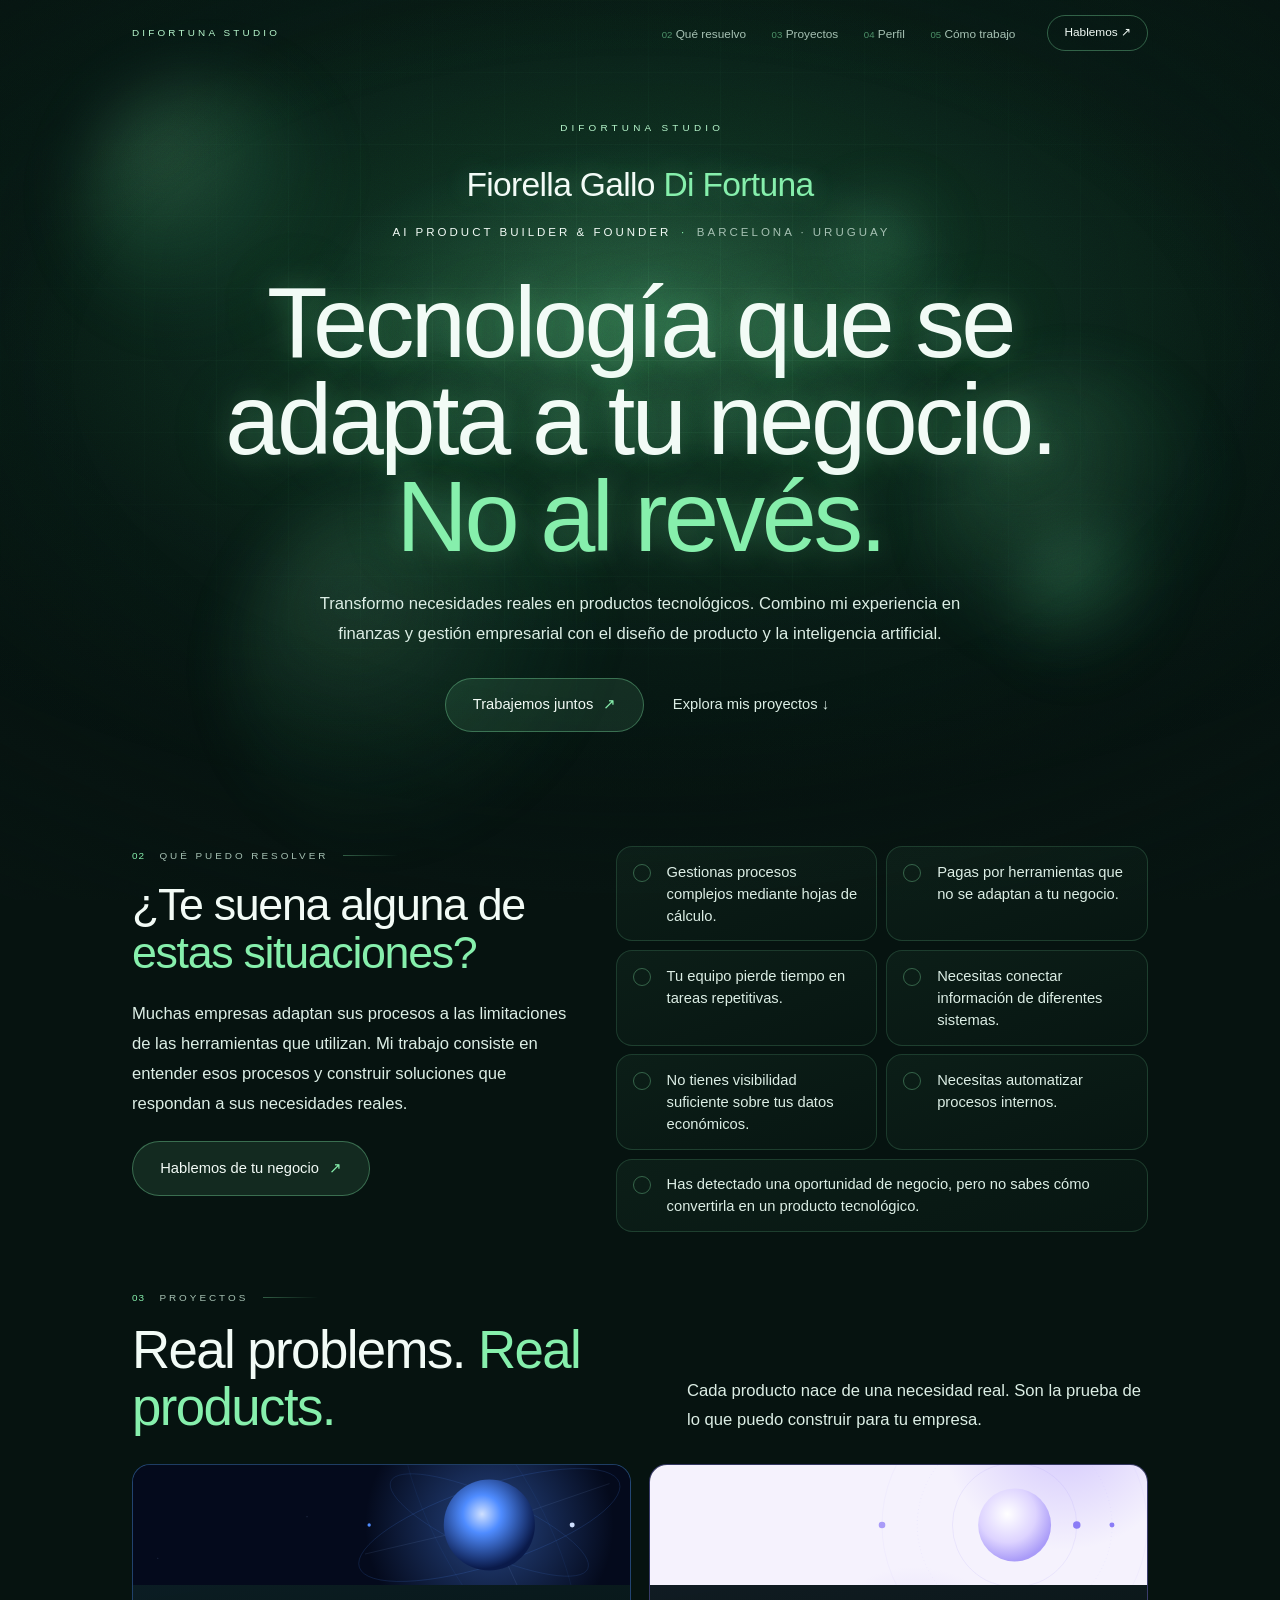
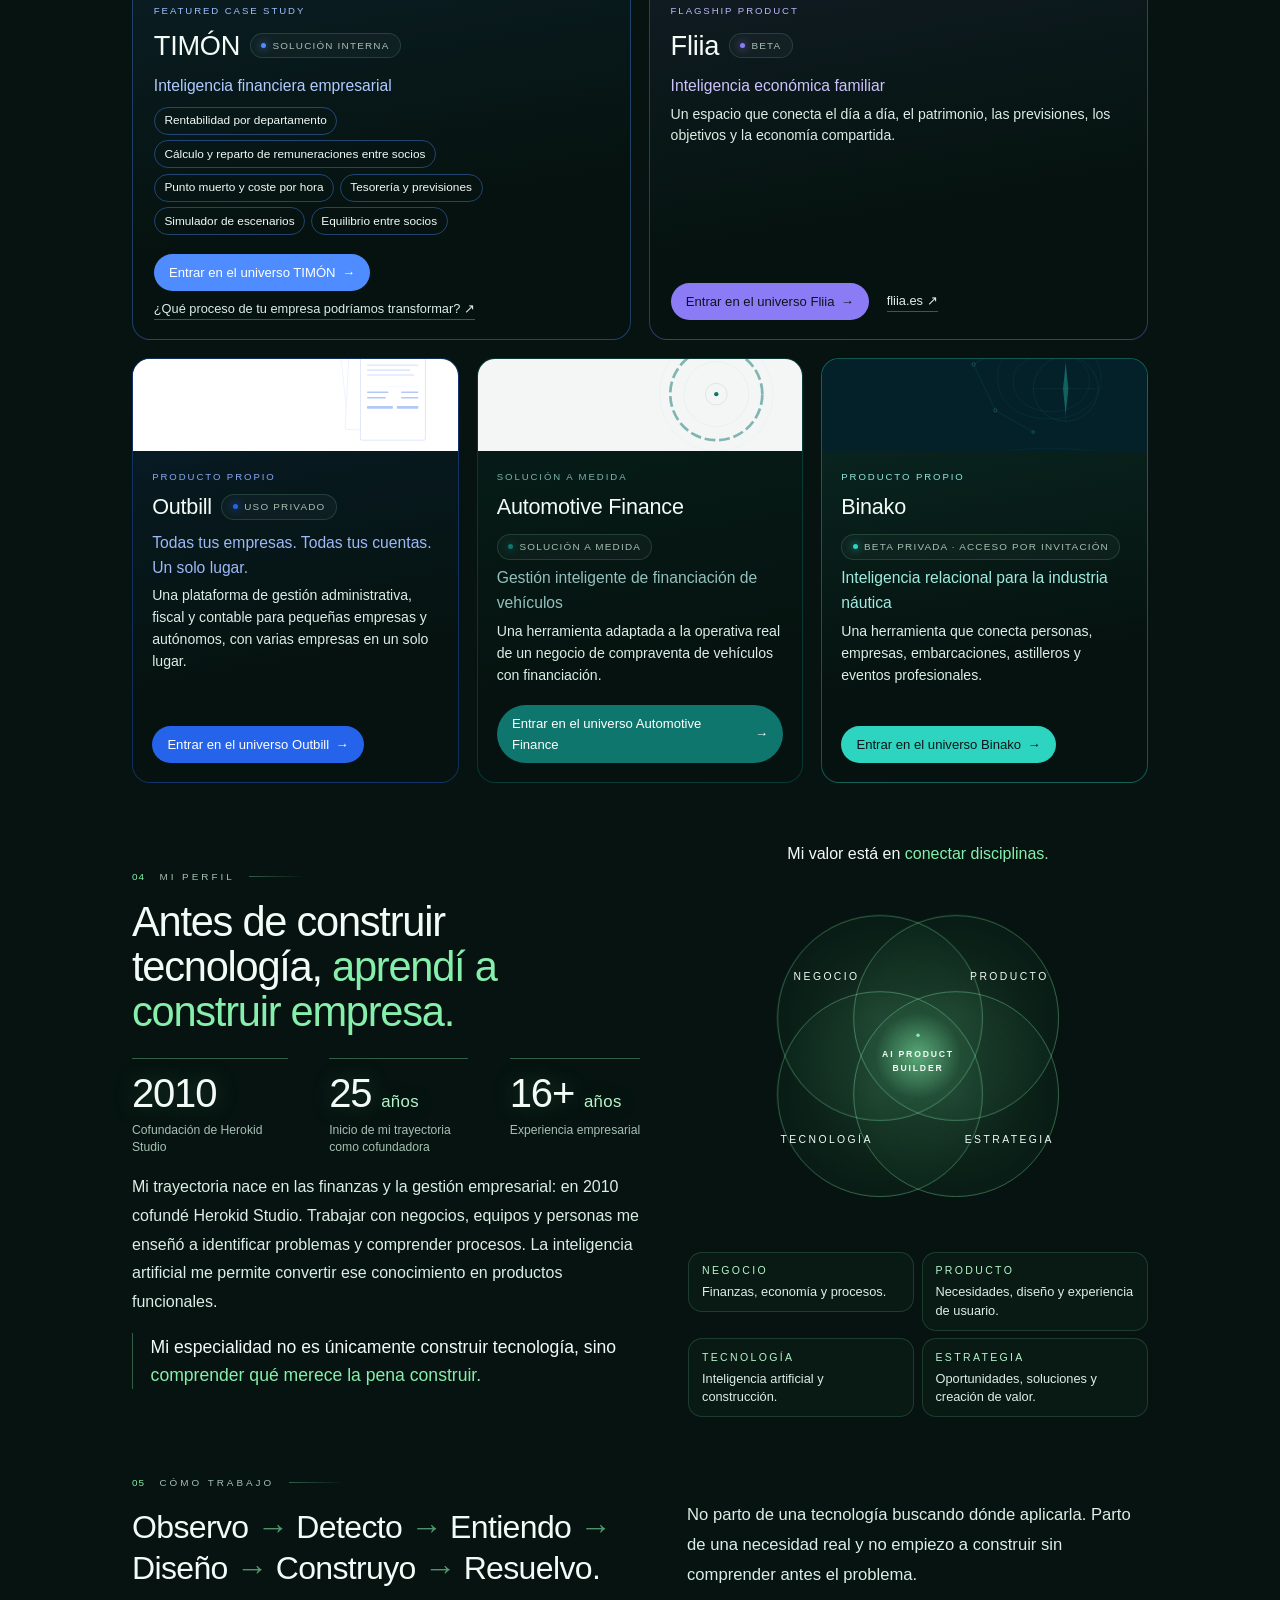
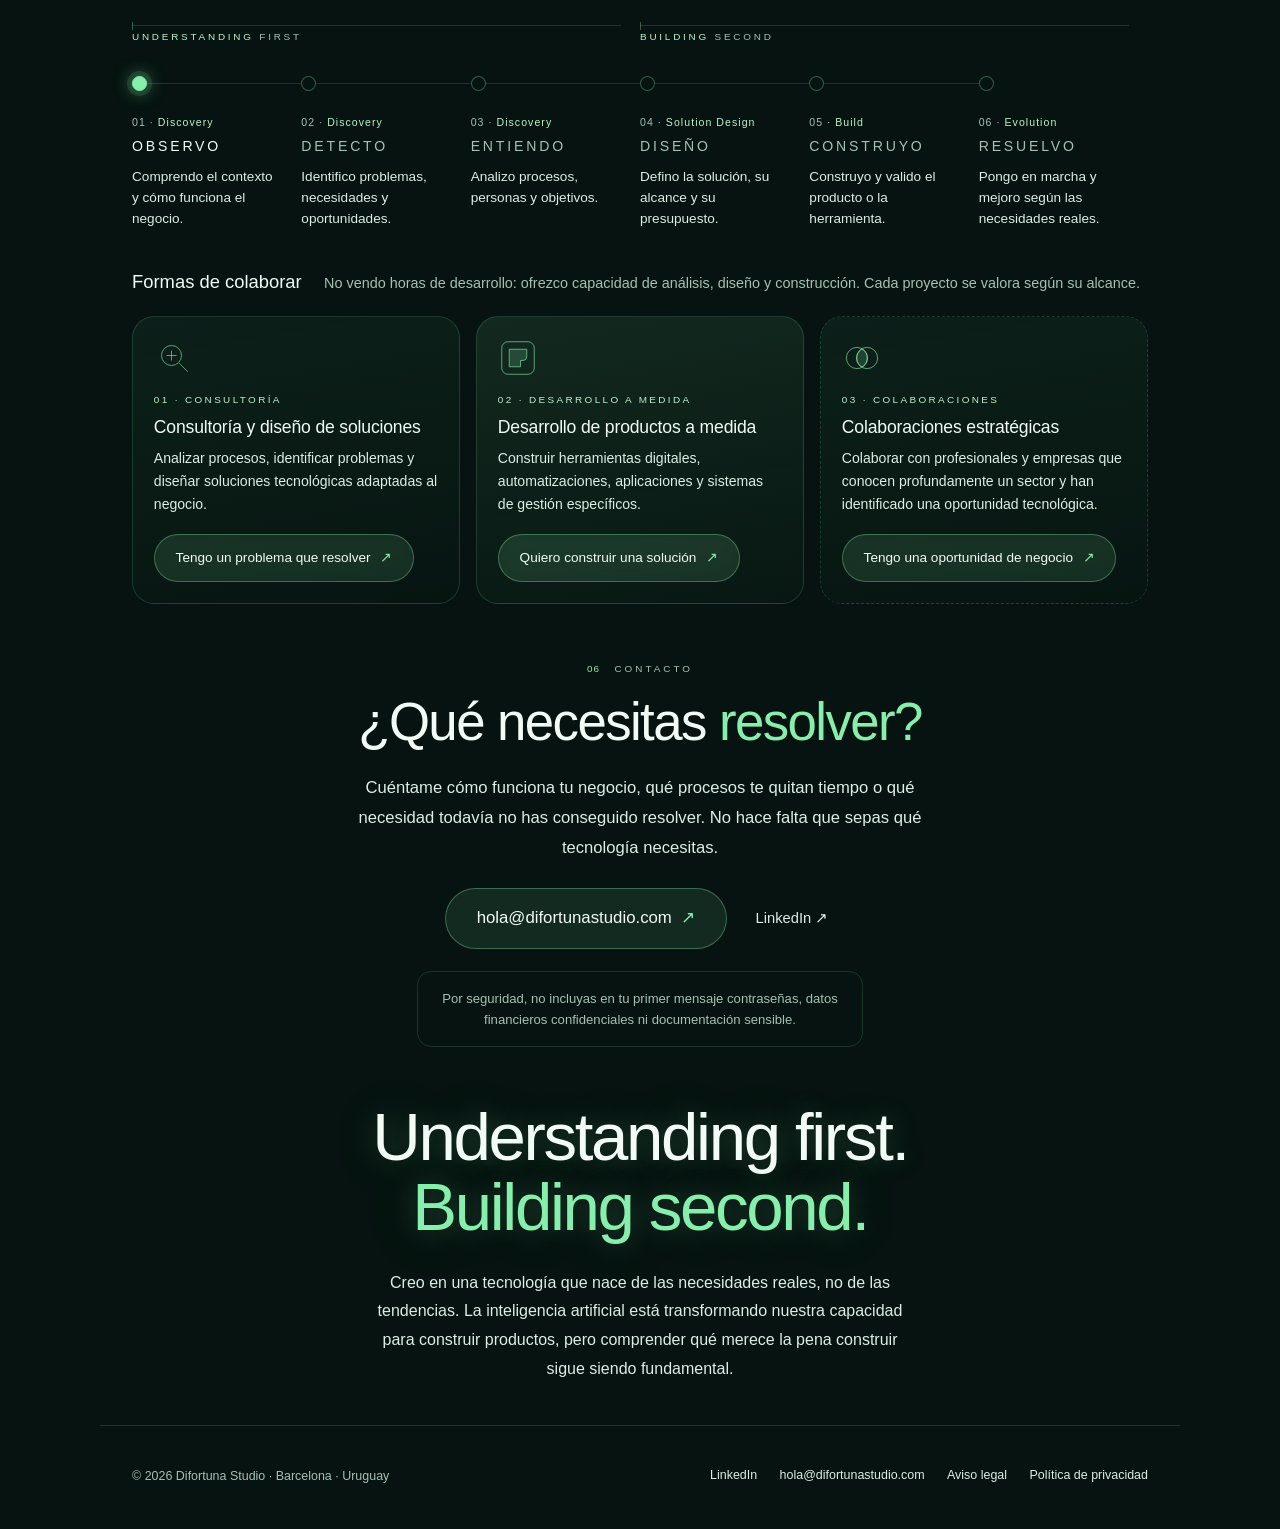
==== commit 9b1cb6a3: "Binako en beta privada con acceso por invitación; descripción para compartir con la nueva propuesta " ====
--- a/index.html
+++ b/index.html
@@ -17,7 +17,7 @@
     <meta property="og:site_name" content="Difortuna Studio" />
     <meta property="og:url" content="https://difortunastudio.com/" />
     <meta property="og:title" content="Difortuna Studio | AI Product Builder & Business Solutions" />
-    <meta property="og:description" content="Real problems. Intelligent solutions. Diseño y construcción de productos tecnológicos y soluciones empresariales a medida." />
+    <meta property="og:description" content="Tecnología que se adapta a tu negocio. No al revés. Diseño y construcción de productos tecnológicos y soluciones empresariales a medida." />
     <meta property="og:image" content="https://difortunastudio.com/og.png" />
     <meta property="og:image:width" content="1200" />
     <meta property="og:image:height" content="630" />
@@ -26,7 +26,7 @@
 
     <meta name="twitter:card" content="summary_large_image" />
     <meta name="twitter:title" content="Difortuna Studio | AI Product Builder & Business Solutions" />
-    <meta name="twitter:description" content="Real problems. Intelligent solutions. Diseño y construcción de productos tecnológicos y soluciones empresariales a medida." />
+    <meta name="twitter:description" content="Tecnología que se adapta a tu negocio. No al revés. Diseño y construcción de productos tecnológicos y soluciones empresariales a medida." />
     <meta name="twitter:image" content="https://difortunastudio.com/og.png" />
 
     <script type="application/ld+json">
@@ -1673,7 +1673,7 @@
                 <p class="sec-intro reveal">Cada producto nace de una necesidad real. Son la prueba de lo que puedo construir para tu empresa.</p>
             </div>
             <!-- Las tarjetas las escribe generar.mjs a partir de proyectos.js. No editar a mano. -->
-            <div class="mosaico" id="proyectos-grid"><!-- generado:caso --><article class="mini reveal grande" data-proyecto="timon" style="--d:0s;--acento:#4f8cff;--fondo-p:#040a1c"><div class="mini-visual" aria-hidden="true"><svg viewBox="0 0 1200 800" preserveAspectRatio="xMidYMid slice"><defs><radialGradient id="tm-s" cx="42%" cy="38%" r="60%"><stop offset="0" stop-color="#cfe0ff"/><stop offset=".35" stop-color="#4f8cff"/><stop offset="1" stop-color="#0a1a4a"/></radialGradient><radialGradient id="tm-h" cx="50%" cy="50%" r="50%"><stop offset="0" stop-color="#4f8cff" stop-opacity=".45"/><stop offset="1" stop-color="#4f8cff" stop-opacity="0"/></radialGradient></defs><g fill="#9cc0ff" opacity=".5"><circle cx="120" cy="90" r="1.2"/><circle cx="300" cy="640" r="1"/><circle cx="520" cy="140" r="1.4"/><circle cx="1100" cy="700" r="1.1"/><circle cx="700" cy="720" r="1"/><circle cx="1150" cy="120" r="1.3"/><circle cx="60" cy="480" r="1"/><circle cx="420" cy="380" r="1"/></g><circle cx="860" cy="400" r="300" fill="url(#tm-h)" class="respira"/><g fill="none" stroke="#4f8cff"><ellipse cx="860" cy="400" rx="330" ry="95" stroke-opacity=".35" transform="rotate(-18 860 400)"/><ellipse cx="860" cy="400" rx="260" ry="70" stroke-opacity=".28" transform="rotate(24 860 400)"/><ellipse cx="860" cy="400" rx="380" ry="130" stroke-opacity=".16" transform="rotate(62 860 400)"/></g><g stroke="#8fb6ff" stroke-opacity=".25"><line x1="860" y1="400" x2="560" y2="470"/><line x1="860" y1="400" x2="1150" y2="300"/><line x1="860" y1="400" x2="980" y2="660"/></g><circle cx="860" cy="400" r="110" fill="url(#tm-s)"/><g class="giro" style="--t:30s"><circle cx="860" cy="400" r="200" fill="none"/><circle cx="1060" cy="400" r="6" fill="#cfe0ff"/></g><g class="giro inverso" style="--t:55s"><circle cx="860" cy="400" r="290" fill="none"/><circle cx="860" cy="110" r="5" fill="#8fb6ff"/><circle cx="570" cy="400" r="4" fill="#4f8cff"/></g></svg></div><div class="mini-cuerpo"><span class="mini-rol" lang="en">Featured Case Study</span><div class="mini-top"><h3>TIMÓN</h3><span class="estado">Solución interna</span></div><p class="mini-claim">Inteligencia financiera empresarial</p><ul class="mini-tags"><li>Rentabilidad por departamento</li><li>Cálculo y reparto de remuneraciones entre socios</li><li>Punto muerto y coste por hora</li><li>Tesorería y previsiones</li><li>Simulador de escenarios</li><li>Equilibrio entre socios</li></ul><div class="mini-acciones"><a class="mini-entrar" href="proyectos/timon.html" data-entrar="timon">Entrar en el universo TIMÓN <span aria-hidden="true">→</span></a><a class="enlace-externo" href="#contacto" data-evento="cta-caso-timon">¿Qué proceso de tu empresa podríamos transformar? ↗</a></div></div></article><!-- /generado:caso --><!-- generado:tarjetas --><article class="mini reveal grande claro" data-proyecto="fliia" style="--d:0.07s;--acento:#8b7cf6;--fondo-p:#f5f2fd"><div class="mini-visual" aria-hidden="true"><svg viewBox="0 0 1200 800" preserveAspectRatio="xMidYMid slice"><defs><radialGradient id="fl-a" cx="50%" cy="50%" r="50%"><stop offset="0" stop-color="#c4b5fd" stop-opacity=".75"/><stop offset="1" stop-color="#c4b5fd" stop-opacity="0"/></radialGradient><radialGradient id="fl-b" cx="40%" cy="35%" r="65%"><stop offset="0" stop-color="#ffffff"/><stop offset=".6" stop-color="#ddd3ff"/><stop offset="1" stop-color="#a99bf8"/></radialGradient></defs><circle cx="1000" cy="160" r="300" fill="url(#fl-a)" class="respira"/><circle cx="640" cy="760" r="260" fill="url(#fl-a)" opacity=".7" class="respira" style="animation-delay:-3s"/><g fill="none" stroke="#8b7cf6"><circle cx="880" cy="400" r="150" stroke-opacity=".28"/><circle cx="880" cy="400" r="235" stroke-opacity=".2" stroke-dasharray="2 7"/><circle cx="880" cy="400" r="320" stroke-opacity=".14"/></g><circle cx="880" cy="400" r="88" fill="url(#fl-b)" class="respira"/><g class="giro" style="--t:40s"><circle cx="880" cy="400" r="150" fill="none" stroke="none"/><circle cx="1030" cy="400" r="9" fill="#8b7cf6"/></g><g class="giro inverso" style="--t:70s"><circle cx="880" cy="400" r="235" fill="none" stroke="none"/><circle cx="880" cy="165" r="12" fill="#b9acfb"/><circle cx="1115" cy="400" r="6" fill="#8b7cf6"/></g><g class="giro" style="--t:110s"><circle cx="880" cy="400" r="320" fill="none" stroke="none"/><circle cx="560" cy="400" r="8" fill="#a99bf8"/></g></svg></div><div class="mini-cuerpo"><span class="mini-rol" lang="en">Flagship Product</span><div class="mini-top"><h3>Fliia</h3><span class="estado">Beta</span></div><p class="mini-claim">Inteligencia económica familiar</p><p class="mini-texto">Un espacio que conecta el día a día, el patrimonio, las previsiones, los objetivos y la economía compartida.</p><div class="mini-acciones"><a class="mini-entrar" href="proyectos/fliia.html" data-entrar="fliia">Entrar en el universo Fliia <span aria-hidden="true">→</span></a><a class="enlace-externo" href="https://fliia.es" target="_blank" rel="noopener" data-evento="web-fliia">fliia.es ↗</a></div></div></article><article class="mini reveal claro" data-proyecto="outbill" style="--d:0.14s;--acento:#2563eb;--fondo-p:#ffffff"><div class="mini-visual" aria-hidden="true"><svg viewBox="0 0 1200 800" preserveAspectRatio="xMidYMid slice"><defs><pattern id="ob-g" width="40" height="40" patternUnits="userSpaceOnUse"><path d="M40 0H0V40" fill="none" stroke="#2563eb" stroke-opacity=".07"/></pattern><linearGradient id="ob-f" x1="0" x2="1"><stop offset="0" stop-color="#fff" stop-opacity="1"/><stop offset=".45" stop-color="#fff" stop-opacity="0"/></linearGradient></defs><rect width="1200" height="800" fill="url(#ob-g)"/><rect width="1200" height="800" fill="url(#ob-f)"/><g transform="translate(760 150) rotate(-6)"><rect width="240" height="320" rx="6" fill="#fff" stroke="#2563eb" stroke-opacity=".25"/></g><g transform="translate(800 170) rotate(3)"><rect width="240" height="320" rx="6" fill="#fff" stroke="#2563eb" stroke-opacity=".3"/></g><g transform="translate(840 190)"><rect width="240" height="340" rx="6" fill="#fff" stroke="#2563eb" stroke-opacity=".55"/><g fill="#2563eb" fill-opacity=".14"><rect x="24" y="30" width="120" height="10" rx="3"/><rect x="24" y="60" width="190" height="6" rx="3"/><rect x="24" y="78" width="160" height="6" rx="3"/><rect x="24" y="96" width="175" height="6" rx="3"/><rect x="24" y="140" width="190" height="1"/></g><g fill="#2563eb" fill-opacity=".35"><rect x="24" y="160" width="80" height="6" rx="3"/><rect x="150" y="160" width="64" height="6" rx="3"/><rect x="24" y="180" width="70" height="6" rx="3"/><rect x="150" y="180" width="64" height="6" rx="3"/><rect x="24" y="214" width="96" height="10" rx="3"/><rect x="134" y="214" width="80" height="10" rx="3"/></g><rect class="barrido" x="0" y="0" width="240" height="40" fill="#2563eb" fill-opacity=".12"/></g><g stroke="#2563eb" stroke-opacity=".5" fill="none"><path d="M560 620h180l40-40h160"/><circle cx="560" cy="620" r="4" fill="#2563eb"/><circle cx="940" cy="580" r="4" fill="#2563eb"/></g></svg></div><div class="mini-cuerpo"><span class="mini-rol">Producto propio</span><div class="mini-top"><h3>Outbill</h3><span class="estado">Uso privado</span></div><p class="mini-claim">Todas tus empresas. Todas tus cuentas. Un solo lugar.</p><p class="mini-texto">Una plataforma de gestión administrativa, fiscal y contable para pequeñas empresas y autónomos, con varias empresas en un solo lugar.</p><div class="mini-acciones"><a class="mini-entrar" href="proyectos/outbill.html" data-entrar="outbill">Entrar en el universo Outbill <span aria-hidden="true">→</span></a></div></div></article><article class="mini reveal claro" data-proyecto="automotive" style="--d:0.21000000000000002s;--acento:#0f766e;--fondo-p:#f4f6f6"><div class="mini-visual" aria-hidden="true"><svg viewBox="0 0 1200 800" preserveAspectRatio="xMidYMid slice"><g fill="none" stroke="#0f766e"><circle cx="880" cy="360" r="210" stroke-opacity=".14"/><g class="giro" style="--t:90s"><circle cx="880" cy="360" r="170" stroke-opacity=".5" stroke-width="10" stroke-dasharray="40 14"/></g><circle cx="880" cy="360" r="120" stroke-opacity=".2"/><circle cx="880" cy="360" r="40" stroke-opacity=".45"/></g><circle cx="880" cy="360" r="8" fill="#0f766e"/><line x1="480" y1="660" x2="1200" y2="660" stroke="#0f766e" stroke-opacity=".35"/><g fill="#0f766e"><circle cx="540" cy="660" r="6"/><circle cx="620" cy="660" r="6"/><circle cx="700" cy="660" r="6"/><circle cx="780" cy="660" r="6"/></g><g fill="#f3f5f5" stroke="#0f766e"><circle cx="860" cy="660" r="6"/><circle cx="940" cy="660" r="6"/><circle cx="1020" cy="660" r="6"/><circle cx="1100" cy="660" r="6"/></g><circle cx="860" cy="660" r="13" fill="none" stroke="#0f766e" class="respira"/></svg></div><div class="mini-cuerpo"><span class="mini-rol">Solución a medida</span><div class="mini-top"><h3>Automotive Finance</h3><span class="estado">Solución a medida</span></div><p class="mini-claim">Gestión inteligente de financiación de vehículos</p><p class="mini-texto">Una herramienta adaptada a la operativa real de un negocio de compraventa de vehículos con financiación.</p><div class="mini-acciones"><a class="mini-entrar" href="proyectos/automotive.html" data-entrar="automotive">Entrar en el universo Automotive Finance <span aria-hidden="true">→</span></a></div></div></article><article class="mini reveal" data-proyecto="nautico" style="--d:0.28s;--acento:#2dd4bf;--fondo-p:#04212a"><div class="mini-visual" aria-hidden="true"><svg viewBox="0 0 1200 800" preserveAspectRatio="xMidYMid slice"><g fill="none" stroke="#2dd4bf" class="ola"><path d="M-50 600C150 560 300 650 520 600S900 540 1250 610" stroke-opacity=".18"/><path d="M-50 640C170 600 320 690 540 640S920 580 1250 650" stroke-opacity=".13"/><path d="M-50 680C190 640 340 730 560 680S940 620 1250 690" stroke-opacity=".09"/></g><g fill="none" stroke="#2dd4bf" stroke-opacity=".22"><path d="M760 180c90-40 220-20 260 70s-30 190-150 200-210-40-220-130 30-110 110-140z"/><path d="M790 220c70-25 160-10 190 55s-25 140-110 148-155-30-162-95 22-82 82-108z"/></g><g transform="translate(900 340)"><g class="giro" style="--t:120s"><circle r="120" fill="none" stroke="#2dd4bf" stroke-opacity=".3"/><path d="M0-120V120M-120 0H120" stroke="#2dd4bf" stroke-opacity=".25"/><path d="M0-95L10 0 0 95-10 0z" fill="#2dd4bf" fill-opacity=".35"/></g><text y="-132" text-anchor="middle" fill="#5eead4" font-family="ui-serif, Georgia, serif" font-size="16">N</text></g><g stroke="#2dd4bf" stroke-opacity=".35"><line x1="560" y1="250" x2="700" y2="160"/><line x1="560" y1="250" x2="640" y2="420"/><line x1="640" y1="420" x2="780" y2="500"/></g><g fill="#04212a" stroke="#2dd4bf"><circle cx="560" cy="250" r="6"/><circle cx="700" cy="160" r="5"/><circle cx="640" cy="420" r="6"/><circle cx="780" cy="500" r="5"/></g></svg></div><div class="mini-cuerpo"><span class="mini-rol">Validación sectorial</span><div class="mini-top"><h3>Binako</h3><span class="estado">Desarrollo y validación sectorial</span></div><p class="mini-claim">Inteligencia relacional para la industria náutica</p><p class="mini-texto">Una herramienta que conecta personas, empresas, embarcaciones, astilleros y eventos profesionales.</p><div class="mini-acciones"><a class="mini-entrar" href="proyectos/nautico.html" data-entrar="nautico">Entrar en el universo Binako <span aria-hidden="true">→</span></a></div></div></article><!-- /generado:tarjetas --></div>
+            <div class="mosaico" id="proyectos-grid"><!-- generado:caso --><article class="mini reveal grande" data-proyecto="timon" style="--d:0s;--acento:#4f8cff;--fondo-p:#040a1c"><div class="mini-visual" aria-hidden="true"><svg viewBox="0 0 1200 800" preserveAspectRatio="xMidYMid slice"><defs><radialGradient id="tm-s" cx="42%" cy="38%" r="60%"><stop offset="0" stop-color="#cfe0ff"/><stop offset=".35" stop-color="#4f8cff"/><stop offset="1" stop-color="#0a1a4a"/></radialGradient><radialGradient id="tm-h" cx="50%" cy="50%" r="50%"><stop offset="0" stop-color="#4f8cff" stop-opacity=".45"/><stop offset="1" stop-color="#4f8cff" stop-opacity="0"/></radialGradient></defs><g fill="#9cc0ff" opacity=".5"><circle cx="120" cy="90" r="1.2"/><circle cx="300" cy="640" r="1"/><circle cx="520" cy="140" r="1.4"/><circle cx="1100" cy="700" r="1.1"/><circle cx="700" cy="720" r="1"/><circle cx="1150" cy="120" r="1.3"/><circle cx="60" cy="480" r="1"/><circle cx="420" cy="380" r="1"/></g><circle cx="860" cy="400" r="300" fill="url(#tm-h)" class="respira"/><g fill="none" stroke="#4f8cff"><ellipse cx="860" cy="400" rx="330" ry="95" stroke-opacity=".35" transform="rotate(-18 860 400)"/><ellipse cx="860" cy="400" rx="260" ry="70" stroke-opacity=".28" transform="rotate(24 860 400)"/><ellipse cx="860" cy="400" rx="380" ry="130" stroke-opacity=".16" transform="rotate(62 860 400)"/></g><g stroke="#8fb6ff" stroke-opacity=".25"><line x1="860" y1="400" x2="560" y2="470"/><line x1="860" y1="400" x2="1150" y2="300"/><line x1="860" y1="400" x2="980" y2="660"/></g><circle cx="860" cy="400" r="110" fill="url(#tm-s)"/><g class="giro" style="--t:30s"><circle cx="860" cy="400" r="200" fill="none"/><circle cx="1060" cy="400" r="6" fill="#cfe0ff"/></g><g class="giro inverso" style="--t:55s"><circle cx="860" cy="400" r="290" fill="none"/><circle cx="860" cy="110" r="5" fill="#8fb6ff"/><circle cx="570" cy="400" r="4" fill="#4f8cff"/></g></svg></div><div class="mini-cuerpo"><span class="mini-rol" lang="en">Featured Case Study</span><div class="mini-top"><h3>TIMÓN</h3><span class="estado">Solución interna</span></div><p class="mini-claim">Inteligencia financiera empresarial</p><ul class="mini-tags"><li>Rentabilidad por departamento</li><li>Cálculo y reparto de remuneraciones entre socios</li><li>Punto muerto y coste por hora</li><li>Tesorería y previsiones</li><li>Simulador de escenarios</li><li>Equilibrio entre socios</li></ul><div class="mini-acciones"><a class="mini-entrar" href="proyectos/timon.html" data-entrar="timon">Entrar en el universo TIMÓN <span aria-hidden="true">→</span></a><a class="enlace-externo" href="#contacto" data-evento="cta-caso-timon">¿Qué proceso de tu empresa podríamos transformar? ↗</a></div></div></article><!-- /generado:caso --><!-- generado:tarjetas --><article class="mini reveal grande claro" data-proyecto="fliia" style="--d:0.07s;--acento:#8b7cf6;--fondo-p:#f5f2fd"><div class="mini-visual" aria-hidden="true"><svg viewBox="0 0 1200 800" preserveAspectRatio="xMidYMid slice"><defs><radialGradient id="fl-a" cx="50%" cy="50%" r="50%"><stop offset="0" stop-color="#c4b5fd" stop-opacity=".75"/><stop offset="1" stop-color="#c4b5fd" stop-opacity="0"/></radialGradient><radialGradient id="fl-b" cx="40%" cy="35%" r="65%"><stop offset="0" stop-color="#ffffff"/><stop offset=".6" stop-color="#ddd3ff"/><stop offset="1" stop-color="#a99bf8"/></radialGradient></defs><circle cx="1000" cy="160" r="300" fill="url(#fl-a)" class="respira"/><circle cx="640" cy="760" r="260" fill="url(#fl-a)" opacity=".7" class="respira" style="animation-delay:-3s"/><g fill="none" stroke="#8b7cf6"><circle cx="880" cy="400" r="150" stroke-opacity=".28"/><circle cx="880" cy="400" r="235" stroke-opacity=".2" stroke-dasharray="2 7"/><circle cx="880" cy="400" r="320" stroke-opacity=".14"/></g><circle cx="880" cy="400" r="88" fill="url(#fl-b)" class="respira"/><g class="giro" style="--t:40s"><circle cx="880" cy="400" r="150" fill="none" stroke="none"/><circle cx="1030" cy="400" r="9" fill="#8b7cf6"/></g><g class="giro inverso" style="--t:70s"><circle cx="880" cy="400" r="235" fill="none" stroke="none"/><circle cx="880" cy="165" r="12" fill="#b9acfb"/><circle cx="1115" cy="400" r="6" fill="#8b7cf6"/></g><g class="giro" style="--t:110s"><circle cx="880" cy="400" r="320" fill="none" stroke="none"/><circle cx="560" cy="400" r="8" fill="#a99bf8"/></g></svg></div><div class="mini-cuerpo"><span class="mini-rol" lang="en">Flagship Product</span><div class="mini-top"><h3>Fliia</h3><span class="estado">Beta</span></div><p class="mini-claim">Inteligencia económica familiar</p><p class="mini-texto">Un espacio que conecta el día a día, el patrimonio, las previsiones, los objetivos y la economía compartida.</p><div class="mini-acciones"><a class="mini-entrar" href="proyectos/fliia.html" data-entrar="fliia">Entrar en el universo Fliia <span aria-hidden="true">→</span></a><a class="enlace-externo" href="https://fliia.es" target="_blank" rel="noopener" data-evento="web-fliia">fliia.es ↗</a></div></div></article><article class="mini reveal claro" data-proyecto="outbill" style="--d:0.14s;--acento:#2563eb;--fondo-p:#ffffff"><div class="mini-visual" aria-hidden="true"><svg viewBox="0 0 1200 800" preserveAspectRatio="xMidYMid slice"><defs><pattern id="ob-g" width="40" height="40" patternUnits="userSpaceOnUse"><path d="M40 0H0V40" fill="none" stroke="#2563eb" stroke-opacity=".07"/></pattern><linearGradient id="ob-f" x1="0" x2="1"><stop offset="0" stop-color="#fff" stop-opacity="1"/><stop offset=".45" stop-color="#fff" stop-opacity="0"/></linearGradient></defs><rect width="1200" height="800" fill="url(#ob-g)"/><rect width="1200" height="800" fill="url(#ob-f)"/><g transform="translate(760 150) rotate(-6)"><rect width="240" height="320" rx="6" fill="#fff" stroke="#2563eb" stroke-opacity=".25"/></g><g transform="translate(800 170) rotate(3)"><rect width="240" height="320" rx="6" fill="#fff" stroke="#2563eb" stroke-opacity=".3"/></g><g transform="translate(840 190)"><rect width="240" height="340" rx="6" fill="#fff" stroke="#2563eb" stroke-opacity=".55"/><g fill="#2563eb" fill-opacity=".14"><rect x="24" y="30" width="120" height="10" rx="3"/><rect x="24" y="60" width="190" height="6" rx="3"/><rect x="24" y="78" width="160" height="6" rx="3"/><rect x="24" y="96" width="175" height="6" rx="3"/><rect x="24" y="140" width="190" height="1"/></g><g fill="#2563eb" fill-opacity=".35"><rect x="24" y="160" width="80" height="6" rx="3"/><rect x="150" y="160" width="64" height="6" rx="3"/><rect x="24" y="180" width="70" height="6" rx="3"/><rect x="150" y="180" width="64" height="6" rx="3"/><rect x="24" y="214" width="96" height="10" rx="3"/><rect x="134" y="214" width="80" height="10" rx="3"/></g><rect class="barrido" x="0" y="0" width="240" height="40" fill="#2563eb" fill-opacity=".12"/></g><g stroke="#2563eb" stroke-opacity=".5" fill="none"><path d="M560 620h180l40-40h160"/><circle cx="560" cy="620" r="4" fill="#2563eb"/><circle cx="940" cy="580" r="4" fill="#2563eb"/></g></svg></div><div class="mini-cuerpo"><span class="mini-rol">Producto propio</span><div class="mini-top"><h3>Outbill</h3><span class="estado">Uso privado</span></div><p class="mini-claim">Todas tus empresas. Todas tus cuentas. Un solo lugar.</p><p class="mini-texto">Una plataforma de gestión administrativa, fiscal y contable para pequeñas empresas y autónomos, con varias empresas en un solo lugar.</p><div class="mini-acciones"><a class="mini-entrar" href="proyectos/outbill.html" data-entrar="outbill">Entrar en el universo Outbill <span aria-hidden="true">→</span></a></div></div></article><article class="mini reveal claro" data-proyecto="automotive" style="--d:0.21000000000000002s;--acento:#0f766e;--fondo-p:#f4f6f6"><div class="mini-visual" aria-hidden="true"><svg viewBox="0 0 1200 800" preserveAspectRatio="xMidYMid slice"><g fill="none" stroke="#0f766e"><circle cx="880" cy="360" r="210" stroke-opacity=".14"/><g class="giro" style="--t:90s"><circle cx="880" cy="360" r="170" stroke-opacity=".5" stroke-width="10" stroke-dasharray="40 14"/></g><circle cx="880" cy="360" r="120" stroke-opacity=".2"/><circle cx="880" cy="360" r="40" stroke-opacity=".45"/></g><circle cx="880" cy="360" r="8" fill="#0f766e"/><line x1="480" y1="660" x2="1200" y2="660" stroke="#0f766e" stroke-opacity=".35"/><g fill="#0f766e"><circle cx="540" cy="660" r="6"/><circle cx="620" cy="660" r="6"/><circle cx="700" cy="660" r="6"/><circle cx="780" cy="660" r="6"/></g><g fill="#f3f5f5" stroke="#0f766e"><circle cx="860" cy="660" r="6"/><circle cx="940" cy="660" r="6"/><circle cx="1020" cy="660" r="6"/><circle cx="1100" cy="660" r="6"/></g><circle cx="860" cy="660" r="13" fill="none" stroke="#0f766e" class="respira"/></svg></div><div class="mini-cuerpo"><span class="mini-rol">Solución a medida</span><div class="mini-top"><h3>Automotive Finance</h3><span class="estado">Solución a medida</span></div><p class="mini-claim">Gestión inteligente de financiación de vehículos</p><p class="mini-texto">Una herramienta adaptada a la operativa real de un negocio de compraventa de vehículos con financiación.</p><div class="mini-acciones"><a class="mini-entrar" href="proyectos/automotive.html" data-entrar="automotive">Entrar en el universo Automotive Finance <span aria-hidden="true">→</span></a></div></div></article><article class="mini reveal" data-proyecto="nautico" style="--d:0.28s;--acento:#2dd4bf;--fondo-p:#04212a"><div class="mini-visual" aria-hidden="true"><svg viewBox="0 0 1200 800" preserveAspectRatio="xMidYMid slice"><g fill="none" stroke="#2dd4bf" class="ola"><path d="M-50 600C150 560 300 650 520 600S900 540 1250 610" stroke-opacity=".18"/><path d="M-50 640C170 600 320 690 540 640S920 580 1250 650" stroke-opacity=".13"/><path d="M-50 680C190 640 340 730 560 680S940 620 1250 690" stroke-opacity=".09"/></g><g fill="none" stroke="#2dd4bf" stroke-opacity=".22"><path d="M760 180c90-40 220-20 260 70s-30 190-150 200-210-40-220-130 30-110 110-140z"/><path d="M790 220c70-25 160-10 190 55s-25 140-110 148-155-30-162-95 22-82 82-108z"/></g><g transform="translate(900 340)"><g class="giro" style="--t:120s"><circle r="120" fill="none" stroke="#2dd4bf" stroke-opacity=".3"/><path d="M0-120V120M-120 0H120" stroke="#2dd4bf" stroke-opacity=".25"/><path d="M0-95L10 0 0 95-10 0z" fill="#2dd4bf" fill-opacity=".35"/></g><text y="-132" text-anchor="middle" fill="#5eead4" font-family="ui-serif, Georgia, serif" font-size="16">N</text></g><g stroke="#2dd4bf" stroke-opacity=".35"><line x1="560" y1="250" x2="700" y2="160"/><line x1="560" y1="250" x2="640" y2="420"/><line x1="640" y1="420" x2="780" y2="500"/></g><g fill="#04212a" stroke="#2dd4bf"><circle cx="560" cy="250" r="6"/><circle cx="700" cy="160" r="5"/><circle cx="640" cy="420" r="6"/><circle cx="780" cy="500" r="5"/></g></svg></div><div class="mini-cuerpo"><span class="mini-rol">Producto propio</span><div class="mini-top"><h3>Binako</h3><span class="estado">Beta privada · Acceso por invitación</span></div><p class="mini-claim">Inteligencia relacional para la industria náutica</p><p class="mini-texto">Una herramienta que conecta personas, empresas, embarcaciones, astilleros y eventos profesionales.</p><div class="mini-acciones"><a class="mini-entrar" href="proyectos/nautico.html" data-entrar="nautico">Entrar en el universo Binako <span aria-hidden="true">→</span></a></div></div></article><!-- /generado:tarjetas --></div>
         </section>
 
         <!-- ===== 04 · PERFIL ===== -->
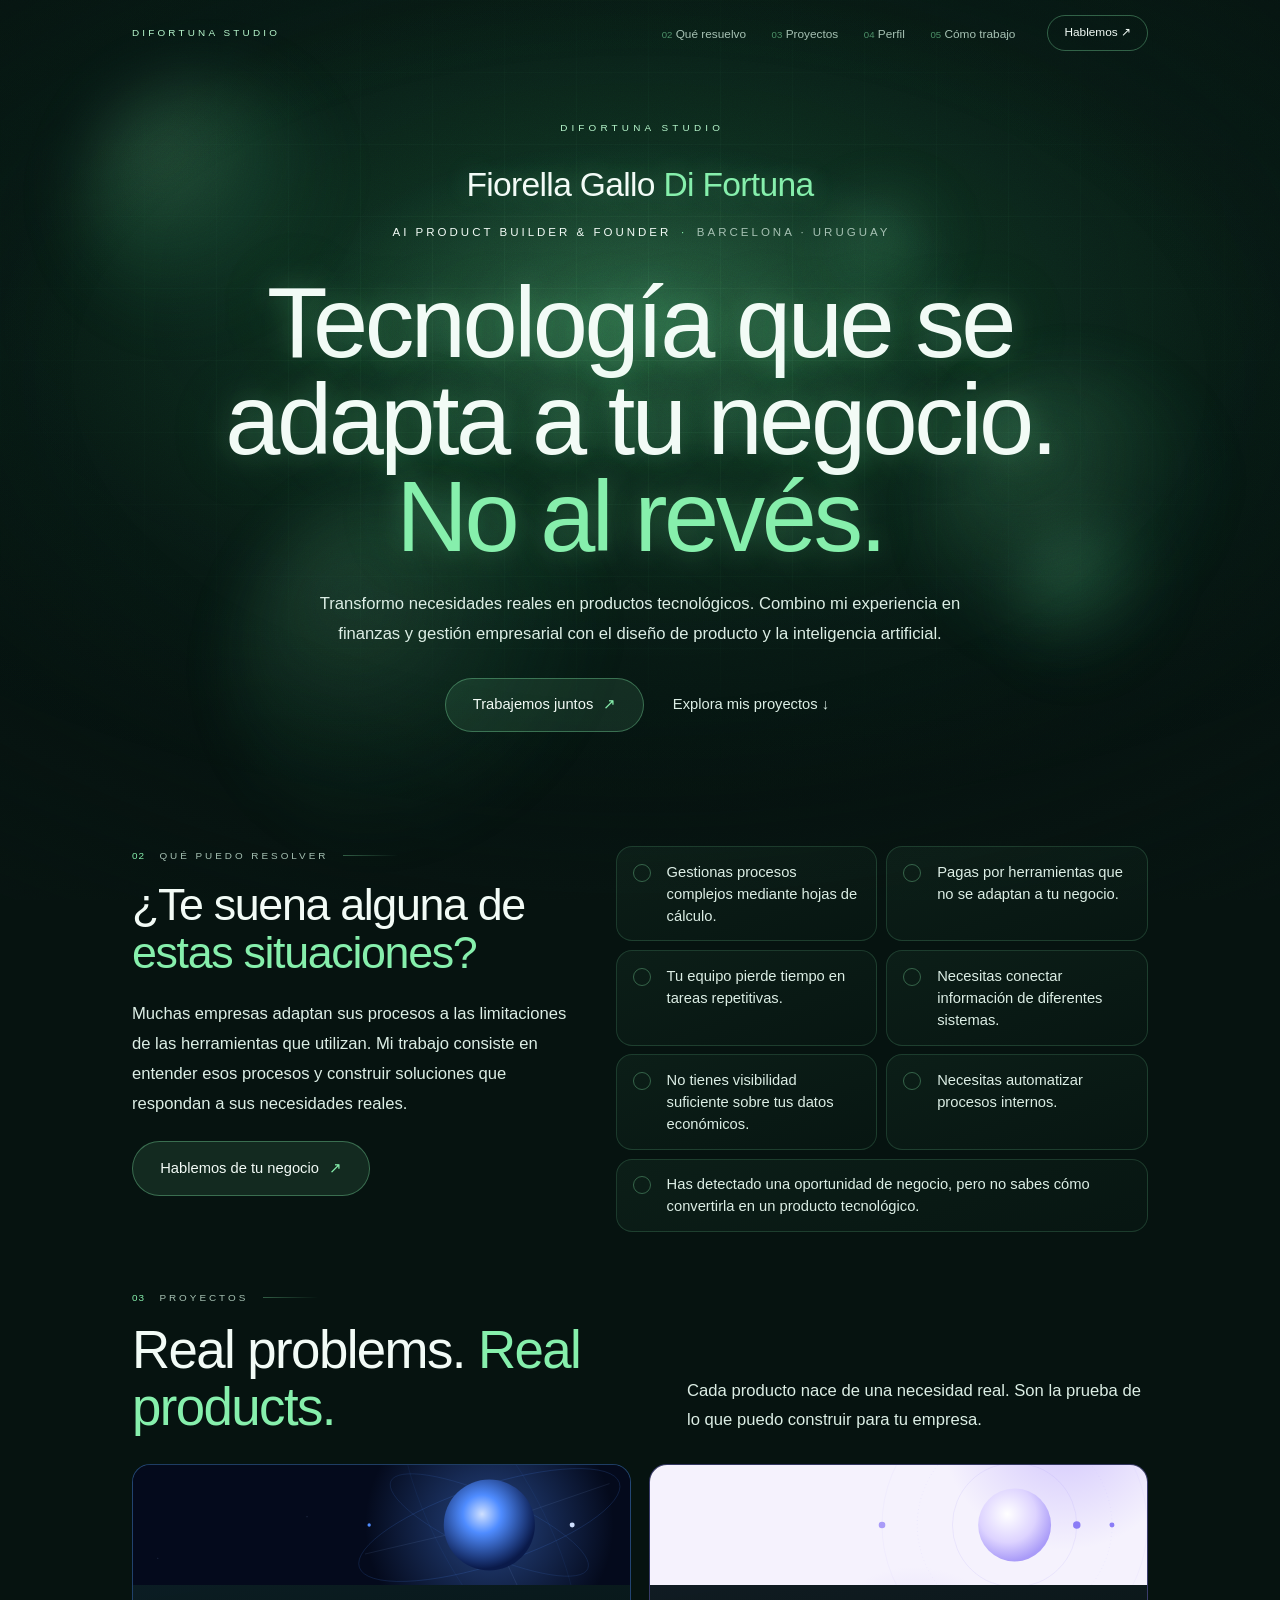
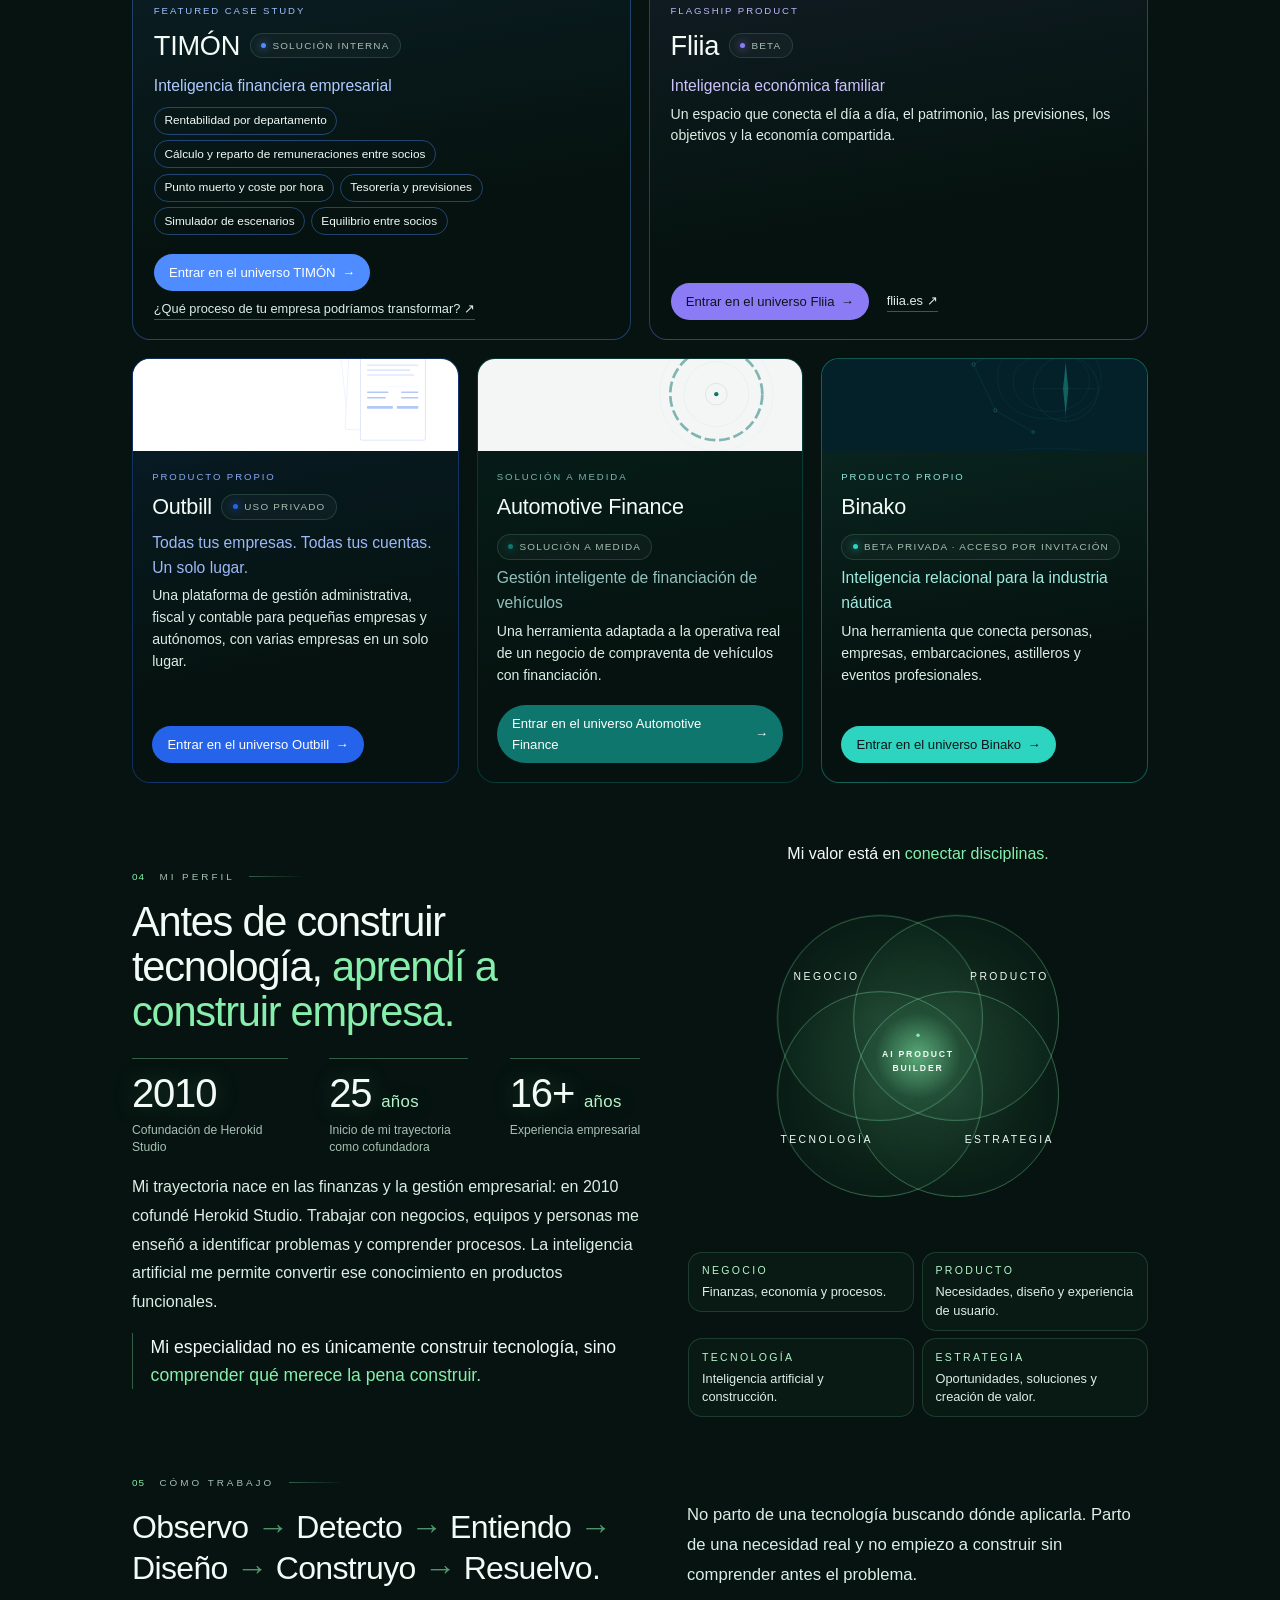
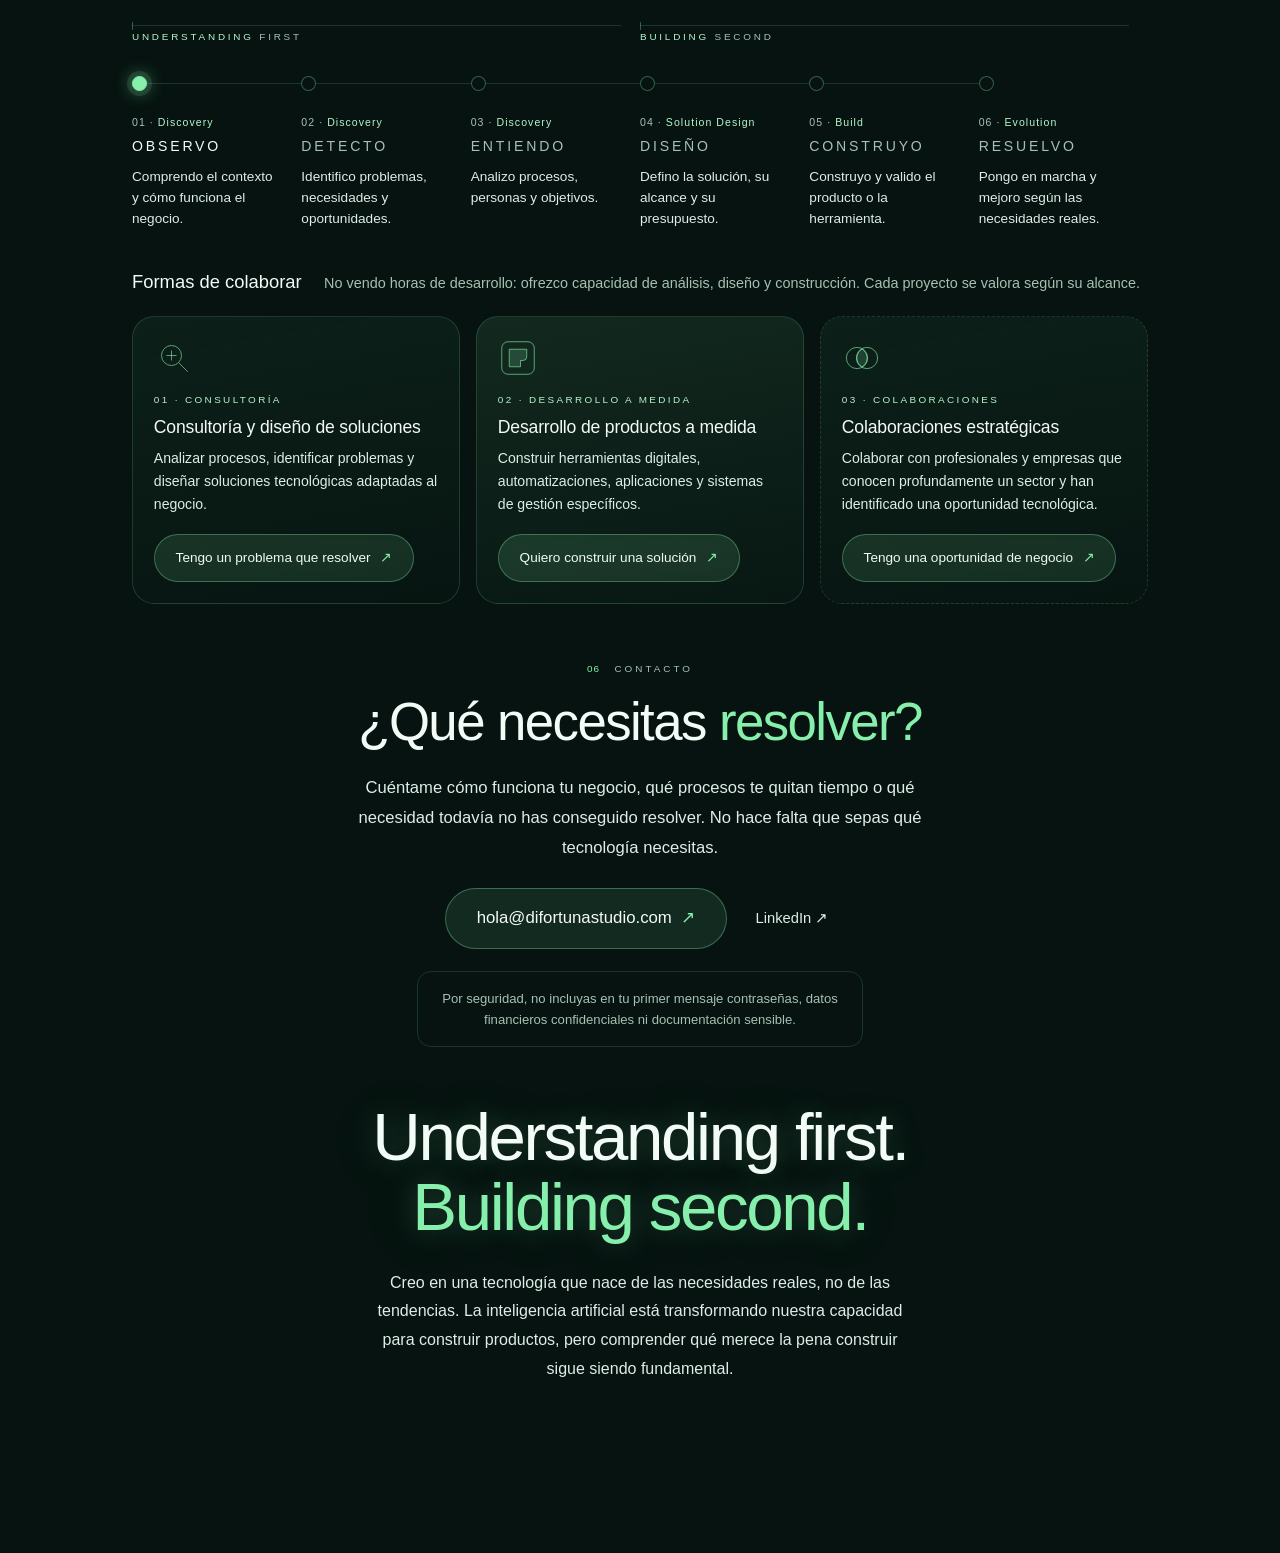
==== commit fc05e6c8: "Publicación definitiva de difortunastudio.com Portada V4, cinco universos con demos ajustadas a los " ====
--- a/index.html
+++ b/index.html
@@ -2154,9 +2154,6 @@
         })();
     </script>
 
-    <!-- Contador de visitas sin cookies (panel: fiorellagallo.goatcounter.com) -->
-    <script data-goatcounter="https://fiorellagallo.goatcounter.com/count"
-            async src="//gc.zgo.at/count.js"></script>
 
 </body>
 </html>
